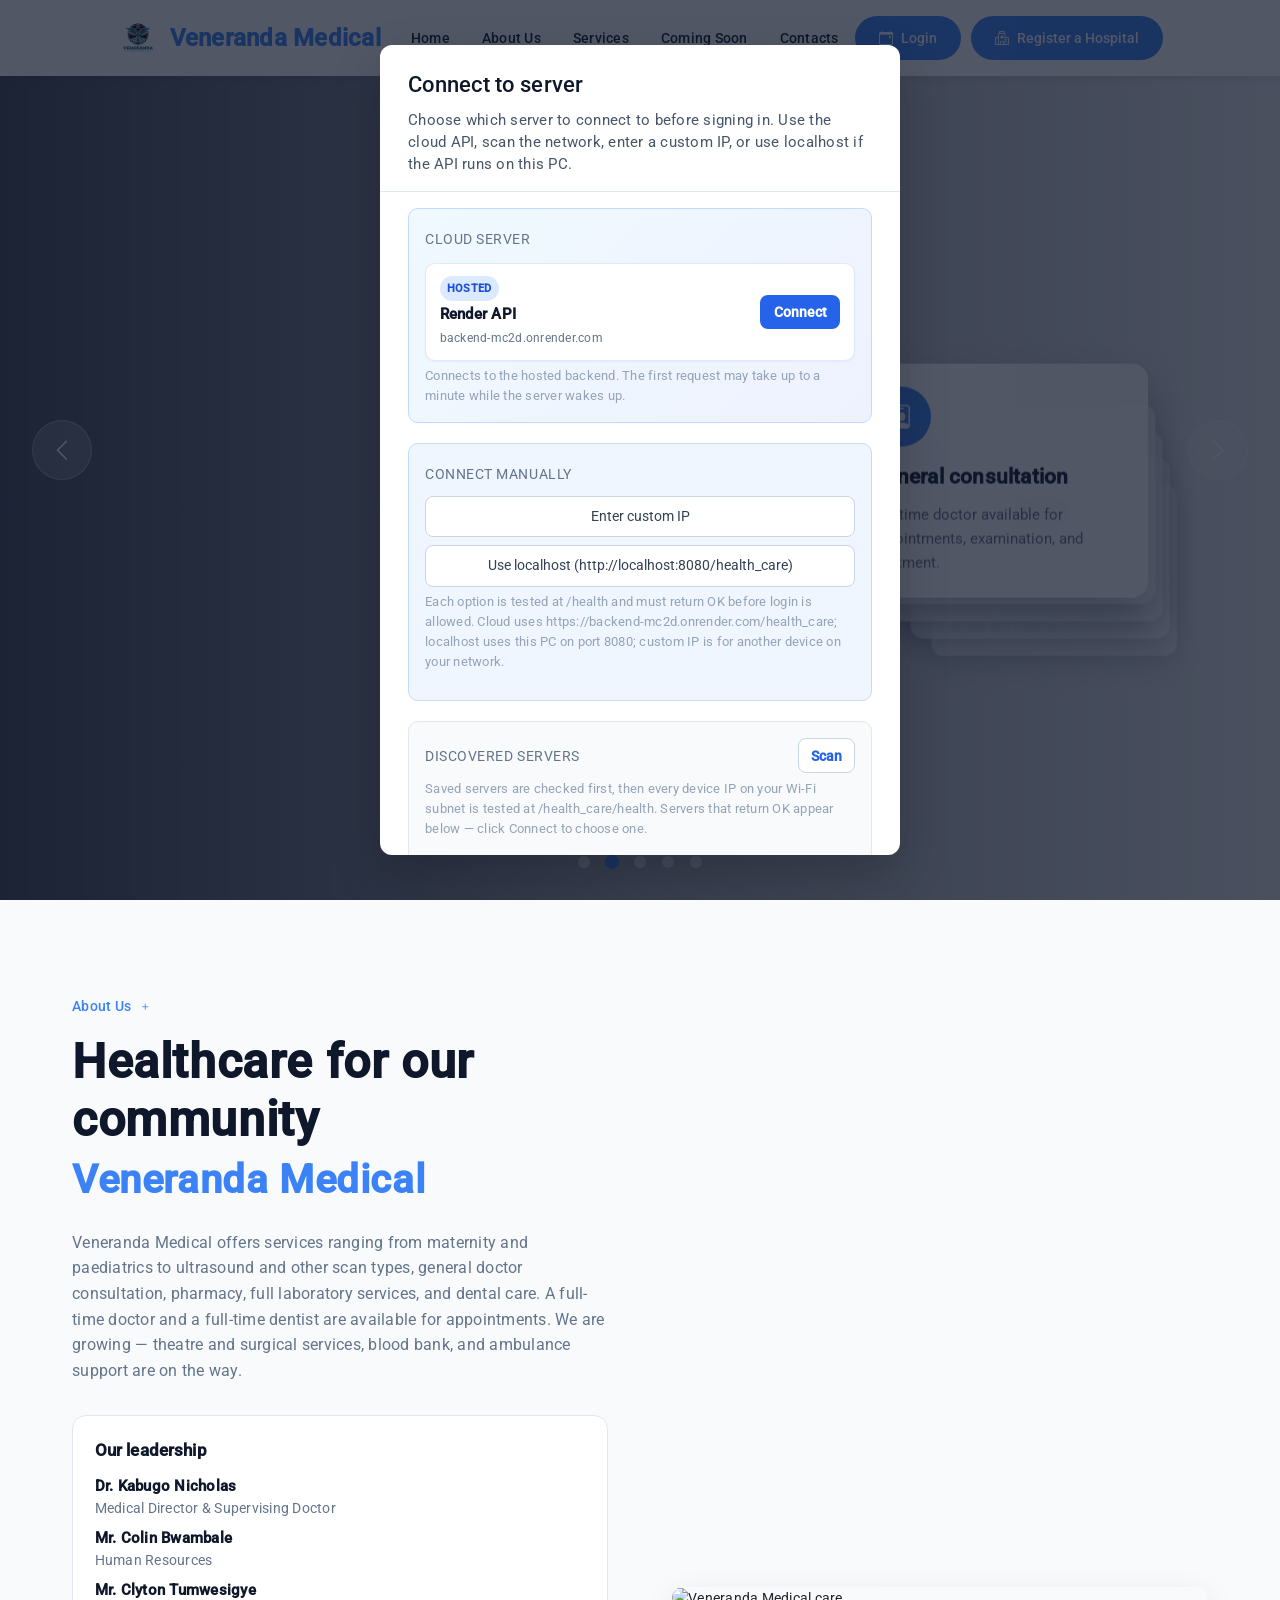
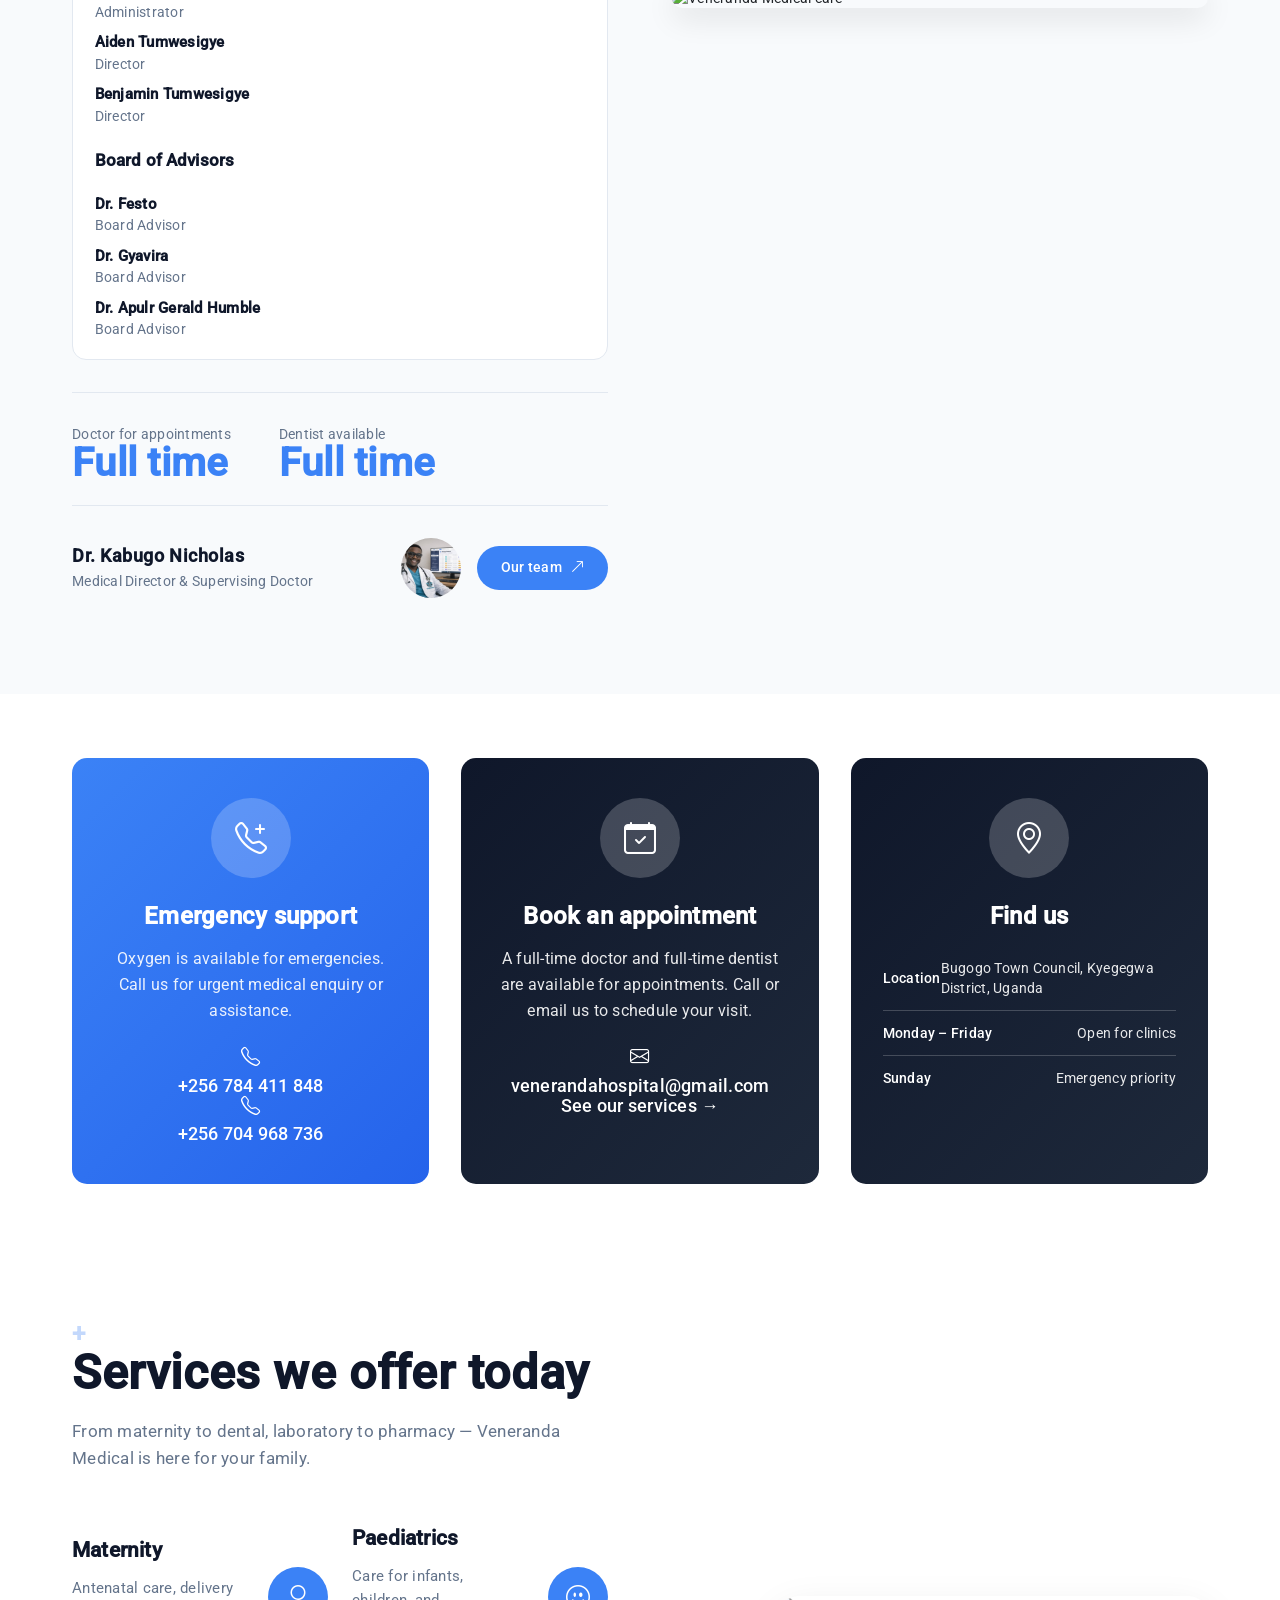
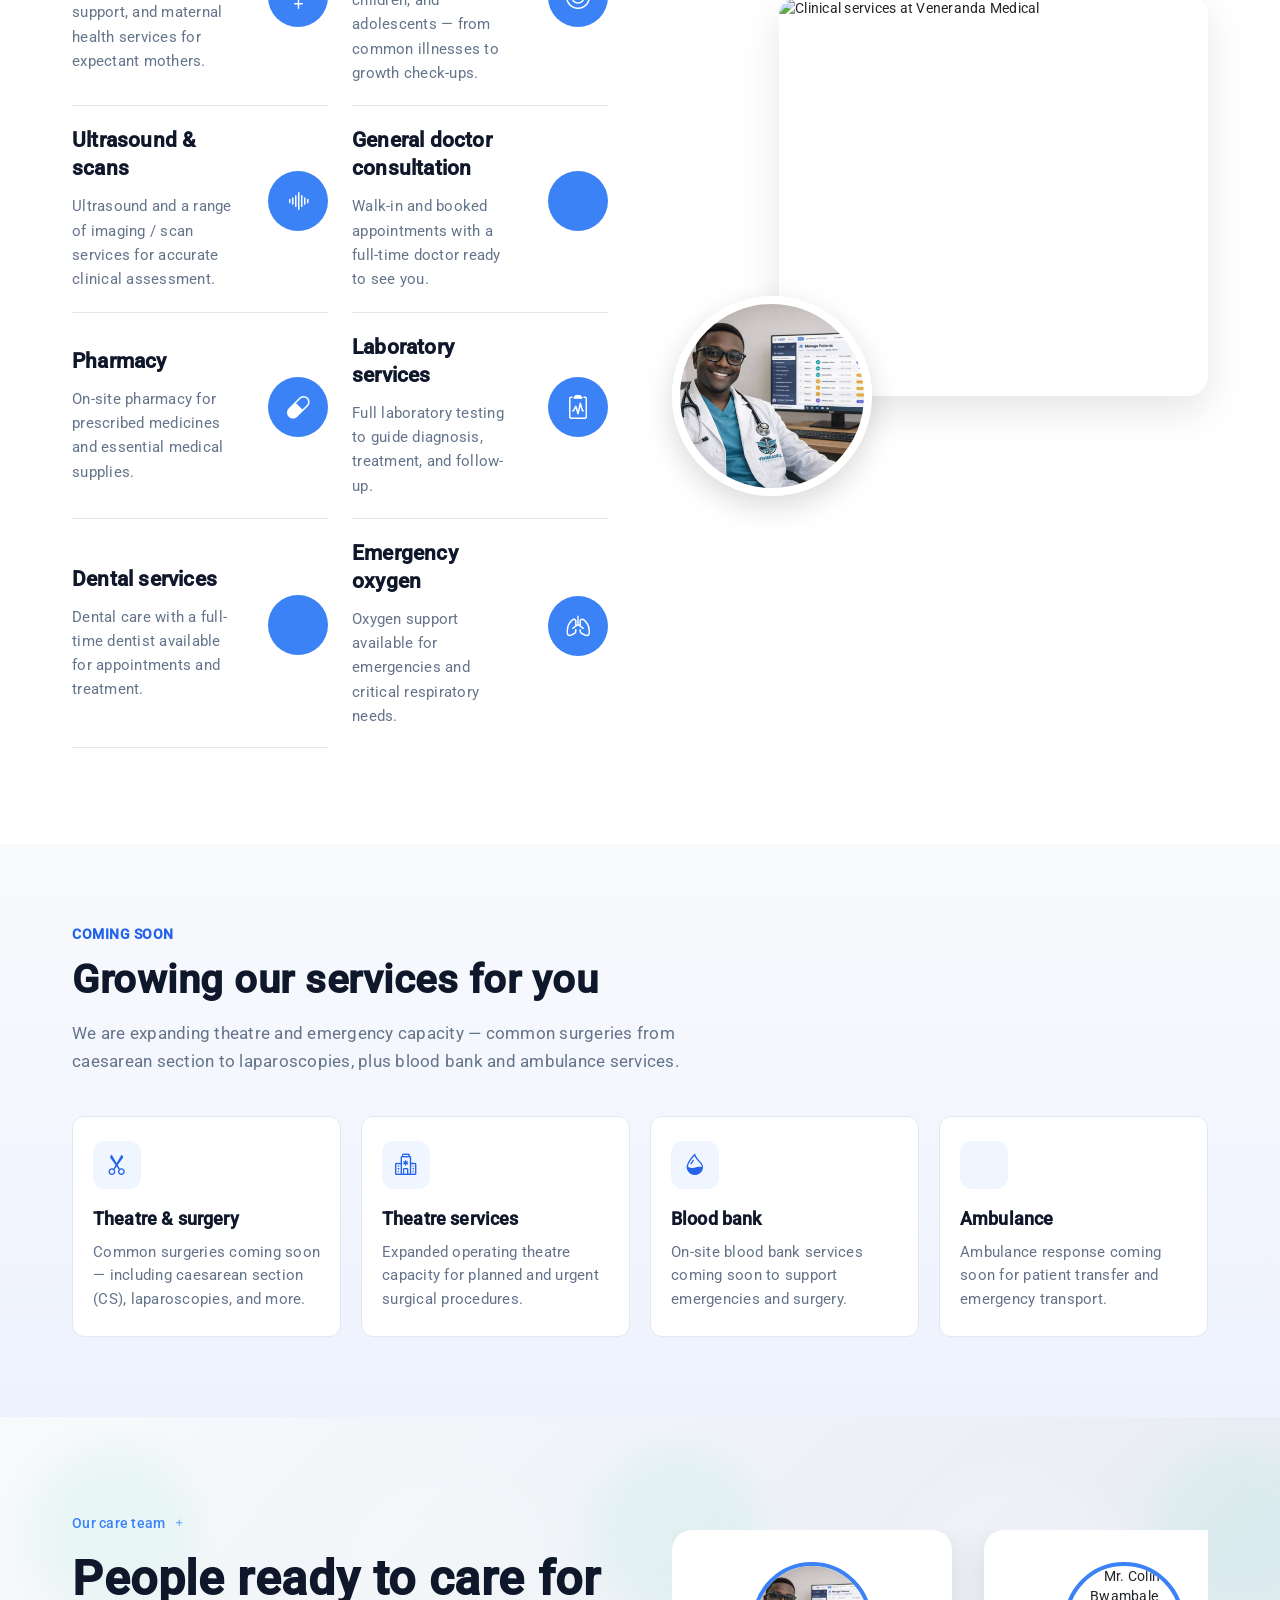
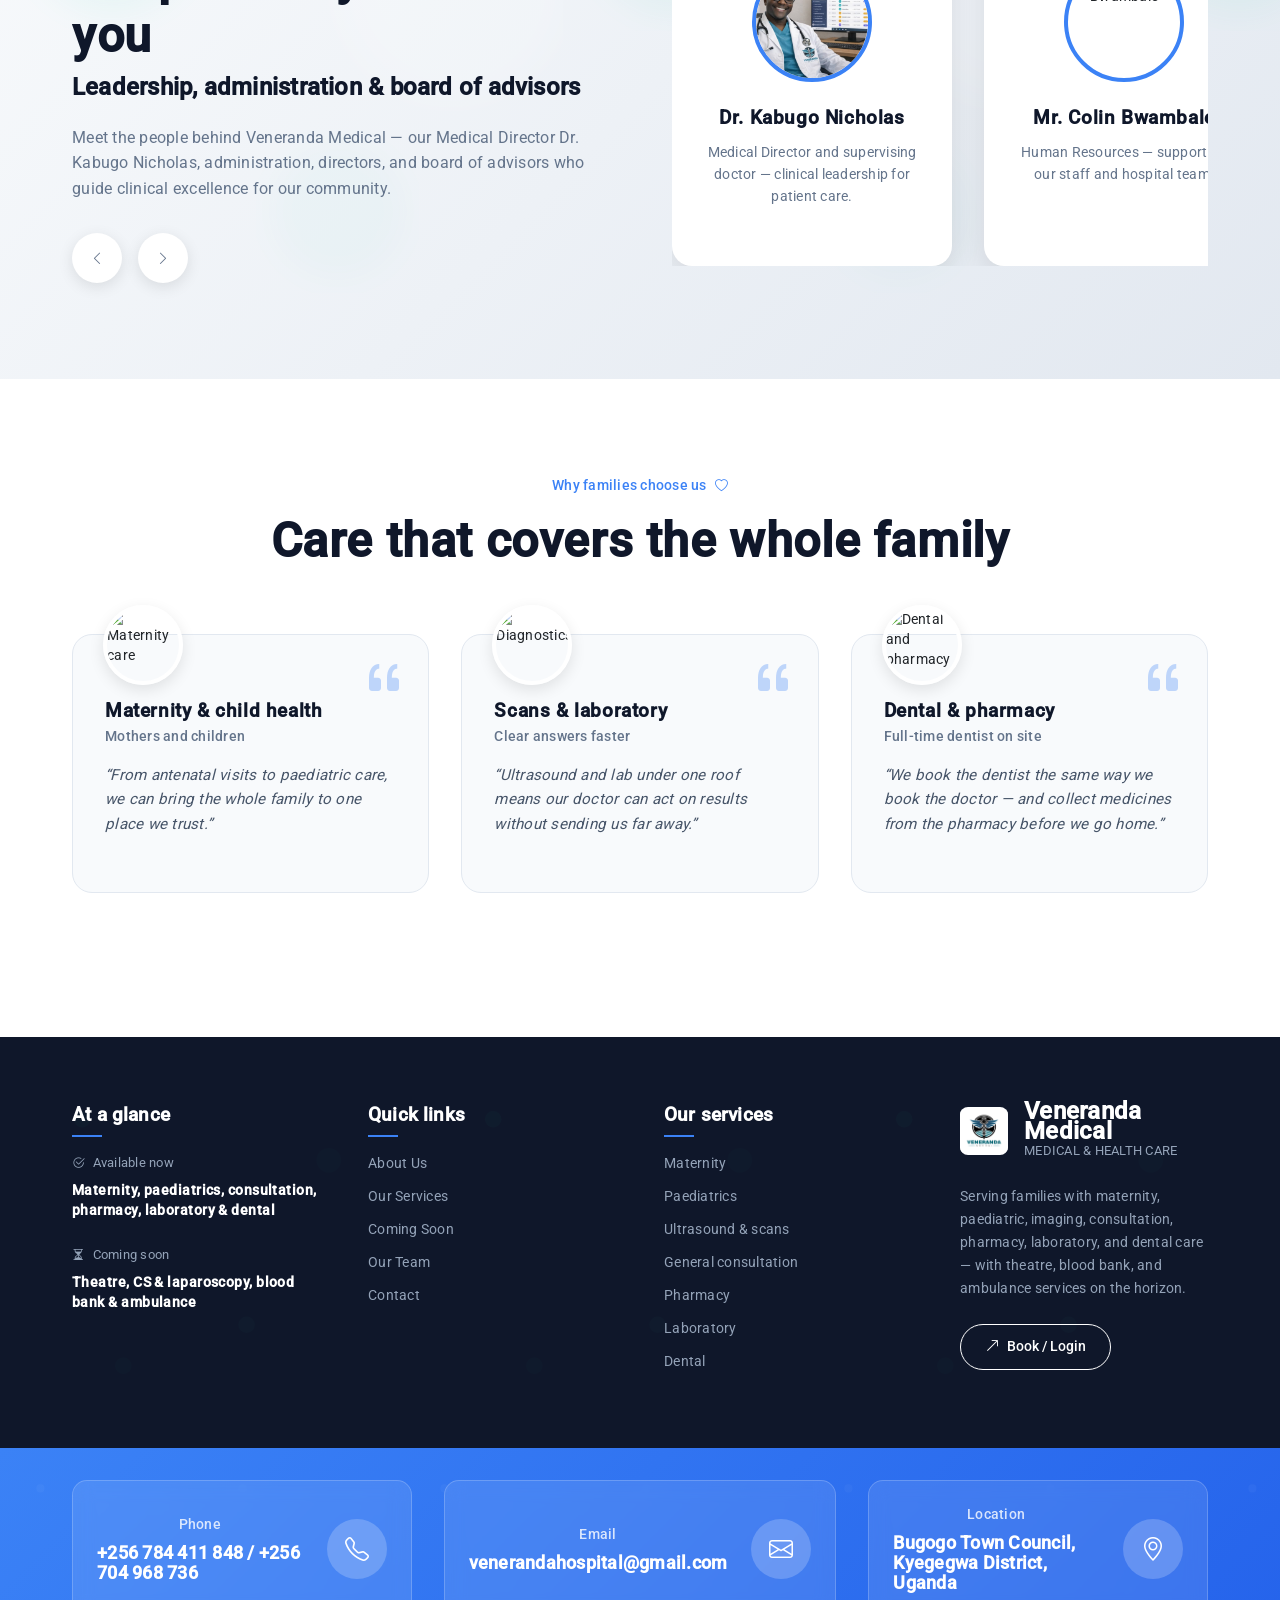
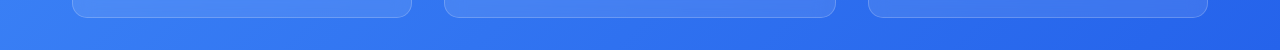
==== index.html @ bc161a12 "Income management: categories, accounts, transactions, searchable dropdowns Co-authored-by: Cursor <" ====
<!doctype html>
<html lang="en" data-critters-container>
<head>
  <meta charset="utf-8">
  <title>Wiki</title>
  <base href="/">
  <meta name="viewport" content="width=device-width, initial-scale=1, viewport-fit=cover">
  <link rel="icon" type="image/x-icon" href="favicon.ico">
  <script>
    (function () {
      var host = location.hostname;
      if (
        (host === 'venerandahospital.org' || host === 'www.venerandahospital.org') &&
        location.protocol === 'http:'
      ) {
        location.replace(
          'https://' + location.host + location.pathname + location.search + location.hash
        );
      }
    })();
  </script>
<style>html{--mat-option-selected-state-label-text-color:#3f51b5;--mat-option-label-text-color:rgba(0, 0, 0, .87);--mat-option-hover-state-layer-color:rgba(0, 0, 0, .04);--mat-option-focus-state-layer-color:rgba(0, 0, 0, .04);--mat-option-selected-state-layer-color:rgba(0, 0, 0, .04)}html{--mat-optgroup-label-text-color:rgba(0, 0, 0, .87)}html{--mat-option-label-text-font:Roboto, sans-serif;--mat-option-label-text-line-height:24px;--mat-option-label-text-size:16px;--mat-option-label-text-tracking:.03125em;--mat-option-label-text-weight:400}html{--mat-optgroup-label-text-font:Roboto, sans-serif;--mat-optgroup-label-text-line-height:24px;--mat-optgroup-label-text-size:16px;--mat-optgroup-label-text-tracking:.03125em;--mat-optgroup-label-text-weight:400}html{--mdc-filled-text-field-caret-color:#3f51b5;--mdc-filled-text-field-focus-active-indicator-color:#3f51b5;--mdc-filled-text-field-focus-label-text-color:rgba(63, 81, 181, .87);--mdc-filled-text-field-container-color:whitesmoke;--mdc-filled-text-field-disabled-container-color:#fafafa;--mdc-filled-text-field-label-text-color:rgba(0, 0, 0, .6);--mdc-filled-text-field-disabled-label-text-color:rgba(0, 0, 0, .38);--mdc-filled-text-field-input-text-color:rgba(0, 0, 0, .87);--mdc-filled-text-field-disabled-input-text-color:rgba(0, 0, 0, .38);--mdc-filled-text-field-input-text-placeholder-color:rgba(0, 0, 0, .6);--mdc-filled-text-field-error-focus-label-text-color:#f44336;--mdc-filled-text-field-error-label-text-color:#f44336;--mdc-filled-text-field-error-caret-color:#f44336;--mdc-filled-text-field-active-indicator-color:rgba(0, 0, 0, .42);--mdc-filled-text-field-disabled-active-indicator-color:rgba(0, 0, 0, .06);--mdc-filled-text-field-hover-active-indicator-color:rgba(0, 0, 0, .87);--mdc-filled-text-field-error-active-indicator-color:#f44336;--mdc-filled-text-field-error-focus-active-indicator-color:#f44336;--mdc-filled-text-field-error-hover-active-indicator-color:#f44336;--mdc-outlined-text-field-caret-color:#3f51b5;--mdc-outlined-text-field-focus-outline-color:#3f51b5;--mdc-outlined-text-field-focus-label-text-color:rgba(63, 81, 181, .87);--mdc-outlined-text-field-label-text-color:rgba(0, 0, 0, .6);--mdc-outlined-text-field-disabled-label-text-color:rgba(0, 0, 0, .38);--mdc-outlined-text-field-input-text-color:rgba(0, 0, 0, .87);--mdc-outlined-text-field-disabled-input-text-color:rgba(0, 0, 0, .38);--mdc-outlined-text-field-input-text-placeholder-color:rgba(0, 0, 0, .6);--mdc-outlined-text-field-error-caret-color:#f44336;--mdc-outlined-text-field-error-focus-label-text-color:#f44336;--mdc-outlined-text-field-error-label-text-color:#f44336;--mdc-outlined-text-field-outline-color:rgba(0, 0, 0, .38);--mdc-outlined-text-field-disabled-outline-color:rgba(0, 0, 0, .06);--mdc-outlined-text-field-hover-outline-color:rgba(0, 0, 0, .87);--mdc-outlined-text-field-error-focus-outline-color:#f44336;--mdc-outlined-text-field-error-hover-outline-color:#f44336;--mdc-outlined-text-field-error-outline-color:#f44336;--mat-form-field-disabled-input-text-placeholder-color:rgba(0, 0, 0, .38)}html{--mdc-filled-text-field-label-text-font:Roboto, sans-serif;--mdc-filled-text-field-label-text-size:16px;--mdc-filled-text-field-label-text-tracking:.03125em;--mdc-filled-text-field-label-text-weight:400;--mdc-outlined-text-field-label-text-font:Roboto, sans-serif;--mdc-outlined-text-field-label-text-size:16px;--mdc-outlined-text-field-label-text-tracking:.03125em;--mdc-outlined-text-field-label-text-weight:400;--mat-form-field-container-text-font:Roboto, sans-serif;--mat-form-field-container-text-line-height:24px;--mat-form-field-container-text-size:16px;--mat-form-field-container-text-tracking:.03125em;--mat-form-field-container-text-weight:400;--mat-form-field-outlined-label-text-populated-size:16px;--mat-form-field-subscript-text-font:Roboto, sans-serif;--mat-form-field-subscript-text-line-height:20px;--mat-form-field-subscript-text-size:12px;--mat-form-field-subscript-text-tracking:.0333333333em;--mat-form-field-subscript-text-weight:400}html{--mat-select-panel-background-color:white;--mat-select-enabled-trigger-text-color:rgba(0, 0, 0, .87);--mat-select-disabled-trigger-text-color:rgba(0, 0, 0, .38);--mat-select-placeholder-text-color:rgba(0, 0, 0, .6);--mat-select-enabled-arrow-color:rgba(0, 0, 0, .54);--mat-select-disabled-arrow-color:rgba(0, 0, 0, .38);--mat-select-focused-arrow-color:rgba(63, 81, 181, .87);--mat-select-invalid-arrow-color:rgba(244, 67, 54, .87)}html{--mat-select-trigger-text-font:Roboto, sans-serif;--mat-select-trigger-text-line-height:24px;--mat-select-trigger-text-size:16px;--mat-select-trigger-text-tracking:.03125em;--mat-select-trigger-text-weight:400}html{--mat-autocomplete-background-color:white}html{--mat-menu-item-label-text-color:rgba(0, 0, 0, .87);--mat-menu-item-icon-color:rgba(0, 0, 0, .87);--mat-menu-item-hover-state-layer-color:rgba(0, 0, 0, .04);--mat-menu-item-focus-state-layer-color:rgba(0, 0, 0, .04);--mat-menu-container-color:white}html{--mat-menu-item-label-text-font:Roboto, sans-serif;--mat-menu-item-label-text-size:16px;--mat-menu-item-label-text-tracking:.03125em;--mat-menu-item-label-text-line-height:24px;--mat-menu-item-label-text-weight:400}html{--mat-paginator-container-text-color:rgba(0, 0, 0, .87);--mat-paginator-container-background-color:white;--mat-paginator-enabled-icon-color:rgba(0, 0, 0, .54);--mat-paginator-disabled-icon-color:rgba(0, 0, 0, .12)}html{--mat-paginator-container-size:56px}html{--mat-paginator-container-text-font:Roboto, sans-serif;--mat-paginator-container-text-line-height:20px;--mat-paginator-container-text-size:12px;--mat-paginator-container-text-tracking:.0333333333em;--mat-paginator-container-text-weight:400;--mat-paginator-select-trigger-text-size:12px}html{--mdc-checkbox-disabled-selected-icon-color:rgba(0, 0, 0, .38);--mdc-checkbox-disabled-unselected-icon-color:rgba(0, 0, 0, .38);--mdc-checkbox-selected-checkmark-color:#fff;--mdc-checkbox-selected-focus-icon-color:#ff4081;--mdc-checkbox-selected-hover-icon-color:#ff4081;--mdc-checkbox-selected-icon-color:#ff4081;--mdc-checkbox-selected-pressed-icon-color:#ff4081;--mdc-checkbox-unselected-focus-icon-color:#212121;--mdc-checkbox-unselected-hover-icon-color:#212121;--mdc-checkbox-unselected-icon-color:rgba(0, 0, 0, .54);--mdc-checkbox-unselected-pressed-icon-color:rgba(0, 0, 0, .54);--mdc-checkbox-selected-focus-state-layer-color:#ff4081;--mdc-checkbox-selected-hover-state-layer-color:#ff4081;--mdc-checkbox-selected-pressed-state-layer-color:#ff4081;--mdc-checkbox-unselected-focus-state-layer-color:black;--mdc-checkbox-unselected-hover-state-layer-color:black;--mdc-checkbox-unselected-pressed-state-layer-color:black}html{--mdc-checkbox-state-layer-size:40px}html{--mat-table-background-color:white;--mat-table-header-headline-color:rgba(0, 0, 0, .87);--mat-table-row-item-label-text-color:rgba(0, 0, 0, .87);--mat-table-row-item-outline-color:rgba(0, 0, 0, .12)}html{--mat-table-header-container-height:56px;--mat-table-footer-container-height:52px;--mat-table-row-item-container-height:52px}html{--mat-table-header-headline-font:Roboto, sans-serif;--mat-table-header-headline-line-height:22px;--mat-table-header-headline-size:14px;--mat-table-header-headline-weight:500;--mat-table-header-headline-tracking:.0071428571em;--mat-table-row-item-label-text-font:Roboto, sans-serif;--mat-table-row-item-label-text-line-height:20px;--mat-table-row-item-label-text-size:14px;--mat-table-row-item-label-text-weight:400;--mat-table-row-item-label-text-tracking:.0178571429em;--mat-table-footer-supporting-text-font:Roboto, sans-serif;--mat-table-footer-supporting-text-line-height:20px;--mat-table-footer-supporting-text-size:14px;--mat-table-footer-supporting-text-weight:400;--mat-table-footer-supporting-text-tracking:.0178571429em}html{--mat-badge-background-color:#3f51b5;--mat-badge-text-color:white;--mat-badge-disabled-state-background-color:#b9b9b9;--mat-badge-disabled-state-text-color:rgba(0, 0, 0, .38)}html{--mat-badge-text-font:Roboto, sans-serif;--mat-badge-text-size:12px;--mat-badge-text-weight:600;--mat-badge-small-size-text-size:9px;--mat-badge-large-size-text-size:24px}html{--mat-bottom-sheet-container-text-color:rgba(0, 0, 0, .87);--mat-bottom-sheet-container-background-color:white}html{--mat-bottom-sheet-container-text-font:Roboto, sans-serif;--mat-bottom-sheet-container-text-line-height:20px;--mat-bottom-sheet-container-text-size:14px;--mat-bottom-sheet-container-text-tracking:.0178571429em;--mat-bottom-sheet-container-text-weight:400}html{--mat-legacy-button-toggle-text-color:rgba(0, 0, 0, .38);--mat-legacy-button-toggle-state-layer-color:rgba(0, 0, 0, .12);--mat-legacy-button-toggle-selected-state-text-color:rgba(0, 0, 0, .54);--mat-legacy-button-toggle-selected-state-background-color:#e0e0e0;--mat-legacy-button-toggle-disabled-state-text-color:rgba(0, 0, 0, .26);--mat-legacy-button-toggle-disabled-state-background-color:#eeeeee;--mat-legacy-button-toggle-disabled-selected-state-background-color:#bdbdbd;--mat-standard-button-toggle-text-color:rgba(0, 0, 0, .87);--mat-standard-button-toggle-background-color:white;--mat-standard-button-toggle-state-layer-color:black;--mat-standard-button-toggle-selected-state-background-color:#e0e0e0;--mat-standard-button-toggle-selected-state-text-color:rgba(0, 0, 0, .87);--mat-standard-button-toggle-disabled-state-text-color:rgba(0, 0, 0, .26);--mat-standard-button-toggle-disabled-state-background-color:white;--mat-standard-button-toggle-disabled-selected-state-text-color:rgba(0, 0, 0, .87);--mat-standard-button-toggle-disabled-selected-state-background-color:#bdbdbd;--mat-standard-button-toggle-divider-color:#e0e0e0}html{--mat-standard-button-toggle-height:48px}html{--mat-legacy-button-toggle-text-font:Roboto, sans-serif;--mat-standard-button-toggle-text-font:Roboto, sans-serif}html{--mat-datepicker-calendar-date-selected-state-text-color:white;--mat-datepicker-calendar-date-selected-state-background-color:#3f51b5;--mat-datepicker-calendar-date-selected-disabled-state-background-color:rgba(63, 81, 181, .4);--mat-datepicker-calendar-date-today-selected-state-outline-color:white;--mat-datepicker-calendar-date-focus-state-background-color:rgba(63, 81, 181, .3);--mat-datepicker-calendar-date-hover-state-background-color:rgba(63, 81, 181, .3);--mat-datepicker-toggle-active-state-icon-color:#3f51b5;--mat-datepicker-calendar-date-in-range-state-background-color:rgba(63, 81, 181, .2);--mat-datepicker-calendar-date-in-comparison-range-state-background-color:rgba(249, 171, 0, .2);--mat-datepicker-calendar-date-in-overlap-range-state-background-color:#a8dab5;--mat-datepicker-calendar-date-in-overlap-range-selected-state-background-color:#46a35e;--mat-datepicker-toggle-icon-color:rgba(0, 0, 0, .54);--mat-datepicker-calendar-body-label-text-color:rgba(0, 0, 0, .54);--mat-datepicker-calendar-period-button-icon-color:rgba(0, 0, 0, .54);--mat-datepicker-calendar-navigation-button-icon-color:rgba(0, 0, 0, .54);--mat-datepicker-calendar-header-divider-color:rgba(0, 0, 0, .12);--mat-datepicker-calendar-header-text-color:rgba(0, 0, 0, .54);--mat-datepicker-calendar-date-today-outline-color:rgba(0, 0, 0, .38);--mat-datepicker-calendar-date-today-disabled-state-outline-color:rgba(0, 0, 0, .18);--mat-datepicker-calendar-date-text-color:rgba(0, 0, 0, .87);--mat-datepicker-calendar-date-outline-color:transparent;--mat-datepicker-calendar-date-disabled-state-text-color:rgba(0, 0, 0, .38);--mat-datepicker-calendar-date-preview-state-outline-color:rgba(0, 0, 0, .24);--mat-datepicker-range-input-separator-color:rgba(0, 0, 0, .87);--mat-datepicker-range-input-disabled-state-separator-color:rgba(0, 0, 0, .38);--mat-datepicker-range-input-disabled-state-text-color:rgba(0, 0, 0, .38);--mat-datepicker-calendar-container-background-color:white;--mat-datepicker-calendar-container-text-color:rgba(0, 0, 0, .87)}html{--mat-datepicker-calendar-text-font:Roboto, sans-serif;--mat-datepicker-calendar-text-size:13px;--mat-datepicker-calendar-body-label-text-size:14px;--mat-datepicker-calendar-body-label-text-weight:500;--mat-datepicker-calendar-period-button-text-size:14px;--mat-datepicker-calendar-period-button-text-weight:500;--mat-datepicker-calendar-header-text-size:11px;--mat-datepicker-calendar-header-text-weight:400}html{--mat-divider-color:rgba(0, 0, 0, .12)}html{--mat-expansion-container-background-color:white;--mat-expansion-container-text-color:rgba(0, 0, 0, .87);--mat-expansion-actions-divider-color:rgba(0, 0, 0, .12);--mat-expansion-header-hover-state-layer-color:rgba(0, 0, 0, .04);--mat-expansion-header-focus-state-layer-color:rgba(0, 0, 0, .04);--mat-expansion-header-disabled-state-text-color:rgba(0, 0, 0, .26);--mat-expansion-header-text-color:rgba(0, 0, 0, .87);--mat-expansion-header-description-color:rgba(0, 0, 0, .54);--mat-expansion-header-indicator-color:rgba(0, 0, 0, .54)}html{--mat-expansion-header-collapsed-state-height:48px;--mat-expansion-header-expanded-state-height:64px}html{--mat-expansion-header-text-font:Roboto, sans-serif;--mat-expansion-header-text-size:14px;--mat-expansion-header-text-weight:500;--mat-expansion-header-text-line-height:inherit;--mat-expansion-header-text-tracking:inherit;--mat-expansion-container-text-font:Roboto, sans-serif;--mat-expansion-container-text-line-height:20px;--mat-expansion-container-text-size:14px;--mat-expansion-container-text-tracking:.0178571429em;--mat-expansion-container-text-weight:400}html{--mat-grid-list-tile-header-primary-text-size:14px;--mat-grid-list-tile-header-secondary-text-size:12px;--mat-grid-list-tile-footer-primary-text-size:14px;--mat-grid-list-tile-footer-secondary-text-size:12px}html{--mat-icon-color:inherit}html{--mat-sidenav-container-divider-color:rgba(0, 0, 0, .12);--mat-sidenav-container-background-color:white;--mat-sidenav-container-text-color:rgba(0, 0, 0, .87);--mat-sidenav-content-background-color:#fafafa;--mat-sidenav-content-text-color:rgba(0, 0, 0, .87);--mat-sidenav-scrim-color:rgba(0, 0, 0, .6)}html{--mat-stepper-header-icon-foreground-color:white;--mat-stepper-header-selected-state-icon-background-color:#3f51b5;--mat-stepper-header-selected-state-icon-foreground-color:white;--mat-stepper-header-done-state-icon-background-color:#3f51b5;--mat-stepper-header-done-state-icon-foreground-color:white;--mat-stepper-header-edit-state-icon-background-color:#3f51b5;--mat-stepper-header-edit-state-icon-foreground-color:white;--mat-stepper-container-color:white;--mat-stepper-line-color:rgba(0, 0, 0, .12);--mat-stepper-header-hover-state-layer-color:rgba(0, 0, 0, .04);--mat-stepper-header-focus-state-layer-color:rgba(0, 0, 0, .04);--mat-stepper-header-label-text-color:rgba(0, 0, 0, .54);--mat-stepper-header-optional-label-text-color:rgba(0, 0, 0, .54);--mat-stepper-header-selected-state-label-text-color:rgba(0, 0, 0, .87);--mat-stepper-header-error-state-label-text-color:#f44336;--mat-stepper-header-icon-background-color:rgba(0, 0, 0, .54);--mat-stepper-header-error-state-icon-foreground-color:#f44336;--mat-stepper-header-error-state-icon-background-color:transparent}html{--mat-stepper-header-height:72px}html{--mat-stepper-container-text-font:Roboto, sans-serif;--mat-stepper-header-label-text-font:Roboto, sans-serif;--mat-stepper-header-label-text-size:14px;--mat-stepper-header-label-text-weight:400;--mat-stepper-header-error-state-label-text-size:16px;--mat-stepper-header-selected-state-label-text-size:16px;--mat-stepper-header-selected-state-label-text-weight:400}html{--mat-toolbar-container-background-color:whitesmoke;--mat-toolbar-container-text-color:rgba(0, 0, 0, .87)}html{--mat-toolbar-standard-height:64px;--mat-toolbar-mobile-height:56px}html{--mat-toolbar-title-text-font:Roboto, sans-serif;--mat-toolbar-title-text-line-height:32px;--mat-toolbar-title-text-size:20px;--mat-toolbar-title-text-tracking:.0125em;--mat-toolbar-title-text-weight:500}.mat-typography{font-size:14px;font-weight:400;line-height:20px;font-family:Roboto,sans-serif;letter-spacing:.0178571429em}:root{--blue:#007bff;--indigo:#6610f2;--purple:#6f42c1;--pink:#e83e8c;--red:#dc3545;--orange:#fd7e14;--yellow:#ffc107;--green:#28a745;--teal:#20c997;--cyan:#17a2b8;--white:#fff;--gray:#6c757d;--gray-dark:#343a40;--primary:#007bff;--secondary:#6c757d;--success:#28a745;--info:#17a2b8;--warning:#ffc107;--danger:#dc3545;--light:#f8f9fa;--dark:#343a40;--breakpoint-xs:0;--breakpoint-sm:576px;--breakpoint-md:768px;--breakpoint-lg:992px;--breakpoint-xl:1200px;--font-family-sans-serif:-apple-system,BlinkMacSystemFont,"Segoe UI",Roboto,"Helvetica Neue",Arial,"Noto Sans","Liberation Sans",sans-serif,"Apple Color Emoji","Segoe UI Emoji","Segoe UI Symbol","Noto Color Emoji";--font-family-monospace:SFMono-Regular,Menlo,Monaco,Consolas,"Liberation Mono","Courier New",monospace}*,:after,:before{box-sizing:border-box}html{font-family:sans-serif;line-height:1.15;-webkit-text-size-adjust:100%;-webkit-tap-highlight-color:transparent}body{margin:0;font-family:-apple-system,BlinkMacSystemFont,Segoe UI,Roboto,Helvetica Neue,Arial,Noto Sans,Liberation Sans,sans-serif,"Apple Color Emoji","Segoe UI Emoji",Segoe UI Symbol,"Noto Color Emoji";font-size:1rem;font-weight:400;line-height:1.5;color:#212529;text-align:left;background-color:#fff}@media print{*,:after,:before{text-shadow:none!important;box-shadow:none!important}@page{size:a3}body{min-width:992px!important}}@font-face{font-family:Roboto;font-style:normal;font-display:swap;font-weight:300;src:url(roboto-cyrillic-ext-300-normal.1fc8d11578a29db1.woff2) format("woff2"),url(roboto-cyrillic-ext-300-normal.58e4cefac0ce946c.woff) format("woff");unicode-range:U+0460-052F,U+1C80-1C8A,U+20B4,U+2DE0-2DFF,U+A640-A69F,U+FE2E-FE2F}@font-face{font-family:Roboto;font-style:normal;font-display:swap;font-weight:300;src:url(roboto-cyrillic-300-normal.5c302278c8bbfeb2.woff2) format("woff2"),url(roboto-cyrillic-300-normal.d8693e24cb564c8d.woff) format("woff");unicode-range:U+0301,U+0400-045F,U+0490-0491,U+04B0-04B1,U+2116}@font-face{font-family:Roboto;font-style:normal;font-display:swap;font-weight:300;src:url(roboto-greek-ext-300-normal.a079474cf59654e5.woff2) format("woff2"),url(roboto-greek-ext-300-normal.bd0324be67a39a29.woff) format("woff");unicode-range:U+1F00-1FFF}@font-face{font-family:Roboto;font-style:normal;font-display:swap;font-weight:300;src:url(roboto-greek-300-normal.fb686d5dac6b1700.woff2) format("woff2"),url(roboto-greek-300-normal.faeef11203fde072.woff) format("woff");unicode-range:U+0370-0377,U+037A-037F,U+0384-038A,U+038C,U+038E-03A1,U+03A3-03FF}@font-face{font-family:Roboto;font-style:normal;font-display:swap;font-weight:300;src:url(roboto-math-300-normal.f5af86f1571f030a.woff2) format("woff2"),url(roboto-math-300-normal.9788d9d4216b5446.woff) format("woff");unicode-range:U+0302-0303,U+0305,U+0307-0308,U+0310,U+0312,U+0315,U+031A,U+0326-0327,U+032C,U+032F-0330,U+0332-0333,U+0338,U+033A,U+0346,U+034D,U+0391-03A1,U+03A3-03A9,U+03B1-03C9,U+03D1,U+03D5-03D6,U+03F0-03F1,U+03F4-03F5,U+2016-2017,U+2034-2038,U+203C,U+2040,U+2043,U+2047,U+2050,U+2057,U+205F,U+2070-2071,U+2074-208E,U+2090-209C,U+20D0-20DC,U+20E1,U+20E5-20EF,U+2100-2112,U+2114-2115,U+2117-2121,U+2123-214F,U+2190,U+2192,U+2194-21AE,U+21B0-21E5,U+21F1-21F2,U+21F4-2211,U+2213-2214,U+2216-22FF,U+2308-230B,U+2310,U+2319,U+231C-2321,U+2336-237A,U+237C,U+2395,U+239B-23B7,U+23D0,U+23DC-23E1,U+2474-2475,U+25AF,U+25B3,U+25B7,U+25BD,U+25C1,U+25CA,U+25CC,U+25FB,U+266D-266F,U+27C0-27FF,U+2900-2AFF,U+2B0E-2B11,U+2B30-2B4C,U+2BFE,U+3030,U+FF5B,U+FF5D,U+1D400-1D7FF,U+1EE00-1EEFF}@font-face{font-family:Roboto;font-style:normal;font-display:swap;font-weight:300;src:url(roboto-symbols-300-normal.2396c53ff793f5ff.woff2) format("woff2"),url(roboto-symbols-300-normal.7e1adf73394a4492.woff) format("woff");unicode-range:U+0001-000C,U+000E-001F,U+007F-009F,U+20DD-20E0,U+20E2-20E4,U+2150-218F,U+2190,U+2192,U+2194-2199,U+21AF,U+21E6-21F0,U+21F3,U+2218-2219,U+2299,U+22C4-22C6,U+2300-243F,U+2440-244A,U+2460-24FF,U+25A0-27BF,U+2800-28FF,U+2921-2922,U+2981,U+29BF,U+29EB,U+2B00-2BFF,U+4DC0-4DFF,U+FFF9-FFFB,U+10140-1018E,U+10190-1019C,U+101A0,U+101D0-101FD,U+102E0-102FB,U+10E60-10E7E,U+1D2C0-1D2D3,U+1D2E0-1D37F,U+1F000-1F0FF,U+1F100-1F1AD,U+1F1E6-1F1FF,U+1F30D-1F30F,U+1F315,U+1F31C,U+1F31E,U+1F320-1F32C,U+1F336,U+1F378,U+1F37D,U+1F382,U+1F393-1F39F,U+1F3A7-1F3A8,U+1F3AC-1F3AF,U+1F3C2,U+1F3C4-1F3C6,U+1F3CA-1F3CE,U+1F3D4-1F3E0,U+1F3ED,U+1F3F1-1F3F3,U+1F3F5-1F3F7,U+1F408,U+1F415,U+1F41F,U+1F426,U+1F43F,U+1F441-1F442,U+1F444,U+1F446-1F449,U+1F44C-1F44E,U+1F453,U+1F46A,U+1F47D,U+1F4A3,U+1F4B0,U+1F4B3,U+1F4B9,U+1F4BB,U+1F4BF,U+1F4C8-1F4CB,U+1F4D6,U+1F4DA,U+1F4DF,U+1F4E3-1F4E6,U+1F4EA-1F4ED,U+1F4F7,U+1F4F9-1F4FB,U+1F4FD-1F4FE,U+1F503,U+1F507-1F50B,U+1F50D,U+1F512-1F513,U+1F53E-1F54A,U+1F54F-1F5FA,U+1F610,U+1F650-1F67F,U+1F687,U+1F68D,U+1F691,U+1F694,U+1F698,U+1F6AD,U+1F6B2,U+1F6B9-1F6BA,U+1F6BC,U+1F6C6-1F6CF,U+1F6D3-1F6D7,U+1F6E0-1F6EA,U+1F6F0-1F6F3,U+1F6F7-1F6FC,U+1F700-1F7FF,U+1F800-1F80B,U+1F810-1F847,U+1F850-1F859,U+1F860-1F887,U+1F890-1F8AD,U+1F8B0-1F8BB,U+1F8C0-1F8C1,U+1F900-1F90B,U+1F93B,U+1F946,U+1F984,U+1F996,U+1F9E9,U+1FA00-1FA6F,U+1FA70-1FA7C,U+1FA80-1FA89,U+1FA8F-1FAC6,U+1FACE-1FADC,U+1FADF-1FAE9,U+1FAF0-1FAF8,U+1FB00-1FBFF}@font-face{font-family:Roboto;font-style:normal;font-display:swap;font-weight:300;src:url(roboto-vietnamese-300-normal.4d462ba07fd64cd2.woff2) format("woff2"),url(roboto-vietnamese-300-normal.9f26e16bcbbf952a.woff) format("woff");unicode-range:U+0102-0103,U+0110-0111,U+0128-0129,U+0168-0169,U+01A0-01A1,U+01AF-01B0,U+0300-0301,U+0303-0304,U+0308-0309,U+0323,U+0329,U+1EA0-1EF9,U+20AB}@font-face{font-family:Roboto;font-style:normal;font-display:swap;font-weight:300;src:url(roboto-latin-ext-300-normal.8bb2cfcb3a68417c.woff2) format("woff2"),url(roboto-latin-ext-300-normal.698f42e699a539f7.woff) format("woff");unicode-range:U+0100-02BA,U+02BD-02C5,U+02C7-02CC,U+02CE-02D7,U+02DD-02FF,U+0304,U+0308,U+0329,U+1D00-1DBF,U+1E00-1E9F,U+1EF2-1EFF,U+2020,U+20A0-20AB,U+20AD-20C0,U+2113,U+2C60-2C7F,U+A720-A7FF}@font-face{font-family:Roboto;font-style:normal;font-display:swap;font-weight:300;src:url(roboto-latin-300-normal.cb53830ab7f72c8f.woff2) format("woff2"),url(roboto-latin-300-normal.3d14393414321b88.woff) format("woff");unicode-range:U+0000-00FF,U+0131,U+0152-0153,U+02BB-02BC,U+02C6,U+02DA,U+02DC,U+0304,U+0308,U+0329,U+2000-206F,U+20AC,U+2122,U+2191,U+2193,U+2212,U+2215,U+FEFF,U+FFFD}@font-face{font-family:Roboto;font-style:normal;font-display:swap;font-weight:400;src:url(roboto-cyrillic-ext-400-normal.4e932adfc1c34dde.woff2) format("woff2"),url(roboto-cyrillic-ext-400-normal.c7bd950f8ec900fc.woff) format("woff");unicode-range:U+0460-052F,U+1C80-1C8A,U+20B4,U+2DE0-2DFF,U+A640-A69F,U+FE2E-FE2F}@font-face{font-family:Roboto;font-style:normal;font-display:swap;font-weight:400;src:url(roboto-cyrillic-400-normal.aecfd4206f9219f1.woff2) format("woff2"),url(roboto-cyrillic-400-normal.f26db87a8b8f7b93.woff) format("woff");unicode-range:U+0301,U+0400-045F,U+0490-0491,U+04B0-04B1,U+2116}@font-face{font-family:Roboto;font-style:normal;font-display:swap;font-weight:400;src:url(roboto-greek-ext-400-normal.439a5c61198e50c2.woff2) format("woff2"),url(roboto-greek-ext-400-normal.4c595897de03fa35.woff) format("woff");unicode-range:U+1F00-1FFF}@font-face{font-family:Roboto;font-style:normal;font-display:swap;font-weight:400;src:url(roboto-greek-400-normal.abea67f714b0afb7.woff2) format("woff2"),url(roboto-greek-400-normal.c54d64b6fd50e195.woff) format("woff");unicode-range:U+0370-0377,U+037A-037F,U+0384-038A,U+038C,U+038E-03A1,U+03A3-03FF}@font-face{font-family:Roboto;font-style:normal;font-display:swap;font-weight:400;src:url(roboto-math-400-normal.67b430739fcd7575.woff2) format("woff2"),url(roboto-math-400-normal.11d6a7ddfc4fce14.woff) format("woff");unicode-range:U+0302-0303,U+0305,U+0307-0308,U+0310,U+0312,U+0315,U+031A,U+0326-0327,U+032C,U+032F-0330,U+0332-0333,U+0338,U+033A,U+0346,U+034D,U+0391-03A1,U+03A3-03A9,U+03B1-03C9,U+03D1,U+03D5-03D6,U+03F0-03F1,U+03F4-03F5,U+2016-2017,U+2034-2038,U+203C,U+2040,U+2043,U+2047,U+2050,U+2057,U+205F,U+2070-2071,U+2074-208E,U+2090-209C,U+20D0-20DC,U+20E1,U+20E5-20EF,U+2100-2112,U+2114-2115,U+2117-2121,U+2123-214F,U+2190,U+2192,U+2194-21AE,U+21B0-21E5,U+21F1-21F2,U+21F4-2211,U+2213-2214,U+2216-22FF,U+2308-230B,U+2310,U+2319,U+231C-2321,U+2336-237A,U+237C,U+2395,U+239B-23B7,U+23D0,U+23DC-23E1,U+2474-2475,U+25AF,U+25B3,U+25B7,U+25BD,U+25C1,U+25CA,U+25CC,U+25FB,U+266D-266F,U+27C0-27FF,U+2900-2AFF,U+2B0E-2B11,U+2B30-2B4C,U+2BFE,U+3030,U+FF5B,U+FF5D,U+1D400-1D7FF,U+1EE00-1EEFF}@font-face{font-family:Roboto;font-style:normal;font-display:swap;font-weight:400;src:url(roboto-symbols-400-normal.8cb722e8a140d949.woff2) format("woff2"),url(roboto-symbols-400-normal.f6d2d5ec747654dc.woff) format("woff");unicode-range:U+0001-000C,U+000E-001F,U+007F-009F,U+20DD-20E0,U+20E2-20E4,U+2150-218F,U+2190,U+2192,U+2194-2199,U+21AF,U+21E6-21F0,U+21F3,U+2218-2219,U+2299,U+22C4-22C6,U+2300-243F,U+2440-244A,U+2460-24FF,U+25A0-27BF,U+2800-28FF,U+2921-2922,U+2981,U+29BF,U+29EB,U+2B00-2BFF,U+4DC0-4DFF,U+FFF9-FFFB,U+10140-1018E,U+10190-1019C,U+101A0,U+101D0-101FD,U+102E0-102FB,U+10E60-10E7E,U+1D2C0-1D2D3,U+1D2E0-1D37F,U+1F000-1F0FF,U+1F100-1F1AD,U+1F1E6-1F1FF,U+1F30D-1F30F,U+1F315,U+1F31C,U+1F31E,U+1F320-1F32C,U+1F336,U+1F378,U+1F37D,U+1F382,U+1F393-1F39F,U+1F3A7-1F3A8,U+1F3AC-1F3AF,U+1F3C2,U+1F3C4-1F3C6,U+1F3CA-1F3CE,U+1F3D4-1F3E0,U+1F3ED,U+1F3F1-1F3F3,U+1F3F5-1F3F7,U+1F408,U+1F415,U+1F41F,U+1F426,U+1F43F,U+1F441-1F442,U+1F444,U+1F446-1F449,U+1F44C-1F44E,U+1F453,U+1F46A,U+1F47D,U+1F4A3,U+1F4B0,U+1F4B3,U+1F4B9,U+1F4BB,U+1F4BF,U+1F4C8-1F4CB,U+1F4D6,U+1F4DA,U+1F4DF,U+1F4E3-1F4E6,U+1F4EA-1F4ED,U+1F4F7,U+1F4F9-1F4FB,U+1F4FD-1F4FE,U+1F503,U+1F507-1F50B,U+1F50D,U+1F512-1F513,U+1F53E-1F54A,U+1F54F-1F5FA,U+1F610,U+1F650-1F67F,U+1F687,U+1F68D,U+1F691,U+1F694,U+1F698,U+1F6AD,U+1F6B2,U+1F6B9-1F6BA,U+1F6BC,U+1F6C6-1F6CF,U+1F6D3-1F6D7,U+1F6E0-1F6EA,U+1F6F0-1F6F3,U+1F6F7-1F6FC,U+1F700-1F7FF,U+1F800-1F80B,U+1F810-1F847,U+1F850-1F859,U+1F860-1F887,U+1F890-1F8AD,U+1F8B0-1F8BB,U+1F8C0-1F8C1,U+1F900-1F90B,U+1F93B,U+1F946,U+1F984,U+1F996,U+1F9E9,U+1FA00-1FA6F,U+1FA70-1FA7C,U+1FA80-1FA89,U+1FA8F-1FAC6,U+1FACE-1FADC,U+1FADF-1FAE9,U+1FAF0-1FAF8,U+1FB00-1FBFF}@font-face{font-family:Roboto;font-style:normal;font-display:swap;font-weight:400;src:url(roboto-vietnamese-400-normal.5004a87f2b749e41.woff2) format("woff2"),url(roboto-vietnamese-400-normal.18db54bb73b6e283.woff) format("woff");unicode-range:U+0102-0103,U+0110-0111,U+0128-0129,U+0168-0169,U+01A0-01A1,U+01AF-01B0,U+0300-0301,U+0303-0304,U+0308-0309,U+0323,U+0329,U+1EA0-1EF9,U+20AB}@font-face{font-family:Roboto;font-style:normal;font-display:swap;font-weight:400;src:url(roboto-latin-ext-400-normal.4ae631fd7beb1f54.woff2) format("woff2"),url(roboto-latin-ext-400-normal.a32415be6ee60307.woff) format("woff");unicode-range:U+0100-02BA,U+02BD-02C5,U+02C7-02CC,U+02CE-02D7,U+02DD-02FF,U+0304,U+0308,U+0329,U+1D00-1DBF,U+1E00-1E9F,U+1EF2-1EFF,U+2020,U+20A0-20AB,U+20AD-20C0,U+2113,U+2C60-2C7F,U+A720-A7FF}@font-face{font-family:Roboto;font-style:normal;font-display:swap;font-weight:400;src:url(roboto-latin-400-normal.5bafb11d927758dd.woff2) format("woff2"),url(roboto-latin-400-normal.ef1bd719cec5e02a.woff) format("woff");unicode-range:U+0000-00FF,U+0131,U+0152-0153,U+02BB-02BC,U+02C6,U+02DA,U+02DC,U+0304,U+0308,U+0329,U+2000-206F,U+20AC,U+2122,U+2191,U+2193,U+2212,U+2215,U+FEFF,U+FFFD}@font-face{font-family:Roboto;font-style:normal;font-display:swap;font-weight:500;src:url(roboto-cyrillic-ext-500-normal.10d1a7ec57c45e6a.woff2) format("woff2"),url(roboto-cyrillic-ext-500-normal.00214ee4d0f9a6f7.woff) format("woff");unicode-range:U+0460-052F,U+1C80-1C8A,U+20B4,U+2DE0-2DFF,U+A640-A69F,U+FE2E-FE2F}@font-face{font-family:Roboto;font-style:normal;font-display:swap;font-weight:500;src:url(roboto-cyrillic-500-normal.89e84c5093edcc7d.woff2) format("woff2"),url(roboto-cyrillic-500-normal.0598219e736deb4b.woff) format("woff");unicode-range:U+0301,U+0400-045F,U+0490-0491,U+04B0-04B1,U+2116}@font-face{font-family:Roboto;font-style:normal;font-display:swap;font-weight:500;src:url(roboto-greek-ext-500-normal.a32cb7f849a6d197.woff2) format("woff2"),url(roboto-greek-ext-500-normal.13b2e1b18a63576f.woff) format("woff");unicode-range:U+1F00-1FFF}@font-face{font-family:Roboto;font-style:normal;font-display:swap;font-weight:500;src:url(roboto-greek-500-normal.bd931ffeb51359b9.woff2) format("woff2"),url(roboto-greek-500-normal.62b2175a10c385ed.woff) format("woff");unicode-range:U+0370-0377,U+037A-037F,U+0384-038A,U+038C,U+038E-03A1,U+03A3-03FF}@font-face{font-family:Roboto;font-style:normal;font-display:swap;font-weight:500;src:url(roboto-math-500-normal.be8727f7ce58a6e2.woff2) format("woff2"),url(roboto-math-500-normal.da3d98024cd384bb.woff) format("woff");unicode-range:U+0302-0303,U+0305,U+0307-0308,U+0310,U+0312,U+0315,U+031A,U+0326-0327,U+032C,U+032F-0330,U+0332-0333,U+0338,U+033A,U+0346,U+034D,U+0391-03A1,U+03A3-03A9,U+03B1-03C9,U+03D1,U+03D5-03D6,U+03F0-03F1,U+03F4-03F5,U+2016-2017,U+2034-2038,U+203C,U+2040,U+2043,U+2047,U+2050,U+2057,U+205F,U+2070-2071,U+2074-208E,U+2090-209C,U+20D0-20DC,U+20E1,U+20E5-20EF,U+2100-2112,U+2114-2115,U+2117-2121,U+2123-214F,U+2190,U+2192,U+2194-21AE,U+21B0-21E5,U+21F1-21F2,U+21F4-2211,U+2213-2214,U+2216-22FF,U+2308-230B,U+2310,U+2319,U+231C-2321,U+2336-237A,U+237C,U+2395,U+239B-23B7,U+23D0,U+23DC-23E1,U+2474-2475,U+25AF,U+25B3,U+25B7,U+25BD,U+25C1,U+25CA,U+25CC,U+25FB,U+266D-266F,U+27C0-27FF,U+2900-2AFF,U+2B0E-2B11,U+2B30-2B4C,U+2BFE,U+3030,U+FF5B,U+FF5D,U+1D400-1D7FF,U+1EE00-1EEFF}@font-face{font-family:Roboto;font-style:normal;font-display:swap;font-weight:500;src:url(roboto-symbols-500-normal.a4ade2e2b916f0f1.woff2) format("woff2"),url(roboto-symbols-500-normal.49ccf66c5e09a60c.woff) format("woff");unicode-range:U+0001-000C,U+000E-001F,U+007F-009F,U+20DD-20E0,U+20E2-20E4,U+2150-218F,U+2190,U+2192,U+2194-2199,U+21AF,U+21E6-21F0,U+21F3,U+2218-2219,U+2299,U+22C4-22C6,U+2300-243F,U+2440-244A,U+2460-24FF,U+25A0-27BF,U+2800-28FF,U+2921-2922,U+2981,U+29BF,U+29EB,U+2B00-2BFF,U+4DC0-4DFF,U+FFF9-FFFB,U+10140-1018E,U+10190-1019C,U+101A0,U+101D0-101FD,U+102E0-102FB,U+10E60-10E7E,U+1D2C0-1D2D3,U+1D2E0-1D37F,U+1F000-1F0FF,U+1F100-1F1AD,U+1F1E6-1F1FF,U+1F30D-1F30F,U+1F315,U+1F31C,U+1F31E,U+1F320-1F32C,U+1F336,U+1F378,U+1F37D,U+1F382,U+1F393-1F39F,U+1F3A7-1F3A8,U+1F3AC-1F3AF,U+1F3C2,U+1F3C4-1F3C6,U+1F3CA-1F3CE,U+1F3D4-1F3E0,U+1F3ED,U+1F3F1-1F3F3,U+1F3F5-1F3F7,U+1F408,U+1F415,U+1F41F,U+1F426,U+1F43F,U+1F441-1F442,U+1F444,U+1F446-1F449,U+1F44C-1F44E,U+1F453,U+1F46A,U+1F47D,U+1F4A3,U+1F4B0,U+1F4B3,U+1F4B9,U+1F4BB,U+1F4BF,U+1F4C8-1F4CB,U+1F4D6,U+1F4DA,U+1F4DF,U+1F4E3-1F4E6,U+1F4EA-1F4ED,U+1F4F7,U+1F4F9-1F4FB,U+1F4FD-1F4FE,U+1F503,U+1F507-1F50B,U+1F50D,U+1F512-1F513,U+1F53E-1F54A,U+1F54F-1F5FA,U+1F610,U+1F650-1F67F,U+1F687,U+1F68D,U+1F691,U+1F694,U+1F698,U+1F6AD,U+1F6B2,U+1F6B9-1F6BA,U+1F6BC,U+1F6C6-1F6CF,U+1F6D3-1F6D7,U+1F6E0-1F6EA,U+1F6F0-1F6F3,U+1F6F7-1F6FC,U+1F700-1F7FF,U+1F800-1F80B,U+1F810-1F847,U+1F850-1F859,U+1F860-1F887,U+1F890-1F8AD,U+1F8B0-1F8BB,U+1F8C0-1F8C1,U+1F900-1F90B,U+1F93B,U+1F946,U+1F984,U+1F996,U+1F9E9,U+1FA00-1FA6F,U+1FA70-1FA7C,U+1FA80-1FA89,U+1FA8F-1FAC6,U+1FACE-1FADC,U+1FADF-1FAE9,U+1FAF0-1FAF8,U+1FB00-1FBFF}@font-face{font-family:Roboto;font-style:normal;font-display:swap;font-weight:500;src:url(roboto-vietnamese-500-normal.aa6fab3306334ae4.woff2) format("woff2"),url(roboto-vietnamese-500-normal.f124d905aaf12b09.woff) format("woff");unicode-range:U+0102-0103,U+0110-0111,U+0128-0129,U+0168-0169,U+01A0-01A1,U+01AF-01B0,U+0300-0301,U+0303-0304,U+0308-0309,U+0323,U+0329,U+1EA0-1EF9,U+20AB}@font-face{font-family:Roboto;font-style:normal;font-display:swap;font-weight:500;src:url(roboto-latin-ext-500-normal.4e054821473f73a1.woff2) format("woff2"),url(roboto-latin-ext-500-normal.a185015fc06bc49f.woff) format("woff");unicode-range:U+0100-02BA,U+02BD-02C5,U+02C7-02CC,U+02CE-02D7,U+02DD-02FF,U+0304,U+0308,U+0329,U+1D00-1DBF,U+1E00-1E9F,U+1EF2-1EFF,U+2020,U+20A0-20AB,U+20AD-20C0,U+2113,U+2C60-2C7F,U+A720-A7FF}@font-face{font-family:Roboto;font-style:normal;font-display:swap;font-weight:500;src:url(roboto-latin-500-normal.1fb0386c517729e0.woff2) format("woff2"),url(roboto-latin-500-normal.8dc96370c705cff7.woff) format("woff");unicode-range:U+0000-00FF,U+0131,U+0152-0153,U+02BB-02BC,U+02C6,U+02DA,U+02DC,U+0304,U+0308,U+0329,U+2000-206F,U+20AC,U+2122,U+2191,U+2193,U+2212,U+2215,U+FEFF,U+FFFD}body{margin:0;font-family:-apple-system,BlinkMacSystemFont,Segoe UI,Roboto,Helvetica Neue,Arial,sans-serif;background-color:#fff}:root{--app-header-height:68px;--app-sidebar-width:0px;--overview-page-title-size:24px;--overview-page-title-icon-size:26px;--hms-accent:#4c6ecc;--hms-accent-soft:rgba(76, 110, 204, .12)}html,body{height:100%}body{margin:0;font-family:-apple-system,BlinkMacSystemFont,Segoe UI,Roboto,Helvetica Neue,Arial,sans-serif}html{-webkit-text-size-adjust:100%;text-size-adjust:100%}html,body{max-width:100%;min-width:0}app-root{display:flex;flex-direction:column;min-height:100%;min-height:100dvh;min-width:0;max-width:100%}@media (max-width: 900px){:root{--app-header-height:56px;--overview-page-title-size:18px;--overview-page-title-icon-size:20px}html,body,app-root{overflow-x:hidden}}</style><link rel="stylesheet" href="styles.bf08cb9e6febc9b0.css" media="print" onload="this.media='all'"><noscript><link rel="stylesheet" href="styles.bf08cb9e6febc9b0.css"></noscript></head>
<body class="mat-typography">
  <app-root></app-root>
<script src="runtime.302c723755f1121d.js" type="module"></script><script src="polyfills.dc2a8ff8812eb337.js" type="module"></script><script src="scripts.a728a92ad8f84d50.js" defer></script><script src="main.6f1d49b1158d9906.js" type="module"></script></body>
</html>
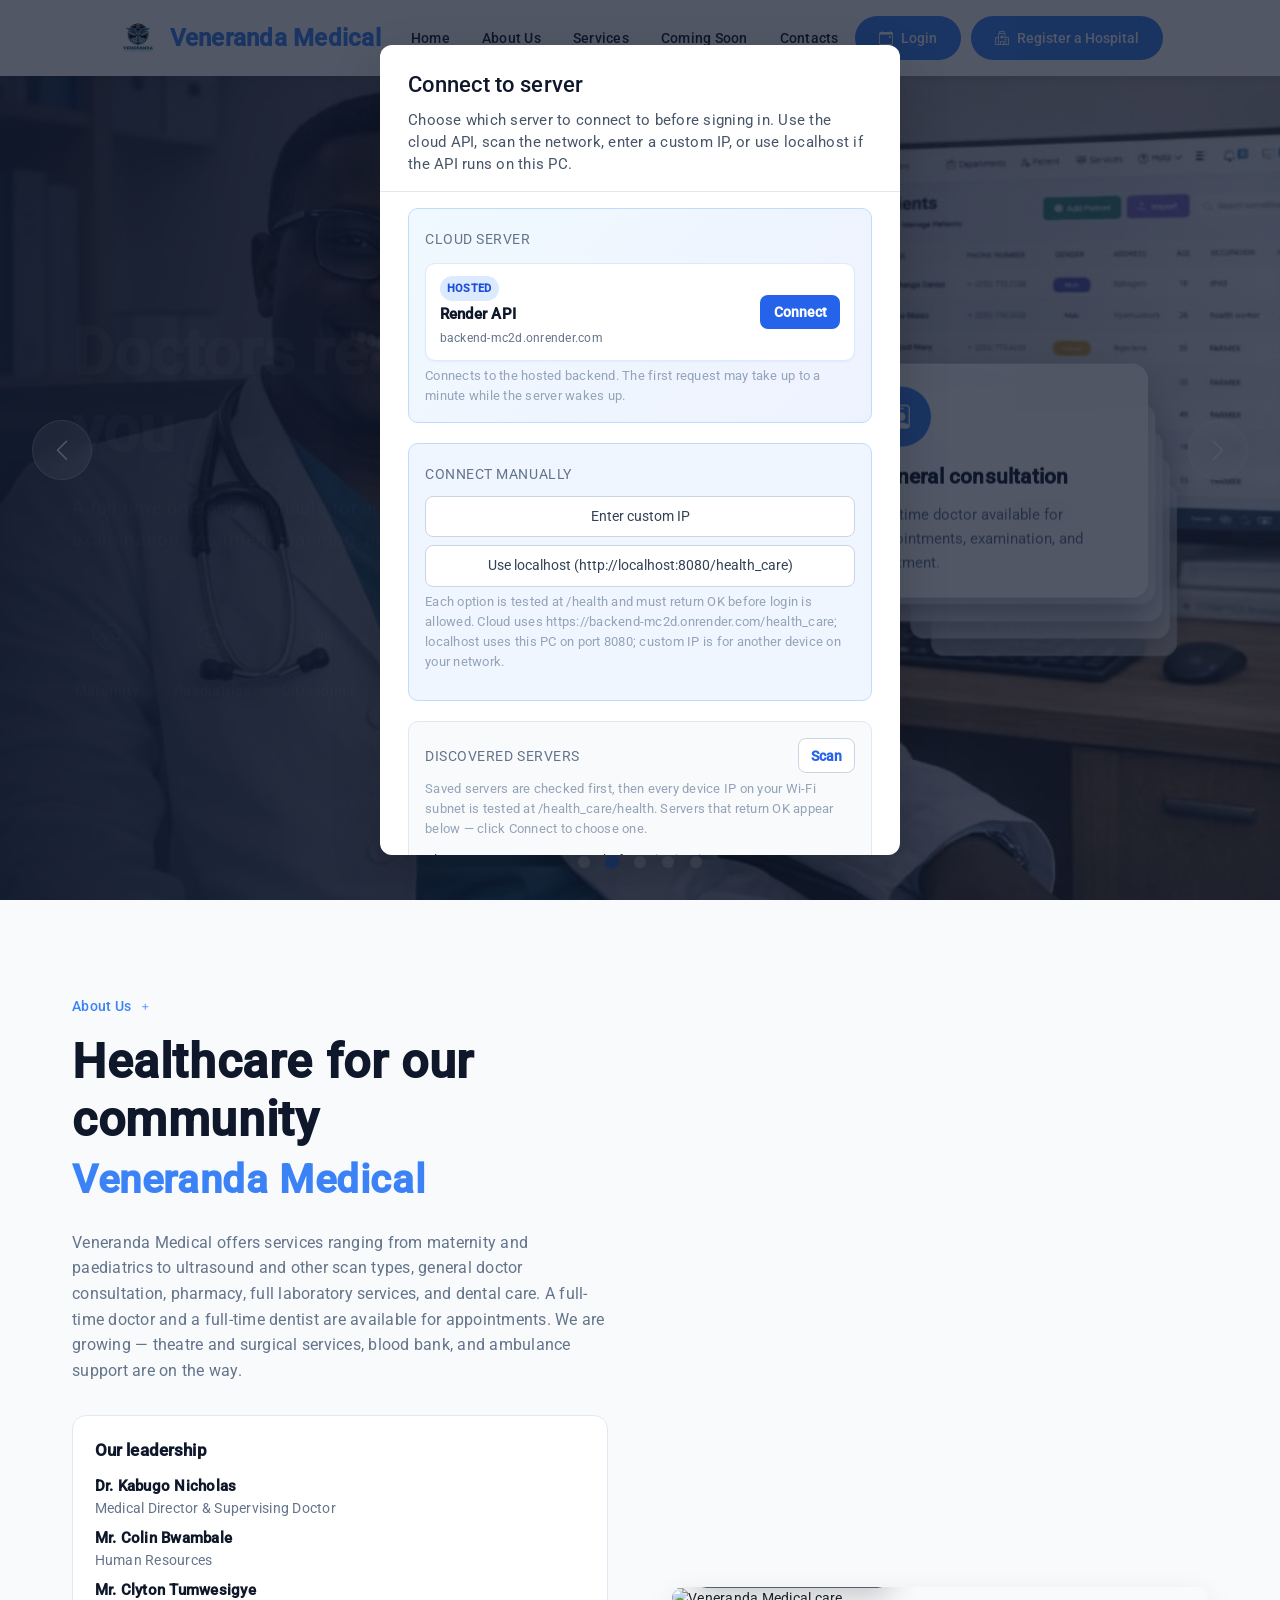
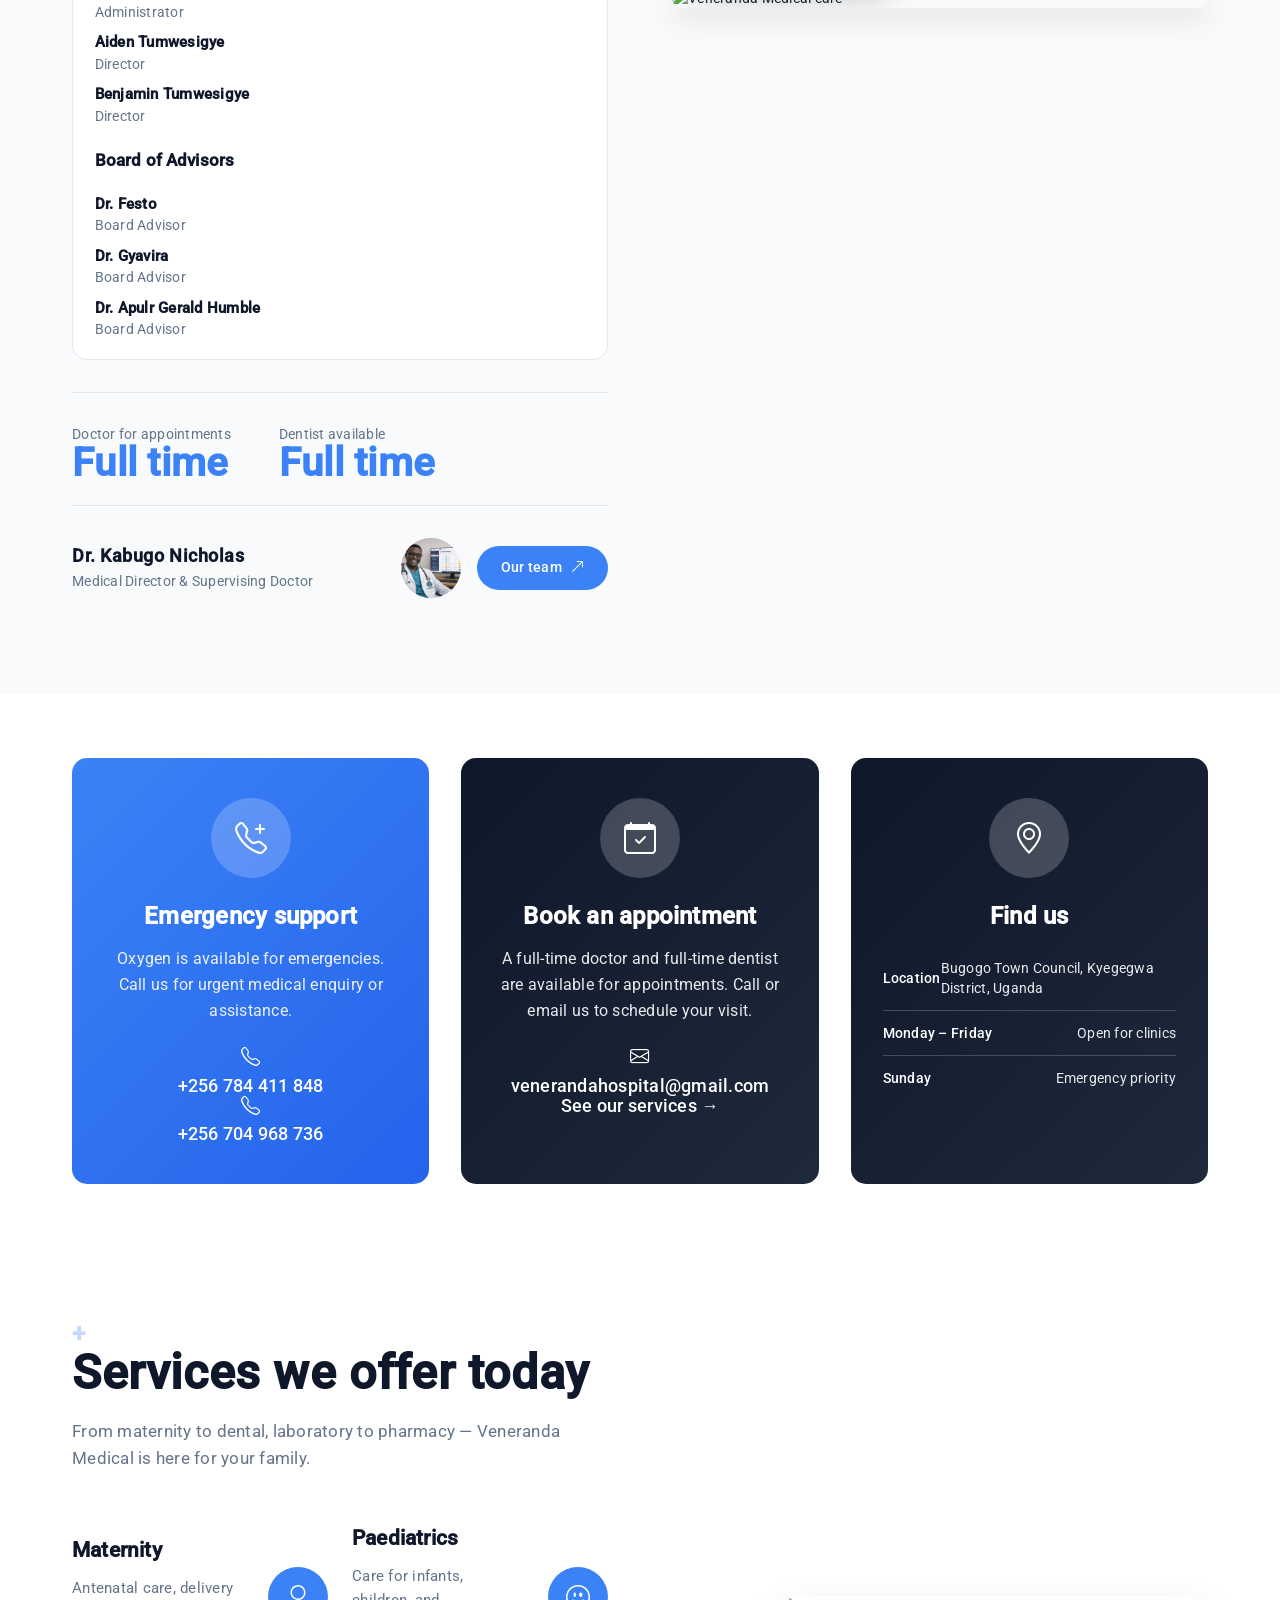
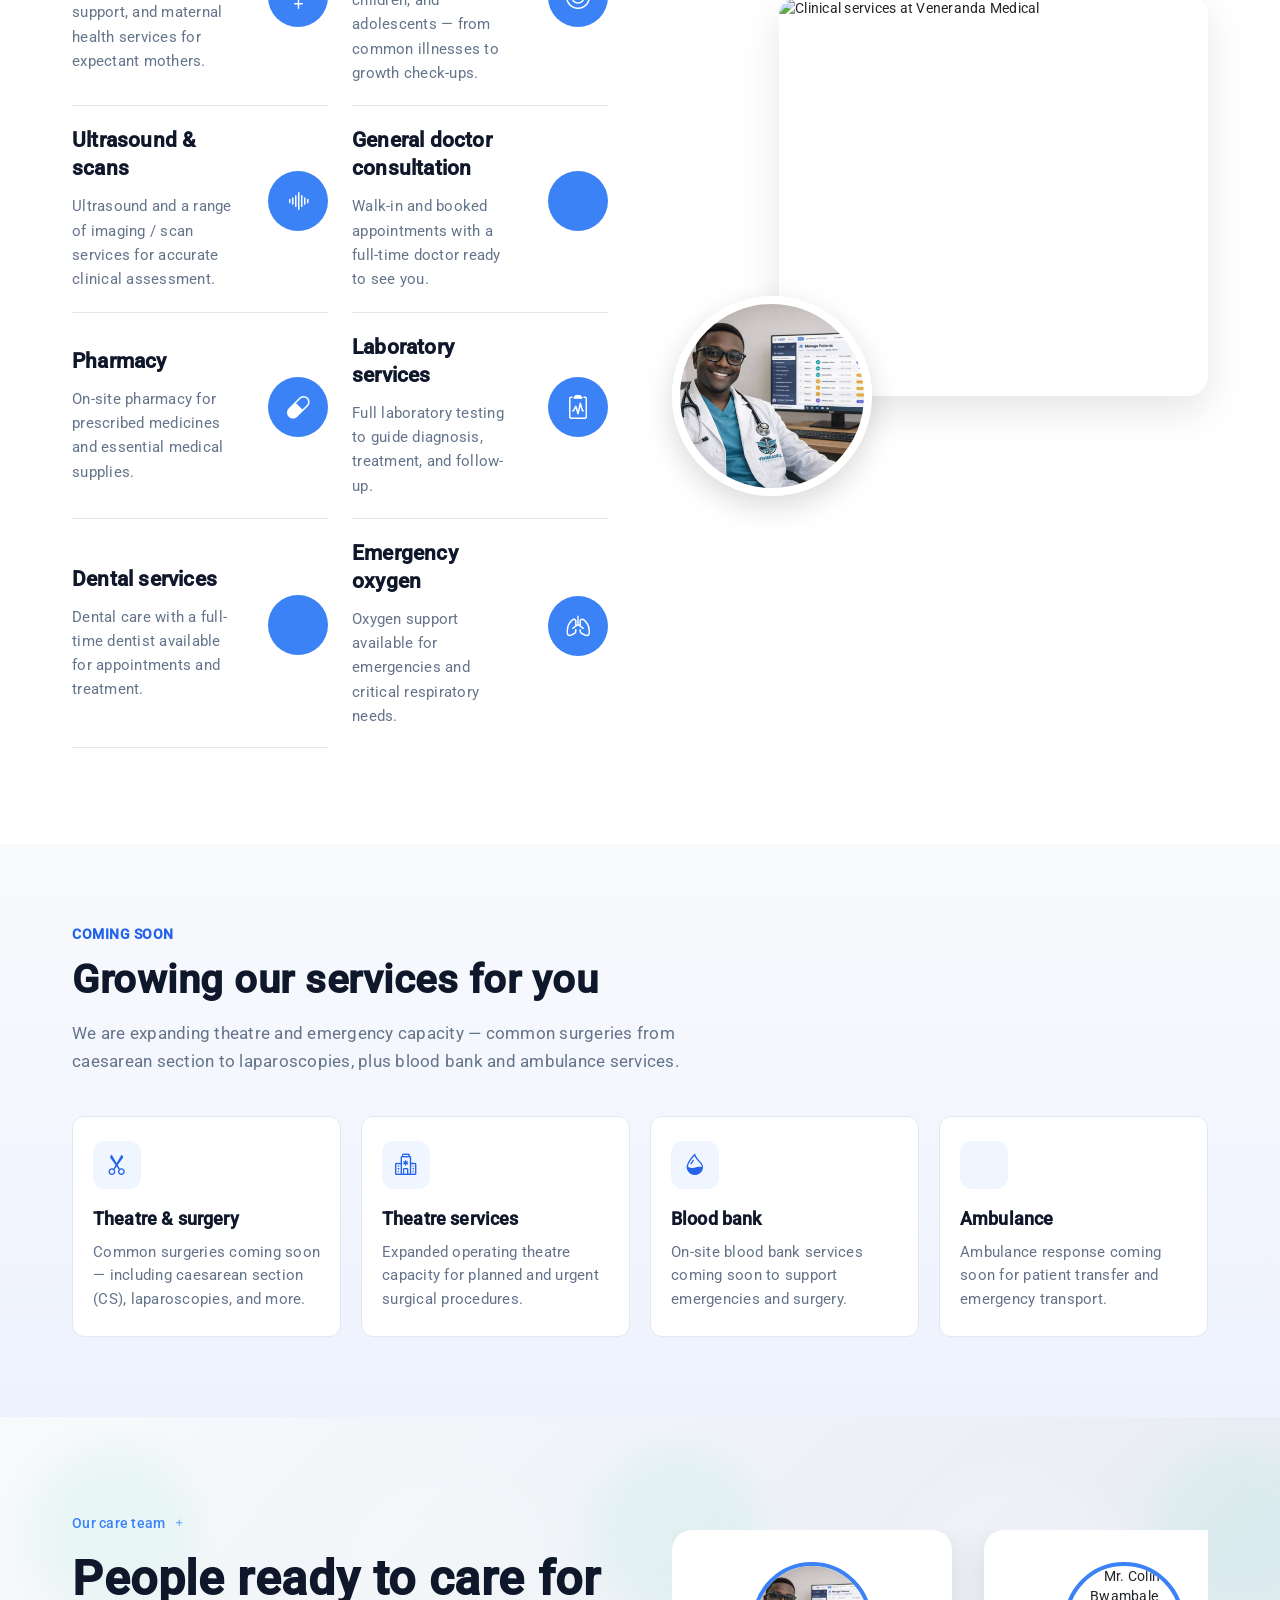
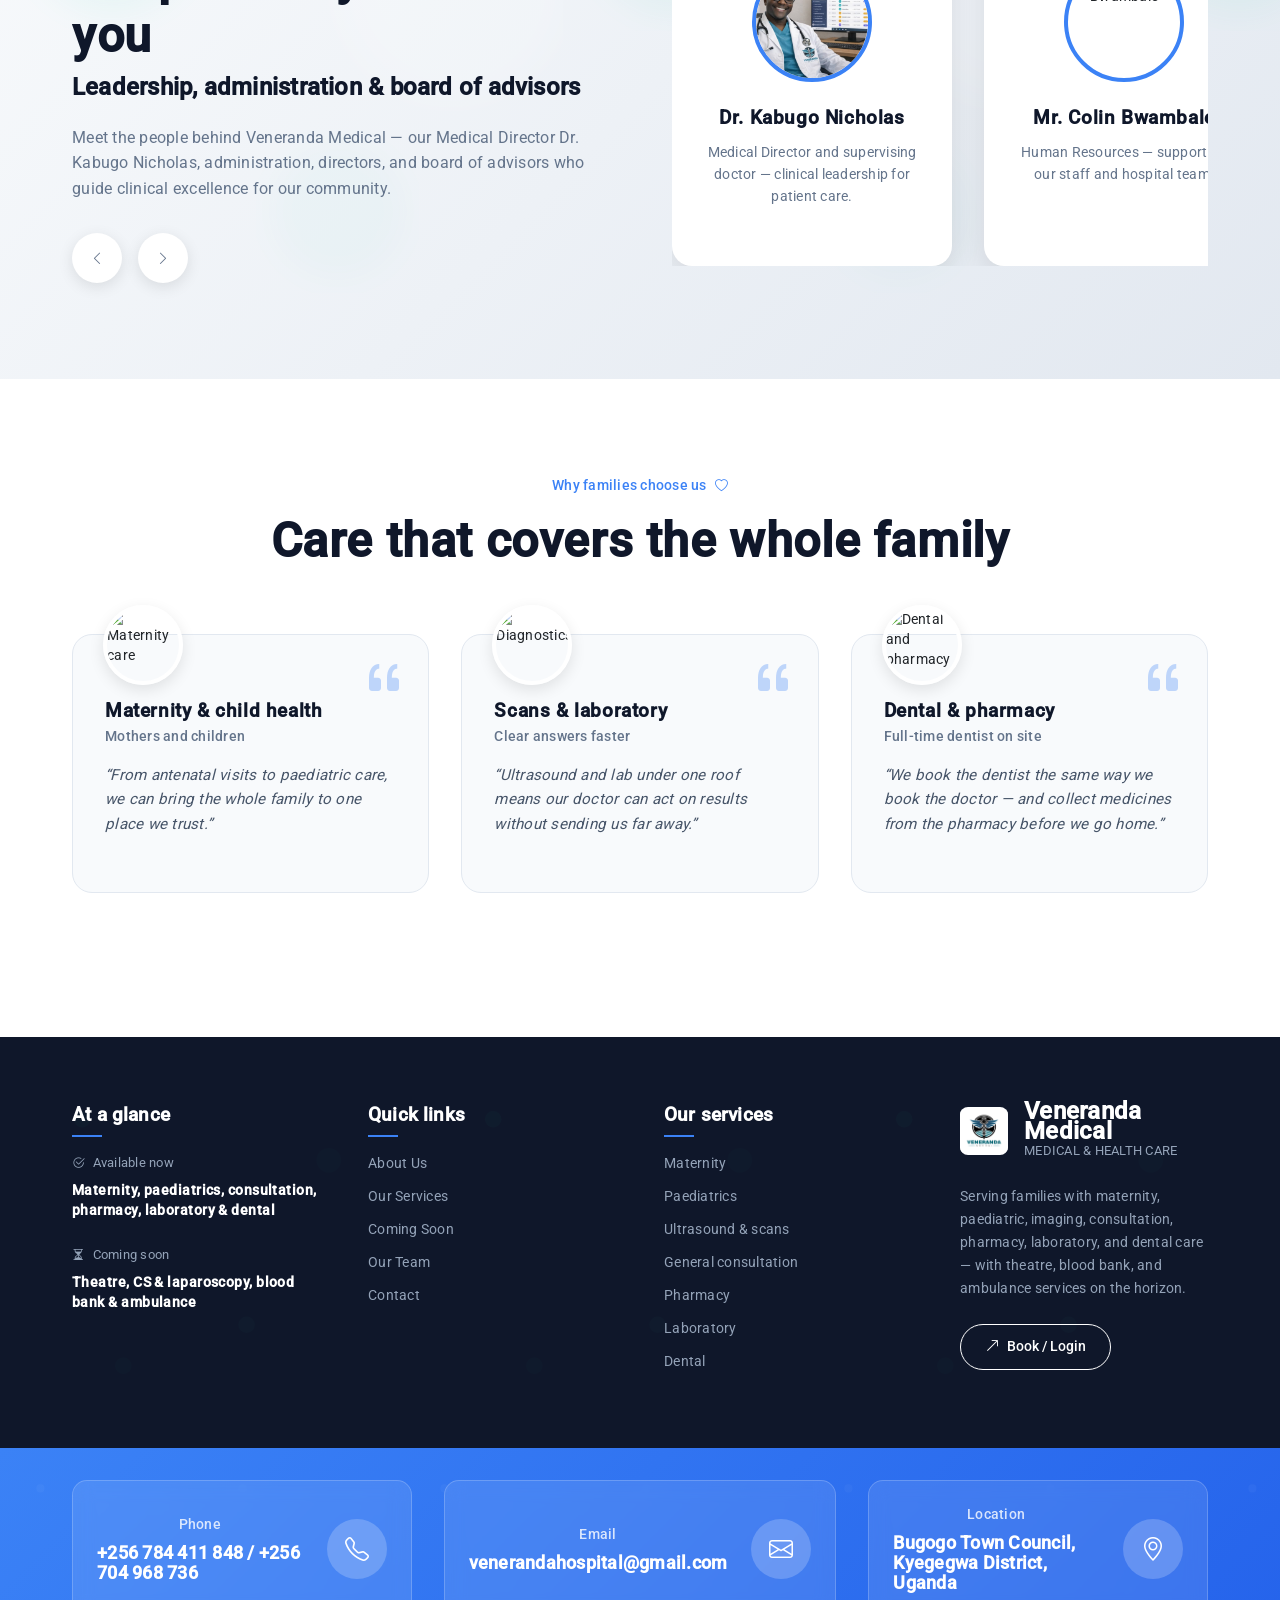
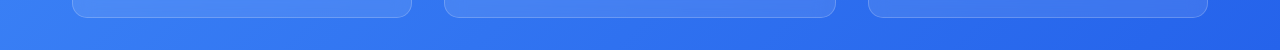
==== commit b480d8c6: "Pharmacy: align Prescription fields toggle with label Co-authored-by: Cursor <cursoragent@cursor.com" ====
--- a/index.html
+++ b/index.html
@@ -22,5 +22,5 @@
 <style>html{--mat-option-selected-state-label-text-color:#3f51b5;--mat-option-label-text-color:rgba(0, 0, 0, .87);--mat-option-hover-state-layer-color:rgba(0, 0, 0, .04);--mat-option-focus-state-layer-color:rgba(0, 0, 0, .04);--mat-option-selected-state-layer-color:rgba(0, 0, 0, .04)}html{--mat-optgroup-label-text-color:rgba(0, 0, 0, .87)}html{--mat-option-label-text-font:Roboto, sans-serif;--mat-option-label-text-line-height:24px;--mat-option-label-text-size:16px;--mat-option-label-text-tracking:.03125em;--mat-option-label-text-weight:400}html{--mat-optgroup-label-text-font:Roboto, sans-serif;--mat-optgroup-label-text-line-height:24px;--mat-optgroup-label-text-size:16px;--mat-optgroup-label-text-tracking:.03125em;--mat-optgroup-label-text-weight:400}html{--mdc-filled-text-field-caret-color:#3f51b5;--mdc-filled-text-field-focus-active-indicator-color:#3f51b5;--mdc-filled-text-field-focus-label-text-color:rgba(63, 81, 181, .87);--mdc-filled-text-field-container-color:whitesmoke;--mdc-filled-text-field-disabled-container-color:#fafafa;--mdc-filled-text-field-label-text-color:rgba(0, 0, 0, .6);--mdc-filled-text-field-disabled-label-text-color:rgba(0, 0, 0, .38);--mdc-filled-text-field-input-text-color:rgba(0, 0, 0, .87);--mdc-filled-text-field-disabled-input-text-color:rgba(0, 0, 0, .38);--mdc-filled-text-field-input-text-placeholder-color:rgba(0, 0, 0, .6);--mdc-filled-text-field-error-focus-label-text-color:#f44336;--mdc-filled-text-field-error-label-text-color:#f44336;--mdc-filled-text-field-error-caret-color:#f44336;--mdc-filled-text-field-active-indicator-color:rgba(0, 0, 0, .42);--mdc-filled-text-field-disabled-active-indicator-color:rgba(0, 0, 0, .06);--mdc-filled-text-field-hover-active-indicator-color:rgba(0, 0, 0, .87);--mdc-filled-text-field-error-active-indicator-color:#f44336;--mdc-filled-text-field-error-focus-active-indicator-color:#f44336;--mdc-filled-text-field-error-hover-active-indicator-color:#f44336;--mdc-outlined-text-field-caret-color:#3f51b5;--mdc-outlined-text-field-focus-outline-color:#3f51b5;--mdc-outlined-text-field-focus-label-text-color:rgba(63, 81, 181, .87);--mdc-outlined-text-field-label-text-color:rgba(0, 0, 0, .6);--mdc-outlined-text-field-disabled-label-text-color:rgba(0, 0, 0, .38);--mdc-outlined-text-field-input-text-color:rgba(0, 0, 0, .87);--mdc-outlined-text-field-disabled-input-text-color:rgba(0, 0, 0, .38);--mdc-outlined-text-field-input-text-placeholder-color:rgba(0, 0, 0, .6);--mdc-outlined-text-field-error-caret-color:#f44336;--mdc-outlined-text-field-error-focus-label-text-color:#f44336;--mdc-outlined-text-field-error-label-text-color:#f44336;--mdc-outlined-text-field-outline-color:rgba(0, 0, 0, .38);--mdc-outlined-text-field-disabled-outline-color:rgba(0, 0, 0, .06);--mdc-outlined-text-field-hover-outline-color:rgba(0, 0, 0, .87);--mdc-outlined-text-field-error-focus-outline-color:#f44336;--mdc-outlined-text-field-error-hover-outline-color:#f44336;--mdc-outlined-text-field-error-outline-color:#f44336;--mat-form-field-disabled-input-text-placeholder-color:rgba(0, 0, 0, .38)}html{--mdc-filled-text-field-label-text-font:Roboto, sans-serif;--mdc-filled-text-field-label-text-size:16px;--mdc-filled-text-field-label-text-tracking:.03125em;--mdc-filled-text-field-label-text-weight:400;--mdc-outlined-text-field-label-text-font:Roboto, sans-serif;--mdc-outlined-text-field-label-text-size:16px;--mdc-outlined-text-field-label-text-tracking:.03125em;--mdc-outlined-text-field-label-text-weight:400;--mat-form-field-container-text-font:Roboto, sans-serif;--mat-form-field-container-text-line-height:24px;--mat-form-field-container-text-size:16px;--mat-form-field-container-text-tracking:.03125em;--mat-form-field-container-text-weight:400;--mat-form-field-outlined-label-text-populated-size:16px;--mat-form-field-subscript-text-font:Roboto, sans-serif;--mat-form-field-subscript-text-line-height:20px;--mat-form-field-subscript-text-size:12px;--mat-form-field-subscript-text-tracking:.0333333333em;--mat-form-field-subscript-text-weight:400}html{--mat-select-panel-background-color:white;--mat-select-enabled-trigger-text-color:rgba(0, 0, 0, .87);--mat-select-disabled-trigger-text-color:rgba(0, 0, 0, .38);--mat-select-placeholder-text-color:rgba(0, 0, 0, .6);--mat-select-enabled-arrow-color:rgba(0, 0, 0, .54);--mat-select-disabled-arrow-color:rgba(0, 0, 0, .38);--mat-select-focused-arrow-color:rgba(63, 81, 181, .87);--mat-select-invalid-arrow-color:rgba(244, 67, 54, .87)}html{--mat-select-trigger-text-font:Roboto, sans-serif;--mat-select-trigger-text-line-height:24px;--mat-select-trigger-text-size:16px;--mat-select-trigger-text-tracking:.03125em;--mat-select-trigger-text-weight:400}html{--mat-autocomplete-background-color:white}html{--mat-menu-item-label-text-color:rgba(0, 0, 0, .87);--mat-menu-item-icon-color:rgba(0, 0, 0, .87);--mat-menu-item-hover-state-layer-color:rgba(0, 0, 0, .04);--mat-menu-item-focus-state-layer-color:rgba(0, 0, 0, .04);--mat-menu-container-color:white}html{--mat-menu-item-label-text-font:Roboto, sans-serif;--mat-menu-item-label-text-size:16px;--mat-menu-item-label-text-tracking:.03125em;--mat-menu-item-label-text-line-height:24px;--mat-menu-item-label-text-weight:400}html{--mat-paginator-container-text-color:rgba(0, 0, 0, .87);--mat-paginator-container-background-color:white;--mat-paginator-enabled-icon-color:rgba(0, 0, 0, .54);--mat-paginator-disabled-icon-color:rgba(0, 0, 0, .12)}html{--mat-paginator-container-size:56px}html{--mat-paginator-container-text-font:Roboto, sans-serif;--mat-paginator-container-text-line-height:20px;--mat-paginator-container-text-size:12px;--mat-paginator-container-text-tracking:.0333333333em;--mat-paginator-container-text-weight:400;--mat-paginator-select-trigger-text-size:12px}html{--mdc-checkbox-disabled-selected-icon-color:rgba(0, 0, 0, .38);--mdc-checkbox-disabled-unselected-icon-color:rgba(0, 0, 0, .38);--mdc-checkbox-selected-checkmark-color:#fff;--mdc-checkbox-selected-focus-icon-color:#ff4081;--mdc-checkbox-selected-hover-icon-color:#ff4081;--mdc-checkbox-selected-icon-color:#ff4081;--mdc-checkbox-selected-pressed-icon-color:#ff4081;--mdc-checkbox-unselected-focus-icon-color:#212121;--mdc-checkbox-unselected-hover-icon-color:#212121;--mdc-checkbox-unselected-icon-color:rgba(0, 0, 0, .54);--mdc-checkbox-unselected-pressed-icon-color:rgba(0, 0, 0, .54);--mdc-checkbox-selected-focus-state-layer-color:#ff4081;--mdc-checkbox-selected-hover-state-layer-color:#ff4081;--mdc-checkbox-selected-pressed-state-layer-color:#ff4081;--mdc-checkbox-unselected-focus-state-layer-color:black;--mdc-checkbox-unselected-hover-state-layer-color:black;--mdc-checkbox-unselected-pressed-state-layer-color:black}html{--mdc-checkbox-state-layer-size:40px}html{--mat-table-background-color:white;--mat-table-header-headline-color:rgba(0, 0, 0, .87);--mat-table-row-item-label-text-color:rgba(0, 0, 0, .87);--mat-table-row-item-outline-color:rgba(0, 0, 0, .12)}html{--mat-table-header-container-height:56px;--mat-table-footer-container-height:52px;--mat-table-row-item-container-height:52px}html{--mat-table-header-headline-font:Roboto, sans-serif;--mat-table-header-headline-line-height:22px;--mat-table-header-headline-size:14px;--mat-table-header-headline-weight:500;--mat-table-header-headline-tracking:.0071428571em;--mat-table-row-item-label-text-font:Roboto, sans-serif;--mat-table-row-item-label-text-line-height:20px;--mat-table-row-item-label-text-size:14px;--mat-table-row-item-label-text-weight:400;--mat-table-row-item-label-text-tracking:.0178571429em;--mat-table-footer-supporting-text-font:Roboto, sans-serif;--mat-table-footer-supporting-text-line-height:20px;--mat-table-footer-supporting-text-size:14px;--mat-table-footer-supporting-text-weight:400;--mat-table-footer-supporting-text-tracking:.0178571429em}html{--mat-badge-background-color:#3f51b5;--mat-badge-text-color:white;--mat-badge-disabled-state-background-color:#b9b9b9;--mat-badge-disabled-state-text-color:rgba(0, 0, 0, .38)}html{--mat-badge-text-font:Roboto, sans-serif;--mat-badge-text-size:12px;--mat-badge-text-weight:600;--mat-badge-small-size-text-size:9px;--mat-badge-large-size-text-size:24px}html{--mat-bottom-sheet-container-text-color:rgba(0, 0, 0, .87);--mat-bottom-sheet-container-background-color:white}html{--mat-bottom-sheet-container-text-font:Roboto, sans-serif;--mat-bottom-sheet-container-text-line-height:20px;--mat-bottom-sheet-container-text-size:14px;--mat-bottom-sheet-container-text-tracking:.0178571429em;--mat-bottom-sheet-container-text-weight:400}html{--mat-legacy-button-toggle-text-color:rgba(0, 0, 0, .38);--mat-legacy-button-toggle-state-layer-color:rgba(0, 0, 0, .12);--mat-legacy-button-toggle-selected-state-text-color:rgba(0, 0, 0, .54);--mat-legacy-button-toggle-selected-state-background-color:#e0e0e0;--mat-legacy-button-toggle-disabled-state-text-color:rgba(0, 0, 0, .26);--mat-legacy-button-toggle-disabled-state-background-color:#eeeeee;--mat-legacy-button-toggle-disabled-selected-state-background-color:#bdbdbd;--mat-standard-button-toggle-text-color:rgba(0, 0, 0, .87);--mat-standard-button-toggle-background-color:white;--mat-standard-button-toggle-state-layer-color:black;--mat-standard-button-toggle-selected-state-background-color:#e0e0e0;--mat-standard-button-toggle-selected-state-text-color:rgba(0, 0, 0, .87);--mat-standard-button-toggle-disabled-state-text-color:rgba(0, 0, 0, .26);--mat-standard-button-toggle-disabled-state-background-color:white;--mat-standard-button-toggle-disabled-selected-state-text-color:rgba(0, 0, 0, .87);--mat-standard-button-toggle-disabled-selected-state-background-color:#bdbdbd;--mat-standard-button-toggle-divider-color:#e0e0e0}html{--mat-standard-button-toggle-height:48px}html{--mat-legacy-button-toggle-text-font:Roboto, sans-serif;--mat-standard-button-toggle-text-font:Roboto, sans-serif}html{--mat-datepicker-calendar-date-selected-state-text-color:white;--mat-datepicker-calendar-date-selected-state-background-color:#3f51b5;--mat-datepicker-calendar-date-selected-disabled-state-background-color:rgba(63, 81, 181, .4);--mat-datepicker-calendar-date-today-selected-state-outline-color:white;--mat-datepicker-calendar-date-focus-state-background-color:rgba(63, 81, 181, .3);--mat-datepicker-calendar-date-hover-state-background-color:rgba(63, 81, 181, .3);--mat-datepicker-toggle-active-state-icon-color:#3f51b5;--mat-datepicker-calendar-date-in-range-state-background-color:rgba(63, 81, 181, .2);--mat-datepicker-calendar-date-in-comparison-range-state-background-color:rgba(249, 171, 0, .2);--mat-datepicker-calendar-date-in-overlap-range-state-background-color:#a8dab5;--mat-datepicker-calendar-date-in-overlap-range-selected-state-background-color:#46a35e;--mat-datepicker-toggle-icon-color:rgba(0, 0, 0, .54);--mat-datepicker-calendar-body-label-text-color:rgba(0, 0, 0, .54);--mat-datepicker-calendar-period-button-icon-color:rgba(0, 0, 0, .54);--mat-datepicker-calendar-navigation-button-icon-color:rgba(0, 0, 0, .54);--mat-datepicker-calendar-header-divider-color:rgba(0, 0, 0, .12);--mat-datepicker-calendar-header-text-color:rgba(0, 0, 0, .54);--mat-datepicker-calendar-date-today-outline-color:rgba(0, 0, 0, .38);--mat-datepicker-calendar-date-today-disabled-state-outline-color:rgba(0, 0, 0, .18);--mat-datepicker-calendar-date-text-color:rgba(0, 0, 0, .87);--mat-datepicker-calendar-date-outline-color:transparent;--mat-datepicker-calendar-date-disabled-state-text-color:rgba(0, 0, 0, .38);--mat-datepicker-calendar-date-preview-state-outline-color:rgba(0, 0, 0, .24);--mat-datepicker-range-input-separator-color:rgba(0, 0, 0, .87);--mat-datepicker-range-input-disabled-state-separator-color:rgba(0, 0, 0, .38);--mat-datepicker-range-input-disabled-state-text-color:rgba(0, 0, 0, .38);--mat-datepicker-calendar-container-background-color:white;--mat-datepicker-calendar-container-text-color:rgba(0, 0, 0, .87)}html{--mat-datepicker-calendar-text-font:Roboto, sans-serif;--mat-datepicker-calendar-text-size:13px;--mat-datepicker-calendar-body-label-text-size:14px;--mat-datepicker-calendar-body-label-text-weight:500;--mat-datepicker-calendar-period-button-text-size:14px;--mat-datepicker-calendar-period-button-text-weight:500;--mat-datepicker-calendar-header-text-size:11px;--mat-datepicker-calendar-header-text-weight:400}html{--mat-divider-color:rgba(0, 0, 0, .12)}html{--mat-expansion-container-background-color:white;--mat-expansion-container-text-color:rgba(0, 0, 0, .87);--mat-expansion-actions-divider-color:rgba(0, 0, 0, .12);--mat-expansion-header-hover-state-layer-color:rgba(0, 0, 0, .04);--mat-expansion-header-focus-state-layer-color:rgba(0, 0, 0, .04);--mat-expansion-header-disabled-state-text-color:rgba(0, 0, 0, .26);--mat-expansion-header-text-color:rgba(0, 0, 0, .87);--mat-expansion-header-description-color:rgba(0, 0, 0, .54);--mat-expansion-header-indicator-color:rgba(0, 0, 0, .54)}html{--mat-expansion-header-collapsed-state-height:48px;--mat-expansion-header-expanded-state-height:64px}html{--mat-expansion-header-text-font:Roboto, sans-serif;--mat-expansion-header-text-size:14px;--mat-expansion-header-text-weight:500;--mat-expansion-header-text-line-height:inherit;--mat-expansion-header-text-tracking:inherit;--mat-expansion-container-text-font:Roboto, sans-serif;--mat-expansion-container-text-line-height:20px;--mat-expansion-container-text-size:14px;--mat-expansion-container-text-tracking:.0178571429em;--mat-expansion-container-text-weight:400}html{--mat-grid-list-tile-header-primary-text-size:14px;--mat-grid-list-tile-header-secondary-text-size:12px;--mat-grid-list-tile-footer-primary-text-size:14px;--mat-grid-list-tile-footer-secondary-text-size:12px}html{--mat-icon-color:inherit}html{--mat-sidenav-container-divider-color:rgba(0, 0, 0, .12);--mat-sidenav-container-background-color:white;--mat-sidenav-container-text-color:rgba(0, 0, 0, .87);--mat-sidenav-content-background-color:#fafafa;--mat-sidenav-content-text-color:rgba(0, 0, 0, .87);--mat-sidenav-scrim-color:rgba(0, 0, 0, .6)}html{--mat-stepper-header-icon-foreground-color:white;--mat-stepper-header-selected-state-icon-background-color:#3f51b5;--mat-stepper-header-selected-state-icon-foreground-color:white;--mat-stepper-header-done-state-icon-background-color:#3f51b5;--mat-stepper-header-done-state-icon-foreground-color:white;--mat-stepper-header-edit-state-icon-background-color:#3f51b5;--mat-stepper-header-edit-state-icon-foreground-color:white;--mat-stepper-container-color:white;--mat-stepper-line-color:rgba(0, 0, 0, .12);--mat-stepper-header-hover-state-layer-color:rgba(0, 0, 0, .04);--mat-stepper-header-focus-state-layer-color:rgba(0, 0, 0, .04);--mat-stepper-header-label-text-color:rgba(0, 0, 0, .54);--mat-stepper-header-optional-label-text-color:rgba(0, 0, 0, .54);--mat-stepper-header-selected-state-label-text-color:rgba(0, 0, 0, .87);--mat-stepper-header-error-state-label-text-color:#f44336;--mat-stepper-header-icon-background-color:rgba(0, 0, 0, .54);--mat-stepper-header-error-state-icon-foreground-color:#f44336;--mat-stepper-header-error-state-icon-background-color:transparent}html{--mat-stepper-header-height:72px}html{--mat-stepper-container-text-font:Roboto, sans-serif;--mat-stepper-header-label-text-font:Roboto, sans-serif;--mat-stepper-header-label-text-size:14px;--mat-stepper-header-label-text-weight:400;--mat-stepper-header-error-state-label-text-size:16px;--mat-stepper-header-selected-state-label-text-size:16px;--mat-stepper-header-selected-state-label-text-weight:400}html{--mat-toolbar-container-background-color:whitesmoke;--mat-toolbar-container-text-color:rgba(0, 0, 0, .87)}html{--mat-toolbar-standard-height:64px;--mat-toolbar-mobile-height:56px}html{--mat-toolbar-title-text-font:Roboto, sans-serif;--mat-toolbar-title-text-line-height:32px;--mat-toolbar-title-text-size:20px;--mat-toolbar-title-text-tracking:.0125em;--mat-toolbar-title-text-weight:500}.mat-typography{font-size:14px;font-weight:400;line-height:20px;font-family:Roboto,sans-serif;letter-spacing:.0178571429em}:root{--blue:#007bff;--indigo:#6610f2;--purple:#6f42c1;--pink:#e83e8c;--red:#dc3545;--orange:#fd7e14;--yellow:#ffc107;--green:#28a745;--teal:#20c997;--cyan:#17a2b8;--white:#fff;--gray:#6c757d;--gray-dark:#343a40;--primary:#007bff;--secondary:#6c757d;--success:#28a745;--info:#17a2b8;--warning:#ffc107;--danger:#dc3545;--light:#f8f9fa;--dark:#343a40;--breakpoint-xs:0;--breakpoint-sm:576px;--breakpoint-md:768px;--breakpoint-lg:992px;--breakpoint-xl:1200px;--font-family-sans-serif:-apple-system,BlinkMacSystemFont,"Segoe UI",Roboto,"Helvetica Neue",Arial,"Noto Sans","Liberation Sans",sans-serif,"Apple Color Emoji","Segoe UI Emoji","Segoe UI Symbol","Noto Color Emoji";--font-family-monospace:SFMono-Regular,Menlo,Monaco,Consolas,"Liberation Mono","Courier New",monospace}*,:after,:before{box-sizing:border-box}html{font-family:sans-serif;line-height:1.15;-webkit-text-size-adjust:100%;-webkit-tap-highlight-color:transparent}body{margin:0;font-family:-apple-system,BlinkMacSystemFont,Segoe UI,Roboto,Helvetica Neue,Arial,Noto Sans,Liberation Sans,sans-serif,"Apple Color Emoji","Segoe UI Emoji",Segoe UI Symbol,"Noto Color Emoji";font-size:1rem;font-weight:400;line-height:1.5;color:#212529;text-align:left;background-color:#fff}@media print{*,:after,:before{text-shadow:none!important;box-shadow:none!important}@page{size:a3}body{min-width:992px!important}}@font-face{font-family:Roboto;font-style:normal;font-display:swap;font-weight:300;src:url(roboto-cyrillic-ext-300-normal.1fc8d11578a29db1.woff2) format("woff2"),url(roboto-cyrillic-ext-300-normal.58e4cefac0ce946c.woff) format("woff");unicode-range:U+0460-052F,U+1C80-1C8A,U+20B4,U+2DE0-2DFF,U+A640-A69F,U+FE2E-FE2F}@font-face{font-family:Roboto;font-style:normal;font-display:swap;font-weight:300;src:url(roboto-cyrillic-300-normal.5c302278c8bbfeb2.woff2) format("woff2"),url(roboto-cyrillic-300-normal.d8693e24cb564c8d.woff) format("woff");unicode-range:U+0301,U+0400-045F,U+0490-0491,U+04B0-04B1,U+2116}@font-face{font-family:Roboto;font-style:normal;font-display:swap;font-weight:300;src:url(roboto-greek-ext-300-normal.a079474cf59654e5.woff2) format("woff2"),url(roboto-greek-ext-300-normal.bd0324be67a39a29.woff) format("woff");unicode-range:U+1F00-1FFF}@font-face{font-family:Roboto;font-style:normal;font-display:swap;font-weight:300;src:url(roboto-greek-300-normal.fb686d5dac6b1700.woff2) format("woff2"),url(roboto-greek-300-normal.faeef11203fde072.woff) format("woff");unicode-range:U+0370-0377,U+037A-037F,U+0384-038A,U+038C,U+038E-03A1,U+03A3-03FF}@font-face{font-family:Roboto;font-style:normal;font-display:swap;font-weight:300;src:url(roboto-math-300-normal.f5af86f1571f030a.woff2) format("woff2"),url(roboto-math-300-normal.9788d9d4216b5446.woff) format("woff");unicode-range:U+0302-0303,U+0305,U+0307-0308,U+0310,U+0312,U+0315,U+031A,U+0326-0327,U+032C,U+032F-0330,U+0332-0333,U+0338,U+033A,U+0346,U+034D,U+0391-03A1,U+03A3-03A9,U+03B1-03C9,U+03D1,U+03D5-03D6,U+03F0-03F1,U+03F4-03F5,U+2016-2017,U+2034-2038,U+203C,U+2040,U+2043,U+2047,U+2050,U+2057,U+205F,U+2070-2071,U+2074-208E,U+2090-209C,U+20D0-20DC,U+20E1,U+20E5-20EF,U+2100-2112,U+2114-2115,U+2117-2121,U+2123-214F,U+2190,U+2192,U+2194-21AE,U+21B0-21E5,U+21F1-21F2,U+21F4-2211,U+2213-2214,U+2216-22FF,U+2308-230B,U+2310,U+2319,U+231C-2321,U+2336-237A,U+237C,U+2395,U+239B-23B7,U+23D0,U+23DC-23E1,U+2474-2475,U+25AF,U+25B3,U+25B7,U+25BD,U+25C1,U+25CA,U+25CC,U+25FB,U+266D-266F,U+27C0-27FF,U+2900-2AFF,U+2B0E-2B11,U+2B30-2B4C,U+2BFE,U+3030,U+FF5B,U+FF5D,U+1D400-1D7FF,U+1EE00-1EEFF}@font-face{font-family:Roboto;font-style:normal;font-display:swap;font-weight:300;src:url(roboto-symbols-300-normal.2396c53ff793f5ff.woff2) format("woff2"),url(roboto-symbols-300-normal.7e1adf73394a4492.woff) format("woff");unicode-range:U+0001-000C,U+000E-001F,U+007F-009F,U+20DD-20E0,U+20E2-20E4,U+2150-218F,U+2190,U+2192,U+2194-2199,U+21AF,U+21E6-21F0,U+21F3,U+2218-2219,U+2299,U+22C4-22C6,U+2300-243F,U+2440-244A,U+2460-24FF,U+25A0-27BF,U+2800-28FF,U+2921-2922,U+2981,U+29BF,U+29EB,U+2B00-2BFF,U+4DC0-4DFF,U+FFF9-FFFB,U+10140-1018E,U+10190-1019C,U+101A0,U+101D0-101FD,U+102E0-102FB,U+10E60-10E7E,U+1D2C0-1D2D3,U+1D2E0-1D37F,U+1F000-1F0FF,U+1F100-1F1AD,U+1F1E6-1F1FF,U+1F30D-1F30F,U+1F315,U+1F31C,U+1F31E,U+1F320-1F32C,U+1F336,U+1F378,U+1F37D,U+1F382,U+1F393-1F39F,U+1F3A7-1F3A8,U+1F3AC-1F3AF,U+1F3C2,U+1F3C4-1F3C6,U+1F3CA-1F3CE,U+1F3D4-1F3E0,U+1F3ED,U+1F3F1-1F3F3,U+1F3F5-1F3F7,U+1F408,U+1F415,U+1F41F,U+1F426,U+1F43F,U+1F441-1F442,U+1F444,U+1F446-1F449,U+1F44C-1F44E,U+1F453,U+1F46A,U+1F47D,U+1F4A3,U+1F4B0,U+1F4B3,U+1F4B9,U+1F4BB,U+1F4BF,U+1F4C8-1F4CB,U+1F4D6,U+1F4DA,U+1F4DF,U+1F4E3-1F4E6,U+1F4EA-1F4ED,U+1F4F7,U+1F4F9-1F4FB,U+1F4FD-1F4FE,U+1F503,U+1F507-1F50B,U+1F50D,U+1F512-1F513,U+1F53E-1F54A,U+1F54F-1F5FA,U+1F610,U+1F650-1F67F,U+1F687,U+1F68D,U+1F691,U+1F694,U+1F698,U+1F6AD,U+1F6B2,U+1F6B9-1F6BA,U+1F6BC,U+1F6C6-1F6CF,U+1F6D3-1F6D7,U+1F6E0-1F6EA,U+1F6F0-1F6F3,U+1F6F7-1F6FC,U+1F700-1F7FF,U+1F800-1F80B,U+1F810-1F847,U+1F850-1F859,U+1F860-1F887,U+1F890-1F8AD,U+1F8B0-1F8BB,U+1F8C0-1F8C1,U+1F900-1F90B,U+1F93B,U+1F946,U+1F984,U+1F996,U+1F9E9,U+1FA00-1FA6F,U+1FA70-1FA7C,U+1FA80-1FA89,U+1FA8F-1FAC6,U+1FACE-1FADC,U+1FADF-1FAE9,U+1FAF0-1FAF8,U+1FB00-1FBFF}@font-face{font-family:Roboto;font-style:normal;font-display:swap;font-weight:300;src:url(roboto-vietnamese-300-normal.4d462ba07fd64cd2.woff2) format("woff2"),url(roboto-vietnamese-300-normal.9f26e16bcbbf952a.woff) format("woff");unicode-range:U+0102-0103,U+0110-0111,U+0128-0129,U+0168-0169,U+01A0-01A1,U+01AF-01B0,U+0300-0301,U+0303-0304,U+0308-0309,U+0323,U+0329,U+1EA0-1EF9,U+20AB}@font-face{font-family:Roboto;font-style:normal;font-display:swap;font-weight:300;src:url(roboto-latin-ext-300-normal.8bb2cfcb3a68417c.woff2) format("woff2"),url(roboto-latin-ext-300-normal.698f42e699a539f7.woff) format("woff");unicode-range:U+0100-02BA,U+02BD-02C5,U+02C7-02CC,U+02CE-02D7,U+02DD-02FF,U+0304,U+0308,U+0329,U+1D00-1DBF,U+1E00-1E9F,U+1EF2-1EFF,U+2020,U+20A0-20AB,U+20AD-20C0,U+2113,U+2C60-2C7F,U+A720-A7FF}@font-face{font-family:Roboto;font-style:normal;font-display:swap;font-weight:300;src:url(roboto-latin-300-normal.cb53830ab7f72c8f.woff2) format("woff2"),url(roboto-latin-300-normal.3d14393414321b88.woff) format("woff");unicode-range:U+0000-00FF,U+0131,U+0152-0153,U+02BB-02BC,U+02C6,U+02DA,U+02DC,U+0304,U+0308,U+0329,U+2000-206F,U+20AC,U+2122,U+2191,U+2193,U+2212,U+2215,U+FEFF,U+FFFD}@font-face{font-family:Roboto;font-style:normal;font-display:swap;font-weight:400;src:url(roboto-cyrillic-ext-400-normal.4e932adfc1c34dde.woff2) format("woff2"),url(roboto-cyrillic-ext-400-normal.c7bd950f8ec900fc.woff) format("woff");unicode-range:U+0460-052F,U+1C80-1C8A,U+20B4,U+2DE0-2DFF,U+A640-A69F,U+FE2E-FE2F}@font-face{font-family:Roboto;font-style:normal;font-display:swap;font-weight:400;src:url(roboto-cyrillic-400-normal.aecfd4206f9219f1.woff2) format("woff2"),url(roboto-cyrillic-400-normal.f26db87a8b8f7b93.woff) format("woff");unicode-range:U+0301,U+0400-045F,U+0490-0491,U+04B0-04B1,U+2116}@font-face{font-family:Roboto;font-style:normal;font-display:swap;font-weight:400;src:url(roboto-greek-ext-400-normal.439a5c61198e50c2.woff2) format("woff2"),url(roboto-greek-ext-400-normal.4c595897de03fa35.woff) format("woff");unicode-range:U+1F00-1FFF}@font-face{font-family:Roboto;font-style:normal;font-display:swap;font-weight:400;src:url(roboto-greek-400-normal.abea67f714b0afb7.woff2) format("woff2"),url(roboto-greek-400-normal.c54d64b6fd50e195.woff) format("woff");unicode-range:U+0370-0377,U+037A-037F,U+0384-038A,U+038C,U+038E-03A1,U+03A3-03FF}@font-face{font-family:Roboto;font-style:normal;font-display:swap;font-weight:400;src:url(roboto-math-400-normal.67b430739fcd7575.woff2) format("woff2"),url(roboto-math-400-normal.11d6a7ddfc4fce14.woff) format("woff");unicode-range:U+0302-0303,U+0305,U+0307-0308,U+0310,U+0312,U+0315,U+031A,U+0326-0327,U+032C,U+032F-0330,U+0332-0333,U+0338,U+033A,U+0346,U+034D,U+0391-03A1,U+03A3-03A9,U+03B1-03C9,U+03D1,U+03D5-03D6,U+03F0-03F1,U+03F4-03F5,U+2016-2017,U+2034-2038,U+203C,U+2040,U+2043,U+2047,U+2050,U+2057,U+205F,U+2070-2071,U+2074-208E,U+2090-209C,U+20D0-20DC,U+20E1,U+20E5-20EF,U+2100-2112,U+2114-2115,U+2117-2121,U+2123-214F,U+2190,U+2192,U+2194-21AE,U+21B0-21E5,U+21F1-21F2,U+21F4-2211,U+2213-2214,U+2216-22FF,U+2308-230B,U+2310,U+2319,U+231C-2321,U+2336-237A,U+237C,U+2395,U+239B-23B7,U+23D0,U+23DC-23E1,U+2474-2475,U+25AF,U+25B3,U+25B7,U+25BD,U+25C1,U+25CA,U+25CC,U+25FB,U+266D-266F,U+27C0-27FF,U+2900-2AFF,U+2B0E-2B11,U+2B30-2B4C,U+2BFE,U+3030,U+FF5B,U+FF5D,U+1D400-1D7FF,U+1EE00-1EEFF}@font-face{font-family:Roboto;font-style:normal;font-display:swap;font-weight:400;src:url(roboto-symbols-400-normal.8cb722e8a140d949.woff2) format("woff2"),url(roboto-symbols-400-normal.f6d2d5ec747654dc.woff) format("woff");unicode-range:U+0001-000C,U+000E-001F,U+007F-009F,U+20DD-20E0,U+20E2-20E4,U+2150-218F,U+2190,U+2192,U+2194-2199,U+21AF,U+21E6-21F0,U+21F3,U+2218-2219,U+2299,U+22C4-22C6,U+2300-243F,U+2440-244A,U+2460-24FF,U+25A0-27BF,U+2800-28FF,U+2921-2922,U+2981,U+29BF,U+29EB,U+2B00-2BFF,U+4DC0-4DFF,U+FFF9-FFFB,U+10140-1018E,U+10190-1019C,U+101A0,U+101D0-101FD,U+102E0-102FB,U+10E60-10E7E,U+1D2C0-1D2D3,U+1D2E0-1D37F,U+1F000-1F0FF,U+1F100-1F1AD,U+1F1E6-1F1FF,U+1F30D-1F30F,U+1F315,U+1F31C,U+1F31E,U+1F320-1F32C,U+1F336,U+1F378,U+1F37D,U+1F382,U+1F393-1F39F,U+1F3A7-1F3A8,U+1F3AC-1F3AF,U+1F3C2,U+1F3C4-1F3C6,U+1F3CA-1F3CE,U+1F3D4-1F3E0,U+1F3ED,U+1F3F1-1F3F3,U+1F3F5-1F3F7,U+1F408,U+1F415,U+1F41F,U+1F426,U+1F43F,U+1F441-1F442,U+1F444,U+1F446-1F449,U+1F44C-1F44E,U+1F453,U+1F46A,U+1F47D,U+1F4A3,U+1F4B0,U+1F4B3,U+1F4B9,U+1F4BB,U+1F4BF,U+1F4C8-1F4CB,U+1F4D6,U+1F4DA,U+1F4DF,U+1F4E3-1F4E6,U+1F4EA-1F4ED,U+1F4F7,U+1F4F9-1F4FB,U+1F4FD-1F4FE,U+1F503,U+1F507-1F50B,U+1F50D,U+1F512-1F513,U+1F53E-1F54A,U+1F54F-1F5FA,U+1F610,U+1F650-1F67F,U+1F687,U+1F68D,U+1F691,U+1F694,U+1F698,U+1F6AD,U+1F6B2,U+1F6B9-1F6BA,U+1F6BC,U+1F6C6-1F6CF,U+1F6D3-1F6D7,U+1F6E0-1F6EA,U+1F6F0-1F6F3,U+1F6F7-1F6FC,U+1F700-1F7FF,U+1F800-1F80B,U+1F810-1F847,U+1F850-1F859,U+1F860-1F887,U+1F890-1F8AD,U+1F8B0-1F8BB,U+1F8C0-1F8C1,U+1F900-1F90B,U+1F93B,U+1F946,U+1F984,U+1F996,U+1F9E9,U+1FA00-1FA6F,U+1FA70-1FA7C,U+1FA80-1FA89,U+1FA8F-1FAC6,U+1FACE-1FADC,U+1FADF-1FAE9,U+1FAF0-1FAF8,U+1FB00-1FBFF}@font-face{font-family:Roboto;font-style:normal;font-display:swap;font-weight:400;src:url(roboto-vietnamese-400-normal.5004a87f2b749e41.woff2) format("woff2"),url(roboto-vietnamese-400-normal.18db54bb73b6e283.woff) format("woff");unicode-range:U+0102-0103,U+0110-0111,U+0128-0129,U+0168-0169,U+01A0-01A1,U+01AF-01B0,U+0300-0301,U+0303-0304,U+0308-0309,U+0323,U+0329,U+1EA0-1EF9,U+20AB}@font-face{font-family:Roboto;font-style:normal;font-display:swap;font-weight:400;src:url(roboto-latin-ext-400-normal.4ae631fd7beb1f54.woff2) format("woff2"),url(roboto-latin-ext-400-normal.a32415be6ee60307.woff) format("woff");unicode-range:U+0100-02BA,U+02BD-02C5,U+02C7-02CC,U+02CE-02D7,U+02DD-02FF,U+0304,U+0308,U+0329,U+1D00-1DBF,U+1E00-1E9F,U+1EF2-1EFF,U+2020,U+20A0-20AB,U+20AD-20C0,U+2113,U+2C60-2C7F,U+A720-A7FF}@font-face{font-family:Roboto;font-style:normal;font-display:swap;font-weight:400;src:url(roboto-latin-400-normal.5bafb11d927758dd.woff2) format("woff2"),url(roboto-latin-400-normal.ef1bd719cec5e02a.woff) format("woff");unicode-range:U+0000-00FF,U+0131,U+0152-0153,U+02BB-02BC,U+02C6,U+02DA,U+02DC,U+0304,U+0308,U+0329,U+2000-206F,U+20AC,U+2122,U+2191,U+2193,U+2212,U+2215,U+FEFF,U+FFFD}@font-face{font-family:Roboto;font-style:normal;font-display:swap;font-weight:500;src:url(roboto-cyrillic-ext-500-normal.10d1a7ec57c45e6a.woff2) format("woff2"),url(roboto-cyrillic-ext-500-normal.00214ee4d0f9a6f7.woff) format("woff");unicode-range:U+0460-052F,U+1C80-1C8A,U+20B4,U+2DE0-2DFF,U+A640-A69F,U+FE2E-FE2F}@font-face{font-family:Roboto;font-style:normal;font-display:swap;font-weight:500;src:url(roboto-cyrillic-500-normal.89e84c5093edcc7d.woff2) format("woff2"),url(roboto-cyrillic-500-normal.0598219e736deb4b.woff) format("woff");unicode-range:U+0301,U+0400-045F,U+0490-0491,U+04B0-04B1,U+2116}@font-face{font-family:Roboto;font-style:normal;font-display:swap;font-weight:500;src:url(roboto-greek-ext-500-normal.a32cb7f849a6d197.woff2) format("woff2"),url(roboto-greek-ext-500-normal.13b2e1b18a63576f.woff) format("woff");unicode-range:U+1F00-1FFF}@font-face{font-family:Roboto;font-style:normal;font-display:swap;font-weight:500;src:url(roboto-greek-500-normal.bd931ffeb51359b9.woff2) format("woff2"),url(roboto-greek-500-normal.62b2175a10c385ed.woff) format("woff");unicode-range:U+0370-0377,U+037A-037F,U+0384-038A,U+038C,U+038E-03A1,U+03A3-03FF}@font-face{font-family:Roboto;font-style:normal;font-display:swap;font-weight:500;src:url(roboto-math-500-normal.be8727f7ce58a6e2.woff2) format("woff2"),url(roboto-math-500-normal.da3d98024cd384bb.woff) format("woff");unicode-range:U+0302-0303,U+0305,U+0307-0308,U+0310,U+0312,U+0315,U+031A,U+0326-0327,U+032C,U+032F-0330,U+0332-0333,U+0338,U+033A,U+0346,U+034D,U+0391-03A1,U+03A3-03A9,U+03B1-03C9,U+03D1,U+03D5-03D6,U+03F0-03F1,U+03F4-03F5,U+2016-2017,U+2034-2038,U+203C,U+2040,U+2043,U+2047,U+2050,U+2057,U+205F,U+2070-2071,U+2074-208E,U+2090-209C,U+20D0-20DC,U+20E1,U+20E5-20EF,U+2100-2112,U+2114-2115,U+2117-2121,U+2123-214F,U+2190,U+2192,U+2194-21AE,U+21B0-21E5,U+21F1-21F2,U+21F4-2211,U+2213-2214,U+2216-22FF,U+2308-230B,U+2310,U+2319,U+231C-2321,U+2336-237A,U+237C,U+2395,U+239B-23B7,U+23D0,U+23DC-23E1,U+2474-2475,U+25AF,U+25B3,U+25B7,U+25BD,U+25C1,U+25CA,U+25CC,U+25FB,U+266D-266F,U+27C0-27FF,U+2900-2AFF,U+2B0E-2B11,U+2B30-2B4C,U+2BFE,U+3030,U+FF5B,U+FF5D,U+1D400-1D7FF,U+1EE00-1EEFF}@font-face{font-family:Roboto;font-style:normal;font-display:swap;font-weight:500;src:url(roboto-symbols-500-normal.a4ade2e2b916f0f1.woff2) format("woff2"),url(roboto-symbols-500-normal.49ccf66c5e09a60c.woff) format("woff");unicode-range:U+0001-000C,U+000E-001F,U+007F-009F,U+20DD-20E0,U+20E2-20E4,U+2150-218F,U+2190,U+2192,U+2194-2199,U+21AF,U+21E6-21F0,U+21F3,U+2218-2219,U+2299,U+22C4-22C6,U+2300-243F,U+2440-244A,U+2460-24FF,U+25A0-27BF,U+2800-28FF,U+2921-2922,U+2981,U+29BF,U+29EB,U+2B00-2BFF,U+4DC0-4DFF,U+FFF9-FFFB,U+10140-1018E,U+10190-1019C,U+101A0,U+101D0-101FD,U+102E0-102FB,U+10E60-10E7E,U+1D2C0-1D2D3,U+1D2E0-1D37F,U+1F000-1F0FF,U+1F100-1F1AD,U+1F1E6-1F1FF,U+1F30D-1F30F,U+1F315,U+1F31C,U+1F31E,U+1F320-1F32C,U+1F336,U+1F378,U+1F37D,U+1F382,U+1F393-1F39F,U+1F3A7-1F3A8,U+1F3AC-1F3AF,U+1F3C2,U+1F3C4-1F3C6,U+1F3CA-1F3CE,U+1F3D4-1F3E0,U+1F3ED,U+1F3F1-1F3F3,U+1F3F5-1F3F7,U+1F408,U+1F415,U+1F41F,U+1F426,U+1F43F,U+1F441-1F442,U+1F444,U+1F446-1F449,U+1F44C-1F44E,U+1F453,U+1F46A,U+1F47D,U+1F4A3,U+1F4B0,U+1F4B3,U+1F4B9,U+1F4BB,U+1F4BF,U+1F4C8-1F4CB,U+1F4D6,U+1F4DA,U+1F4DF,U+1F4E3-1F4E6,U+1F4EA-1F4ED,U+1F4F7,U+1F4F9-1F4FB,U+1F4FD-1F4FE,U+1F503,U+1F507-1F50B,U+1F50D,U+1F512-1F513,U+1F53E-1F54A,U+1F54F-1F5FA,U+1F610,U+1F650-1F67F,U+1F687,U+1F68D,U+1F691,U+1F694,U+1F698,U+1F6AD,U+1F6B2,U+1F6B9-1F6BA,U+1F6BC,U+1F6C6-1F6CF,U+1F6D3-1F6D7,U+1F6E0-1F6EA,U+1F6F0-1F6F3,U+1F6F7-1F6FC,U+1F700-1F7FF,U+1F800-1F80B,U+1F810-1F847,U+1F850-1F859,U+1F860-1F887,U+1F890-1F8AD,U+1F8B0-1F8BB,U+1F8C0-1F8C1,U+1F900-1F90B,U+1F93B,U+1F946,U+1F984,U+1F996,U+1F9E9,U+1FA00-1FA6F,U+1FA70-1FA7C,U+1FA80-1FA89,U+1FA8F-1FAC6,U+1FACE-1FADC,U+1FADF-1FAE9,U+1FAF0-1FAF8,U+1FB00-1FBFF}@font-face{font-family:Roboto;font-style:normal;font-display:swap;font-weight:500;src:url(roboto-vietnamese-500-normal.aa6fab3306334ae4.woff2) format("woff2"),url(roboto-vietnamese-500-normal.f124d905aaf12b09.woff) format("woff");unicode-range:U+0102-0103,U+0110-0111,U+0128-0129,U+0168-0169,U+01A0-01A1,U+01AF-01B0,U+0300-0301,U+0303-0304,U+0308-0309,U+0323,U+0329,U+1EA0-1EF9,U+20AB}@font-face{font-family:Roboto;font-style:normal;font-display:swap;font-weight:500;src:url(roboto-latin-ext-500-normal.4e054821473f73a1.woff2) format("woff2"),url(roboto-latin-ext-500-normal.a185015fc06bc49f.woff) format("woff");unicode-range:U+0100-02BA,U+02BD-02C5,U+02C7-02CC,U+02CE-02D7,U+02DD-02FF,U+0304,U+0308,U+0329,U+1D00-1DBF,U+1E00-1E9F,U+1EF2-1EFF,U+2020,U+20A0-20AB,U+20AD-20C0,U+2113,U+2C60-2C7F,U+A720-A7FF}@font-face{font-family:Roboto;font-style:normal;font-display:swap;font-weight:500;src:url(roboto-latin-500-normal.1fb0386c517729e0.woff2) format("woff2"),url(roboto-latin-500-normal.8dc96370c705cff7.woff) format("woff");unicode-range:U+0000-00FF,U+0131,U+0152-0153,U+02BB-02BC,U+02C6,U+02DA,U+02DC,U+0304,U+0308,U+0329,U+2000-206F,U+20AC,U+2122,U+2191,U+2193,U+2212,U+2215,U+FEFF,U+FFFD}body{margin:0;font-family:-apple-system,BlinkMacSystemFont,Segoe UI,Roboto,Helvetica Neue,Arial,sans-serif;background-color:#fff}:root{--app-header-height:68px;--app-sidebar-width:0px;--overview-page-title-size:24px;--overview-page-title-icon-size:26px;--hms-accent:#4c6ecc;--hms-accent-soft:rgba(76, 110, 204, .12)}html,body{height:100%}body{margin:0;font-family:-apple-system,BlinkMacSystemFont,Segoe UI,Roboto,Helvetica Neue,Arial,sans-serif}html{-webkit-text-size-adjust:100%;text-size-adjust:100%}html,body{max-width:100%;min-width:0}app-root{display:flex;flex-direction:column;min-height:100%;min-height:100dvh;min-width:0;max-width:100%}@media (max-width: 900px){:root{--app-header-height:56px;--overview-page-title-size:18px;--overview-page-title-icon-size:20px}html,body,app-root{overflow-x:hidden}}</style><link rel="stylesheet" href="styles.bf08cb9e6febc9b0.css" media="print" onload="this.media='all'"><noscript><link rel="stylesheet" href="styles.bf08cb9e6febc9b0.css"></noscript></head>
 <body class="mat-typography">
   <app-root></app-root>
-<script src="runtime.302c723755f1121d.js" type="module"></script><script src="polyfills.dc2a8ff8812eb337.js" type="module"></script><script src="scripts.a728a92ad8f84d50.js" defer></script><script src="main.6f1d49b1158d9906.js" type="module"></script></body>
+<script src="runtime.302c723755f1121d.js" type="module"></script><script src="polyfills.dc2a8ff8812eb337.js" type="module"></script><script src="scripts.a728a92ad8f84d50.js" defer></script><script src="main.80f9b0a9ac985294.js" type="module"></script></body>
 </html>
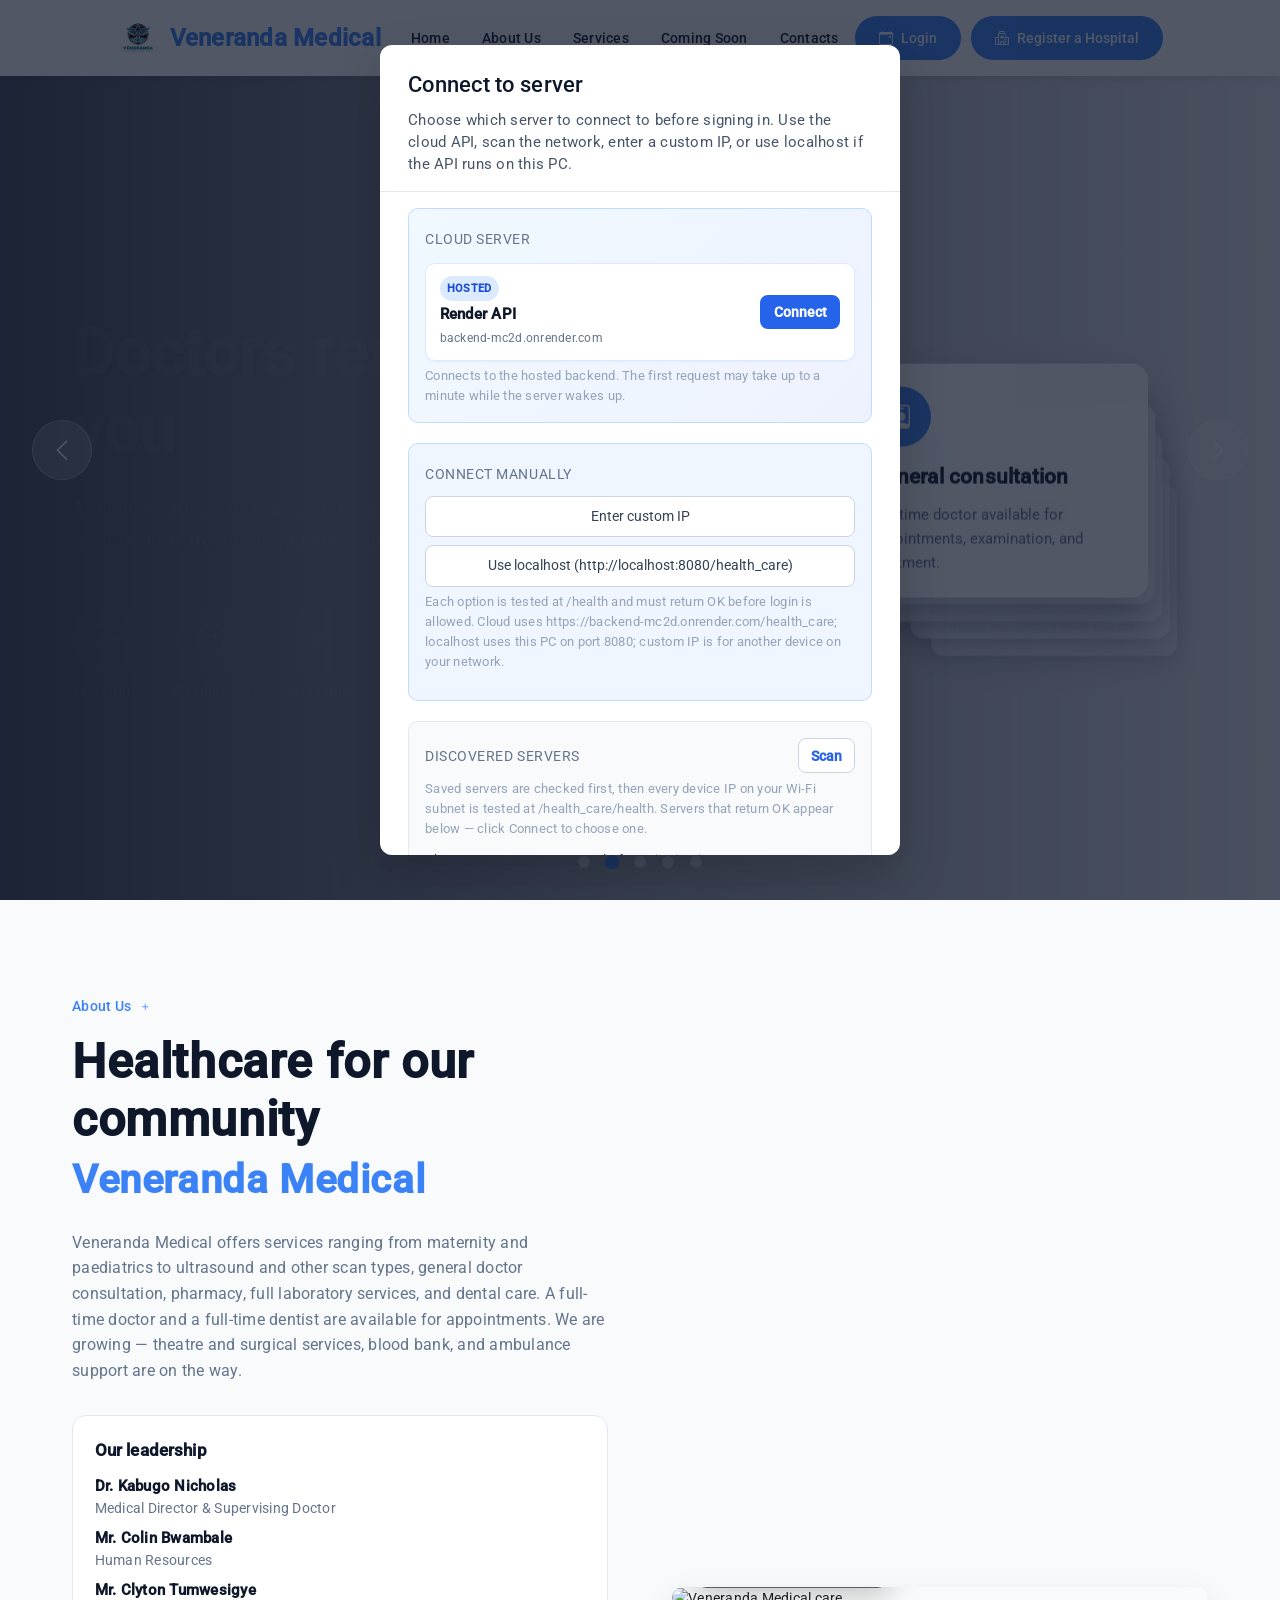
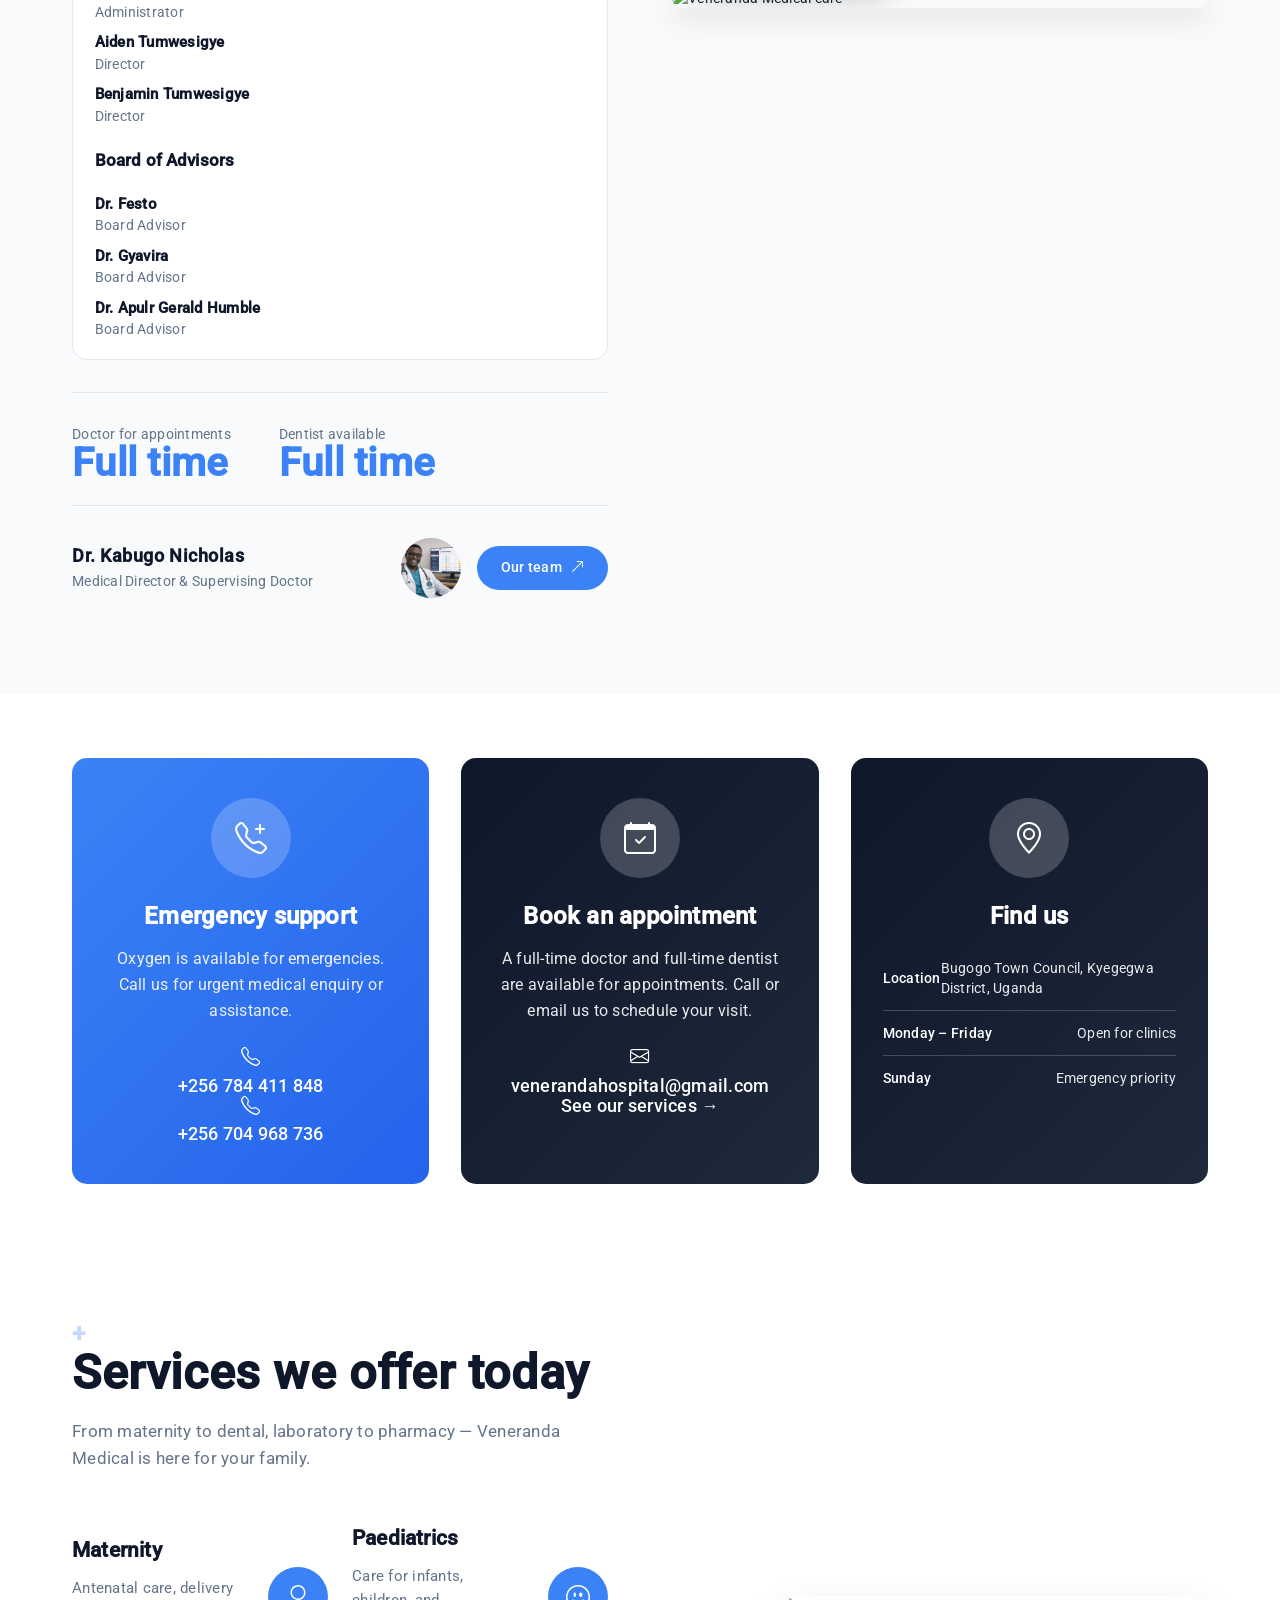
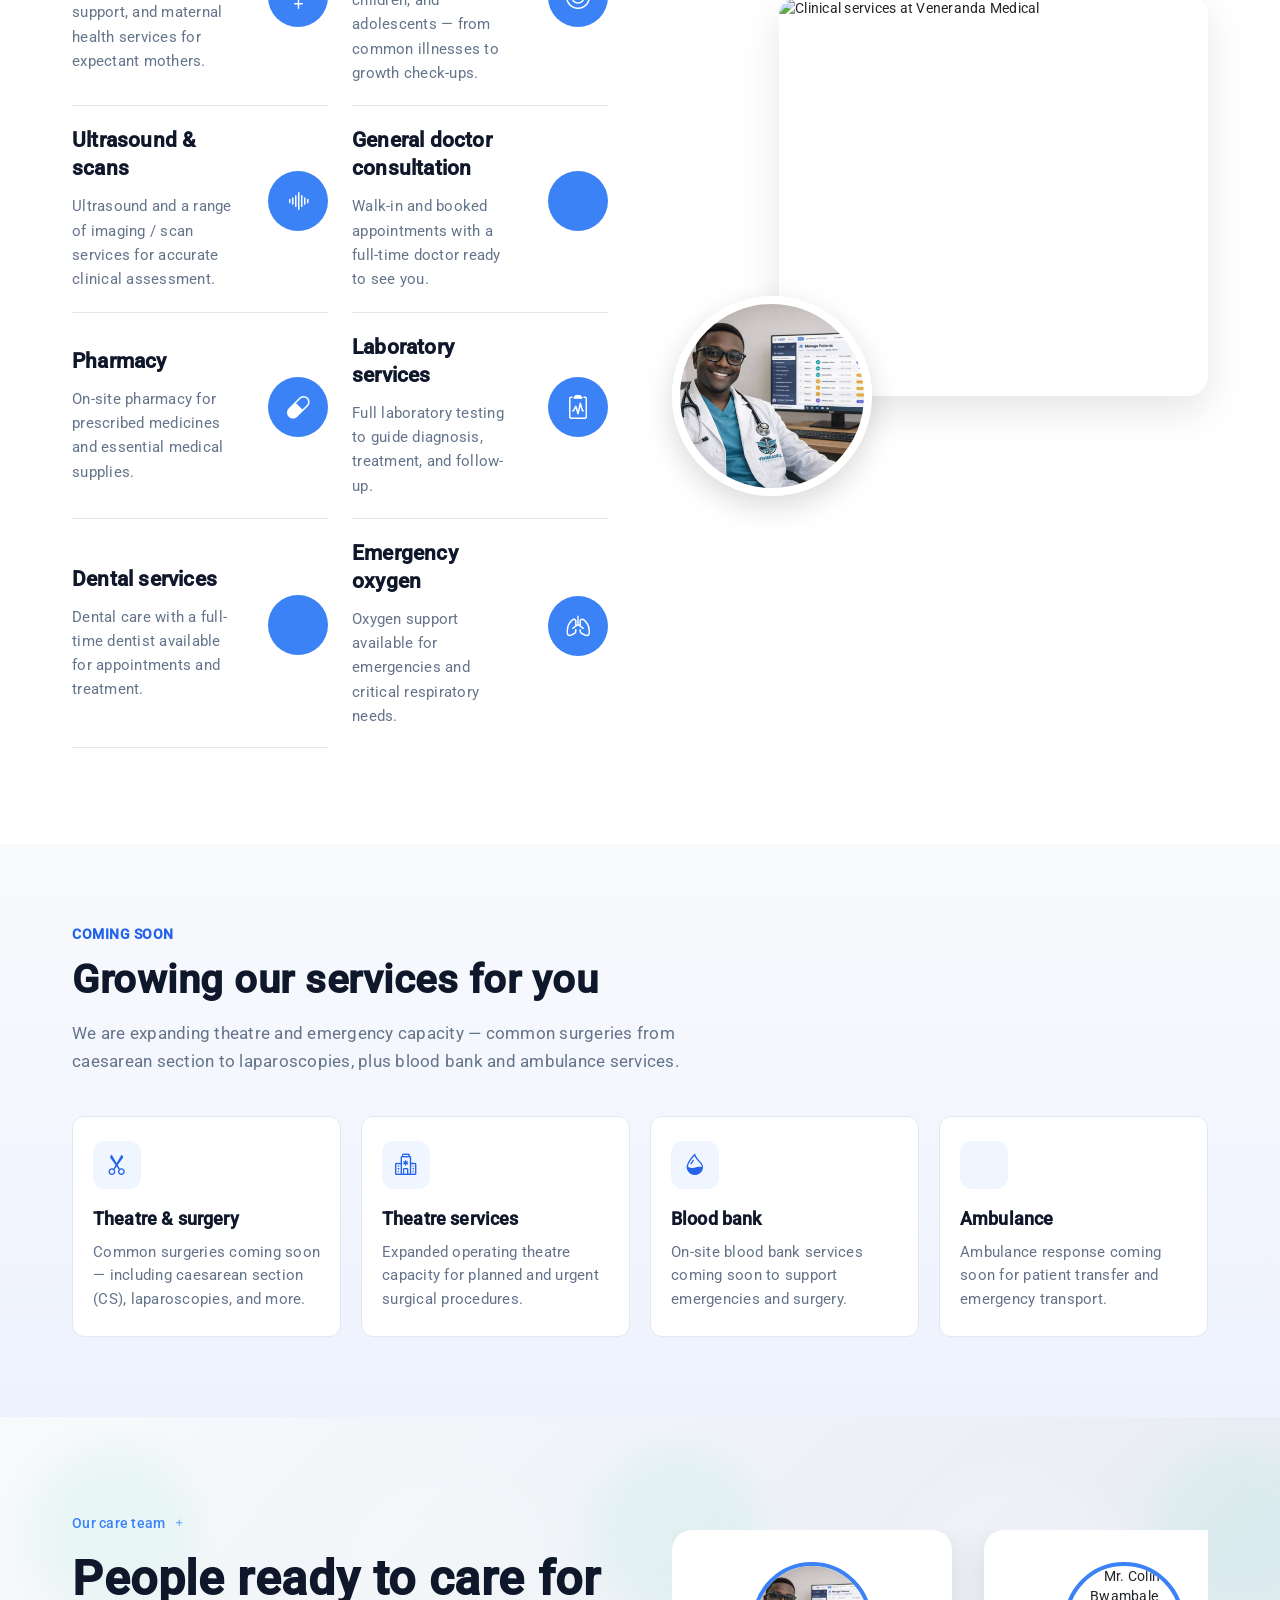
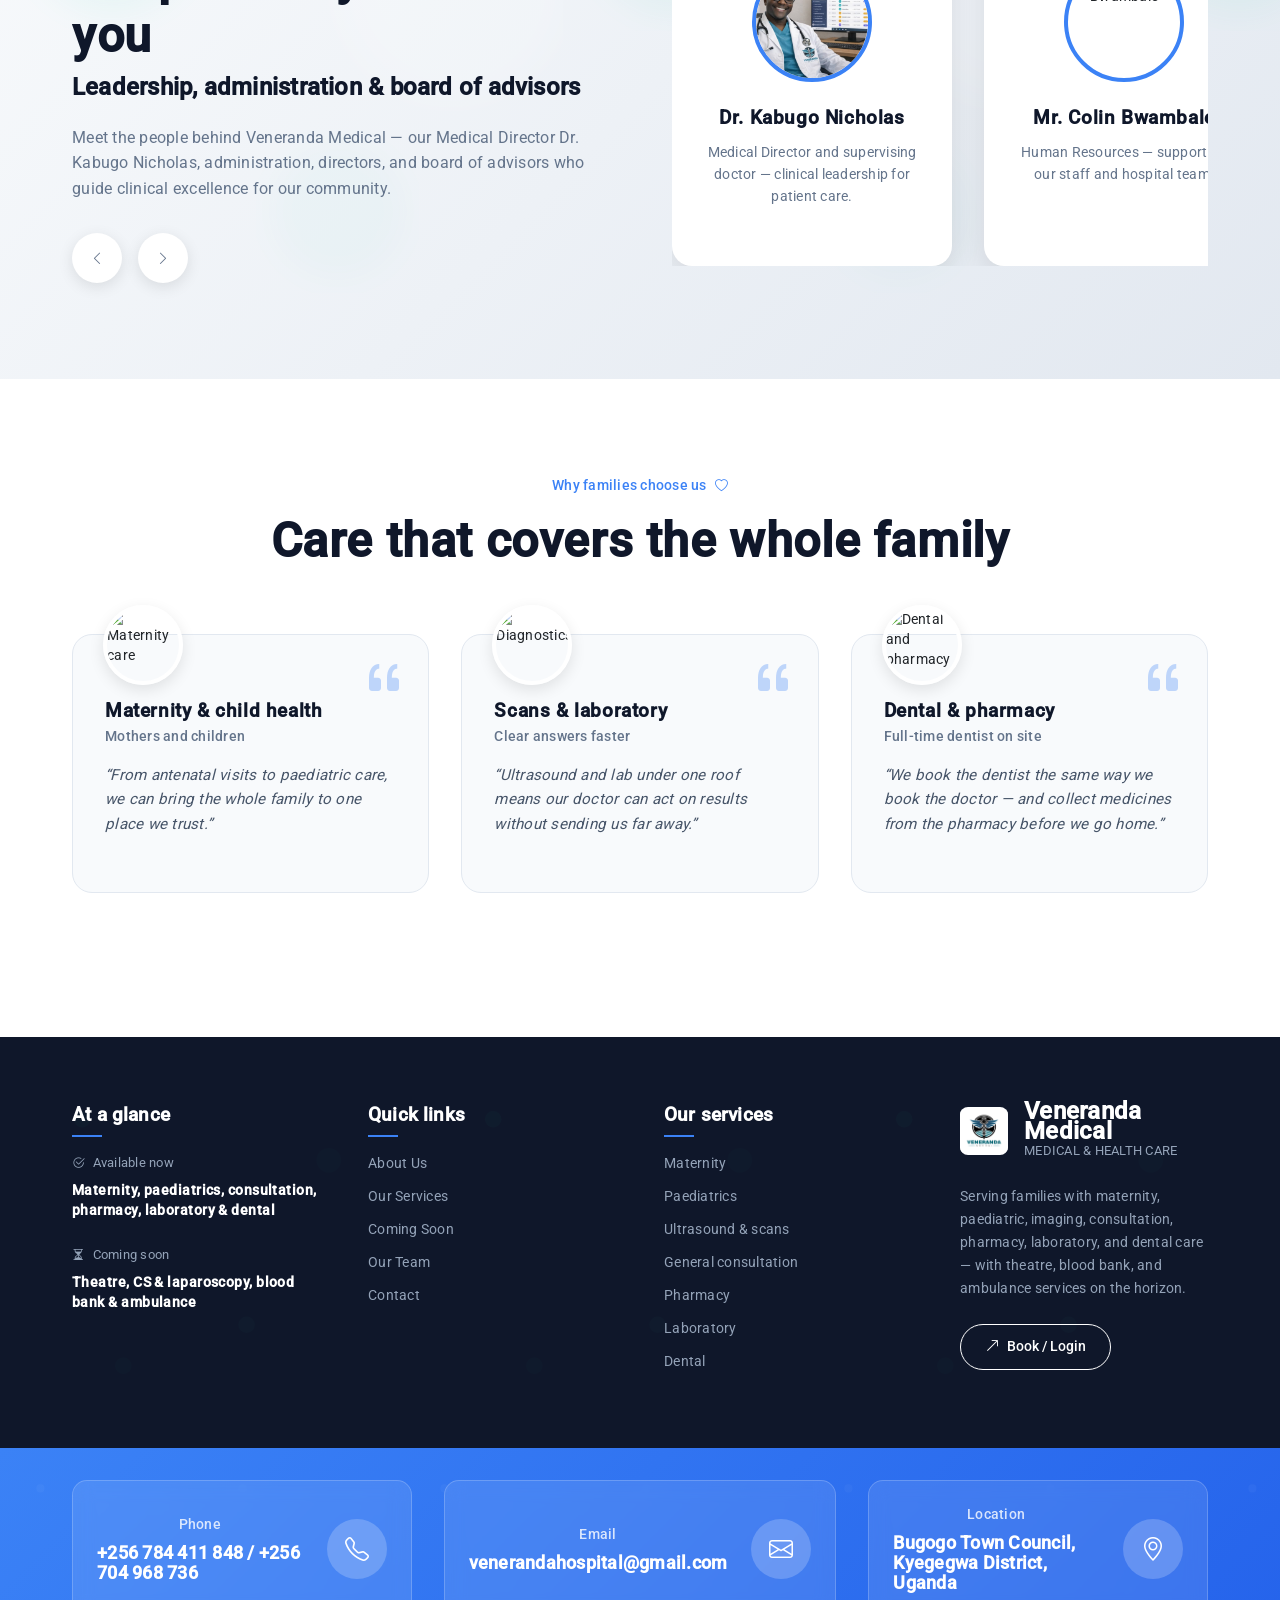
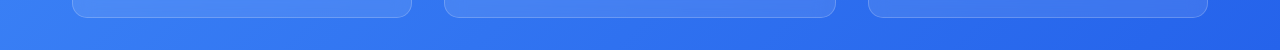
==== commit a3f47f81: "Pharmacy: prevent Prescription fields switch overlapping label Co-authored-by: Cursor <cursoragent@c" ====
--- a/index.html
+++ b/index.html
@@ -22,5 +22,5 @@
 <style>html{--mat-option-selected-state-label-text-color:#3f51b5;--mat-option-label-text-color:rgba(0, 0, 0, .87);--mat-option-hover-state-layer-color:rgba(0, 0, 0, .04);--mat-option-focus-state-layer-color:rgba(0, 0, 0, .04);--mat-option-selected-state-layer-color:rgba(0, 0, 0, .04)}html{--mat-optgroup-label-text-color:rgba(0, 0, 0, .87)}html{--mat-option-label-text-font:Roboto, sans-serif;--mat-option-label-text-line-height:24px;--mat-option-label-text-size:16px;--mat-option-label-text-tracking:.03125em;--mat-option-label-text-weight:400}html{--mat-optgroup-label-text-font:Roboto, sans-serif;--mat-optgroup-label-text-line-height:24px;--mat-optgroup-label-text-size:16px;--mat-optgroup-label-text-tracking:.03125em;--mat-optgroup-label-text-weight:400}html{--mdc-filled-text-field-caret-color:#3f51b5;--mdc-filled-text-field-focus-active-indicator-color:#3f51b5;--mdc-filled-text-field-focus-label-text-color:rgba(63, 81, 181, .87);--mdc-filled-text-field-container-color:whitesmoke;--mdc-filled-text-field-disabled-container-color:#fafafa;--mdc-filled-text-field-label-text-color:rgba(0, 0, 0, .6);--mdc-filled-text-field-disabled-label-text-color:rgba(0, 0, 0, .38);--mdc-filled-text-field-input-text-color:rgba(0, 0, 0, .87);--mdc-filled-text-field-disabled-input-text-color:rgba(0, 0, 0, .38);--mdc-filled-text-field-input-text-placeholder-color:rgba(0, 0, 0, .6);--mdc-filled-text-field-error-focus-label-text-color:#f44336;--mdc-filled-text-field-error-label-text-color:#f44336;--mdc-filled-text-field-error-caret-color:#f44336;--mdc-filled-text-field-active-indicator-color:rgba(0, 0, 0, .42);--mdc-filled-text-field-disabled-active-indicator-color:rgba(0, 0, 0, .06);--mdc-filled-text-field-hover-active-indicator-color:rgba(0, 0, 0, .87);--mdc-filled-text-field-error-active-indicator-color:#f44336;--mdc-filled-text-field-error-focus-active-indicator-color:#f44336;--mdc-filled-text-field-error-hover-active-indicator-color:#f44336;--mdc-outlined-text-field-caret-color:#3f51b5;--mdc-outlined-text-field-focus-outline-color:#3f51b5;--mdc-outlined-text-field-focus-label-text-color:rgba(63, 81, 181, .87);--mdc-outlined-text-field-label-text-color:rgba(0, 0, 0, .6);--mdc-outlined-text-field-disabled-label-text-color:rgba(0, 0, 0, .38);--mdc-outlined-text-field-input-text-color:rgba(0, 0, 0, .87);--mdc-outlined-text-field-disabled-input-text-color:rgba(0, 0, 0, .38);--mdc-outlined-text-field-input-text-placeholder-color:rgba(0, 0, 0, .6);--mdc-outlined-text-field-error-caret-color:#f44336;--mdc-outlined-text-field-error-focus-label-text-color:#f44336;--mdc-outlined-text-field-error-label-text-color:#f44336;--mdc-outlined-text-field-outline-color:rgba(0, 0, 0, .38);--mdc-outlined-text-field-disabled-outline-color:rgba(0, 0, 0, .06);--mdc-outlined-text-field-hover-outline-color:rgba(0, 0, 0, .87);--mdc-outlined-text-field-error-focus-outline-color:#f44336;--mdc-outlined-text-field-error-hover-outline-color:#f44336;--mdc-outlined-text-field-error-outline-color:#f44336;--mat-form-field-disabled-input-text-placeholder-color:rgba(0, 0, 0, .38)}html{--mdc-filled-text-field-label-text-font:Roboto, sans-serif;--mdc-filled-text-field-label-text-size:16px;--mdc-filled-text-field-label-text-tracking:.03125em;--mdc-filled-text-field-label-text-weight:400;--mdc-outlined-text-field-label-text-font:Roboto, sans-serif;--mdc-outlined-text-field-label-text-size:16px;--mdc-outlined-text-field-label-text-tracking:.03125em;--mdc-outlined-text-field-label-text-weight:400;--mat-form-field-container-text-font:Roboto, sans-serif;--mat-form-field-container-text-line-height:24px;--mat-form-field-container-text-size:16px;--mat-form-field-container-text-tracking:.03125em;--mat-form-field-container-text-weight:400;--mat-form-field-outlined-label-text-populated-size:16px;--mat-form-field-subscript-text-font:Roboto, sans-serif;--mat-form-field-subscript-text-line-height:20px;--mat-form-field-subscript-text-size:12px;--mat-form-field-subscript-text-tracking:.0333333333em;--mat-form-field-subscript-text-weight:400}html{--mat-select-panel-background-color:white;--mat-select-enabled-trigger-text-color:rgba(0, 0, 0, .87);--mat-select-disabled-trigger-text-color:rgba(0, 0, 0, .38);--mat-select-placeholder-text-color:rgba(0, 0, 0, .6);--mat-select-enabled-arrow-color:rgba(0, 0, 0, .54);--mat-select-disabled-arrow-color:rgba(0, 0, 0, .38);--mat-select-focused-arrow-color:rgba(63, 81, 181, .87);--mat-select-invalid-arrow-color:rgba(244, 67, 54, .87)}html{--mat-select-trigger-text-font:Roboto, sans-serif;--mat-select-trigger-text-line-height:24px;--mat-select-trigger-text-size:16px;--mat-select-trigger-text-tracking:.03125em;--mat-select-trigger-text-weight:400}html{--mat-autocomplete-background-color:white}html{--mat-menu-item-label-text-color:rgba(0, 0, 0, .87);--mat-menu-item-icon-color:rgba(0, 0, 0, .87);--mat-menu-item-hover-state-layer-color:rgba(0, 0, 0, .04);--mat-menu-item-focus-state-layer-color:rgba(0, 0, 0, .04);--mat-menu-container-color:white}html{--mat-menu-item-label-text-font:Roboto, sans-serif;--mat-menu-item-label-text-size:16px;--mat-menu-item-label-text-tracking:.03125em;--mat-menu-item-label-text-line-height:24px;--mat-menu-item-label-text-weight:400}html{--mat-paginator-container-text-color:rgba(0, 0, 0, .87);--mat-paginator-container-background-color:white;--mat-paginator-enabled-icon-color:rgba(0, 0, 0, .54);--mat-paginator-disabled-icon-color:rgba(0, 0, 0, .12)}html{--mat-paginator-container-size:56px}html{--mat-paginator-container-text-font:Roboto, sans-serif;--mat-paginator-container-text-line-height:20px;--mat-paginator-container-text-size:12px;--mat-paginator-container-text-tracking:.0333333333em;--mat-paginator-container-text-weight:400;--mat-paginator-select-trigger-text-size:12px}html{--mdc-checkbox-disabled-selected-icon-color:rgba(0, 0, 0, .38);--mdc-checkbox-disabled-unselected-icon-color:rgba(0, 0, 0, .38);--mdc-checkbox-selected-checkmark-color:#fff;--mdc-checkbox-selected-focus-icon-color:#ff4081;--mdc-checkbox-selected-hover-icon-color:#ff4081;--mdc-checkbox-selected-icon-color:#ff4081;--mdc-checkbox-selected-pressed-icon-color:#ff4081;--mdc-checkbox-unselected-focus-icon-color:#212121;--mdc-checkbox-unselected-hover-icon-color:#212121;--mdc-checkbox-unselected-icon-color:rgba(0, 0, 0, .54);--mdc-checkbox-unselected-pressed-icon-color:rgba(0, 0, 0, .54);--mdc-checkbox-selected-focus-state-layer-color:#ff4081;--mdc-checkbox-selected-hover-state-layer-color:#ff4081;--mdc-checkbox-selected-pressed-state-layer-color:#ff4081;--mdc-checkbox-unselected-focus-state-layer-color:black;--mdc-checkbox-unselected-hover-state-layer-color:black;--mdc-checkbox-unselected-pressed-state-layer-color:black}html{--mdc-checkbox-state-layer-size:40px}html{--mat-table-background-color:white;--mat-table-header-headline-color:rgba(0, 0, 0, .87);--mat-table-row-item-label-text-color:rgba(0, 0, 0, .87);--mat-table-row-item-outline-color:rgba(0, 0, 0, .12)}html{--mat-table-header-container-height:56px;--mat-table-footer-container-height:52px;--mat-table-row-item-container-height:52px}html{--mat-table-header-headline-font:Roboto, sans-serif;--mat-table-header-headline-line-height:22px;--mat-table-header-headline-size:14px;--mat-table-header-headline-weight:500;--mat-table-header-headline-tracking:.0071428571em;--mat-table-row-item-label-text-font:Roboto, sans-serif;--mat-table-row-item-label-text-line-height:20px;--mat-table-row-item-label-text-size:14px;--mat-table-row-item-label-text-weight:400;--mat-table-row-item-label-text-tracking:.0178571429em;--mat-table-footer-supporting-text-font:Roboto, sans-serif;--mat-table-footer-supporting-text-line-height:20px;--mat-table-footer-supporting-text-size:14px;--mat-table-footer-supporting-text-weight:400;--mat-table-footer-supporting-text-tracking:.0178571429em}html{--mat-badge-background-color:#3f51b5;--mat-badge-text-color:white;--mat-badge-disabled-state-background-color:#b9b9b9;--mat-badge-disabled-state-text-color:rgba(0, 0, 0, .38)}html{--mat-badge-text-font:Roboto, sans-serif;--mat-badge-text-size:12px;--mat-badge-text-weight:600;--mat-badge-small-size-text-size:9px;--mat-badge-large-size-text-size:24px}html{--mat-bottom-sheet-container-text-color:rgba(0, 0, 0, .87);--mat-bottom-sheet-container-background-color:white}html{--mat-bottom-sheet-container-text-font:Roboto, sans-serif;--mat-bottom-sheet-container-text-line-height:20px;--mat-bottom-sheet-container-text-size:14px;--mat-bottom-sheet-container-text-tracking:.0178571429em;--mat-bottom-sheet-container-text-weight:400}html{--mat-legacy-button-toggle-text-color:rgba(0, 0, 0, .38);--mat-legacy-button-toggle-state-layer-color:rgba(0, 0, 0, .12);--mat-legacy-button-toggle-selected-state-text-color:rgba(0, 0, 0, .54);--mat-legacy-button-toggle-selected-state-background-color:#e0e0e0;--mat-legacy-button-toggle-disabled-state-text-color:rgba(0, 0, 0, .26);--mat-legacy-button-toggle-disabled-state-background-color:#eeeeee;--mat-legacy-button-toggle-disabled-selected-state-background-color:#bdbdbd;--mat-standard-button-toggle-text-color:rgba(0, 0, 0, .87);--mat-standard-button-toggle-background-color:white;--mat-standard-button-toggle-state-layer-color:black;--mat-standard-button-toggle-selected-state-background-color:#e0e0e0;--mat-standard-button-toggle-selected-state-text-color:rgba(0, 0, 0, .87);--mat-standard-button-toggle-disabled-state-text-color:rgba(0, 0, 0, .26);--mat-standard-button-toggle-disabled-state-background-color:white;--mat-standard-button-toggle-disabled-selected-state-text-color:rgba(0, 0, 0, .87);--mat-standard-button-toggle-disabled-selected-state-background-color:#bdbdbd;--mat-standard-button-toggle-divider-color:#e0e0e0}html{--mat-standard-button-toggle-height:48px}html{--mat-legacy-button-toggle-text-font:Roboto, sans-serif;--mat-standard-button-toggle-text-font:Roboto, sans-serif}html{--mat-datepicker-calendar-date-selected-state-text-color:white;--mat-datepicker-calendar-date-selected-state-background-color:#3f51b5;--mat-datepicker-calendar-date-selected-disabled-state-background-color:rgba(63, 81, 181, .4);--mat-datepicker-calendar-date-today-selected-state-outline-color:white;--mat-datepicker-calendar-date-focus-state-background-color:rgba(63, 81, 181, .3);--mat-datepicker-calendar-date-hover-state-background-color:rgba(63, 81, 181, .3);--mat-datepicker-toggle-active-state-icon-color:#3f51b5;--mat-datepicker-calendar-date-in-range-state-background-color:rgba(63, 81, 181, .2);--mat-datepicker-calendar-date-in-comparison-range-state-background-color:rgba(249, 171, 0, .2);--mat-datepicker-calendar-date-in-overlap-range-state-background-color:#a8dab5;--mat-datepicker-calendar-date-in-overlap-range-selected-state-background-color:#46a35e;--mat-datepicker-toggle-icon-color:rgba(0, 0, 0, .54);--mat-datepicker-calendar-body-label-text-color:rgba(0, 0, 0, .54);--mat-datepicker-calendar-period-button-icon-color:rgba(0, 0, 0, .54);--mat-datepicker-calendar-navigation-button-icon-color:rgba(0, 0, 0, .54);--mat-datepicker-calendar-header-divider-color:rgba(0, 0, 0, .12);--mat-datepicker-calendar-header-text-color:rgba(0, 0, 0, .54);--mat-datepicker-calendar-date-today-outline-color:rgba(0, 0, 0, .38);--mat-datepicker-calendar-date-today-disabled-state-outline-color:rgba(0, 0, 0, .18);--mat-datepicker-calendar-date-text-color:rgba(0, 0, 0, .87);--mat-datepicker-calendar-date-outline-color:transparent;--mat-datepicker-calendar-date-disabled-state-text-color:rgba(0, 0, 0, .38);--mat-datepicker-calendar-date-preview-state-outline-color:rgba(0, 0, 0, .24);--mat-datepicker-range-input-separator-color:rgba(0, 0, 0, .87);--mat-datepicker-range-input-disabled-state-separator-color:rgba(0, 0, 0, .38);--mat-datepicker-range-input-disabled-state-text-color:rgba(0, 0, 0, .38);--mat-datepicker-calendar-container-background-color:white;--mat-datepicker-calendar-container-text-color:rgba(0, 0, 0, .87)}html{--mat-datepicker-calendar-text-font:Roboto, sans-serif;--mat-datepicker-calendar-text-size:13px;--mat-datepicker-calendar-body-label-text-size:14px;--mat-datepicker-calendar-body-label-text-weight:500;--mat-datepicker-calendar-period-button-text-size:14px;--mat-datepicker-calendar-period-button-text-weight:500;--mat-datepicker-calendar-header-text-size:11px;--mat-datepicker-calendar-header-text-weight:400}html{--mat-divider-color:rgba(0, 0, 0, .12)}html{--mat-expansion-container-background-color:white;--mat-expansion-container-text-color:rgba(0, 0, 0, .87);--mat-expansion-actions-divider-color:rgba(0, 0, 0, .12);--mat-expansion-header-hover-state-layer-color:rgba(0, 0, 0, .04);--mat-expansion-header-focus-state-layer-color:rgba(0, 0, 0, .04);--mat-expansion-header-disabled-state-text-color:rgba(0, 0, 0, .26);--mat-expansion-header-text-color:rgba(0, 0, 0, .87);--mat-expansion-header-description-color:rgba(0, 0, 0, .54);--mat-expansion-header-indicator-color:rgba(0, 0, 0, .54)}html{--mat-expansion-header-collapsed-state-height:48px;--mat-expansion-header-expanded-state-height:64px}html{--mat-expansion-header-text-font:Roboto, sans-serif;--mat-expansion-header-text-size:14px;--mat-expansion-header-text-weight:500;--mat-expansion-header-text-line-height:inherit;--mat-expansion-header-text-tracking:inherit;--mat-expansion-container-text-font:Roboto, sans-serif;--mat-expansion-container-text-line-height:20px;--mat-expansion-container-text-size:14px;--mat-expansion-container-text-tracking:.0178571429em;--mat-expansion-container-text-weight:400}html{--mat-grid-list-tile-header-primary-text-size:14px;--mat-grid-list-tile-header-secondary-text-size:12px;--mat-grid-list-tile-footer-primary-text-size:14px;--mat-grid-list-tile-footer-secondary-text-size:12px}html{--mat-icon-color:inherit}html{--mat-sidenav-container-divider-color:rgba(0, 0, 0, .12);--mat-sidenav-container-background-color:white;--mat-sidenav-container-text-color:rgba(0, 0, 0, .87);--mat-sidenav-content-background-color:#fafafa;--mat-sidenav-content-text-color:rgba(0, 0, 0, .87);--mat-sidenav-scrim-color:rgba(0, 0, 0, .6)}html{--mat-stepper-header-icon-foreground-color:white;--mat-stepper-header-selected-state-icon-background-color:#3f51b5;--mat-stepper-header-selected-state-icon-foreground-color:white;--mat-stepper-header-done-state-icon-background-color:#3f51b5;--mat-stepper-header-done-state-icon-foreground-color:white;--mat-stepper-header-edit-state-icon-background-color:#3f51b5;--mat-stepper-header-edit-state-icon-foreground-color:white;--mat-stepper-container-color:white;--mat-stepper-line-color:rgba(0, 0, 0, .12);--mat-stepper-header-hover-state-layer-color:rgba(0, 0, 0, .04);--mat-stepper-header-focus-state-layer-color:rgba(0, 0, 0, .04);--mat-stepper-header-label-text-color:rgba(0, 0, 0, .54);--mat-stepper-header-optional-label-text-color:rgba(0, 0, 0, .54);--mat-stepper-header-selected-state-label-text-color:rgba(0, 0, 0, .87);--mat-stepper-header-error-state-label-text-color:#f44336;--mat-stepper-header-icon-background-color:rgba(0, 0, 0, .54);--mat-stepper-header-error-state-icon-foreground-color:#f44336;--mat-stepper-header-error-state-icon-background-color:transparent}html{--mat-stepper-header-height:72px}html{--mat-stepper-container-text-font:Roboto, sans-serif;--mat-stepper-header-label-text-font:Roboto, sans-serif;--mat-stepper-header-label-text-size:14px;--mat-stepper-header-label-text-weight:400;--mat-stepper-header-error-state-label-text-size:16px;--mat-stepper-header-selected-state-label-text-size:16px;--mat-stepper-header-selected-state-label-text-weight:400}html{--mat-toolbar-container-background-color:whitesmoke;--mat-toolbar-container-text-color:rgba(0, 0, 0, .87)}html{--mat-toolbar-standard-height:64px;--mat-toolbar-mobile-height:56px}html{--mat-toolbar-title-text-font:Roboto, sans-serif;--mat-toolbar-title-text-line-height:32px;--mat-toolbar-title-text-size:20px;--mat-toolbar-title-text-tracking:.0125em;--mat-toolbar-title-text-weight:500}.mat-typography{font-size:14px;font-weight:400;line-height:20px;font-family:Roboto,sans-serif;letter-spacing:.0178571429em}:root{--blue:#007bff;--indigo:#6610f2;--purple:#6f42c1;--pink:#e83e8c;--red:#dc3545;--orange:#fd7e14;--yellow:#ffc107;--green:#28a745;--teal:#20c997;--cyan:#17a2b8;--white:#fff;--gray:#6c757d;--gray-dark:#343a40;--primary:#007bff;--secondary:#6c757d;--success:#28a745;--info:#17a2b8;--warning:#ffc107;--danger:#dc3545;--light:#f8f9fa;--dark:#343a40;--breakpoint-xs:0;--breakpoint-sm:576px;--breakpoint-md:768px;--breakpoint-lg:992px;--breakpoint-xl:1200px;--font-family-sans-serif:-apple-system,BlinkMacSystemFont,"Segoe UI",Roboto,"Helvetica Neue",Arial,"Noto Sans","Liberation Sans",sans-serif,"Apple Color Emoji","Segoe UI Emoji","Segoe UI Symbol","Noto Color Emoji";--font-family-monospace:SFMono-Regular,Menlo,Monaco,Consolas,"Liberation Mono","Courier New",monospace}*,:after,:before{box-sizing:border-box}html{font-family:sans-serif;line-height:1.15;-webkit-text-size-adjust:100%;-webkit-tap-highlight-color:transparent}body{margin:0;font-family:-apple-system,BlinkMacSystemFont,Segoe UI,Roboto,Helvetica Neue,Arial,Noto Sans,Liberation Sans,sans-serif,"Apple Color Emoji","Segoe UI Emoji",Segoe UI Symbol,"Noto Color Emoji";font-size:1rem;font-weight:400;line-height:1.5;color:#212529;text-align:left;background-color:#fff}@media print{*,:after,:before{text-shadow:none!important;box-shadow:none!important}@page{size:a3}body{min-width:992px!important}}@font-face{font-family:Roboto;font-style:normal;font-display:swap;font-weight:300;src:url(roboto-cyrillic-ext-300-normal.1fc8d11578a29db1.woff2) format("woff2"),url(roboto-cyrillic-ext-300-normal.58e4cefac0ce946c.woff) format("woff");unicode-range:U+0460-052F,U+1C80-1C8A,U+20B4,U+2DE0-2DFF,U+A640-A69F,U+FE2E-FE2F}@font-face{font-family:Roboto;font-style:normal;font-display:swap;font-weight:300;src:url(roboto-cyrillic-300-normal.5c302278c8bbfeb2.woff2) format("woff2"),url(roboto-cyrillic-300-normal.d8693e24cb564c8d.woff) format("woff");unicode-range:U+0301,U+0400-045F,U+0490-0491,U+04B0-04B1,U+2116}@font-face{font-family:Roboto;font-style:normal;font-display:swap;font-weight:300;src:url(roboto-greek-ext-300-normal.a079474cf59654e5.woff2) format("woff2"),url(roboto-greek-ext-300-normal.bd0324be67a39a29.woff) format("woff");unicode-range:U+1F00-1FFF}@font-face{font-family:Roboto;font-style:normal;font-display:swap;font-weight:300;src:url(roboto-greek-300-normal.fb686d5dac6b1700.woff2) format("woff2"),url(roboto-greek-300-normal.faeef11203fde072.woff) format("woff");unicode-range:U+0370-0377,U+037A-037F,U+0384-038A,U+038C,U+038E-03A1,U+03A3-03FF}@font-face{font-family:Roboto;font-style:normal;font-display:swap;font-weight:300;src:url(roboto-math-300-normal.f5af86f1571f030a.woff2) format("woff2"),url(roboto-math-300-normal.9788d9d4216b5446.woff) format("woff");unicode-range:U+0302-0303,U+0305,U+0307-0308,U+0310,U+0312,U+0315,U+031A,U+0326-0327,U+032C,U+032F-0330,U+0332-0333,U+0338,U+033A,U+0346,U+034D,U+0391-03A1,U+03A3-03A9,U+03B1-03C9,U+03D1,U+03D5-03D6,U+03F0-03F1,U+03F4-03F5,U+2016-2017,U+2034-2038,U+203C,U+2040,U+2043,U+2047,U+2050,U+2057,U+205F,U+2070-2071,U+2074-208E,U+2090-209C,U+20D0-20DC,U+20E1,U+20E5-20EF,U+2100-2112,U+2114-2115,U+2117-2121,U+2123-214F,U+2190,U+2192,U+2194-21AE,U+21B0-21E5,U+21F1-21F2,U+21F4-2211,U+2213-2214,U+2216-22FF,U+2308-230B,U+2310,U+2319,U+231C-2321,U+2336-237A,U+237C,U+2395,U+239B-23B7,U+23D0,U+23DC-23E1,U+2474-2475,U+25AF,U+25B3,U+25B7,U+25BD,U+25C1,U+25CA,U+25CC,U+25FB,U+266D-266F,U+27C0-27FF,U+2900-2AFF,U+2B0E-2B11,U+2B30-2B4C,U+2BFE,U+3030,U+FF5B,U+FF5D,U+1D400-1D7FF,U+1EE00-1EEFF}@font-face{font-family:Roboto;font-style:normal;font-display:swap;font-weight:300;src:url(roboto-symbols-300-normal.2396c53ff793f5ff.woff2) format("woff2"),url(roboto-symbols-300-normal.7e1adf73394a4492.woff) format("woff");unicode-range:U+0001-000C,U+000E-001F,U+007F-009F,U+20DD-20E0,U+20E2-20E4,U+2150-218F,U+2190,U+2192,U+2194-2199,U+21AF,U+21E6-21F0,U+21F3,U+2218-2219,U+2299,U+22C4-22C6,U+2300-243F,U+2440-244A,U+2460-24FF,U+25A0-27BF,U+2800-28FF,U+2921-2922,U+2981,U+29BF,U+29EB,U+2B00-2BFF,U+4DC0-4DFF,U+FFF9-FFFB,U+10140-1018E,U+10190-1019C,U+101A0,U+101D0-101FD,U+102E0-102FB,U+10E60-10E7E,U+1D2C0-1D2D3,U+1D2E0-1D37F,U+1F000-1F0FF,U+1F100-1F1AD,U+1F1E6-1F1FF,U+1F30D-1F30F,U+1F315,U+1F31C,U+1F31E,U+1F320-1F32C,U+1F336,U+1F378,U+1F37D,U+1F382,U+1F393-1F39F,U+1F3A7-1F3A8,U+1F3AC-1F3AF,U+1F3C2,U+1F3C4-1F3C6,U+1F3CA-1F3CE,U+1F3D4-1F3E0,U+1F3ED,U+1F3F1-1F3F3,U+1F3F5-1F3F7,U+1F408,U+1F415,U+1F41F,U+1F426,U+1F43F,U+1F441-1F442,U+1F444,U+1F446-1F449,U+1F44C-1F44E,U+1F453,U+1F46A,U+1F47D,U+1F4A3,U+1F4B0,U+1F4B3,U+1F4B9,U+1F4BB,U+1F4BF,U+1F4C8-1F4CB,U+1F4D6,U+1F4DA,U+1F4DF,U+1F4E3-1F4E6,U+1F4EA-1F4ED,U+1F4F7,U+1F4F9-1F4FB,U+1F4FD-1F4FE,U+1F503,U+1F507-1F50B,U+1F50D,U+1F512-1F513,U+1F53E-1F54A,U+1F54F-1F5FA,U+1F610,U+1F650-1F67F,U+1F687,U+1F68D,U+1F691,U+1F694,U+1F698,U+1F6AD,U+1F6B2,U+1F6B9-1F6BA,U+1F6BC,U+1F6C6-1F6CF,U+1F6D3-1F6D7,U+1F6E0-1F6EA,U+1F6F0-1F6F3,U+1F6F7-1F6FC,U+1F700-1F7FF,U+1F800-1F80B,U+1F810-1F847,U+1F850-1F859,U+1F860-1F887,U+1F890-1F8AD,U+1F8B0-1F8BB,U+1F8C0-1F8C1,U+1F900-1F90B,U+1F93B,U+1F946,U+1F984,U+1F996,U+1F9E9,U+1FA00-1FA6F,U+1FA70-1FA7C,U+1FA80-1FA89,U+1FA8F-1FAC6,U+1FACE-1FADC,U+1FADF-1FAE9,U+1FAF0-1FAF8,U+1FB00-1FBFF}@font-face{font-family:Roboto;font-style:normal;font-display:swap;font-weight:300;src:url(roboto-vietnamese-300-normal.4d462ba07fd64cd2.woff2) format("woff2"),url(roboto-vietnamese-300-normal.9f26e16bcbbf952a.woff) format("woff");unicode-range:U+0102-0103,U+0110-0111,U+0128-0129,U+0168-0169,U+01A0-01A1,U+01AF-01B0,U+0300-0301,U+0303-0304,U+0308-0309,U+0323,U+0329,U+1EA0-1EF9,U+20AB}@font-face{font-family:Roboto;font-style:normal;font-display:swap;font-weight:300;src:url(roboto-latin-ext-300-normal.8bb2cfcb3a68417c.woff2) format("woff2"),url(roboto-latin-ext-300-normal.698f42e699a539f7.woff) format("woff");unicode-range:U+0100-02BA,U+02BD-02C5,U+02C7-02CC,U+02CE-02D7,U+02DD-02FF,U+0304,U+0308,U+0329,U+1D00-1DBF,U+1E00-1E9F,U+1EF2-1EFF,U+2020,U+20A0-20AB,U+20AD-20C0,U+2113,U+2C60-2C7F,U+A720-A7FF}@font-face{font-family:Roboto;font-style:normal;font-display:swap;font-weight:300;src:url(roboto-latin-300-normal.cb53830ab7f72c8f.woff2) format("woff2"),url(roboto-latin-300-normal.3d14393414321b88.woff) format("woff");unicode-range:U+0000-00FF,U+0131,U+0152-0153,U+02BB-02BC,U+02C6,U+02DA,U+02DC,U+0304,U+0308,U+0329,U+2000-206F,U+20AC,U+2122,U+2191,U+2193,U+2212,U+2215,U+FEFF,U+FFFD}@font-face{font-family:Roboto;font-style:normal;font-display:swap;font-weight:400;src:url(roboto-cyrillic-ext-400-normal.4e932adfc1c34dde.woff2) format("woff2"),url(roboto-cyrillic-ext-400-normal.c7bd950f8ec900fc.woff) format("woff");unicode-range:U+0460-052F,U+1C80-1C8A,U+20B4,U+2DE0-2DFF,U+A640-A69F,U+FE2E-FE2F}@font-face{font-family:Roboto;font-style:normal;font-display:swap;font-weight:400;src:url(roboto-cyrillic-400-normal.aecfd4206f9219f1.woff2) format("woff2"),url(roboto-cyrillic-400-normal.f26db87a8b8f7b93.woff) format("woff");unicode-range:U+0301,U+0400-045F,U+0490-0491,U+04B0-04B1,U+2116}@font-face{font-family:Roboto;font-style:normal;font-display:swap;font-weight:400;src:url(roboto-greek-ext-400-normal.439a5c61198e50c2.woff2) format("woff2"),url(roboto-greek-ext-400-normal.4c595897de03fa35.woff) format("woff");unicode-range:U+1F00-1FFF}@font-face{font-family:Roboto;font-style:normal;font-display:swap;font-weight:400;src:url(roboto-greek-400-normal.abea67f714b0afb7.woff2) format("woff2"),url(roboto-greek-400-normal.c54d64b6fd50e195.woff) format("woff");unicode-range:U+0370-0377,U+037A-037F,U+0384-038A,U+038C,U+038E-03A1,U+03A3-03FF}@font-face{font-family:Roboto;font-style:normal;font-display:swap;font-weight:400;src:url(roboto-math-400-normal.67b430739fcd7575.woff2) format("woff2"),url(roboto-math-400-normal.11d6a7ddfc4fce14.woff) format("woff");unicode-range:U+0302-0303,U+0305,U+0307-0308,U+0310,U+0312,U+0315,U+031A,U+0326-0327,U+032C,U+032F-0330,U+0332-0333,U+0338,U+033A,U+0346,U+034D,U+0391-03A1,U+03A3-03A9,U+03B1-03C9,U+03D1,U+03D5-03D6,U+03F0-03F1,U+03F4-03F5,U+2016-2017,U+2034-2038,U+203C,U+2040,U+2043,U+2047,U+2050,U+2057,U+205F,U+2070-2071,U+2074-208E,U+2090-209C,U+20D0-20DC,U+20E1,U+20E5-20EF,U+2100-2112,U+2114-2115,U+2117-2121,U+2123-214F,U+2190,U+2192,U+2194-21AE,U+21B0-21E5,U+21F1-21F2,U+21F4-2211,U+2213-2214,U+2216-22FF,U+2308-230B,U+2310,U+2319,U+231C-2321,U+2336-237A,U+237C,U+2395,U+239B-23B7,U+23D0,U+23DC-23E1,U+2474-2475,U+25AF,U+25B3,U+25B7,U+25BD,U+25C1,U+25CA,U+25CC,U+25FB,U+266D-266F,U+27C0-27FF,U+2900-2AFF,U+2B0E-2B11,U+2B30-2B4C,U+2BFE,U+3030,U+FF5B,U+FF5D,U+1D400-1D7FF,U+1EE00-1EEFF}@font-face{font-family:Roboto;font-style:normal;font-display:swap;font-weight:400;src:url(roboto-symbols-400-normal.8cb722e8a140d949.woff2) format("woff2"),url(roboto-symbols-400-normal.f6d2d5ec747654dc.woff) format("woff");unicode-range:U+0001-000C,U+000E-001F,U+007F-009F,U+20DD-20E0,U+20E2-20E4,U+2150-218F,U+2190,U+2192,U+2194-2199,U+21AF,U+21E6-21F0,U+21F3,U+2218-2219,U+2299,U+22C4-22C6,U+2300-243F,U+2440-244A,U+2460-24FF,U+25A0-27BF,U+2800-28FF,U+2921-2922,U+2981,U+29BF,U+29EB,U+2B00-2BFF,U+4DC0-4DFF,U+FFF9-FFFB,U+10140-1018E,U+10190-1019C,U+101A0,U+101D0-101FD,U+102E0-102FB,U+10E60-10E7E,U+1D2C0-1D2D3,U+1D2E0-1D37F,U+1F000-1F0FF,U+1F100-1F1AD,U+1F1E6-1F1FF,U+1F30D-1F30F,U+1F315,U+1F31C,U+1F31E,U+1F320-1F32C,U+1F336,U+1F378,U+1F37D,U+1F382,U+1F393-1F39F,U+1F3A7-1F3A8,U+1F3AC-1F3AF,U+1F3C2,U+1F3C4-1F3C6,U+1F3CA-1F3CE,U+1F3D4-1F3E0,U+1F3ED,U+1F3F1-1F3F3,U+1F3F5-1F3F7,U+1F408,U+1F415,U+1F41F,U+1F426,U+1F43F,U+1F441-1F442,U+1F444,U+1F446-1F449,U+1F44C-1F44E,U+1F453,U+1F46A,U+1F47D,U+1F4A3,U+1F4B0,U+1F4B3,U+1F4B9,U+1F4BB,U+1F4BF,U+1F4C8-1F4CB,U+1F4D6,U+1F4DA,U+1F4DF,U+1F4E3-1F4E6,U+1F4EA-1F4ED,U+1F4F7,U+1F4F9-1F4FB,U+1F4FD-1F4FE,U+1F503,U+1F507-1F50B,U+1F50D,U+1F512-1F513,U+1F53E-1F54A,U+1F54F-1F5FA,U+1F610,U+1F650-1F67F,U+1F687,U+1F68D,U+1F691,U+1F694,U+1F698,U+1F6AD,U+1F6B2,U+1F6B9-1F6BA,U+1F6BC,U+1F6C6-1F6CF,U+1F6D3-1F6D7,U+1F6E0-1F6EA,U+1F6F0-1F6F3,U+1F6F7-1F6FC,U+1F700-1F7FF,U+1F800-1F80B,U+1F810-1F847,U+1F850-1F859,U+1F860-1F887,U+1F890-1F8AD,U+1F8B0-1F8BB,U+1F8C0-1F8C1,U+1F900-1F90B,U+1F93B,U+1F946,U+1F984,U+1F996,U+1F9E9,U+1FA00-1FA6F,U+1FA70-1FA7C,U+1FA80-1FA89,U+1FA8F-1FAC6,U+1FACE-1FADC,U+1FADF-1FAE9,U+1FAF0-1FAF8,U+1FB00-1FBFF}@font-face{font-family:Roboto;font-style:normal;font-display:swap;font-weight:400;src:url(roboto-vietnamese-400-normal.5004a87f2b749e41.woff2) format("woff2"),url(roboto-vietnamese-400-normal.18db54bb73b6e283.woff) format("woff");unicode-range:U+0102-0103,U+0110-0111,U+0128-0129,U+0168-0169,U+01A0-01A1,U+01AF-01B0,U+0300-0301,U+0303-0304,U+0308-0309,U+0323,U+0329,U+1EA0-1EF9,U+20AB}@font-face{font-family:Roboto;font-style:normal;font-display:swap;font-weight:400;src:url(roboto-latin-ext-400-normal.4ae631fd7beb1f54.woff2) format("woff2"),url(roboto-latin-ext-400-normal.a32415be6ee60307.woff) format("woff");unicode-range:U+0100-02BA,U+02BD-02C5,U+02C7-02CC,U+02CE-02D7,U+02DD-02FF,U+0304,U+0308,U+0329,U+1D00-1DBF,U+1E00-1E9F,U+1EF2-1EFF,U+2020,U+20A0-20AB,U+20AD-20C0,U+2113,U+2C60-2C7F,U+A720-A7FF}@font-face{font-family:Roboto;font-style:normal;font-display:swap;font-weight:400;src:url(roboto-latin-400-normal.5bafb11d927758dd.woff2) format("woff2"),url(roboto-latin-400-normal.ef1bd719cec5e02a.woff) format("woff");unicode-range:U+0000-00FF,U+0131,U+0152-0153,U+02BB-02BC,U+02C6,U+02DA,U+02DC,U+0304,U+0308,U+0329,U+2000-206F,U+20AC,U+2122,U+2191,U+2193,U+2212,U+2215,U+FEFF,U+FFFD}@font-face{font-family:Roboto;font-style:normal;font-display:swap;font-weight:500;src:url(roboto-cyrillic-ext-500-normal.10d1a7ec57c45e6a.woff2) format("woff2"),url(roboto-cyrillic-ext-500-normal.00214ee4d0f9a6f7.woff) format("woff");unicode-range:U+0460-052F,U+1C80-1C8A,U+20B4,U+2DE0-2DFF,U+A640-A69F,U+FE2E-FE2F}@font-face{font-family:Roboto;font-style:normal;font-display:swap;font-weight:500;src:url(roboto-cyrillic-500-normal.89e84c5093edcc7d.woff2) format("woff2"),url(roboto-cyrillic-500-normal.0598219e736deb4b.woff) format("woff");unicode-range:U+0301,U+0400-045F,U+0490-0491,U+04B0-04B1,U+2116}@font-face{font-family:Roboto;font-style:normal;font-display:swap;font-weight:500;src:url(roboto-greek-ext-500-normal.a32cb7f849a6d197.woff2) format("woff2"),url(roboto-greek-ext-500-normal.13b2e1b18a63576f.woff) format("woff");unicode-range:U+1F00-1FFF}@font-face{font-family:Roboto;font-style:normal;font-display:swap;font-weight:500;src:url(roboto-greek-500-normal.bd931ffeb51359b9.woff2) format("woff2"),url(roboto-greek-500-normal.62b2175a10c385ed.woff) format("woff");unicode-range:U+0370-0377,U+037A-037F,U+0384-038A,U+038C,U+038E-03A1,U+03A3-03FF}@font-face{font-family:Roboto;font-style:normal;font-display:swap;font-weight:500;src:url(roboto-math-500-normal.be8727f7ce58a6e2.woff2) format("woff2"),url(roboto-math-500-normal.da3d98024cd384bb.woff) format("woff");unicode-range:U+0302-0303,U+0305,U+0307-0308,U+0310,U+0312,U+0315,U+031A,U+0326-0327,U+032C,U+032F-0330,U+0332-0333,U+0338,U+033A,U+0346,U+034D,U+0391-03A1,U+03A3-03A9,U+03B1-03C9,U+03D1,U+03D5-03D6,U+03F0-03F1,U+03F4-03F5,U+2016-2017,U+2034-2038,U+203C,U+2040,U+2043,U+2047,U+2050,U+2057,U+205F,U+2070-2071,U+2074-208E,U+2090-209C,U+20D0-20DC,U+20E1,U+20E5-20EF,U+2100-2112,U+2114-2115,U+2117-2121,U+2123-214F,U+2190,U+2192,U+2194-21AE,U+21B0-21E5,U+21F1-21F2,U+21F4-2211,U+2213-2214,U+2216-22FF,U+2308-230B,U+2310,U+2319,U+231C-2321,U+2336-237A,U+237C,U+2395,U+239B-23B7,U+23D0,U+23DC-23E1,U+2474-2475,U+25AF,U+25B3,U+25B7,U+25BD,U+25C1,U+25CA,U+25CC,U+25FB,U+266D-266F,U+27C0-27FF,U+2900-2AFF,U+2B0E-2B11,U+2B30-2B4C,U+2BFE,U+3030,U+FF5B,U+FF5D,U+1D400-1D7FF,U+1EE00-1EEFF}@font-face{font-family:Roboto;font-style:normal;font-display:swap;font-weight:500;src:url(roboto-symbols-500-normal.a4ade2e2b916f0f1.woff2) format("woff2"),url(roboto-symbols-500-normal.49ccf66c5e09a60c.woff) format("woff");unicode-range:U+0001-000C,U+000E-001F,U+007F-009F,U+20DD-20E0,U+20E2-20E4,U+2150-218F,U+2190,U+2192,U+2194-2199,U+21AF,U+21E6-21F0,U+21F3,U+2218-2219,U+2299,U+22C4-22C6,U+2300-243F,U+2440-244A,U+2460-24FF,U+25A0-27BF,U+2800-28FF,U+2921-2922,U+2981,U+29BF,U+29EB,U+2B00-2BFF,U+4DC0-4DFF,U+FFF9-FFFB,U+10140-1018E,U+10190-1019C,U+101A0,U+101D0-101FD,U+102E0-102FB,U+10E60-10E7E,U+1D2C0-1D2D3,U+1D2E0-1D37F,U+1F000-1F0FF,U+1F100-1F1AD,U+1F1E6-1F1FF,U+1F30D-1F30F,U+1F315,U+1F31C,U+1F31E,U+1F320-1F32C,U+1F336,U+1F378,U+1F37D,U+1F382,U+1F393-1F39F,U+1F3A7-1F3A8,U+1F3AC-1F3AF,U+1F3C2,U+1F3C4-1F3C6,U+1F3CA-1F3CE,U+1F3D4-1F3E0,U+1F3ED,U+1F3F1-1F3F3,U+1F3F5-1F3F7,U+1F408,U+1F415,U+1F41F,U+1F426,U+1F43F,U+1F441-1F442,U+1F444,U+1F446-1F449,U+1F44C-1F44E,U+1F453,U+1F46A,U+1F47D,U+1F4A3,U+1F4B0,U+1F4B3,U+1F4B9,U+1F4BB,U+1F4BF,U+1F4C8-1F4CB,U+1F4D6,U+1F4DA,U+1F4DF,U+1F4E3-1F4E6,U+1F4EA-1F4ED,U+1F4F7,U+1F4F9-1F4FB,U+1F4FD-1F4FE,U+1F503,U+1F507-1F50B,U+1F50D,U+1F512-1F513,U+1F53E-1F54A,U+1F54F-1F5FA,U+1F610,U+1F650-1F67F,U+1F687,U+1F68D,U+1F691,U+1F694,U+1F698,U+1F6AD,U+1F6B2,U+1F6B9-1F6BA,U+1F6BC,U+1F6C6-1F6CF,U+1F6D3-1F6D7,U+1F6E0-1F6EA,U+1F6F0-1F6F3,U+1F6F7-1F6FC,U+1F700-1F7FF,U+1F800-1F80B,U+1F810-1F847,U+1F850-1F859,U+1F860-1F887,U+1F890-1F8AD,U+1F8B0-1F8BB,U+1F8C0-1F8C1,U+1F900-1F90B,U+1F93B,U+1F946,U+1F984,U+1F996,U+1F9E9,U+1FA00-1FA6F,U+1FA70-1FA7C,U+1FA80-1FA89,U+1FA8F-1FAC6,U+1FACE-1FADC,U+1FADF-1FAE9,U+1FAF0-1FAF8,U+1FB00-1FBFF}@font-face{font-family:Roboto;font-style:normal;font-display:swap;font-weight:500;src:url(roboto-vietnamese-500-normal.aa6fab3306334ae4.woff2) format("woff2"),url(roboto-vietnamese-500-normal.f124d905aaf12b09.woff) format("woff");unicode-range:U+0102-0103,U+0110-0111,U+0128-0129,U+0168-0169,U+01A0-01A1,U+01AF-01B0,U+0300-0301,U+0303-0304,U+0308-0309,U+0323,U+0329,U+1EA0-1EF9,U+20AB}@font-face{font-family:Roboto;font-style:normal;font-display:swap;font-weight:500;src:url(roboto-latin-ext-500-normal.4e054821473f73a1.woff2) format("woff2"),url(roboto-latin-ext-500-normal.a185015fc06bc49f.woff) format("woff");unicode-range:U+0100-02BA,U+02BD-02C5,U+02C7-02CC,U+02CE-02D7,U+02DD-02FF,U+0304,U+0308,U+0329,U+1D00-1DBF,U+1E00-1E9F,U+1EF2-1EFF,U+2020,U+20A0-20AB,U+20AD-20C0,U+2113,U+2C60-2C7F,U+A720-A7FF}@font-face{font-family:Roboto;font-style:normal;font-display:swap;font-weight:500;src:url(roboto-latin-500-normal.1fb0386c517729e0.woff2) format("woff2"),url(roboto-latin-500-normal.8dc96370c705cff7.woff) format("woff");unicode-range:U+0000-00FF,U+0131,U+0152-0153,U+02BB-02BC,U+02C6,U+02DA,U+02DC,U+0304,U+0308,U+0329,U+2000-206F,U+20AC,U+2122,U+2191,U+2193,U+2212,U+2215,U+FEFF,U+FFFD}body{margin:0;font-family:-apple-system,BlinkMacSystemFont,Segoe UI,Roboto,Helvetica Neue,Arial,sans-serif;background-color:#fff}:root{--app-header-height:68px;--app-sidebar-width:0px;--overview-page-title-size:24px;--overview-page-title-icon-size:26px;--hms-accent:#4c6ecc;--hms-accent-soft:rgba(76, 110, 204, .12)}html,body{height:100%}body{margin:0;font-family:-apple-system,BlinkMacSystemFont,Segoe UI,Roboto,Helvetica Neue,Arial,sans-serif}html{-webkit-text-size-adjust:100%;text-size-adjust:100%}html,body{max-width:100%;min-width:0}app-root{display:flex;flex-direction:column;min-height:100%;min-height:100dvh;min-width:0;max-width:100%}@media (max-width: 900px){:root{--app-header-height:56px;--overview-page-title-size:18px;--overview-page-title-icon-size:20px}html,body,app-root{overflow-x:hidden}}</style><link rel="stylesheet" href="styles.bf08cb9e6febc9b0.css" media="print" onload="this.media='all'"><noscript><link rel="stylesheet" href="styles.bf08cb9e6febc9b0.css"></noscript></head>
 <body class="mat-typography">
   <app-root></app-root>
-<script src="runtime.302c723755f1121d.js" type="module"></script><script src="polyfills.dc2a8ff8812eb337.js" type="module"></script><script src="scripts.a728a92ad8f84d50.js" defer></script><script src="main.80f9b0a9ac985294.js" type="module"></script></body>
+<script src="runtime.302c723755f1121d.js" type="module"></script><script src="polyfills.dc2a8ff8812eb337.js" type="module"></script><script src="scripts.a728a92ad8f84d50.js" defer></script><script src="main.910e6d947b73e353.js" type="module"></script></body>
 </html>
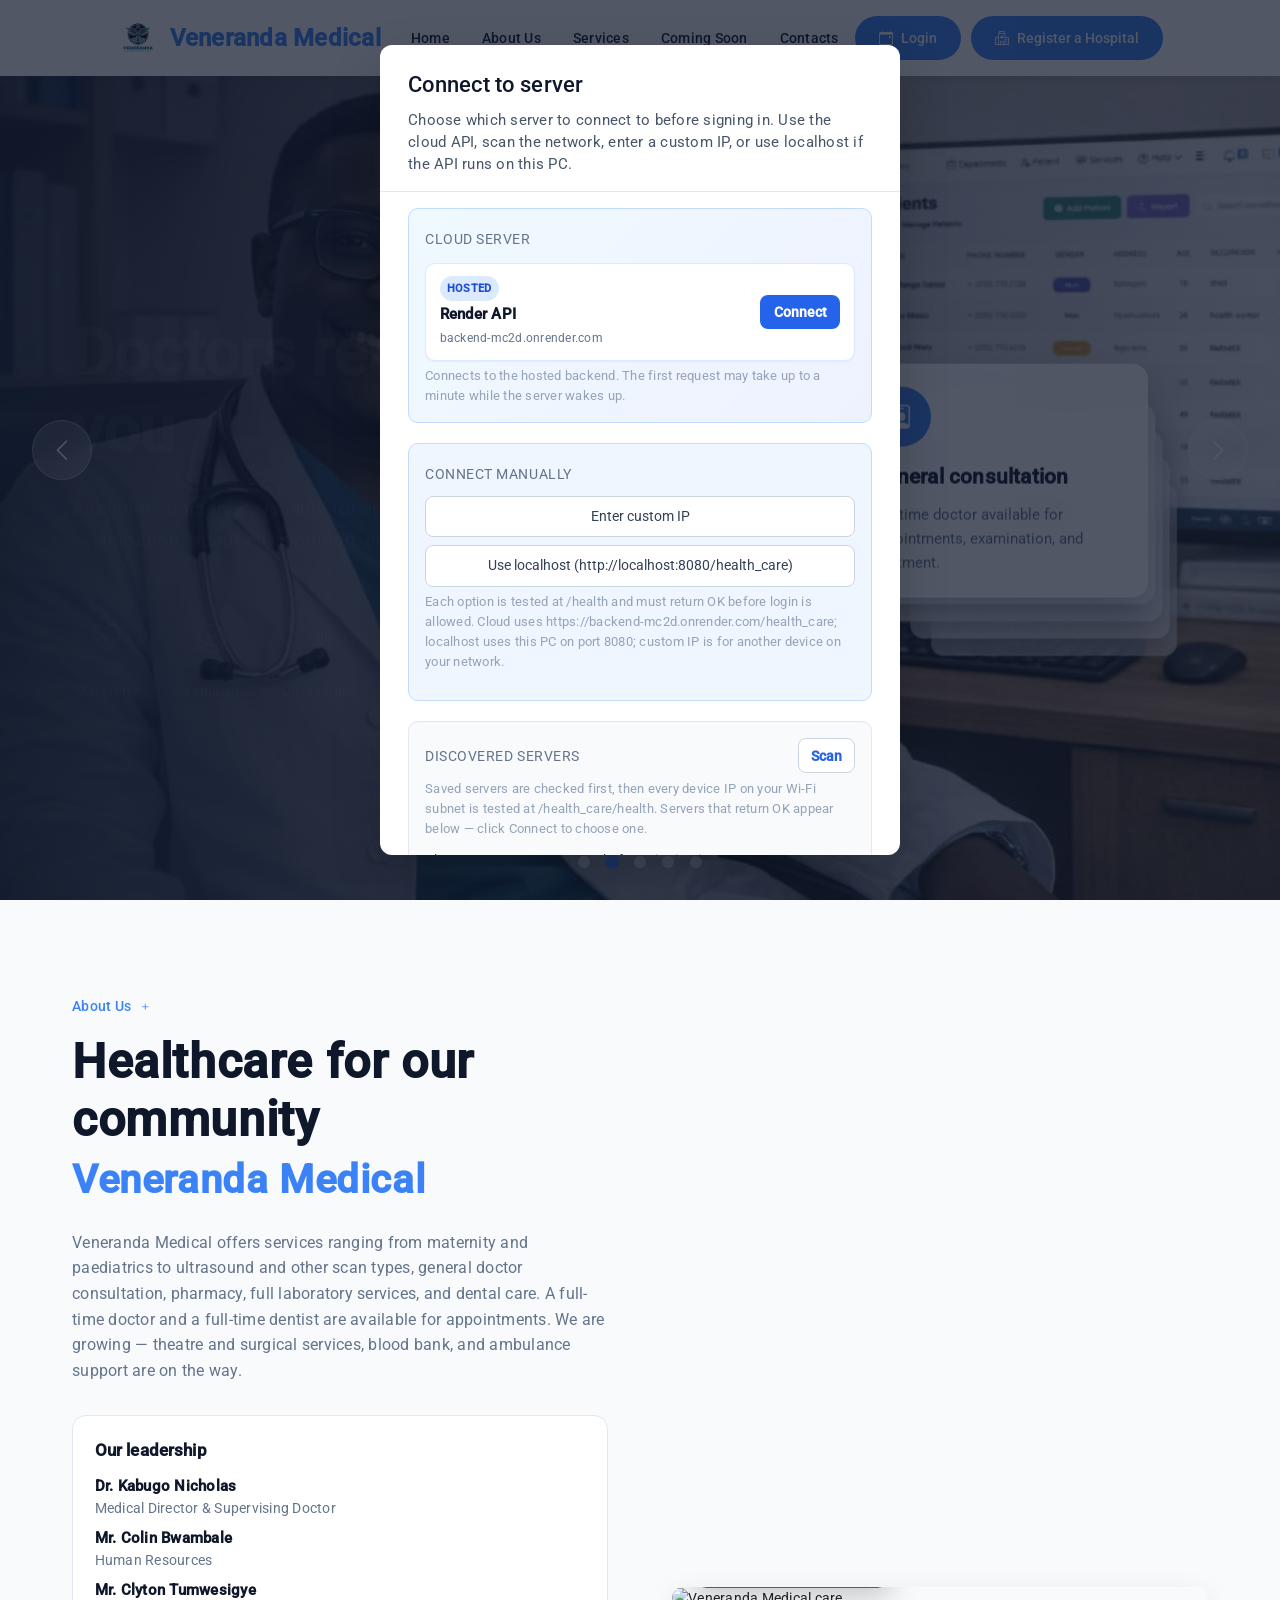
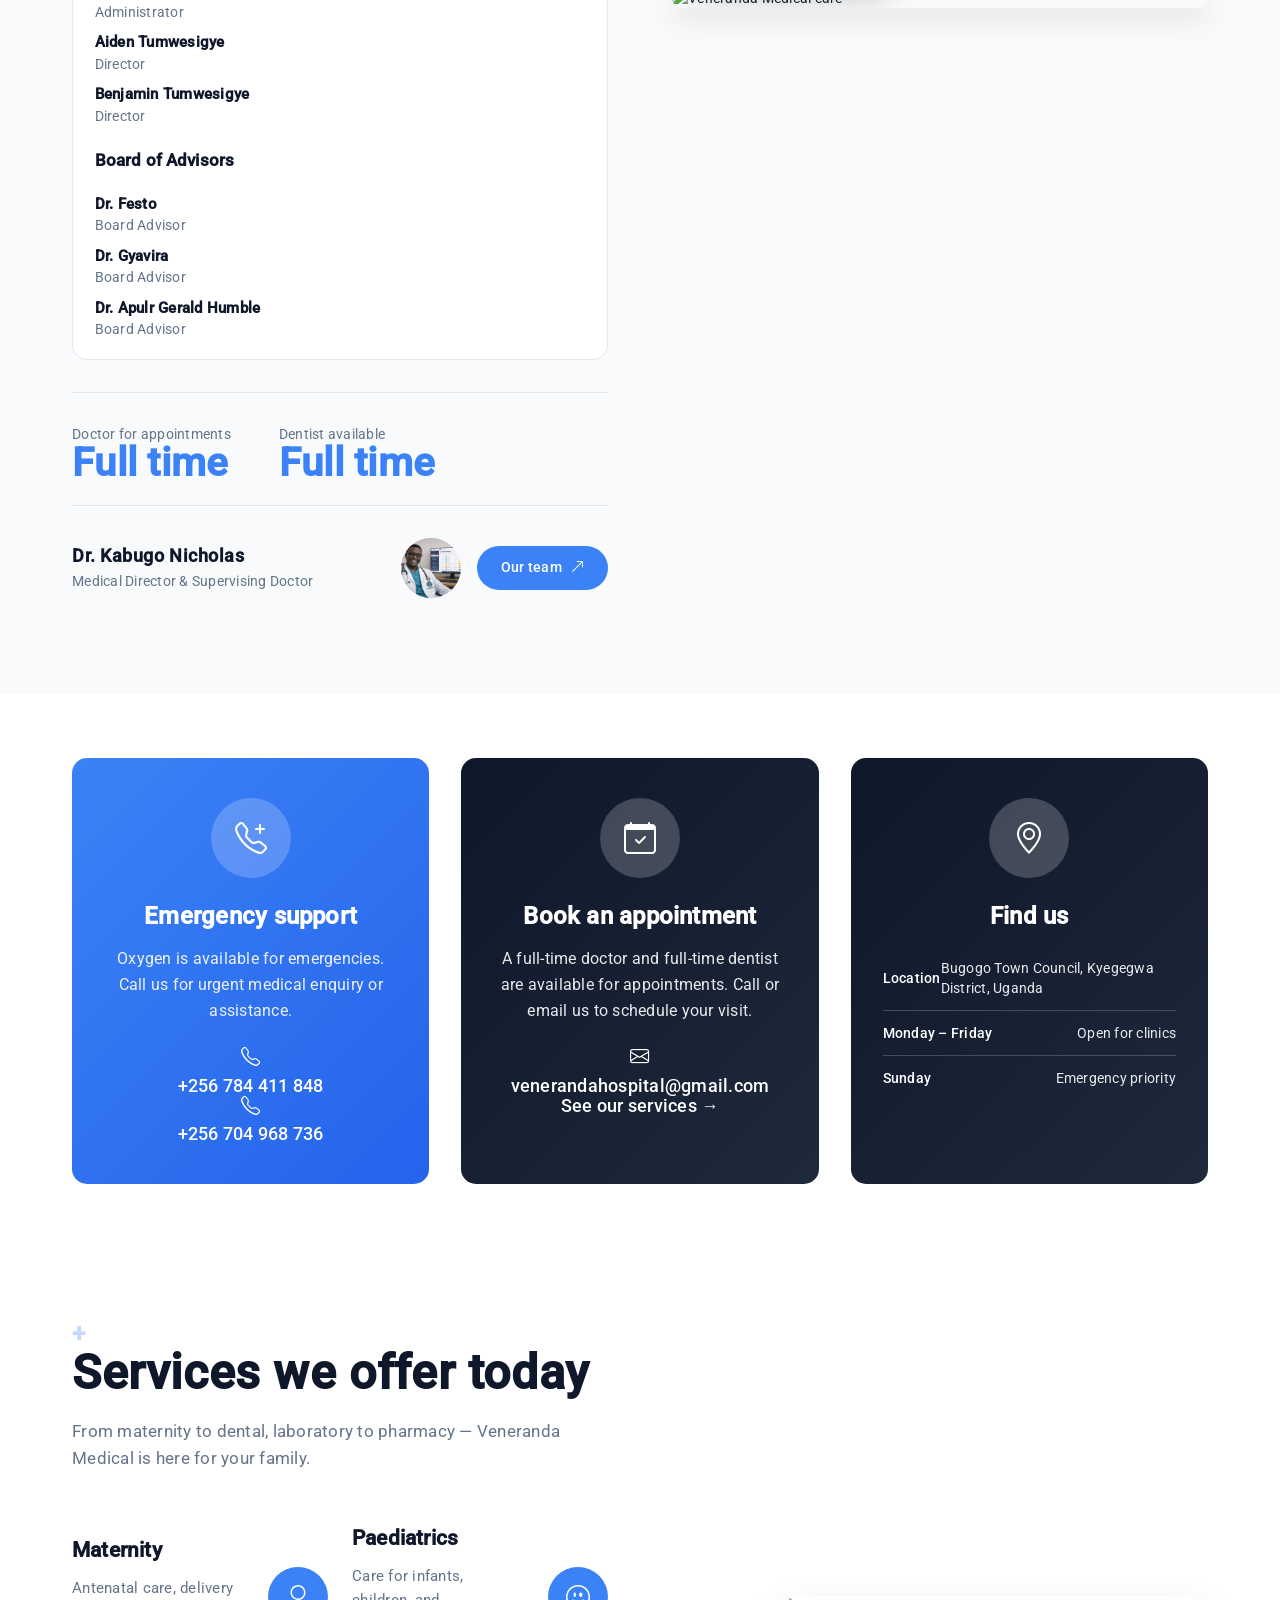
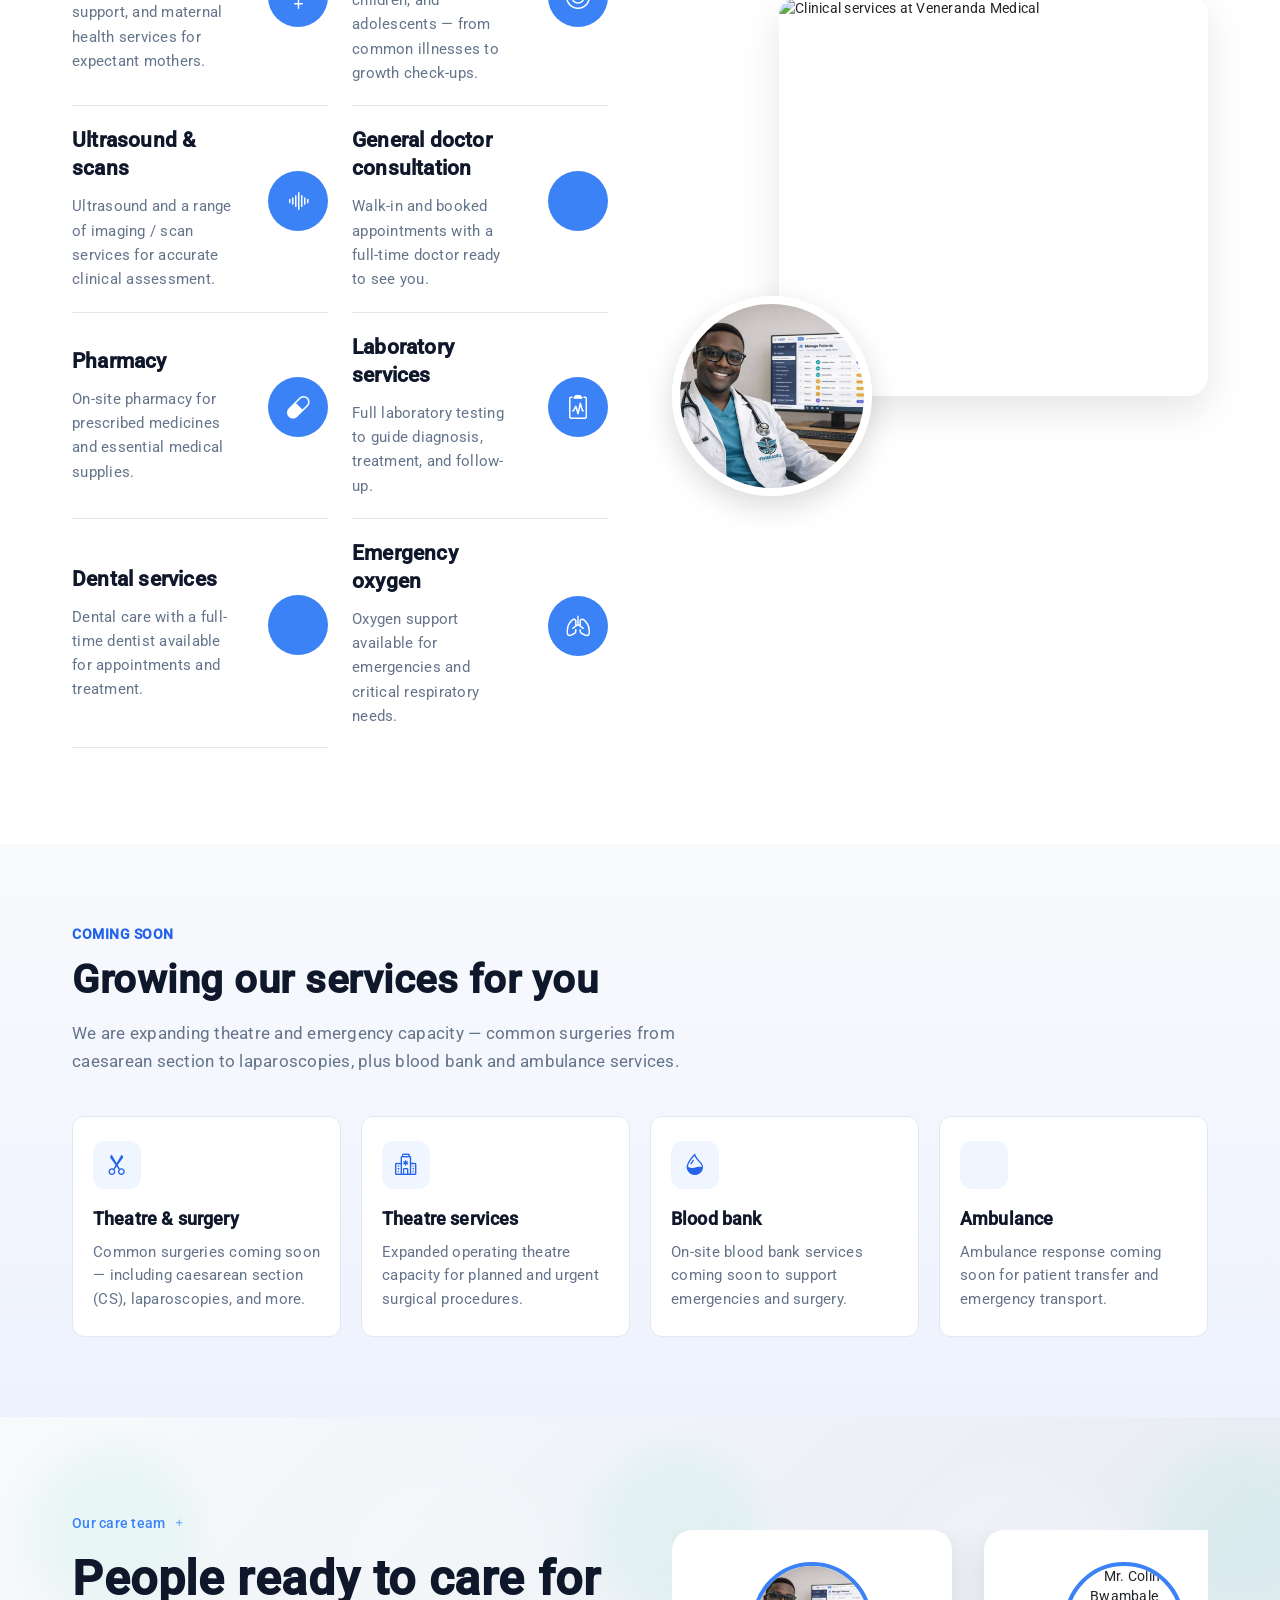
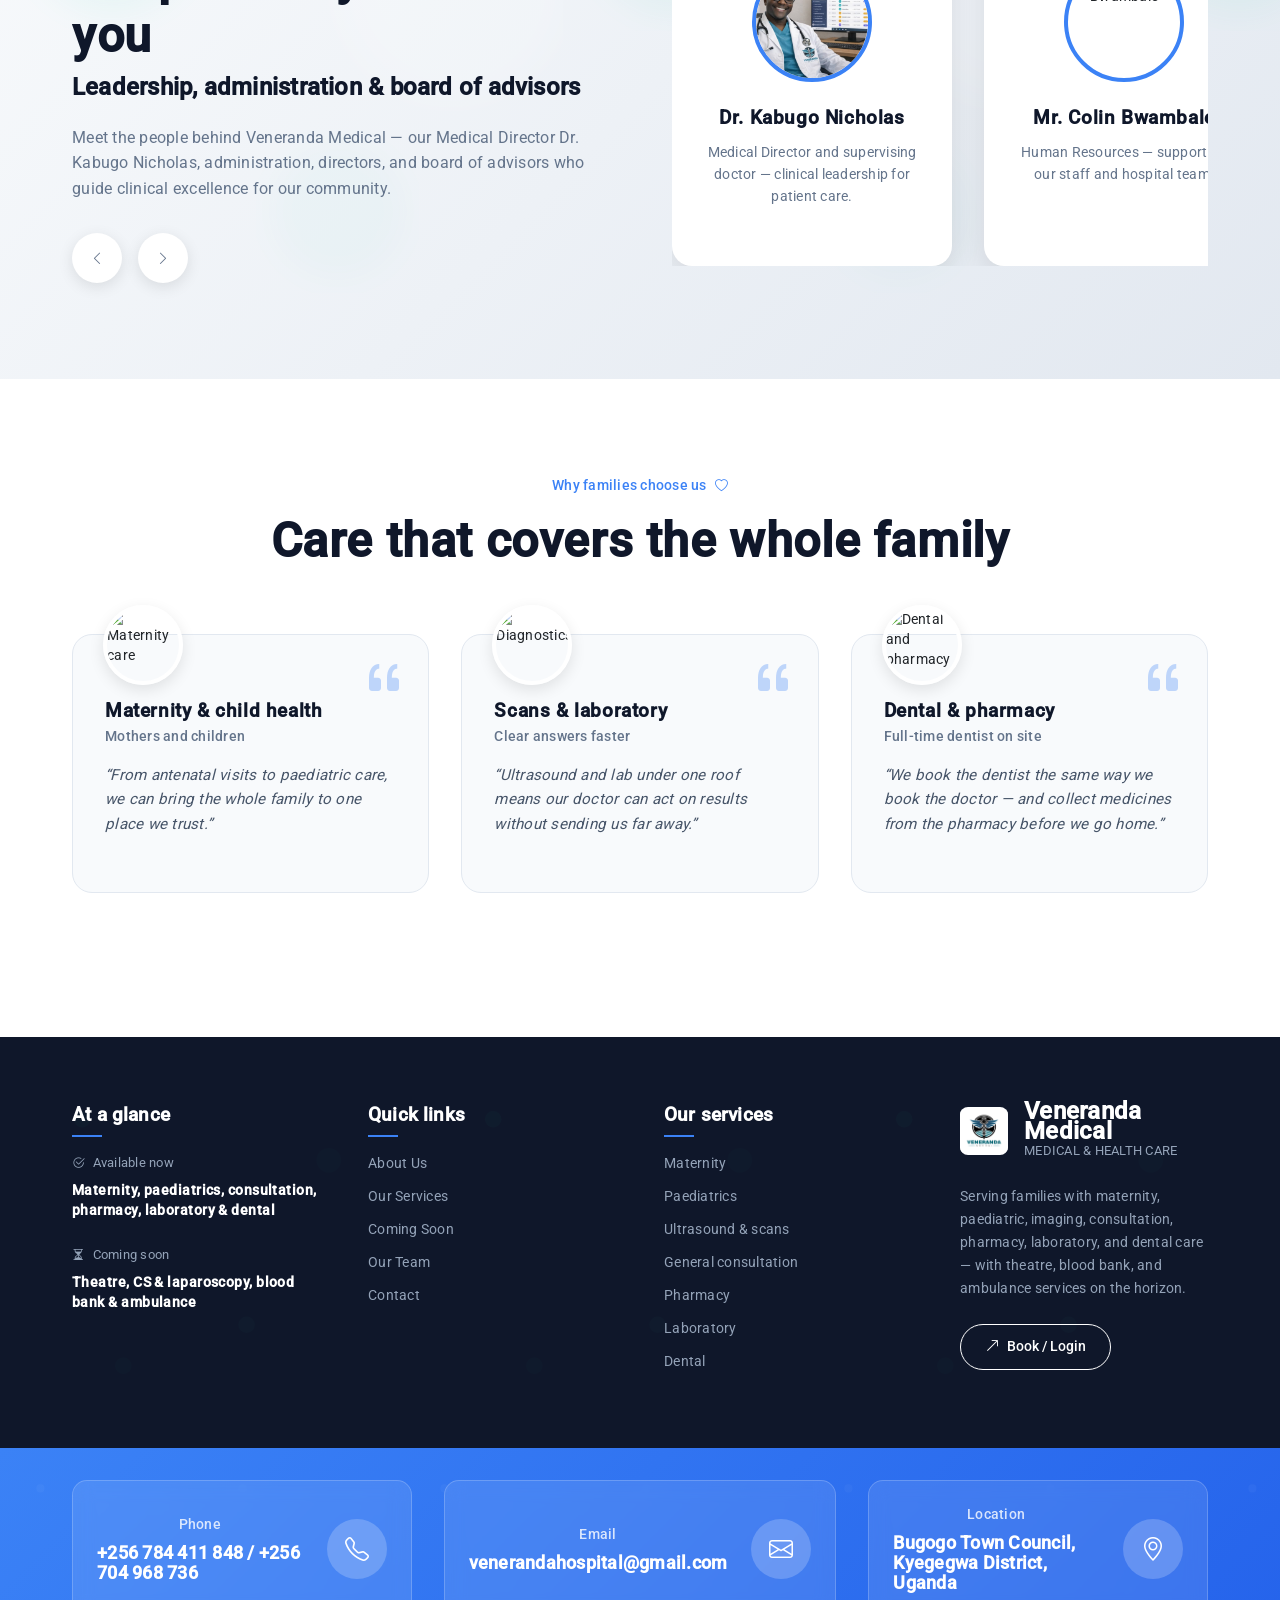
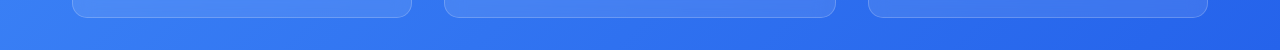
==== commit 615fd445: "Fix compassion invoice Word export to use server template with logo Co-authored-by: Cursor <cursorag" ====
--- a/index.html
+++ b/index.html
@@ -22,5 +22,5 @@
 <style>html{--mat-option-selected-state-label-text-color:#3f51b5;--mat-option-label-text-color:rgba(0, 0, 0, .87);--mat-option-hover-state-layer-color:rgba(0, 0, 0, .04);--mat-option-focus-state-layer-color:rgba(0, 0, 0, .04);--mat-option-selected-state-layer-color:rgba(0, 0, 0, .04)}html{--mat-optgroup-label-text-color:rgba(0, 0, 0, .87)}html{--mat-option-label-text-font:Roboto, sans-serif;--mat-option-label-text-line-height:24px;--mat-option-label-text-size:16px;--mat-option-label-text-tracking:.03125em;--mat-option-label-text-weight:400}html{--mat-optgroup-label-text-font:Roboto, sans-serif;--mat-optgroup-label-text-line-height:24px;--mat-optgroup-label-text-size:16px;--mat-optgroup-label-text-tracking:.03125em;--mat-optgroup-label-text-weight:400}html{--mdc-filled-text-field-caret-color:#3f51b5;--mdc-filled-text-field-focus-active-indicator-color:#3f51b5;--mdc-filled-text-field-focus-label-text-color:rgba(63, 81, 181, .87);--mdc-filled-text-field-container-color:whitesmoke;--mdc-filled-text-field-disabled-container-color:#fafafa;--mdc-filled-text-field-label-text-color:rgba(0, 0, 0, .6);--mdc-filled-text-field-disabled-label-text-color:rgba(0, 0, 0, .38);--mdc-filled-text-field-input-text-color:rgba(0, 0, 0, .87);--mdc-filled-text-field-disabled-input-text-color:rgba(0, 0, 0, .38);--mdc-filled-text-field-input-text-placeholder-color:rgba(0, 0, 0, .6);--mdc-filled-text-field-error-focus-label-text-color:#f44336;--mdc-filled-text-field-error-label-text-color:#f44336;--mdc-filled-text-field-error-caret-color:#f44336;--mdc-filled-text-field-active-indicator-color:rgba(0, 0, 0, .42);--mdc-filled-text-field-disabled-active-indicator-color:rgba(0, 0, 0, .06);--mdc-filled-text-field-hover-active-indicator-color:rgba(0, 0, 0, .87);--mdc-filled-text-field-error-active-indicator-color:#f44336;--mdc-filled-text-field-error-focus-active-indicator-color:#f44336;--mdc-filled-text-field-error-hover-active-indicator-color:#f44336;--mdc-outlined-text-field-caret-color:#3f51b5;--mdc-outlined-text-field-focus-outline-color:#3f51b5;--mdc-outlined-text-field-focus-label-text-color:rgba(63, 81, 181, .87);--mdc-outlined-text-field-label-text-color:rgba(0, 0, 0, .6);--mdc-outlined-text-field-disabled-label-text-color:rgba(0, 0, 0, .38);--mdc-outlined-text-field-input-text-color:rgba(0, 0, 0, .87);--mdc-outlined-text-field-disabled-input-text-color:rgba(0, 0, 0, .38);--mdc-outlined-text-field-input-text-placeholder-color:rgba(0, 0, 0, .6);--mdc-outlined-text-field-error-caret-color:#f44336;--mdc-outlined-text-field-error-focus-label-text-color:#f44336;--mdc-outlined-text-field-error-label-text-color:#f44336;--mdc-outlined-text-field-outline-color:rgba(0, 0, 0, .38);--mdc-outlined-text-field-disabled-outline-color:rgba(0, 0, 0, .06);--mdc-outlined-text-field-hover-outline-color:rgba(0, 0, 0, .87);--mdc-outlined-text-field-error-focus-outline-color:#f44336;--mdc-outlined-text-field-error-hover-outline-color:#f44336;--mdc-outlined-text-field-error-outline-color:#f44336;--mat-form-field-disabled-input-text-placeholder-color:rgba(0, 0, 0, .38)}html{--mdc-filled-text-field-label-text-font:Roboto, sans-serif;--mdc-filled-text-field-label-text-size:16px;--mdc-filled-text-field-label-text-tracking:.03125em;--mdc-filled-text-field-label-text-weight:400;--mdc-outlined-text-field-label-text-font:Roboto, sans-serif;--mdc-outlined-text-field-label-text-size:16px;--mdc-outlined-text-field-label-text-tracking:.03125em;--mdc-outlined-text-field-label-text-weight:400;--mat-form-field-container-text-font:Roboto, sans-serif;--mat-form-field-container-text-line-height:24px;--mat-form-field-container-text-size:16px;--mat-form-field-container-text-tracking:.03125em;--mat-form-field-container-text-weight:400;--mat-form-field-outlined-label-text-populated-size:16px;--mat-form-field-subscript-text-font:Roboto, sans-serif;--mat-form-field-subscript-text-line-height:20px;--mat-form-field-subscript-text-size:12px;--mat-form-field-subscript-text-tracking:.0333333333em;--mat-form-field-subscript-text-weight:400}html{--mat-select-panel-background-color:white;--mat-select-enabled-trigger-text-color:rgba(0, 0, 0, .87);--mat-select-disabled-trigger-text-color:rgba(0, 0, 0, .38);--mat-select-placeholder-text-color:rgba(0, 0, 0, .6);--mat-select-enabled-arrow-color:rgba(0, 0, 0, .54);--mat-select-disabled-arrow-color:rgba(0, 0, 0, .38);--mat-select-focused-arrow-color:rgba(63, 81, 181, .87);--mat-select-invalid-arrow-color:rgba(244, 67, 54, .87)}html{--mat-select-trigger-text-font:Roboto, sans-serif;--mat-select-trigger-text-line-height:24px;--mat-select-trigger-text-size:16px;--mat-select-trigger-text-tracking:.03125em;--mat-select-trigger-text-weight:400}html{--mat-autocomplete-background-color:white}html{--mat-menu-item-label-text-color:rgba(0, 0, 0, .87);--mat-menu-item-icon-color:rgba(0, 0, 0, .87);--mat-menu-item-hover-state-layer-color:rgba(0, 0, 0, .04);--mat-menu-item-focus-state-layer-color:rgba(0, 0, 0, .04);--mat-menu-container-color:white}html{--mat-menu-item-label-text-font:Roboto, sans-serif;--mat-menu-item-label-text-size:16px;--mat-menu-item-label-text-tracking:.03125em;--mat-menu-item-label-text-line-height:24px;--mat-menu-item-label-text-weight:400}html{--mat-paginator-container-text-color:rgba(0, 0, 0, .87);--mat-paginator-container-background-color:white;--mat-paginator-enabled-icon-color:rgba(0, 0, 0, .54);--mat-paginator-disabled-icon-color:rgba(0, 0, 0, .12)}html{--mat-paginator-container-size:56px}html{--mat-paginator-container-text-font:Roboto, sans-serif;--mat-paginator-container-text-line-height:20px;--mat-paginator-container-text-size:12px;--mat-paginator-container-text-tracking:.0333333333em;--mat-paginator-container-text-weight:400;--mat-paginator-select-trigger-text-size:12px}html{--mdc-checkbox-disabled-selected-icon-color:rgba(0, 0, 0, .38);--mdc-checkbox-disabled-unselected-icon-color:rgba(0, 0, 0, .38);--mdc-checkbox-selected-checkmark-color:#fff;--mdc-checkbox-selected-focus-icon-color:#ff4081;--mdc-checkbox-selected-hover-icon-color:#ff4081;--mdc-checkbox-selected-icon-color:#ff4081;--mdc-checkbox-selected-pressed-icon-color:#ff4081;--mdc-checkbox-unselected-focus-icon-color:#212121;--mdc-checkbox-unselected-hover-icon-color:#212121;--mdc-checkbox-unselected-icon-color:rgba(0, 0, 0, .54);--mdc-checkbox-unselected-pressed-icon-color:rgba(0, 0, 0, .54);--mdc-checkbox-selected-focus-state-layer-color:#ff4081;--mdc-checkbox-selected-hover-state-layer-color:#ff4081;--mdc-checkbox-selected-pressed-state-layer-color:#ff4081;--mdc-checkbox-unselected-focus-state-layer-color:black;--mdc-checkbox-unselected-hover-state-layer-color:black;--mdc-checkbox-unselected-pressed-state-layer-color:black}html{--mdc-checkbox-state-layer-size:40px}html{--mat-table-background-color:white;--mat-table-header-headline-color:rgba(0, 0, 0, .87);--mat-table-row-item-label-text-color:rgba(0, 0, 0, .87);--mat-table-row-item-outline-color:rgba(0, 0, 0, .12)}html{--mat-table-header-container-height:56px;--mat-table-footer-container-height:52px;--mat-table-row-item-container-height:52px}html{--mat-table-header-headline-font:Roboto, sans-serif;--mat-table-header-headline-line-height:22px;--mat-table-header-headline-size:14px;--mat-table-header-headline-weight:500;--mat-table-header-headline-tracking:.0071428571em;--mat-table-row-item-label-text-font:Roboto, sans-serif;--mat-table-row-item-label-text-line-height:20px;--mat-table-row-item-label-text-size:14px;--mat-table-row-item-label-text-weight:400;--mat-table-row-item-label-text-tracking:.0178571429em;--mat-table-footer-supporting-text-font:Roboto, sans-serif;--mat-table-footer-supporting-text-line-height:20px;--mat-table-footer-supporting-text-size:14px;--mat-table-footer-supporting-text-weight:400;--mat-table-footer-supporting-text-tracking:.0178571429em}html{--mat-badge-background-color:#3f51b5;--mat-badge-text-color:white;--mat-badge-disabled-state-background-color:#b9b9b9;--mat-badge-disabled-state-text-color:rgba(0, 0, 0, .38)}html{--mat-badge-text-font:Roboto, sans-serif;--mat-badge-text-size:12px;--mat-badge-text-weight:600;--mat-badge-small-size-text-size:9px;--mat-badge-large-size-text-size:24px}html{--mat-bottom-sheet-container-text-color:rgba(0, 0, 0, .87);--mat-bottom-sheet-container-background-color:white}html{--mat-bottom-sheet-container-text-font:Roboto, sans-serif;--mat-bottom-sheet-container-text-line-height:20px;--mat-bottom-sheet-container-text-size:14px;--mat-bottom-sheet-container-text-tracking:.0178571429em;--mat-bottom-sheet-container-text-weight:400}html{--mat-legacy-button-toggle-text-color:rgba(0, 0, 0, .38);--mat-legacy-button-toggle-state-layer-color:rgba(0, 0, 0, .12);--mat-legacy-button-toggle-selected-state-text-color:rgba(0, 0, 0, .54);--mat-legacy-button-toggle-selected-state-background-color:#e0e0e0;--mat-legacy-button-toggle-disabled-state-text-color:rgba(0, 0, 0, .26);--mat-legacy-button-toggle-disabled-state-background-color:#eeeeee;--mat-legacy-button-toggle-disabled-selected-state-background-color:#bdbdbd;--mat-standard-button-toggle-text-color:rgba(0, 0, 0, .87);--mat-standard-button-toggle-background-color:white;--mat-standard-button-toggle-state-layer-color:black;--mat-standard-button-toggle-selected-state-background-color:#e0e0e0;--mat-standard-button-toggle-selected-state-text-color:rgba(0, 0, 0, .87);--mat-standard-button-toggle-disabled-state-text-color:rgba(0, 0, 0, .26);--mat-standard-button-toggle-disabled-state-background-color:white;--mat-standard-button-toggle-disabled-selected-state-text-color:rgba(0, 0, 0, .87);--mat-standard-button-toggle-disabled-selected-state-background-color:#bdbdbd;--mat-standard-button-toggle-divider-color:#e0e0e0}html{--mat-standard-button-toggle-height:48px}html{--mat-legacy-button-toggle-text-font:Roboto, sans-serif;--mat-standard-button-toggle-text-font:Roboto, sans-serif}html{--mat-datepicker-calendar-date-selected-state-text-color:white;--mat-datepicker-calendar-date-selected-state-background-color:#3f51b5;--mat-datepicker-calendar-date-selected-disabled-state-background-color:rgba(63, 81, 181, .4);--mat-datepicker-calendar-date-today-selected-state-outline-color:white;--mat-datepicker-calendar-date-focus-state-background-color:rgba(63, 81, 181, .3);--mat-datepicker-calendar-date-hover-state-background-color:rgba(63, 81, 181, .3);--mat-datepicker-toggle-active-state-icon-color:#3f51b5;--mat-datepicker-calendar-date-in-range-state-background-color:rgba(63, 81, 181, .2);--mat-datepicker-calendar-date-in-comparison-range-state-background-color:rgba(249, 171, 0, .2);--mat-datepicker-calendar-date-in-overlap-range-state-background-color:#a8dab5;--mat-datepicker-calendar-date-in-overlap-range-selected-state-background-color:#46a35e;--mat-datepicker-toggle-icon-color:rgba(0, 0, 0, .54);--mat-datepicker-calendar-body-label-text-color:rgba(0, 0, 0, .54);--mat-datepicker-calendar-period-button-icon-color:rgba(0, 0, 0, .54);--mat-datepicker-calendar-navigation-button-icon-color:rgba(0, 0, 0, .54);--mat-datepicker-calendar-header-divider-color:rgba(0, 0, 0, .12);--mat-datepicker-calendar-header-text-color:rgba(0, 0, 0, .54);--mat-datepicker-calendar-date-today-outline-color:rgba(0, 0, 0, .38);--mat-datepicker-calendar-date-today-disabled-state-outline-color:rgba(0, 0, 0, .18);--mat-datepicker-calendar-date-text-color:rgba(0, 0, 0, .87);--mat-datepicker-calendar-date-outline-color:transparent;--mat-datepicker-calendar-date-disabled-state-text-color:rgba(0, 0, 0, .38);--mat-datepicker-calendar-date-preview-state-outline-color:rgba(0, 0, 0, .24);--mat-datepicker-range-input-separator-color:rgba(0, 0, 0, .87);--mat-datepicker-range-input-disabled-state-separator-color:rgba(0, 0, 0, .38);--mat-datepicker-range-input-disabled-state-text-color:rgba(0, 0, 0, .38);--mat-datepicker-calendar-container-background-color:white;--mat-datepicker-calendar-container-text-color:rgba(0, 0, 0, .87)}html{--mat-datepicker-calendar-text-font:Roboto, sans-serif;--mat-datepicker-calendar-text-size:13px;--mat-datepicker-calendar-body-label-text-size:14px;--mat-datepicker-calendar-body-label-text-weight:500;--mat-datepicker-calendar-period-button-text-size:14px;--mat-datepicker-calendar-period-button-text-weight:500;--mat-datepicker-calendar-header-text-size:11px;--mat-datepicker-calendar-header-text-weight:400}html{--mat-divider-color:rgba(0, 0, 0, .12)}html{--mat-expansion-container-background-color:white;--mat-expansion-container-text-color:rgba(0, 0, 0, .87);--mat-expansion-actions-divider-color:rgba(0, 0, 0, .12);--mat-expansion-header-hover-state-layer-color:rgba(0, 0, 0, .04);--mat-expansion-header-focus-state-layer-color:rgba(0, 0, 0, .04);--mat-expansion-header-disabled-state-text-color:rgba(0, 0, 0, .26);--mat-expansion-header-text-color:rgba(0, 0, 0, .87);--mat-expansion-header-description-color:rgba(0, 0, 0, .54);--mat-expansion-header-indicator-color:rgba(0, 0, 0, .54)}html{--mat-expansion-header-collapsed-state-height:48px;--mat-expansion-header-expanded-state-height:64px}html{--mat-expansion-header-text-font:Roboto, sans-serif;--mat-expansion-header-text-size:14px;--mat-expansion-header-text-weight:500;--mat-expansion-header-text-line-height:inherit;--mat-expansion-header-text-tracking:inherit;--mat-expansion-container-text-font:Roboto, sans-serif;--mat-expansion-container-text-line-height:20px;--mat-expansion-container-text-size:14px;--mat-expansion-container-text-tracking:.0178571429em;--mat-expansion-container-text-weight:400}html{--mat-grid-list-tile-header-primary-text-size:14px;--mat-grid-list-tile-header-secondary-text-size:12px;--mat-grid-list-tile-footer-primary-text-size:14px;--mat-grid-list-tile-footer-secondary-text-size:12px}html{--mat-icon-color:inherit}html{--mat-sidenav-container-divider-color:rgba(0, 0, 0, .12);--mat-sidenav-container-background-color:white;--mat-sidenav-container-text-color:rgba(0, 0, 0, .87);--mat-sidenav-content-background-color:#fafafa;--mat-sidenav-content-text-color:rgba(0, 0, 0, .87);--mat-sidenav-scrim-color:rgba(0, 0, 0, .6)}html{--mat-stepper-header-icon-foreground-color:white;--mat-stepper-header-selected-state-icon-background-color:#3f51b5;--mat-stepper-header-selected-state-icon-foreground-color:white;--mat-stepper-header-done-state-icon-background-color:#3f51b5;--mat-stepper-header-done-state-icon-foreground-color:white;--mat-stepper-header-edit-state-icon-background-color:#3f51b5;--mat-stepper-header-edit-state-icon-foreground-color:white;--mat-stepper-container-color:white;--mat-stepper-line-color:rgba(0, 0, 0, .12);--mat-stepper-header-hover-state-layer-color:rgba(0, 0, 0, .04);--mat-stepper-header-focus-state-layer-color:rgba(0, 0, 0, .04);--mat-stepper-header-label-text-color:rgba(0, 0, 0, .54);--mat-stepper-header-optional-label-text-color:rgba(0, 0, 0, .54);--mat-stepper-header-selected-state-label-text-color:rgba(0, 0, 0, .87);--mat-stepper-header-error-state-label-text-color:#f44336;--mat-stepper-header-icon-background-color:rgba(0, 0, 0, .54);--mat-stepper-header-error-state-icon-foreground-color:#f44336;--mat-stepper-header-error-state-icon-background-color:transparent}html{--mat-stepper-header-height:72px}html{--mat-stepper-container-text-font:Roboto, sans-serif;--mat-stepper-header-label-text-font:Roboto, sans-serif;--mat-stepper-header-label-text-size:14px;--mat-stepper-header-label-text-weight:400;--mat-stepper-header-error-state-label-text-size:16px;--mat-stepper-header-selected-state-label-text-size:16px;--mat-stepper-header-selected-state-label-text-weight:400}html{--mat-toolbar-container-background-color:whitesmoke;--mat-toolbar-container-text-color:rgba(0, 0, 0, .87)}html{--mat-toolbar-standard-height:64px;--mat-toolbar-mobile-height:56px}html{--mat-toolbar-title-text-font:Roboto, sans-serif;--mat-toolbar-title-text-line-height:32px;--mat-toolbar-title-text-size:20px;--mat-toolbar-title-text-tracking:.0125em;--mat-toolbar-title-text-weight:500}.mat-typography{font-size:14px;font-weight:400;line-height:20px;font-family:Roboto,sans-serif;letter-spacing:.0178571429em}:root{--blue:#007bff;--indigo:#6610f2;--purple:#6f42c1;--pink:#e83e8c;--red:#dc3545;--orange:#fd7e14;--yellow:#ffc107;--green:#28a745;--teal:#20c997;--cyan:#17a2b8;--white:#fff;--gray:#6c757d;--gray-dark:#343a40;--primary:#007bff;--secondary:#6c757d;--success:#28a745;--info:#17a2b8;--warning:#ffc107;--danger:#dc3545;--light:#f8f9fa;--dark:#343a40;--breakpoint-xs:0;--breakpoint-sm:576px;--breakpoint-md:768px;--breakpoint-lg:992px;--breakpoint-xl:1200px;--font-family-sans-serif:-apple-system,BlinkMacSystemFont,"Segoe UI",Roboto,"Helvetica Neue",Arial,"Noto Sans","Liberation Sans",sans-serif,"Apple Color Emoji","Segoe UI Emoji","Segoe UI Symbol","Noto Color Emoji";--font-family-monospace:SFMono-Regular,Menlo,Monaco,Consolas,"Liberation Mono","Courier New",monospace}*,:after,:before{box-sizing:border-box}html{font-family:sans-serif;line-height:1.15;-webkit-text-size-adjust:100%;-webkit-tap-highlight-color:transparent}body{margin:0;font-family:-apple-system,BlinkMacSystemFont,Segoe UI,Roboto,Helvetica Neue,Arial,Noto Sans,Liberation Sans,sans-serif,"Apple Color Emoji","Segoe UI Emoji",Segoe UI Symbol,"Noto Color Emoji";font-size:1rem;font-weight:400;line-height:1.5;color:#212529;text-align:left;background-color:#fff}@media print{*,:after,:before{text-shadow:none!important;box-shadow:none!important}@page{size:a3}body{min-width:992px!important}}@font-face{font-family:Roboto;font-style:normal;font-display:swap;font-weight:300;src:url(roboto-cyrillic-ext-300-normal.1fc8d11578a29db1.woff2) format("woff2"),url(roboto-cyrillic-ext-300-normal.58e4cefac0ce946c.woff) format("woff");unicode-range:U+0460-052F,U+1C80-1C8A,U+20B4,U+2DE0-2DFF,U+A640-A69F,U+FE2E-FE2F}@font-face{font-family:Roboto;font-style:normal;font-display:swap;font-weight:300;src:url(roboto-cyrillic-300-normal.5c302278c8bbfeb2.woff2) format("woff2"),url(roboto-cyrillic-300-normal.d8693e24cb564c8d.woff) format("woff");unicode-range:U+0301,U+0400-045F,U+0490-0491,U+04B0-04B1,U+2116}@font-face{font-family:Roboto;font-style:normal;font-display:swap;font-weight:300;src:url(roboto-greek-ext-300-normal.a079474cf59654e5.woff2) format("woff2"),url(roboto-greek-ext-300-normal.bd0324be67a39a29.woff) format("woff");unicode-range:U+1F00-1FFF}@font-face{font-family:Roboto;font-style:normal;font-display:swap;font-weight:300;src:url(roboto-greek-300-normal.fb686d5dac6b1700.woff2) format("woff2"),url(roboto-greek-300-normal.faeef11203fde072.woff) format("woff");unicode-range:U+0370-0377,U+037A-037F,U+0384-038A,U+038C,U+038E-03A1,U+03A3-03FF}@font-face{font-family:Roboto;font-style:normal;font-display:swap;font-weight:300;src:url(roboto-math-300-normal.f5af86f1571f030a.woff2) format("woff2"),url(roboto-math-300-normal.9788d9d4216b5446.woff) format("woff");unicode-range:U+0302-0303,U+0305,U+0307-0308,U+0310,U+0312,U+0315,U+031A,U+0326-0327,U+032C,U+032F-0330,U+0332-0333,U+0338,U+033A,U+0346,U+034D,U+0391-03A1,U+03A3-03A9,U+03B1-03C9,U+03D1,U+03D5-03D6,U+03F0-03F1,U+03F4-03F5,U+2016-2017,U+2034-2038,U+203C,U+2040,U+2043,U+2047,U+2050,U+2057,U+205F,U+2070-2071,U+2074-208E,U+2090-209C,U+20D0-20DC,U+20E1,U+20E5-20EF,U+2100-2112,U+2114-2115,U+2117-2121,U+2123-214F,U+2190,U+2192,U+2194-21AE,U+21B0-21E5,U+21F1-21F2,U+21F4-2211,U+2213-2214,U+2216-22FF,U+2308-230B,U+2310,U+2319,U+231C-2321,U+2336-237A,U+237C,U+2395,U+239B-23B7,U+23D0,U+23DC-23E1,U+2474-2475,U+25AF,U+25B3,U+25B7,U+25BD,U+25C1,U+25CA,U+25CC,U+25FB,U+266D-266F,U+27C0-27FF,U+2900-2AFF,U+2B0E-2B11,U+2B30-2B4C,U+2BFE,U+3030,U+FF5B,U+FF5D,U+1D400-1D7FF,U+1EE00-1EEFF}@font-face{font-family:Roboto;font-style:normal;font-display:swap;font-weight:300;src:url(roboto-symbols-300-normal.2396c53ff793f5ff.woff2) format("woff2"),url(roboto-symbols-300-normal.7e1adf73394a4492.woff) format("woff");unicode-range:U+0001-000C,U+000E-001F,U+007F-009F,U+20DD-20E0,U+20E2-20E4,U+2150-218F,U+2190,U+2192,U+2194-2199,U+21AF,U+21E6-21F0,U+21F3,U+2218-2219,U+2299,U+22C4-22C6,U+2300-243F,U+2440-244A,U+2460-24FF,U+25A0-27BF,U+2800-28FF,U+2921-2922,U+2981,U+29BF,U+29EB,U+2B00-2BFF,U+4DC0-4DFF,U+FFF9-FFFB,U+10140-1018E,U+10190-1019C,U+101A0,U+101D0-101FD,U+102E0-102FB,U+10E60-10E7E,U+1D2C0-1D2D3,U+1D2E0-1D37F,U+1F000-1F0FF,U+1F100-1F1AD,U+1F1E6-1F1FF,U+1F30D-1F30F,U+1F315,U+1F31C,U+1F31E,U+1F320-1F32C,U+1F336,U+1F378,U+1F37D,U+1F382,U+1F393-1F39F,U+1F3A7-1F3A8,U+1F3AC-1F3AF,U+1F3C2,U+1F3C4-1F3C6,U+1F3CA-1F3CE,U+1F3D4-1F3E0,U+1F3ED,U+1F3F1-1F3F3,U+1F3F5-1F3F7,U+1F408,U+1F415,U+1F41F,U+1F426,U+1F43F,U+1F441-1F442,U+1F444,U+1F446-1F449,U+1F44C-1F44E,U+1F453,U+1F46A,U+1F47D,U+1F4A3,U+1F4B0,U+1F4B3,U+1F4B9,U+1F4BB,U+1F4BF,U+1F4C8-1F4CB,U+1F4D6,U+1F4DA,U+1F4DF,U+1F4E3-1F4E6,U+1F4EA-1F4ED,U+1F4F7,U+1F4F9-1F4FB,U+1F4FD-1F4FE,U+1F503,U+1F507-1F50B,U+1F50D,U+1F512-1F513,U+1F53E-1F54A,U+1F54F-1F5FA,U+1F610,U+1F650-1F67F,U+1F687,U+1F68D,U+1F691,U+1F694,U+1F698,U+1F6AD,U+1F6B2,U+1F6B9-1F6BA,U+1F6BC,U+1F6C6-1F6CF,U+1F6D3-1F6D7,U+1F6E0-1F6EA,U+1F6F0-1F6F3,U+1F6F7-1F6FC,U+1F700-1F7FF,U+1F800-1F80B,U+1F810-1F847,U+1F850-1F859,U+1F860-1F887,U+1F890-1F8AD,U+1F8B0-1F8BB,U+1F8C0-1F8C1,U+1F900-1F90B,U+1F93B,U+1F946,U+1F984,U+1F996,U+1F9E9,U+1FA00-1FA6F,U+1FA70-1FA7C,U+1FA80-1FA89,U+1FA8F-1FAC6,U+1FACE-1FADC,U+1FADF-1FAE9,U+1FAF0-1FAF8,U+1FB00-1FBFF}@font-face{font-family:Roboto;font-style:normal;font-display:swap;font-weight:300;src:url(roboto-vietnamese-300-normal.4d462ba07fd64cd2.woff2) format("woff2"),url(roboto-vietnamese-300-normal.9f26e16bcbbf952a.woff) format("woff");unicode-range:U+0102-0103,U+0110-0111,U+0128-0129,U+0168-0169,U+01A0-01A1,U+01AF-01B0,U+0300-0301,U+0303-0304,U+0308-0309,U+0323,U+0329,U+1EA0-1EF9,U+20AB}@font-face{font-family:Roboto;font-style:normal;font-display:swap;font-weight:300;src:url(roboto-latin-ext-300-normal.8bb2cfcb3a68417c.woff2) format("woff2"),url(roboto-latin-ext-300-normal.698f42e699a539f7.woff) format("woff");unicode-range:U+0100-02BA,U+02BD-02C5,U+02C7-02CC,U+02CE-02D7,U+02DD-02FF,U+0304,U+0308,U+0329,U+1D00-1DBF,U+1E00-1E9F,U+1EF2-1EFF,U+2020,U+20A0-20AB,U+20AD-20C0,U+2113,U+2C60-2C7F,U+A720-A7FF}@font-face{font-family:Roboto;font-style:normal;font-display:swap;font-weight:300;src:url(roboto-latin-300-normal.cb53830ab7f72c8f.woff2) format("woff2"),url(roboto-latin-300-normal.3d14393414321b88.woff) format("woff");unicode-range:U+0000-00FF,U+0131,U+0152-0153,U+02BB-02BC,U+02C6,U+02DA,U+02DC,U+0304,U+0308,U+0329,U+2000-206F,U+20AC,U+2122,U+2191,U+2193,U+2212,U+2215,U+FEFF,U+FFFD}@font-face{font-family:Roboto;font-style:normal;font-display:swap;font-weight:400;src:url(roboto-cyrillic-ext-400-normal.4e932adfc1c34dde.woff2) format("woff2"),url(roboto-cyrillic-ext-400-normal.c7bd950f8ec900fc.woff) format("woff");unicode-range:U+0460-052F,U+1C80-1C8A,U+20B4,U+2DE0-2DFF,U+A640-A69F,U+FE2E-FE2F}@font-face{font-family:Roboto;font-style:normal;font-display:swap;font-weight:400;src:url(roboto-cyrillic-400-normal.aecfd4206f9219f1.woff2) format("woff2"),url(roboto-cyrillic-400-normal.f26db87a8b8f7b93.woff) format("woff");unicode-range:U+0301,U+0400-045F,U+0490-0491,U+04B0-04B1,U+2116}@font-face{font-family:Roboto;font-style:normal;font-display:swap;font-weight:400;src:url(roboto-greek-ext-400-normal.439a5c61198e50c2.woff2) format("woff2"),url(roboto-greek-ext-400-normal.4c595897de03fa35.woff) format("woff");unicode-range:U+1F00-1FFF}@font-face{font-family:Roboto;font-style:normal;font-display:swap;font-weight:400;src:url(roboto-greek-400-normal.abea67f714b0afb7.woff2) format("woff2"),url(roboto-greek-400-normal.c54d64b6fd50e195.woff) format("woff");unicode-range:U+0370-0377,U+037A-037F,U+0384-038A,U+038C,U+038E-03A1,U+03A3-03FF}@font-face{font-family:Roboto;font-style:normal;font-display:swap;font-weight:400;src:url(roboto-math-400-normal.67b430739fcd7575.woff2) format("woff2"),url(roboto-math-400-normal.11d6a7ddfc4fce14.woff) format("woff");unicode-range:U+0302-0303,U+0305,U+0307-0308,U+0310,U+0312,U+0315,U+031A,U+0326-0327,U+032C,U+032F-0330,U+0332-0333,U+0338,U+033A,U+0346,U+034D,U+0391-03A1,U+03A3-03A9,U+03B1-03C9,U+03D1,U+03D5-03D6,U+03F0-03F1,U+03F4-03F5,U+2016-2017,U+2034-2038,U+203C,U+2040,U+2043,U+2047,U+2050,U+2057,U+205F,U+2070-2071,U+2074-208E,U+2090-209C,U+20D0-20DC,U+20E1,U+20E5-20EF,U+2100-2112,U+2114-2115,U+2117-2121,U+2123-214F,U+2190,U+2192,U+2194-21AE,U+21B0-21E5,U+21F1-21F2,U+21F4-2211,U+2213-2214,U+2216-22FF,U+2308-230B,U+2310,U+2319,U+231C-2321,U+2336-237A,U+237C,U+2395,U+239B-23B7,U+23D0,U+23DC-23E1,U+2474-2475,U+25AF,U+25B3,U+25B7,U+25BD,U+25C1,U+25CA,U+25CC,U+25FB,U+266D-266F,U+27C0-27FF,U+2900-2AFF,U+2B0E-2B11,U+2B30-2B4C,U+2BFE,U+3030,U+FF5B,U+FF5D,U+1D400-1D7FF,U+1EE00-1EEFF}@font-face{font-family:Roboto;font-style:normal;font-display:swap;font-weight:400;src:url(roboto-symbols-400-normal.8cb722e8a140d949.woff2) format("woff2"),url(roboto-symbols-400-normal.f6d2d5ec747654dc.woff) format("woff");unicode-range:U+0001-000C,U+000E-001F,U+007F-009F,U+20DD-20E0,U+20E2-20E4,U+2150-218F,U+2190,U+2192,U+2194-2199,U+21AF,U+21E6-21F0,U+21F3,U+2218-2219,U+2299,U+22C4-22C6,U+2300-243F,U+2440-244A,U+2460-24FF,U+25A0-27BF,U+2800-28FF,U+2921-2922,U+2981,U+29BF,U+29EB,U+2B00-2BFF,U+4DC0-4DFF,U+FFF9-FFFB,U+10140-1018E,U+10190-1019C,U+101A0,U+101D0-101FD,U+102E0-102FB,U+10E60-10E7E,U+1D2C0-1D2D3,U+1D2E0-1D37F,U+1F000-1F0FF,U+1F100-1F1AD,U+1F1E6-1F1FF,U+1F30D-1F30F,U+1F315,U+1F31C,U+1F31E,U+1F320-1F32C,U+1F336,U+1F378,U+1F37D,U+1F382,U+1F393-1F39F,U+1F3A7-1F3A8,U+1F3AC-1F3AF,U+1F3C2,U+1F3C4-1F3C6,U+1F3CA-1F3CE,U+1F3D4-1F3E0,U+1F3ED,U+1F3F1-1F3F3,U+1F3F5-1F3F7,U+1F408,U+1F415,U+1F41F,U+1F426,U+1F43F,U+1F441-1F442,U+1F444,U+1F446-1F449,U+1F44C-1F44E,U+1F453,U+1F46A,U+1F47D,U+1F4A3,U+1F4B0,U+1F4B3,U+1F4B9,U+1F4BB,U+1F4BF,U+1F4C8-1F4CB,U+1F4D6,U+1F4DA,U+1F4DF,U+1F4E3-1F4E6,U+1F4EA-1F4ED,U+1F4F7,U+1F4F9-1F4FB,U+1F4FD-1F4FE,U+1F503,U+1F507-1F50B,U+1F50D,U+1F512-1F513,U+1F53E-1F54A,U+1F54F-1F5FA,U+1F610,U+1F650-1F67F,U+1F687,U+1F68D,U+1F691,U+1F694,U+1F698,U+1F6AD,U+1F6B2,U+1F6B9-1F6BA,U+1F6BC,U+1F6C6-1F6CF,U+1F6D3-1F6D7,U+1F6E0-1F6EA,U+1F6F0-1F6F3,U+1F6F7-1F6FC,U+1F700-1F7FF,U+1F800-1F80B,U+1F810-1F847,U+1F850-1F859,U+1F860-1F887,U+1F890-1F8AD,U+1F8B0-1F8BB,U+1F8C0-1F8C1,U+1F900-1F90B,U+1F93B,U+1F946,U+1F984,U+1F996,U+1F9E9,U+1FA00-1FA6F,U+1FA70-1FA7C,U+1FA80-1FA89,U+1FA8F-1FAC6,U+1FACE-1FADC,U+1FADF-1FAE9,U+1FAF0-1FAF8,U+1FB00-1FBFF}@font-face{font-family:Roboto;font-style:normal;font-display:swap;font-weight:400;src:url(roboto-vietnamese-400-normal.5004a87f2b749e41.woff2) format("woff2"),url(roboto-vietnamese-400-normal.18db54bb73b6e283.woff) format("woff");unicode-range:U+0102-0103,U+0110-0111,U+0128-0129,U+0168-0169,U+01A0-01A1,U+01AF-01B0,U+0300-0301,U+0303-0304,U+0308-0309,U+0323,U+0329,U+1EA0-1EF9,U+20AB}@font-face{font-family:Roboto;font-style:normal;font-display:swap;font-weight:400;src:url(roboto-latin-ext-400-normal.4ae631fd7beb1f54.woff2) format("woff2"),url(roboto-latin-ext-400-normal.a32415be6ee60307.woff) format("woff");unicode-range:U+0100-02BA,U+02BD-02C5,U+02C7-02CC,U+02CE-02D7,U+02DD-02FF,U+0304,U+0308,U+0329,U+1D00-1DBF,U+1E00-1E9F,U+1EF2-1EFF,U+2020,U+20A0-20AB,U+20AD-20C0,U+2113,U+2C60-2C7F,U+A720-A7FF}@font-face{font-family:Roboto;font-style:normal;font-display:swap;font-weight:400;src:url(roboto-latin-400-normal.5bafb11d927758dd.woff2) format("woff2"),url(roboto-latin-400-normal.ef1bd719cec5e02a.woff) format("woff");unicode-range:U+0000-00FF,U+0131,U+0152-0153,U+02BB-02BC,U+02C6,U+02DA,U+02DC,U+0304,U+0308,U+0329,U+2000-206F,U+20AC,U+2122,U+2191,U+2193,U+2212,U+2215,U+FEFF,U+FFFD}@font-face{font-family:Roboto;font-style:normal;font-display:swap;font-weight:500;src:url(roboto-cyrillic-ext-500-normal.10d1a7ec57c45e6a.woff2) format("woff2"),url(roboto-cyrillic-ext-500-normal.00214ee4d0f9a6f7.woff) format("woff");unicode-range:U+0460-052F,U+1C80-1C8A,U+20B4,U+2DE0-2DFF,U+A640-A69F,U+FE2E-FE2F}@font-face{font-family:Roboto;font-style:normal;font-display:swap;font-weight:500;src:url(roboto-cyrillic-500-normal.89e84c5093edcc7d.woff2) format("woff2"),url(roboto-cyrillic-500-normal.0598219e736deb4b.woff) format("woff");unicode-range:U+0301,U+0400-045F,U+0490-0491,U+04B0-04B1,U+2116}@font-face{font-family:Roboto;font-style:normal;font-display:swap;font-weight:500;src:url(roboto-greek-ext-500-normal.a32cb7f849a6d197.woff2) format("woff2"),url(roboto-greek-ext-500-normal.13b2e1b18a63576f.woff) format("woff");unicode-range:U+1F00-1FFF}@font-face{font-family:Roboto;font-style:normal;font-display:swap;font-weight:500;src:url(roboto-greek-500-normal.bd931ffeb51359b9.woff2) format("woff2"),url(roboto-greek-500-normal.62b2175a10c385ed.woff) format("woff");unicode-range:U+0370-0377,U+037A-037F,U+0384-038A,U+038C,U+038E-03A1,U+03A3-03FF}@font-face{font-family:Roboto;font-style:normal;font-display:swap;font-weight:500;src:url(roboto-math-500-normal.be8727f7ce58a6e2.woff2) format("woff2"),url(roboto-math-500-normal.da3d98024cd384bb.woff) format("woff");unicode-range:U+0302-0303,U+0305,U+0307-0308,U+0310,U+0312,U+0315,U+031A,U+0326-0327,U+032C,U+032F-0330,U+0332-0333,U+0338,U+033A,U+0346,U+034D,U+0391-03A1,U+03A3-03A9,U+03B1-03C9,U+03D1,U+03D5-03D6,U+03F0-03F1,U+03F4-03F5,U+2016-2017,U+2034-2038,U+203C,U+2040,U+2043,U+2047,U+2050,U+2057,U+205F,U+2070-2071,U+2074-208E,U+2090-209C,U+20D0-20DC,U+20E1,U+20E5-20EF,U+2100-2112,U+2114-2115,U+2117-2121,U+2123-214F,U+2190,U+2192,U+2194-21AE,U+21B0-21E5,U+21F1-21F2,U+21F4-2211,U+2213-2214,U+2216-22FF,U+2308-230B,U+2310,U+2319,U+231C-2321,U+2336-237A,U+237C,U+2395,U+239B-23B7,U+23D0,U+23DC-23E1,U+2474-2475,U+25AF,U+25B3,U+25B7,U+25BD,U+25C1,U+25CA,U+25CC,U+25FB,U+266D-266F,U+27C0-27FF,U+2900-2AFF,U+2B0E-2B11,U+2B30-2B4C,U+2BFE,U+3030,U+FF5B,U+FF5D,U+1D400-1D7FF,U+1EE00-1EEFF}@font-face{font-family:Roboto;font-style:normal;font-display:swap;font-weight:500;src:url(roboto-symbols-500-normal.a4ade2e2b916f0f1.woff2) format("woff2"),url(roboto-symbols-500-normal.49ccf66c5e09a60c.woff) format("woff");unicode-range:U+0001-000C,U+000E-001F,U+007F-009F,U+20DD-20E0,U+20E2-20E4,U+2150-218F,U+2190,U+2192,U+2194-2199,U+21AF,U+21E6-21F0,U+21F3,U+2218-2219,U+2299,U+22C4-22C6,U+2300-243F,U+2440-244A,U+2460-24FF,U+25A0-27BF,U+2800-28FF,U+2921-2922,U+2981,U+29BF,U+29EB,U+2B00-2BFF,U+4DC0-4DFF,U+FFF9-FFFB,U+10140-1018E,U+10190-1019C,U+101A0,U+101D0-101FD,U+102E0-102FB,U+10E60-10E7E,U+1D2C0-1D2D3,U+1D2E0-1D37F,U+1F000-1F0FF,U+1F100-1F1AD,U+1F1E6-1F1FF,U+1F30D-1F30F,U+1F315,U+1F31C,U+1F31E,U+1F320-1F32C,U+1F336,U+1F378,U+1F37D,U+1F382,U+1F393-1F39F,U+1F3A7-1F3A8,U+1F3AC-1F3AF,U+1F3C2,U+1F3C4-1F3C6,U+1F3CA-1F3CE,U+1F3D4-1F3E0,U+1F3ED,U+1F3F1-1F3F3,U+1F3F5-1F3F7,U+1F408,U+1F415,U+1F41F,U+1F426,U+1F43F,U+1F441-1F442,U+1F444,U+1F446-1F449,U+1F44C-1F44E,U+1F453,U+1F46A,U+1F47D,U+1F4A3,U+1F4B0,U+1F4B3,U+1F4B9,U+1F4BB,U+1F4BF,U+1F4C8-1F4CB,U+1F4D6,U+1F4DA,U+1F4DF,U+1F4E3-1F4E6,U+1F4EA-1F4ED,U+1F4F7,U+1F4F9-1F4FB,U+1F4FD-1F4FE,U+1F503,U+1F507-1F50B,U+1F50D,U+1F512-1F513,U+1F53E-1F54A,U+1F54F-1F5FA,U+1F610,U+1F650-1F67F,U+1F687,U+1F68D,U+1F691,U+1F694,U+1F698,U+1F6AD,U+1F6B2,U+1F6B9-1F6BA,U+1F6BC,U+1F6C6-1F6CF,U+1F6D3-1F6D7,U+1F6E0-1F6EA,U+1F6F0-1F6F3,U+1F6F7-1F6FC,U+1F700-1F7FF,U+1F800-1F80B,U+1F810-1F847,U+1F850-1F859,U+1F860-1F887,U+1F890-1F8AD,U+1F8B0-1F8BB,U+1F8C0-1F8C1,U+1F900-1F90B,U+1F93B,U+1F946,U+1F984,U+1F996,U+1F9E9,U+1FA00-1FA6F,U+1FA70-1FA7C,U+1FA80-1FA89,U+1FA8F-1FAC6,U+1FACE-1FADC,U+1FADF-1FAE9,U+1FAF0-1FAF8,U+1FB00-1FBFF}@font-face{font-family:Roboto;font-style:normal;font-display:swap;font-weight:500;src:url(roboto-vietnamese-500-normal.aa6fab3306334ae4.woff2) format("woff2"),url(roboto-vietnamese-500-normal.f124d905aaf12b09.woff) format("woff");unicode-range:U+0102-0103,U+0110-0111,U+0128-0129,U+0168-0169,U+01A0-01A1,U+01AF-01B0,U+0300-0301,U+0303-0304,U+0308-0309,U+0323,U+0329,U+1EA0-1EF9,U+20AB}@font-face{font-family:Roboto;font-style:normal;font-display:swap;font-weight:500;src:url(roboto-latin-ext-500-normal.4e054821473f73a1.woff2) format("woff2"),url(roboto-latin-ext-500-normal.a185015fc06bc49f.woff) format("woff");unicode-range:U+0100-02BA,U+02BD-02C5,U+02C7-02CC,U+02CE-02D7,U+02DD-02FF,U+0304,U+0308,U+0329,U+1D00-1DBF,U+1E00-1E9F,U+1EF2-1EFF,U+2020,U+20A0-20AB,U+20AD-20C0,U+2113,U+2C60-2C7F,U+A720-A7FF}@font-face{font-family:Roboto;font-style:normal;font-display:swap;font-weight:500;src:url(roboto-latin-500-normal.1fb0386c517729e0.woff2) format("woff2"),url(roboto-latin-500-normal.8dc96370c705cff7.woff) format("woff");unicode-range:U+0000-00FF,U+0131,U+0152-0153,U+02BB-02BC,U+02C6,U+02DA,U+02DC,U+0304,U+0308,U+0329,U+2000-206F,U+20AC,U+2122,U+2191,U+2193,U+2212,U+2215,U+FEFF,U+FFFD}body{margin:0;font-family:-apple-system,BlinkMacSystemFont,Segoe UI,Roboto,Helvetica Neue,Arial,sans-serif;background-color:#fff}:root{--app-header-height:68px;--app-sidebar-width:0px;--overview-page-title-size:24px;--overview-page-title-icon-size:26px;--hms-accent:#4c6ecc;--hms-accent-soft:rgba(76, 110, 204, .12)}html,body{height:100%}body{margin:0;font-family:-apple-system,BlinkMacSystemFont,Segoe UI,Roboto,Helvetica Neue,Arial,sans-serif}html{-webkit-text-size-adjust:100%;text-size-adjust:100%}html,body{max-width:100%;min-width:0}app-root{display:flex;flex-direction:column;min-height:100%;min-height:100dvh;min-width:0;max-width:100%}@media (max-width: 900px){:root{--app-header-height:56px;--overview-page-title-size:18px;--overview-page-title-icon-size:20px}html,body,app-root{overflow-x:hidden}}</style><link rel="stylesheet" href="styles.bf08cb9e6febc9b0.css" media="print" onload="this.media='all'"><noscript><link rel="stylesheet" href="styles.bf08cb9e6febc9b0.css"></noscript></head>
 <body class="mat-typography">
   <app-root></app-root>
-<script src="runtime.302c723755f1121d.js" type="module"></script><script src="polyfills.dc2a8ff8812eb337.js" type="module"></script><script src="scripts.a728a92ad8f84d50.js" defer></script><script src="main.910e6d947b73e353.js" type="module"></script></body>
+<script src="runtime.302c723755f1121d.js" type="module"></script><script src="polyfills.dc2a8ff8812eb337.js" type="module"></script><script src="scripts.a728a92ad8f84d50.js" defer></script><script src="main.d97c6bb40d9897de.js" type="module"></script></body>
 </html>
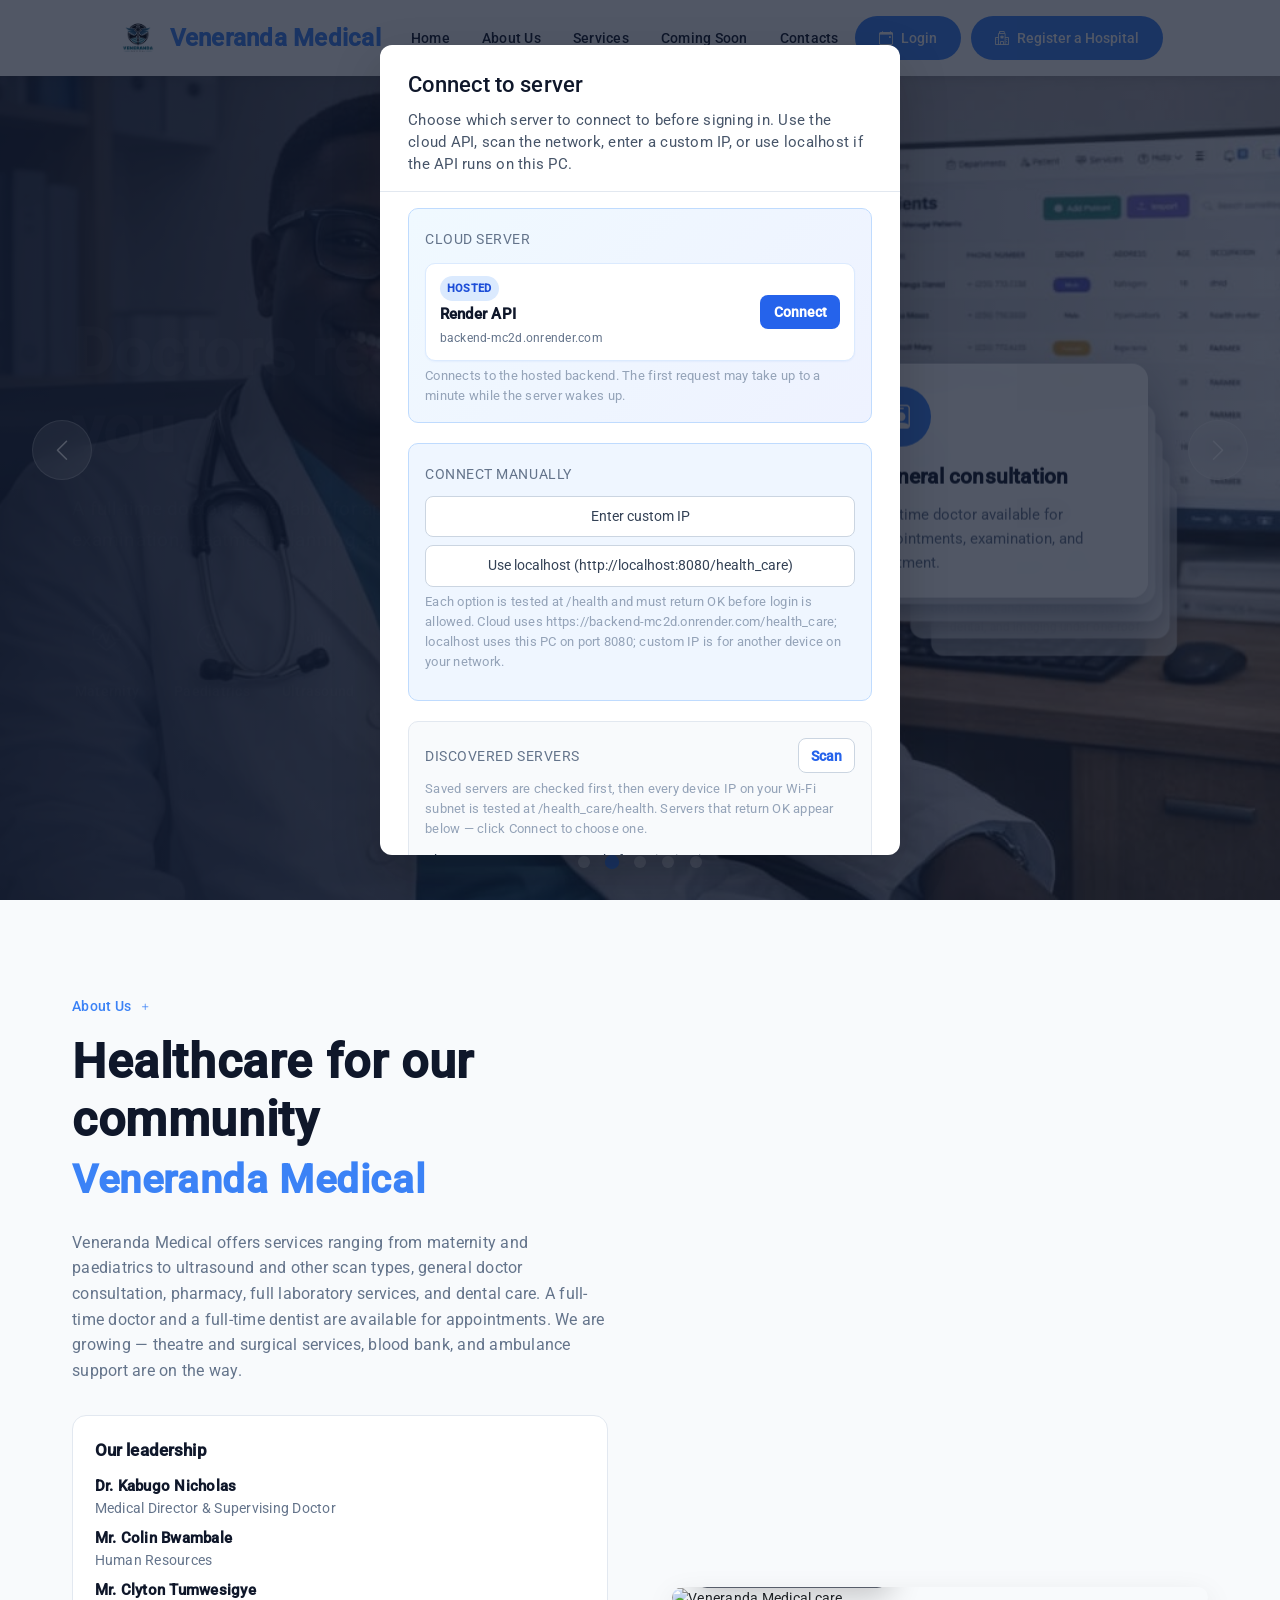
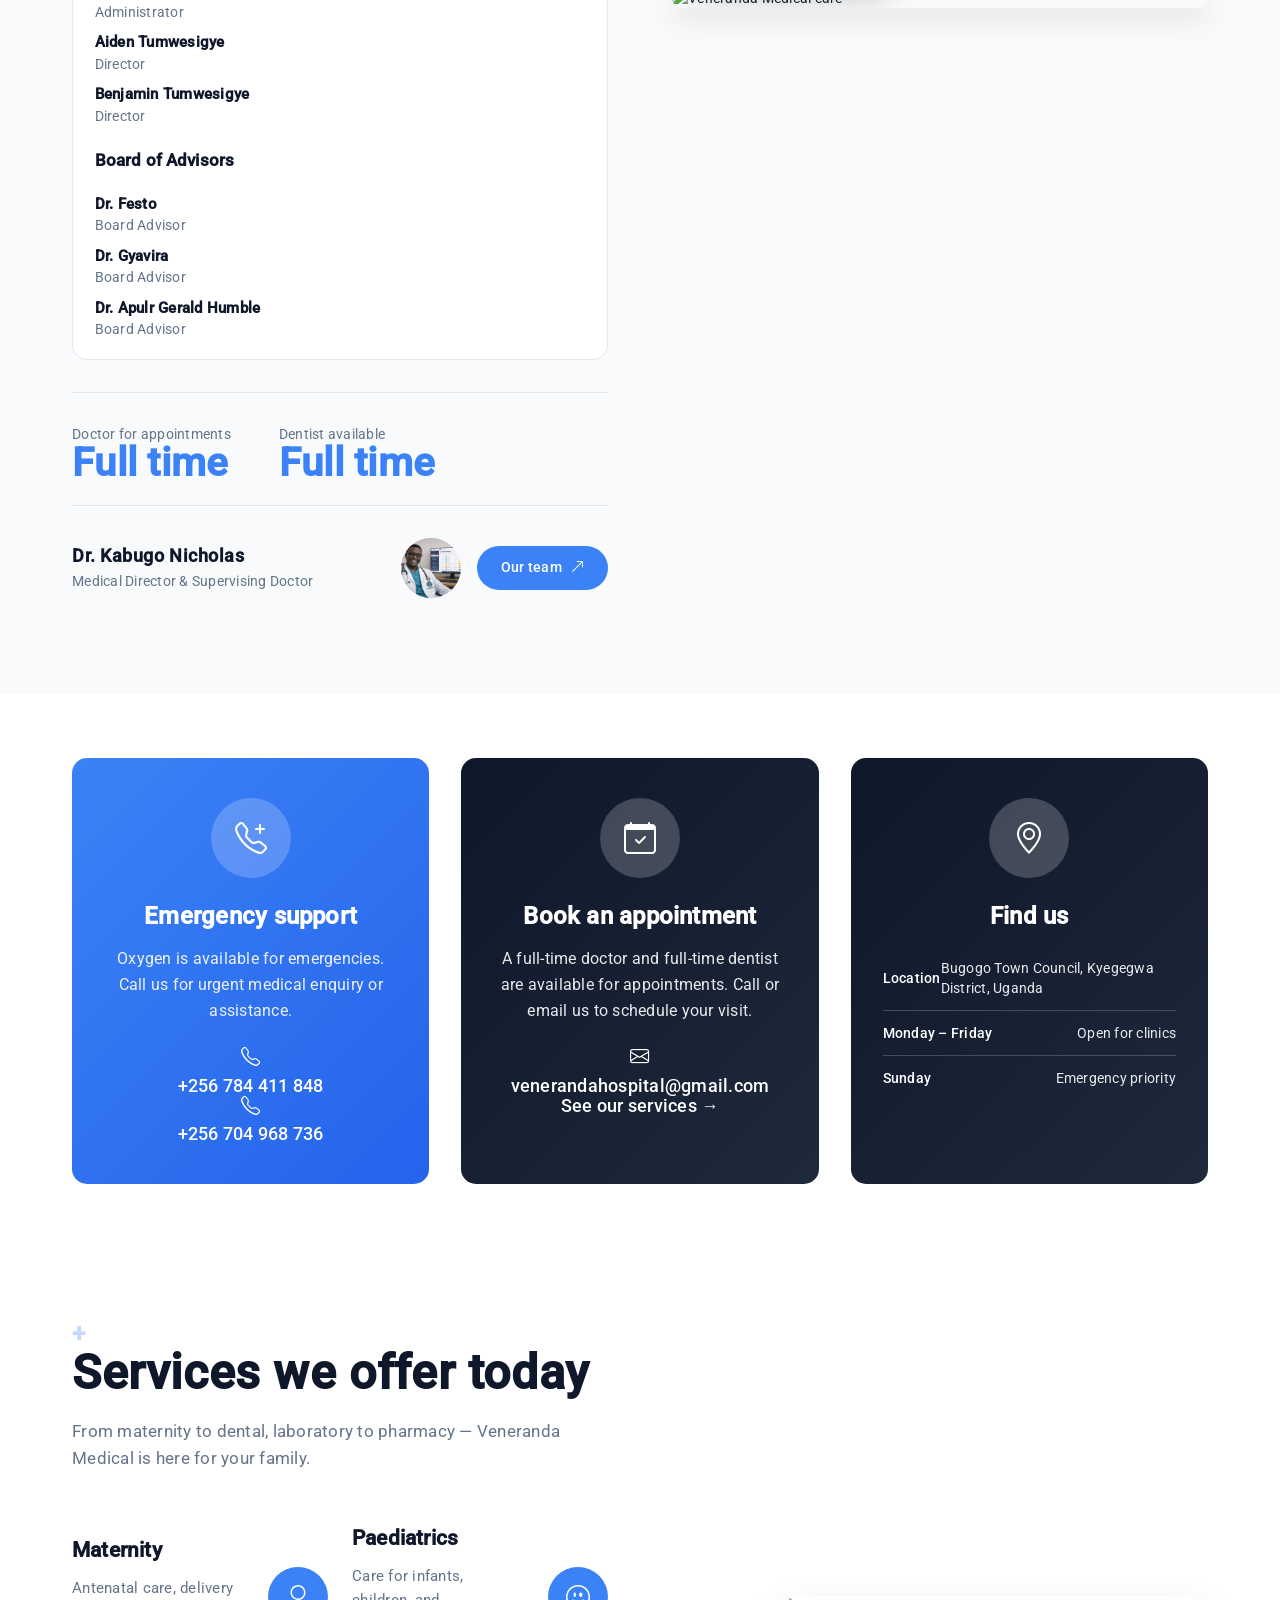
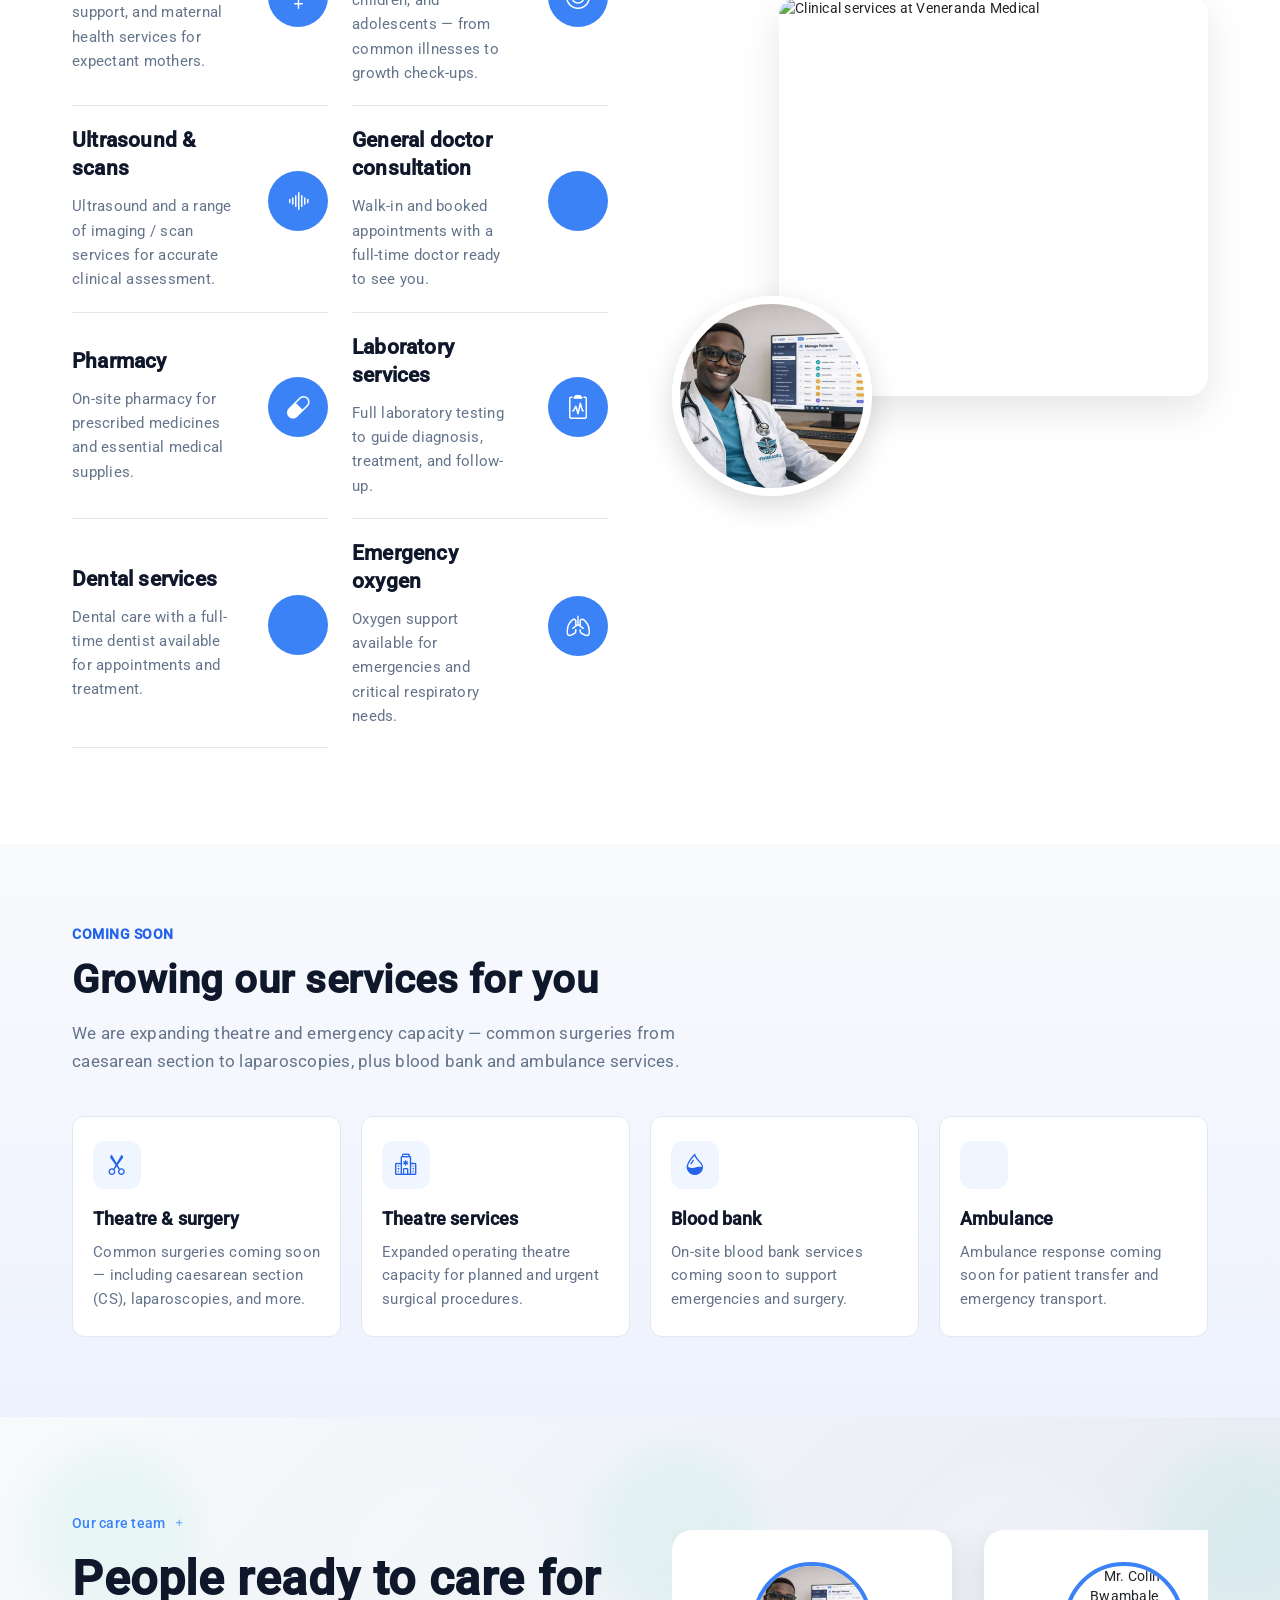
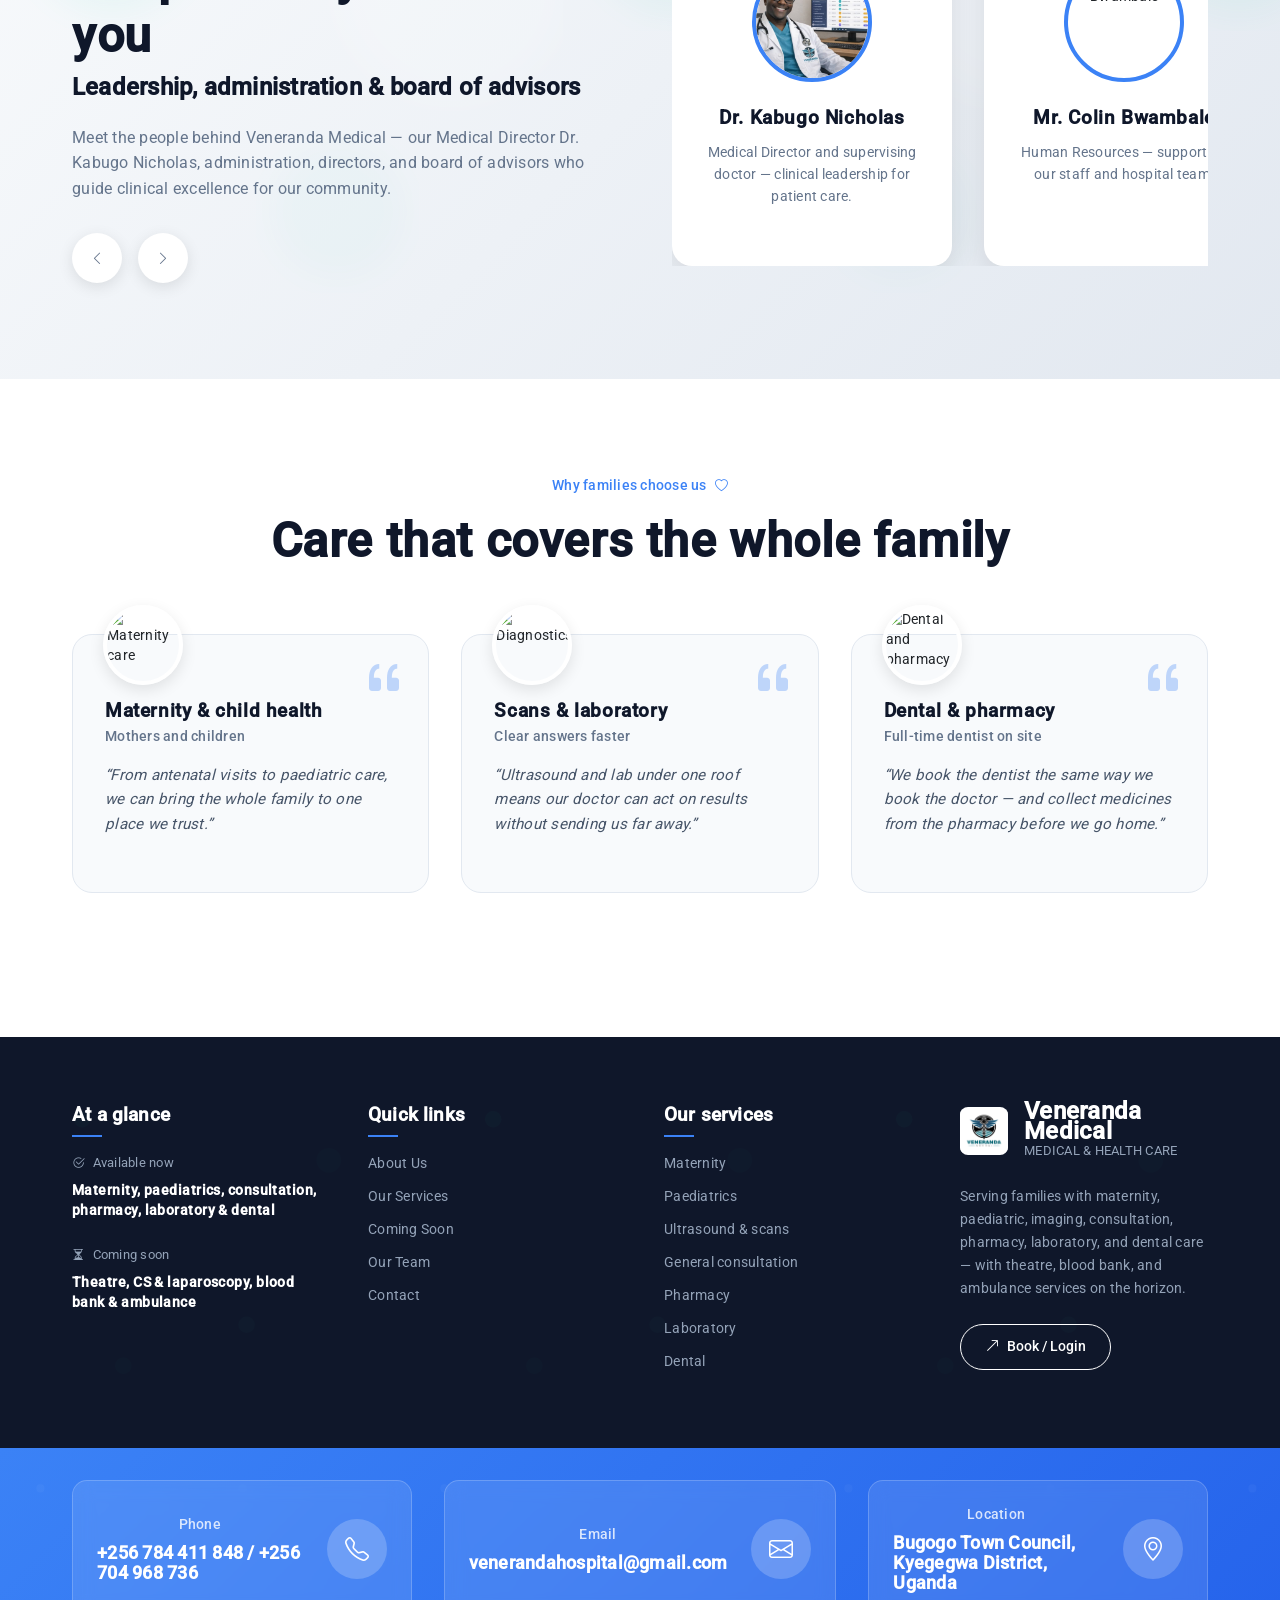
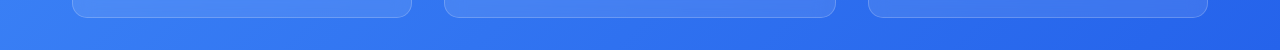
==== commit afe8fabc: "Fix MCH maternity parent category matching Co-authored-by: Cursor <cursoragent@cursor.com>" ====
--- a/index.html
+++ b/index.html
@@ -22,5 +22,5 @@
 <style>html{--mat-option-selected-state-label-text-color:#3f51b5;--mat-option-label-text-color:rgba(0, 0, 0, .87);--mat-option-hover-state-layer-color:rgba(0, 0, 0, .04);--mat-option-focus-state-layer-color:rgba(0, 0, 0, .04);--mat-option-selected-state-layer-color:rgba(0, 0, 0, .04)}html{--mat-optgroup-label-text-color:rgba(0, 0, 0, .87)}html{--mat-option-label-text-font:Roboto, sans-serif;--mat-option-label-text-line-height:24px;--mat-option-label-text-size:16px;--mat-option-label-text-tracking:.03125em;--mat-option-label-text-weight:400}html{--mat-optgroup-label-text-font:Roboto, sans-serif;--mat-optgroup-label-text-line-height:24px;--mat-optgroup-label-text-size:16px;--mat-optgroup-label-text-tracking:.03125em;--mat-optgroup-label-text-weight:400}html{--mdc-filled-text-field-caret-color:#3f51b5;--mdc-filled-text-field-focus-active-indicator-color:#3f51b5;--mdc-filled-text-field-focus-label-text-color:rgba(63, 81, 181, .87);--mdc-filled-text-field-container-color:whitesmoke;--mdc-filled-text-field-disabled-container-color:#fafafa;--mdc-filled-text-field-label-text-color:rgba(0, 0, 0, .6);--mdc-filled-text-field-disabled-label-text-color:rgba(0, 0, 0, .38);--mdc-filled-text-field-input-text-color:rgba(0, 0, 0, .87);--mdc-filled-text-field-disabled-input-text-color:rgba(0, 0, 0, .38);--mdc-filled-text-field-input-text-placeholder-color:rgba(0, 0, 0, .6);--mdc-filled-text-field-error-focus-label-text-color:#f44336;--mdc-filled-text-field-error-label-text-color:#f44336;--mdc-filled-text-field-error-caret-color:#f44336;--mdc-filled-text-field-active-indicator-color:rgba(0, 0, 0, .42);--mdc-filled-text-field-disabled-active-indicator-color:rgba(0, 0, 0, .06);--mdc-filled-text-field-hover-active-indicator-color:rgba(0, 0, 0, .87);--mdc-filled-text-field-error-active-indicator-color:#f44336;--mdc-filled-text-field-error-focus-active-indicator-color:#f44336;--mdc-filled-text-field-error-hover-active-indicator-color:#f44336;--mdc-outlined-text-field-caret-color:#3f51b5;--mdc-outlined-text-field-focus-outline-color:#3f51b5;--mdc-outlined-text-field-focus-label-text-color:rgba(63, 81, 181, .87);--mdc-outlined-text-field-label-text-color:rgba(0, 0, 0, .6);--mdc-outlined-text-field-disabled-label-text-color:rgba(0, 0, 0, .38);--mdc-outlined-text-field-input-text-color:rgba(0, 0, 0, .87);--mdc-outlined-text-field-disabled-input-text-color:rgba(0, 0, 0, .38);--mdc-outlined-text-field-input-text-placeholder-color:rgba(0, 0, 0, .6);--mdc-outlined-text-field-error-caret-color:#f44336;--mdc-outlined-text-field-error-focus-label-text-color:#f44336;--mdc-outlined-text-field-error-label-text-color:#f44336;--mdc-outlined-text-field-outline-color:rgba(0, 0, 0, .38);--mdc-outlined-text-field-disabled-outline-color:rgba(0, 0, 0, .06);--mdc-outlined-text-field-hover-outline-color:rgba(0, 0, 0, .87);--mdc-outlined-text-field-error-focus-outline-color:#f44336;--mdc-outlined-text-field-error-hover-outline-color:#f44336;--mdc-outlined-text-field-error-outline-color:#f44336;--mat-form-field-disabled-input-text-placeholder-color:rgba(0, 0, 0, .38)}html{--mdc-filled-text-field-label-text-font:Roboto, sans-serif;--mdc-filled-text-field-label-text-size:16px;--mdc-filled-text-field-label-text-tracking:.03125em;--mdc-filled-text-field-label-text-weight:400;--mdc-outlined-text-field-label-text-font:Roboto, sans-serif;--mdc-outlined-text-field-label-text-size:16px;--mdc-outlined-text-field-label-text-tracking:.03125em;--mdc-outlined-text-field-label-text-weight:400;--mat-form-field-container-text-font:Roboto, sans-serif;--mat-form-field-container-text-line-height:24px;--mat-form-field-container-text-size:16px;--mat-form-field-container-text-tracking:.03125em;--mat-form-field-container-text-weight:400;--mat-form-field-outlined-label-text-populated-size:16px;--mat-form-field-subscript-text-font:Roboto, sans-serif;--mat-form-field-subscript-text-line-height:20px;--mat-form-field-subscript-text-size:12px;--mat-form-field-subscript-text-tracking:.0333333333em;--mat-form-field-subscript-text-weight:400}html{--mat-select-panel-background-color:white;--mat-select-enabled-trigger-text-color:rgba(0, 0, 0, .87);--mat-select-disabled-trigger-text-color:rgba(0, 0, 0, .38);--mat-select-placeholder-text-color:rgba(0, 0, 0, .6);--mat-select-enabled-arrow-color:rgba(0, 0, 0, .54);--mat-select-disabled-arrow-color:rgba(0, 0, 0, .38);--mat-select-focused-arrow-color:rgba(63, 81, 181, .87);--mat-select-invalid-arrow-color:rgba(244, 67, 54, .87)}html{--mat-select-trigger-text-font:Roboto, sans-serif;--mat-select-trigger-text-line-height:24px;--mat-select-trigger-text-size:16px;--mat-select-trigger-text-tracking:.03125em;--mat-select-trigger-text-weight:400}html{--mat-autocomplete-background-color:white}html{--mat-menu-item-label-text-color:rgba(0, 0, 0, .87);--mat-menu-item-icon-color:rgba(0, 0, 0, .87);--mat-menu-item-hover-state-layer-color:rgba(0, 0, 0, .04);--mat-menu-item-focus-state-layer-color:rgba(0, 0, 0, .04);--mat-menu-container-color:white}html{--mat-menu-item-label-text-font:Roboto, sans-serif;--mat-menu-item-label-text-size:16px;--mat-menu-item-label-text-tracking:.03125em;--mat-menu-item-label-text-line-height:24px;--mat-menu-item-label-text-weight:400}html{--mat-paginator-container-text-color:rgba(0, 0, 0, .87);--mat-paginator-container-background-color:white;--mat-paginator-enabled-icon-color:rgba(0, 0, 0, .54);--mat-paginator-disabled-icon-color:rgba(0, 0, 0, .12)}html{--mat-paginator-container-size:56px}html{--mat-paginator-container-text-font:Roboto, sans-serif;--mat-paginator-container-text-line-height:20px;--mat-paginator-container-text-size:12px;--mat-paginator-container-text-tracking:.0333333333em;--mat-paginator-container-text-weight:400;--mat-paginator-select-trigger-text-size:12px}html{--mdc-checkbox-disabled-selected-icon-color:rgba(0, 0, 0, .38);--mdc-checkbox-disabled-unselected-icon-color:rgba(0, 0, 0, .38);--mdc-checkbox-selected-checkmark-color:#fff;--mdc-checkbox-selected-focus-icon-color:#ff4081;--mdc-checkbox-selected-hover-icon-color:#ff4081;--mdc-checkbox-selected-icon-color:#ff4081;--mdc-checkbox-selected-pressed-icon-color:#ff4081;--mdc-checkbox-unselected-focus-icon-color:#212121;--mdc-checkbox-unselected-hover-icon-color:#212121;--mdc-checkbox-unselected-icon-color:rgba(0, 0, 0, .54);--mdc-checkbox-unselected-pressed-icon-color:rgba(0, 0, 0, .54);--mdc-checkbox-selected-focus-state-layer-color:#ff4081;--mdc-checkbox-selected-hover-state-layer-color:#ff4081;--mdc-checkbox-selected-pressed-state-layer-color:#ff4081;--mdc-checkbox-unselected-focus-state-layer-color:black;--mdc-checkbox-unselected-hover-state-layer-color:black;--mdc-checkbox-unselected-pressed-state-layer-color:black}html{--mdc-checkbox-state-layer-size:40px}html{--mat-table-background-color:white;--mat-table-header-headline-color:rgba(0, 0, 0, .87);--mat-table-row-item-label-text-color:rgba(0, 0, 0, .87);--mat-table-row-item-outline-color:rgba(0, 0, 0, .12)}html{--mat-table-header-container-height:56px;--mat-table-footer-container-height:52px;--mat-table-row-item-container-height:52px}html{--mat-table-header-headline-font:Roboto, sans-serif;--mat-table-header-headline-line-height:22px;--mat-table-header-headline-size:14px;--mat-table-header-headline-weight:500;--mat-table-header-headline-tracking:.0071428571em;--mat-table-row-item-label-text-font:Roboto, sans-serif;--mat-table-row-item-label-text-line-height:20px;--mat-table-row-item-label-text-size:14px;--mat-table-row-item-label-text-weight:400;--mat-table-row-item-label-text-tracking:.0178571429em;--mat-table-footer-supporting-text-font:Roboto, sans-serif;--mat-table-footer-supporting-text-line-height:20px;--mat-table-footer-supporting-text-size:14px;--mat-table-footer-supporting-text-weight:400;--mat-table-footer-supporting-text-tracking:.0178571429em}html{--mat-badge-background-color:#3f51b5;--mat-badge-text-color:white;--mat-badge-disabled-state-background-color:#b9b9b9;--mat-badge-disabled-state-text-color:rgba(0, 0, 0, .38)}html{--mat-badge-text-font:Roboto, sans-serif;--mat-badge-text-size:12px;--mat-badge-text-weight:600;--mat-badge-small-size-text-size:9px;--mat-badge-large-size-text-size:24px}html{--mat-bottom-sheet-container-text-color:rgba(0, 0, 0, .87);--mat-bottom-sheet-container-background-color:white}html{--mat-bottom-sheet-container-text-font:Roboto, sans-serif;--mat-bottom-sheet-container-text-line-height:20px;--mat-bottom-sheet-container-text-size:14px;--mat-bottom-sheet-container-text-tracking:.0178571429em;--mat-bottom-sheet-container-text-weight:400}html{--mat-legacy-button-toggle-text-color:rgba(0, 0, 0, .38);--mat-legacy-button-toggle-state-layer-color:rgba(0, 0, 0, .12);--mat-legacy-button-toggle-selected-state-text-color:rgba(0, 0, 0, .54);--mat-legacy-button-toggle-selected-state-background-color:#e0e0e0;--mat-legacy-button-toggle-disabled-state-text-color:rgba(0, 0, 0, .26);--mat-legacy-button-toggle-disabled-state-background-color:#eeeeee;--mat-legacy-button-toggle-disabled-selected-state-background-color:#bdbdbd;--mat-standard-button-toggle-text-color:rgba(0, 0, 0, .87);--mat-standard-button-toggle-background-color:white;--mat-standard-button-toggle-state-layer-color:black;--mat-standard-button-toggle-selected-state-background-color:#e0e0e0;--mat-standard-button-toggle-selected-state-text-color:rgba(0, 0, 0, .87);--mat-standard-button-toggle-disabled-state-text-color:rgba(0, 0, 0, .26);--mat-standard-button-toggle-disabled-state-background-color:white;--mat-standard-button-toggle-disabled-selected-state-text-color:rgba(0, 0, 0, .87);--mat-standard-button-toggle-disabled-selected-state-background-color:#bdbdbd;--mat-standard-button-toggle-divider-color:#e0e0e0}html{--mat-standard-button-toggle-height:48px}html{--mat-legacy-button-toggle-text-font:Roboto, sans-serif;--mat-standard-button-toggle-text-font:Roboto, sans-serif}html{--mat-datepicker-calendar-date-selected-state-text-color:white;--mat-datepicker-calendar-date-selected-state-background-color:#3f51b5;--mat-datepicker-calendar-date-selected-disabled-state-background-color:rgba(63, 81, 181, .4);--mat-datepicker-calendar-date-today-selected-state-outline-color:white;--mat-datepicker-calendar-date-focus-state-background-color:rgba(63, 81, 181, .3);--mat-datepicker-calendar-date-hover-state-background-color:rgba(63, 81, 181, .3);--mat-datepicker-toggle-active-state-icon-color:#3f51b5;--mat-datepicker-calendar-date-in-range-state-background-color:rgba(63, 81, 181, .2);--mat-datepicker-calendar-date-in-comparison-range-state-background-color:rgba(249, 171, 0, .2);--mat-datepicker-calendar-date-in-overlap-range-state-background-color:#a8dab5;--mat-datepicker-calendar-date-in-overlap-range-selected-state-background-color:#46a35e;--mat-datepicker-toggle-icon-color:rgba(0, 0, 0, .54);--mat-datepicker-calendar-body-label-text-color:rgba(0, 0, 0, .54);--mat-datepicker-calendar-period-button-icon-color:rgba(0, 0, 0, .54);--mat-datepicker-calendar-navigation-button-icon-color:rgba(0, 0, 0, .54);--mat-datepicker-calendar-header-divider-color:rgba(0, 0, 0, .12);--mat-datepicker-calendar-header-text-color:rgba(0, 0, 0, .54);--mat-datepicker-calendar-date-today-outline-color:rgba(0, 0, 0, .38);--mat-datepicker-calendar-date-today-disabled-state-outline-color:rgba(0, 0, 0, .18);--mat-datepicker-calendar-date-text-color:rgba(0, 0, 0, .87);--mat-datepicker-calendar-date-outline-color:transparent;--mat-datepicker-calendar-date-disabled-state-text-color:rgba(0, 0, 0, .38);--mat-datepicker-calendar-date-preview-state-outline-color:rgba(0, 0, 0, .24);--mat-datepicker-range-input-separator-color:rgba(0, 0, 0, .87);--mat-datepicker-range-input-disabled-state-separator-color:rgba(0, 0, 0, .38);--mat-datepicker-range-input-disabled-state-text-color:rgba(0, 0, 0, .38);--mat-datepicker-calendar-container-background-color:white;--mat-datepicker-calendar-container-text-color:rgba(0, 0, 0, .87)}html{--mat-datepicker-calendar-text-font:Roboto, sans-serif;--mat-datepicker-calendar-text-size:13px;--mat-datepicker-calendar-body-label-text-size:14px;--mat-datepicker-calendar-body-label-text-weight:500;--mat-datepicker-calendar-period-button-text-size:14px;--mat-datepicker-calendar-period-button-text-weight:500;--mat-datepicker-calendar-header-text-size:11px;--mat-datepicker-calendar-header-text-weight:400}html{--mat-divider-color:rgba(0, 0, 0, .12)}html{--mat-expansion-container-background-color:white;--mat-expansion-container-text-color:rgba(0, 0, 0, .87);--mat-expansion-actions-divider-color:rgba(0, 0, 0, .12);--mat-expansion-header-hover-state-layer-color:rgba(0, 0, 0, .04);--mat-expansion-header-focus-state-layer-color:rgba(0, 0, 0, .04);--mat-expansion-header-disabled-state-text-color:rgba(0, 0, 0, .26);--mat-expansion-header-text-color:rgba(0, 0, 0, .87);--mat-expansion-header-description-color:rgba(0, 0, 0, .54);--mat-expansion-header-indicator-color:rgba(0, 0, 0, .54)}html{--mat-expansion-header-collapsed-state-height:48px;--mat-expansion-header-expanded-state-height:64px}html{--mat-expansion-header-text-font:Roboto, sans-serif;--mat-expansion-header-text-size:14px;--mat-expansion-header-text-weight:500;--mat-expansion-header-text-line-height:inherit;--mat-expansion-header-text-tracking:inherit;--mat-expansion-container-text-font:Roboto, sans-serif;--mat-expansion-container-text-line-height:20px;--mat-expansion-container-text-size:14px;--mat-expansion-container-text-tracking:.0178571429em;--mat-expansion-container-text-weight:400}html{--mat-grid-list-tile-header-primary-text-size:14px;--mat-grid-list-tile-header-secondary-text-size:12px;--mat-grid-list-tile-footer-primary-text-size:14px;--mat-grid-list-tile-footer-secondary-text-size:12px}html{--mat-icon-color:inherit}html{--mat-sidenav-container-divider-color:rgba(0, 0, 0, .12);--mat-sidenav-container-background-color:white;--mat-sidenav-container-text-color:rgba(0, 0, 0, .87);--mat-sidenav-content-background-color:#fafafa;--mat-sidenav-content-text-color:rgba(0, 0, 0, .87);--mat-sidenav-scrim-color:rgba(0, 0, 0, .6)}html{--mat-stepper-header-icon-foreground-color:white;--mat-stepper-header-selected-state-icon-background-color:#3f51b5;--mat-stepper-header-selected-state-icon-foreground-color:white;--mat-stepper-header-done-state-icon-background-color:#3f51b5;--mat-stepper-header-done-state-icon-foreground-color:white;--mat-stepper-header-edit-state-icon-background-color:#3f51b5;--mat-stepper-header-edit-state-icon-foreground-color:white;--mat-stepper-container-color:white;--mat-stepper-line-color:rgba(0, 0, 0, .12);--mat-stepper-header-hover-state-layer-color:rgba(0, 0, 0, .04);--mat-stepper-header-focus-state-layer-color:rgba(0, 0, 0, .04);--mat-stepper-header-label-text-color:rgba(0, 0, 0, .54);--mat-stepper-header-optional-label-text-color:rgba(0, 0, 0, .54);--mat-stepper-header-selected-state-label-text-color:rgba(0, 0, 0, .87);--mat-stepper-header-error-state-label-text-color:#f44336;--mat-stepper-header-icon-background-color:rgba(0, 0, 0, .54);--mat-stepper-header-error-state-icon-foreground-color:#f44336;--mat-stepper-header-error-state-icon-background-color:transparent}html{--mat-stepper-header-height:72px}html{--mat-stepper-container-text-font:Roboto, sans-serif;--mat-stepper-header-label-text-font:Roboto, sans-serif;--mat-stepper-header-label-text-size:14px;--mat-stepper-header-label-text-weight:400;--mat-stepper-header-error-state-label-text-size:16px;--mat-stepper-header-selected-state-label-text-size:16px;--mat-stepper-header-selected-state-label-text-weight:400}html{--mat-toolbar-container-background-color:whitesmoke;--mat-toolbar-container-text-color:rgba(0, 0, 0, .87)}html{--mat-toolbar-standard-height:64px;--mat-toolbar-mobile-height:56px}html{--mat-toolbar-title-text-font:Roboto, sans-serif;--mat-toolbar-title-text-line-height:32px;--mat-toolbar-title-text-size:20px;--mat-toolbar-title-text-tracking:.0125em;--mat-toolbar-title-text-weight:500}.mat-typography{font-size:14px;font-weight:400;line-height:20px;font-family:Roboto,sans-serif;letter-spacing:.0178571429em}:root{--blue:#007bff;--indigo:#6610f2;--purple:#6f42c1;--pink:#e83e8c;--red:#dc3545;--orange:#fd7e14;--yellow:#ffc107;--green:#28a745;--teal:#20c997;--cyan:#17a2b8;--white:#fff;--gray:#6c757d;--gray-dark:#343a40;--primary:#007bff;--secondary:#6c757d;--success:#28a745;--info:#17a2b8;--warning:#ffc107;--danger:#dc3545;--light:#f8f9fa;--dark:#343a40;--breakpoint-xs:0;--breakpoint-sm:576px;--breakpoint-md:768px;--breakpoint-lg:992px;--breakpoint-xl:1200px;--font-family-sans-serif:-apple-system,BlinkMacSystemFont,"Segoe UI",Roboto,"Helvetica Neue",Arial,"Noto Sans","Liberation Sans",sans-serif,"Apple Color Emoji","Segoe UI Emoji","Segoe UI Symbol","Noto Color Emoji";--font-family-monospace:SFMono-Regular,Menlo,Monaco,Consolas,"Liberation Mono","Courier New",monospace}*,:after,:before{box-sizing:border-box}html{font-family:sans-serif;line-height:1.15;-webkit-text-size-adjust:100%;-webkit-tap-highlight-color:transparent}body{margin:0;font-family:-apple-system,BlinkMacSystemFont,Segoe UI,Roboto,Helvetica Neue,Arial,Noto Sans,Liberation Sans,sans-serif,"Apple Color Emoji","Segoe UI Emoji",Segoe UI Symbol,"Noto Color Emoji";font-size:1rem;font-weight:400;line-height:1.5;color:#212529;text-align:left;background-color:#fff}@media print{*,:after,:before{text-shadow:none!important;box-shadow:none!important}@page{size:a3}body{min-width:992px!important}}@font-face{font-family:Roboto;font-style:normal;font-display:swap;font-weight:300;src:url(roboto-cyrillic-ext-300-normal.1fc8d11578a29db1.woff2) format("woff2"),url(roboto-cyrillic-ext-300-normal.58e4cefac0ce946c.woff) format("woff");unicode-range:U+0460-052F,U+1C80-1C8A,U+20B4,U+2DE0-2DFF,U+A640-A69F,U+FE2E-FE2F}@font-face{font-family:Roboto;font-style:normal;font-display:swap;font-weight:300;src:url(roboto-cyrillic-300-normal.5c302278c8bbfeb2.woff2) format("woff2"),url(roboto-cyrillic-300-normal.d8693e24cb564c8d.woff) format("woff");unicode-range:U+0301,U+0400-045F,U+0490-0491,U+04B0-04B1,U+2116}@font-face{font-family:Roboto;font-style:normal;font-display:swap;font-weight:300;src:url(roboto-greek-ext-300-normal.a079474cf59654e5.woff2) format("woff2"),url(roboto-greek-ext-300-normal.bd0324be67a39a29.woff) format("woff");unicode-range:U+1F00-1FFF}@font-face{font-family:Roboto;font-style:normal;font-display:swap;font-weight:300;src:url(roboto-greek-300-normal.fb686d5dac6b1700.woff2) format("woff2"),url(roboto-greek-300-normal.faeef11203fde072.woff) format("woff");unicode-range:U+0370-0377,U+037A-037F,U+0384-038A,U+038C,U+038E-03A1,U+03A3-03FF}@font-face{font-family:Roboto;font-style:normal;font-display:swap;font-weight:300;src:url(roboto-math-300-normal.f5af86f1571f030a.woff2) format("woff2"),url(roboto-math-300-normal.9788d9d4216b5446.woff) format("woff");unicode-range:U+0302-0303,U+0305,U+0307-0308,U+0310,U+0312,U+0315,U+031A,U+0326-0327,U+032C,U+032F-0330,U+0332-0333,U+0338,U+033A,U+0346,U+034D,U+0391-03A1,U+03A3-03A9,U+03B1-03C9,U+03D1,U+03D5-03D6,U+03F0-03F1,U+03F4-03F5,U+2016-2017,U+2034-2038,U+203C,U+2040,U+2043,U+2047,U+2050,U+2057,U+205F,U+2070-2071,U+2074-208E,U+2090-209C,U+20D0-20DC,U+20E1,U+20E5-20EF,U+2100-2112,U+2114-2115,U+2117-2121,U+2123-214F,U+2190,U+2192,U+2194-21AE,U+21B0-21E5,U+21F1-21F2,U+21F4-2211,U+2213-2214,U+2216-22FF,U+2308-230B,U+2310,U+2319,U+231C-2321,U+2336-237A,U+237C,U+2395,U+239B-23B7,U+23D0,U+23DC-23E1,U+2474-2475,U+25AF,U+25B3,U+25B7,U+25BD,U+25C1,U+25CA,U+25CC,U+25FB,U+266D-266F,U+27C0-27FF,U+2900-2AFF,U+2B0E-2B11,U+2B30-2B4C,U+2BFE,U+3030,U+FF5B,U+FF5D,U+1D400-1D7FF,U+1EE00-1EEFF}@font-face{font-family:Roboto;font-style:normal;font-display:swap;font-weight:300;src:url(roboto-symbols-300-normal.2396c53ff793f5ff.woff2) format("woff2"),url(roboto-symbols-300-normal.7e1adf73394a4492.woff) format("woff");unicode-range:U+0001-000C,U+000E-001F,U+007F-009F,U+20DD-20E0,U+20E2-20E4,U+2150-218F,U+2190,U+2192,U+2194-2199,U+21AF,U+21E6-21F0,U+21F3,U+2218-2219,U+2299,U+22C4-22C6,U+2300-243F,U+2440-244A,U+2460-24FF,U+25A0-27BF,U+2800-28FF,U+2921-2922,U+2981,U+29BF,U+29EB,U+2B00-2BFF,U+4DC0-4DFF,U+FFF9-FFFB,U+10140-1018E,U+10190-1019C,U+101A0,U+101D0-101FD,U+102E0-102FB,U+10E60-10E7E,U+1D2C0-1D2D3,U+1D2E0-1D37F,U+1F000-1F0FF,U+1F100-1F1AD,U+1F1E6-1F1FF,U+1F30D-1F30F,U+1F315,U+1F31C,U+1F31E,U+1F320-1F32C,U+1F336,U+1F378,U+1F37D,U+1F382,U+1F393-1F39F,U+1F3A7-1F3A8,U+1F3AC-1F3AF,U+1F3C2,U+1F3C4-1F3C6,U+1F3CA-1F3CE,U+1F3D4-1F3E0,U+1F3ED,U+1F3F1-1F3F3,U+1F3F5-1F3F7,U+1F408,U+1F415,U+1F41F,U+1F426,U+1F43F,U+1F441-1F442,U+1F444,U+1F446-1F449,U+1F44C-1F44E,U+1F453,U+1F46A,U+1F47D,U+1F4A3,U+1F4B0,U+1F4B3,U+1F4B9,U+1F4BB,U+1F4BF,U+1F4C8-1F4CB,U+1F4D6,U+1F4DA,U+1F4DF,U+1F4E3-1F4E6,U+1F4EA-1F4ED,U+1F4F7,U+1F4F9-1F4FB,U+1F4FD-1F4FE,U+1F503,U+1F507-1F50B,U+1F50D,U+1F512-1F513,U+1F53E-1F54A,U+1F54F-1F5FA,U+1F610,U+1F650-1F67F,U+1F687,U+1F68D,U+1F691,U+1F694,U+1F698,U+1F6AD,U+1F6B2,U+1F6B9-1F6BA,U+1F6BC,U+1F6C6-1F6CF,U+1F6D3-1F6D7,U+1F6E0-1F6EA,U+1F6F0-1F6F3,U+1F6F7-1F6FC,U+1F700-1F7FF,U+1F800-1F80B,U+1F810-1F847,U+1F850-1F859,U+1F860-1F887,U+1F890-1F8AD,U+1F8B0-1F8BB,U+1F8C0-1F8C1,U+1F900-1F90B,U+1F93B,U+1F946,U+1F984,U+1F996,U+1F9E9,U+1FA00-1FA6F,U+1FA70-1FA7C,U+1FA80-1FA89,U+1FA8F-1FAC6,U+1FACE-1FADC,U+1FADF-1FAE9,U+1FAF0-1FAF8,U+1FB00-1FBFF}@font-face{font-family:Roboto;font-style:normal;font-display:swap;font-weight:300;src:url(roboto-vietnamese-300-normal.4d462ba07fd64cd2.woff2) format("woff2"),url(roboto-vietnamese-300-normal.9f26e16bcbbf952a.woff) format("woff");unicode-range:U+0102-0103,U+0110-0111,U+0128-0129,U+0168-0169,U+01A0-01A1,U+01AF-01B0,U+0300-0301,U+0303-0304,U+0308-0309,U+0323,U+0329,U+1EA0-1EF9,U+20AB}@font-face{font-family:Roboto;font-style:normal;font-display:swap;font-weight:300;src:url(roboto-latin-ext-300-normal.8bb2cfcb3a68417c.woff2) format("woff2"),url(roboto-latin-ext-300-normal.698f42e699a539f7.woff) format("woff");unicode-range:U+0100-02BA,U+02BD-02C5,U+02C7-02CC,U+02CE-02D7,U+02DD-02FF,U+0304,U+0308,U+0329,U+1D00-1DBF,U+1E00-1E9F,U+1EF2-1EFF,U+2020,U+20A0-20AB,U+20AD-20C0,U+2113,U+2C60-2C7F,U+A720-A7FF}@font-face{font-family:Roboto;font-style:normal;font-display:swap;font-weight:300;src:url(roboto-latin-300-normal.cb53830ab7f72c8f.woff2) format("woff2"),url(roboto-latin-300-normal.3d14393414321b88.woff) format("woff");unicode-range:U+0000-00FF,U+0131,U+0152-0153,U+02BB-02BC,U+02C6,U+02DA,U+02DC,U+0304,U+0308,U+0329,U+2000-206F,U+20AC,U+2122,U+2191,U+2193,U+2212,U+2215,U+FEFF,U+FFFD}@font-face{font-family:Roboto;font-style:normal;font-display:swap;font-weight:400;src:url(roboto-cyrillic-ext-400-normal.4e932adfc1c34dde.woff2) format("woff2"),url(roboto-cyrillic-ext-400-normal.c7bd950f8ec900fc.woff) format("woff");unicode-range:U+0460-052F,U+1C80-1C8A,U+20B4,U+2DE0-2DFF,U+A640-A69F,U+FE2E-FE2F}@font-face{font-family:Roboto;font-style:normal;font-display:swap;font-weight:400;src:url(roboto-cyrillic-400-normal.aecfd4206f9219f1.woff2) format("woff2"),url(roboto-cyrillic-400-normal.f26db87a8b8f7b93.woff) format("woff");unicode-range:U+0301,U+0400-045F,U+0490-0491,U+04B0-04B1,U+2116}@font-face{font-family:Roboto;font-style:normal;font-display:swap;font-weight:400;src:url(roboto-greek-ext-400-normal.439a5c61198e50c2.woff2) format("woff2"),url(roboto-greek-ext-400-normal.4c595897de03fa35.woff) format("woff");unicode-range:U+1F00-1FFF}@font-face{font-family:Roboto;font-style:normal;font-display:swap;font-weight:400;src:url(roboto-greek-400-normal.abea67f714b0afb7.woff2) format("woff2"),url(roboto-greek-400-normal.c54d64b6fd50e195.woff) format("woff");unicode-range:U+0370-0377,U+037A-037F,U+0384-038A,U+038C,U+038E-03A1,U+03A3-03FF}@font-face{font-family:Roboto;font-style:normal;font-display:swap;font-weight:400;src:url(roboto-math-400-normal.67b430739fcd7575.woff2) format("woff2"),url(roboto-math-400-normal.11d6a7ddfc4fce14.woff) format("woff");unicode-range:U+0302-0303,U+0305,U+0307-0308,U+0310,U+0312,U+0315,U+031A,U+0326-0327,U+032C,U+032F-0330,U+0332-0333,U+0338,U+033A,U+0346,U+034D,U+0391-03A1,U+03A3-03A9,U+03B1-03C9,U+03D1,U+03D5-03D6,U+03F0-03F1,U+03F4-03F5,U+2016-2017,U+2034-2038,U+203C,U+2040,U+2043,U+2047,U+2050,U+2057,U+205F,U+2070-2071,U+2074-208E,U+2090-209C,U+20D0-20DC,U+20E1,U+20E5-20EF,U+2100-2112,U+2114-2115,U+2117-2121,U+2123-214F,U+2190,U+2192,U+2194-21AE,U+21B0-21E5,U+21F1-21F2,U+21F4-2211,U+2213-2214,U+2216-22FF,U+2308-230B,U+2310,U+2319,U+231C-2321,U+2336-237A,U+237C,U+2395,U+239B-23B7,U+23D0,U+23DC-23E1,U+2474-2475,U+25AF,U+25B3,U+25B7,U+25BD,U+25C1,U+25CA,U+25CC,U+25FB,U+266D-266F,U+27C0-27FF,U+2900-2AFF,U+2B0E-2B11,U+2B30-2B4C,U+2BFE,U+3030,U+FF5B,U+FF5D,U+1D400-1D7FF,U+1EE00-1EEFF}@font-face{font-family:Roboto;font-style:normal;font-display:swap;font-weight:400;src:url(roboto-symbols-400-normal.8cb722e8a140d949.woff2) format("woff2"),url(roboto-symbols-400-normal.f6d2d5ec747654dc.woff) format("woff");unicode-range:U+0001-000C,U+000E-001F,U+007F-009F,U+20DD-20E0,U+20E2-20E4,U+2150-218F,U+2190,U+2192,U+2194-2199,U+21AF,U+21E6-21F0,U+21F3,U+2218-2219,U+2299,U+22C4-22C6,U+2300-243F,U+2440-244A,U+2460-24FF,U+25A0-27BF,U+2800-28FF,U+2921-2922,U+2981,U+29BF,U+29EB,U+2B00-2BFF,U+4DC0-4DFF,U+FFF9-FFFB,U+10140-1018E,U+10190-1019C,U+101A0,U+101D0-101FD,U+102E0-102FB,U+10E60-10E7E,U+1D2C0-1D2D3,U+1D2E0-1D37F,U+1F000-1F0FF,U+1F100-1F1AD,U+1F1E6-1F1FF,U+1F30D-1F30F,U+1F315,U+1F31C,U+1F31E,U+1F320-1F32C,U+1F336,U+1F378,U+1F37D,U+1F382,U+1F393-1F39F,U+1F3A7-1F3A8,U+1F3AC-1F3AF,U+1F3C2,U+1F3C4-1F3C6,U+1F3CA-1F3CE,U+1F3D4-1F3E0,U+1F3ED,U+1F3F1-1F3F3,U+1F3F5-1F3F7,U+1F408,U+1F415,U+1F41F,U+1F426,U+1F43F,U+1F441-1F442,U+1F444,U+1F446-1F449,U+1F44C-1F44E,U+1F453,U+1F46A,U+1F47D,U+1F4A3,U+1F4B0,U+1F4B3,U+1F4B9,U+1F4BB,U+1F4BF,U+1F4C8-1F4CB,U+1F4D6,U+1F4DA,U+1F4DF,U+1F4E3-1F4E6,U+1F4EA-1F4ED,U+1F4F7,U+1F4F9-1F4FB,U+1F4FD-1F4FE,U+1F503,U+1F507-1F50B,U+1F50D,U+1F512-1F513,U+1F53E-1F54A,U+1F54F-1F5FA,U+1F610,U+1F650-1F67F,U+1F687,U+1F68D,U+1F691,U+1F694,U+1F698,U+1F6AD,U+1F6B2,U+1F6B9-1F6BA,U+1F6BC,U+1F6C6-1F6CF,U+1F6D3-1F6D7,U+1F6E0-1F6EA,U+1F6F0-1F6F3,U+1F6F7-1F6FC,U+1F700-1F7FF,U+1F800-1F80B,U+1F810-1F847,U+1F850-1F859,U+1F860-1F887,U+1F890-1F8AD,U+1F8B0-1F8BB,U+1F8C0-1F8C1,U+1F900-1F90B,U+1F93B,U+1F946,U+1F984,U+1F996,U+1F9E9,U+1FA00-1FA6F,U+1FA70-1FA7C,U+1FA80-1FA89,U+1FA8F-1FAC6,U+1FACE-1FADC,U+1FADF-1FAE9,U+1FAF0-1FAF8,U+1FB00-1FBFF}@font-face{font-family:Roboto;font-style:normal;font-display:swap;font-weight:400;src:url(roboto-vietnamese-400-normal.5004a87f2b749e41.woff2) format("woff2"),url(roboto-vietnamese-400-normal.18db54bb73b6e283.woff) format("woff");unicode-range:U+0102-0103,U+0110-0111,U+0128-0129,U+0168-0169,U+01A0-01A1,U+01AF-01B0,U+0300-0301,U+0303-0304,U+0308-0309,U+0323,U+0329,U+1EA0-1EF9,U+20AB}@font-face{font-family:Roboto;font-style:normal;font-display:swap;font-weight:400;src:url(roboto-latin-ext-400-normal.4ae631fd7beb1f54.woff2) format("woff2"),url(roboto-latin-ext-400-normal.a32415be6ee60307.woff) format("woff");unicode-range:U+0100-02BA,U+02BD-02C5,U+02C7-02CC,U+02CE-02D7,U+02DD-02FF,U+0304,U+0308,U+0329,U+1D00-1DBF,U+1E00-1E9F,U+1EF2-1EFF,U+2020,U+20A0-20AB,U+20AD-20C0,U+2113,U+2C60-2C7F,U+A720-A7FF}@font-face{font-family:Roboto;font-style:normal;font-display:swap;font-weight:400;src:url(roboto-latin-400-normal.5bafb11d927758dd.woff2) format("woff2"),url(roboto-latin-400-normal.ef1bd719cec5e02a.woff) format("woff");unicode-range:U+0000-00FF,U+0131,U+0152-0153,U+02BB-02BC,U+02C6,U+02DA,U+02DC,U+0304,U+0308,U+0329,U+2000-206F,U+20AC,U+2122,U+2191,U+2193,U+2212,U+2215,U+FEFF,U+FFFD}@font-face{font-family:Roboto;font-style:normal;font-display:swap;font-weight:500;src:url(roboto-cyrillic-ext-500-normal.10d1a7ec57c45e6a.woff2) format("woff2"),url(roboto-cyrillic-ext-500-normal.00214ee4d0f9a6f7.woff) format("woff");unicode-range:U+0460-052F,U+1C80-1C8A,U+20B4,U+2DE0-2DFF,U+A640-A69F,U+FE2E-FE2F}@font-face{font-family:Roboto;font-style:normal;font-display:swap;font-weight:500;src:url(roboto-cyrillic-500-normal.89e84c5093edcc7d.woff2) format("woff2"),url(roboto-cyrillic-500-normal.0598219e736deb4b.woff) format("woff");unicode-range:U+0301,U+0400-045F,U+0490-0491,U+04B0-04B1,U+2116}@font-face{font-family:Roboto;font-style:normal;font-display:swap;font-weight:500;src:url(roboto-greek-ext-500-normal.a32cb7f849a6d197.woff2) format("woff2"),url(roboto-greek-ext-500-normal.13b2e1b18a63576f.woff) format("woff");unicode-range:U+1F00-1FFF}@font-face{font-family:Roboto;font-style:normal;font-display:swap;font-weight:500;src:url(roboto-greek-500-normal.bd931ffeb51359b9.woff2) format("woff2"),url(roboto-greek-500-normal.62b2175a10c385ed.woff) format("woff");unicode-range:U+0370-0377,U+037A-037F,U+0384-038A,U+038C,U+038E-03A1,U+03A3-03FF}@font-face{font-family:Roboto;font-style:normal;font-display:swap;font-weight:500;src:url(roboto-math-500-normal.be8727f7ce58a6e2.woff2) format("woff2"),url(roboto-math-500-normal.da3d98024cd384bb.woff) format("woff");unicode-range:U+0302-0303,U+0305,U+0307-0308,U+0310,U+0312,U+0315,U+031A,U+0326-0327,U+032C,U+032F-0330,U+0332-0333,U+0338,U+033A,U+0346,U+034D,U+0391-03A1,U+03A3-03A9,U+03B1-03C9,U+03D1,U+03D5-03D6,U+03F0-03F1,U+03F4-03F5,U+2016-2017,U+2034-2038,U+203C,U+2040,U+2043,U+2047,U+2050,U+2057,U+205F,U+2070-2071,U+2074-208E,U+2090-209C,U+20D0-20DC,U+20E1,U+20E5-20EF,U+2100-2112,U+2114-2115,U+2117-2121,U+2123-214F,U+2190,U+2192,U+2194-21AE,U+21B0-21E5,U+21F1-21F2,U+21F4-2211,U+2213-2214,U+2216-22FF,U+2308-230B,U+2310,U+2319,U+231C-2321,U+2336-237A,U+237C,U+2395,U+239B-23B7,U+23D0,U+23DC-23E1,U+2474-2475,U+25AF,U+25B3,U+25B7,U+25BD,U+25C1,U+25CA,U+25CC,U+25FB,U+266D-266F,U+27C0-27FF,U+2900-2AFF,U+2B0E-2B11,U+2B30-2B4C,U+2BFE,U+3030,U+FF5B,U+FF5D,U+1D400-1D7FF,U+1EE00-1EEFF}@font-face{font-family:Roboto;font-style:normal;font-display:swap;font-weight:500;src:url(roboto-symbols-500-normal.a4ade2e2b916f0f1.woff2) format("woff2"),url(roboto-symbols-500-normal.49ccf66c5e09a60c.woff) format("woff");unicode-range:U+0001-000C,U+000E-001F,U+007F-009F,U+20DD-20E0,U+20E2-20E4,U+2150-218F,U+2190,U+2192,U+2194-2199,U+21AF,U+21E6-21F0,U+21F3,U+2218-2219,U+2299,U+22C4-22C6,U+2300-243F,U+2440-244A,U+2460-24FF,U+25A0-27BF,U+2800-28FF,U+2921-2922,U+2981,U+29BF,U+29EB,U+2B00-2BFF,U+4DC0-4DFF,U+FFF9-FFFB,U+10140-1018E,U+10190-1019C,U+101A0,U+101D0-101FD,U+102E0-102FB,U+10E60-10E7E,U+1D2C0-1D2D3,U+1D2E0-1D37F,U+1F000-1F0FF,U+1F100-1F1AD,U+1F1E6-1F1FF,U+1F30D-1F30F,U+1F315,U+1F31C,U+1F31E,U+1F320-1F32C,U+1F336,U+1F378,U+1F37D,U+1F382,U+1F393-1F39F,U+1F3A7-1F3A8,U+1F3AC-1F3AF,U+1F3C2,U+1F3C4-1F3C6,U+1F3CA-1F3CE,U+1F3D4-1F3E0,U+1F3ED,U+1F3F1-1F3F3,U+1F3F5-1F3F7,U+1F408,U+1F415,U+1F41F,U+1F426,U+1F43F,U+1F441-1F442,U+1F444,U+1F446-1F449,U+1F44C-1F44E,U+1F453,U+1F46A,U+1F47D,U+1F4A3,U+1F4B0,U+1F4B3,U+1F4B9,U+1F4BB,U+1F4BF,U+1F4C8-1F4CB,U+1F4D6,U+1F4DA,U+1F4DF,U+1F4E3-1F4E6,U+1F4EA-1F4ED,U+1F4F7,U+1F4F9-1F4FB,U+1F4FD-1F4FE,U+1F503,U+1F507-1F50B,U+1F50D,U+1F512-1F513,U+1F53E-1F54A,U+1F54F-1F5FA,U+1F610,U+1F650-1F67F,U+1F687,U+1F68D,U+1F691,U+1F694,U+1F698,U+1F6AD,U+1F6B2,U+1F6B9-1F6BA,U+1F6BC,U+1F6C6-1F6CF,U+1F6D3-1F6D7,U+1F6E0-1F6EA,U+1F6F0-1F6F3,U+1F6F7-1F6FC,U+1F700-1F7FF,U+1F800-1F80B,U+1F810-1F847,U+1F850-1F859,U+1F860-1F887,U+1F890-1F8AD,U+1F8B0-1F8BB,U+1F8C0-1F8C1,U+1F900-1F90B,U+1F93B,U+1F946,U+1F984,U+1F996,U+1F9E9,U+1FA00-1FA6F,U+1FA70-1FA7C,U+1FA80-1FA89,U+1FA8F-1FAC6,U+1FACE-1FADC,U+1FADF-1FAE9,U+1FAF0-1FAF8,U+1FB00-1FBFF}@font-face{font-family:Roboto;font-style:normal;font-display:swap;font-weight:500;src:url(roboto-vietnamese-500-normal.aa6fab3306334ae4.woff2) format("woff2"),url(roboto-vietnamese-500-normal.f124d905aaf12b09.woff) format("woff");unicode-range:U+0102-0103,U+0110-0111,U+0128-0129,U+0168-0169,U+01A0-01A1,U+01AF-01B0,U+0300-0301,U+0303-0304,U+0308-0309,U+0323,U+0329,U+1EA0-1EF9,U+20AB}@font-face{font-family:Roboto;font-style:normal;font-display:swap;font-weight:500;src:url(roboto-latin-ext-500-normal.4e054821473f73a1.woff2) format("woff2"),url(roboto-latin-ext-500-normal.a185015fc06bc49f.woff) format("woff");unicode-range:U+0100-02BA,U+02BD-02C5,U+02C7-02CC,U+02CE-02D7,U+02DD-02FF,U+0304,U+0308,U+0329,U+1D00-1DBF,U+1E00-1E9F,U+1EF2-1EFF,U+2020,U+20A0-20AB,U+20AD-20C0,U+2113,U+2C60-2C7F,U+A720-A7FF}@font-face{font-family:Roboto;font-style:normal;font-display:swap;font-weight:500;src:url(roboto-latin-500-normal.1fb0386c517729e0.woff2) format("woff2"),url(roboto-latin-500-normal.8dc96370c705cff7.woff) format("woff");unicode-range:U+0000-00FF,U+0131,U+0152-0153,U+02BB-02BC,U+02C6,U+02DA,U+02DC,U+0304,U+0308,U+0329,U+2000-206F,U+20AC,U+2122,U+2191,U+2193,U+2212,U+2215,U+FEFF,U+FFFD}body{margin:0;font-family:-apple-system,BlinkMacSystemFont,Segoe UI,Roboto,Helvetica Neue,Arial,sans-serif;background-color:#fff}:root{--app-header-height:68px;--app-sidebar-width:0px;--overview-page-title-size:24px;--overview-page-title-icon-size:26px;--hms-accent:#4c6ecc;--hms-accent-soft:rgba(76, 110, 204, .12)}html,body{height:100%}body{margin:0;font-family:-apple-system,BlinkMacSystemFont,Segoe UI,Roboto,Helvetica Neue,Arial,sans-serif}html{-webkit-text-size-adjust:100%;text-size-adjust:100%}html,body{max-width:100%;min-width:0}app-root{display:flex;flex-direction:column;min-height:100%;min-height:100dvh;min-width:0;max-width:100%}@media (max-width: 900px){:root{--app-header-height:56px;--overview-page-title-size:18px;--overview-page-title-icon-size:20px}html,body,app-root{overflow-x:hidden}}</style><link rel="stylesheet" href="styles.bf08cb9e6febc9b0.css" media="print" onload="this.media='all'"><noscript><link rel="stylesheet" href="styles.bf08cb9e6febc9b0.css"></noscript></head>
 <body class="mat-typography">
   <app-root></app-root>
-<script src="runtime.302c723755f1121d.js" type="module"></script><script src="polyfills.dc2a8ff8812eb337.js" type="module"></script><script src="scripts.a728a92ad8f84d50.js" defer></script><script src="main.d97c6bb40d9897de.js" type="module"></script></body>
+<script src="runtime.302c723755f1121d.js" type="module"></script><script src="polyfills.dc2a8ff8812eb337.js" type="module"></script><script src="scripts.a728a92ad8f84d50.js" defer></script><script src="main.de6bdc2390e4c678.js" type="module"></script></body>
 </html>
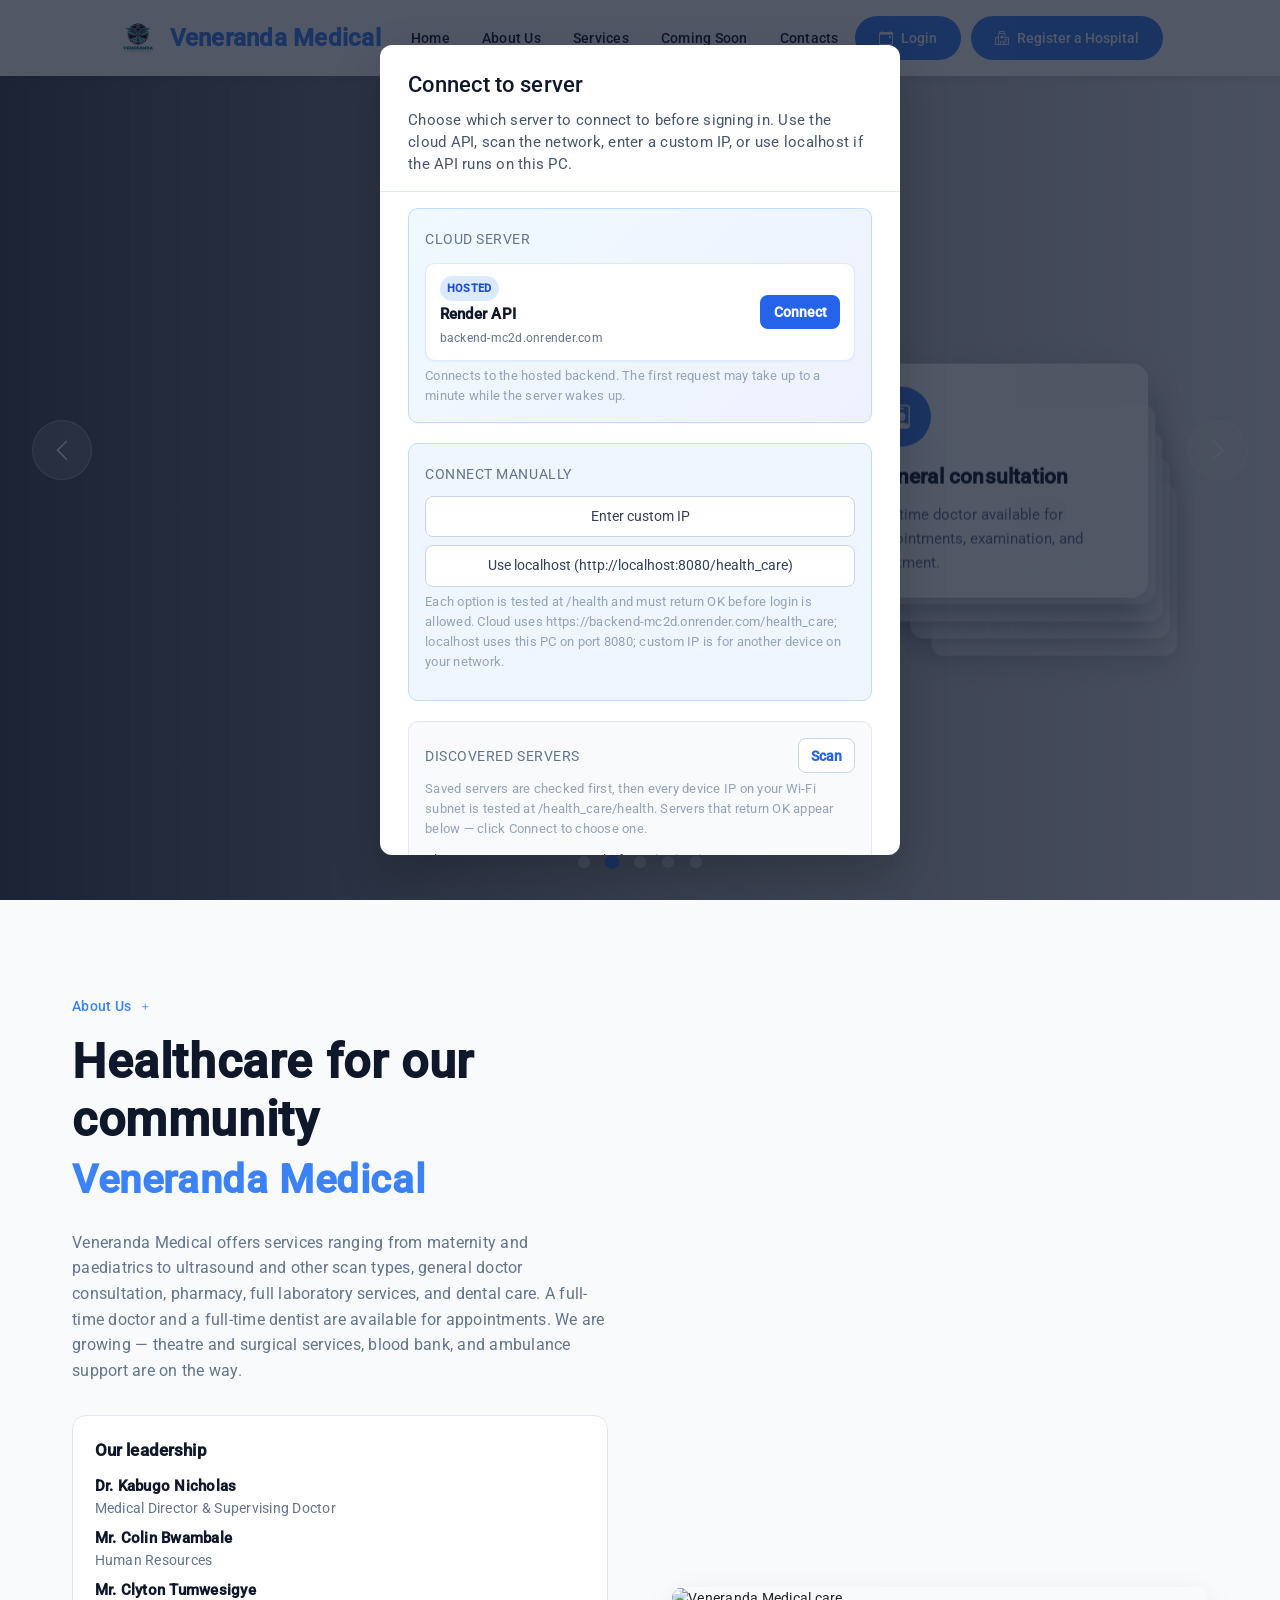
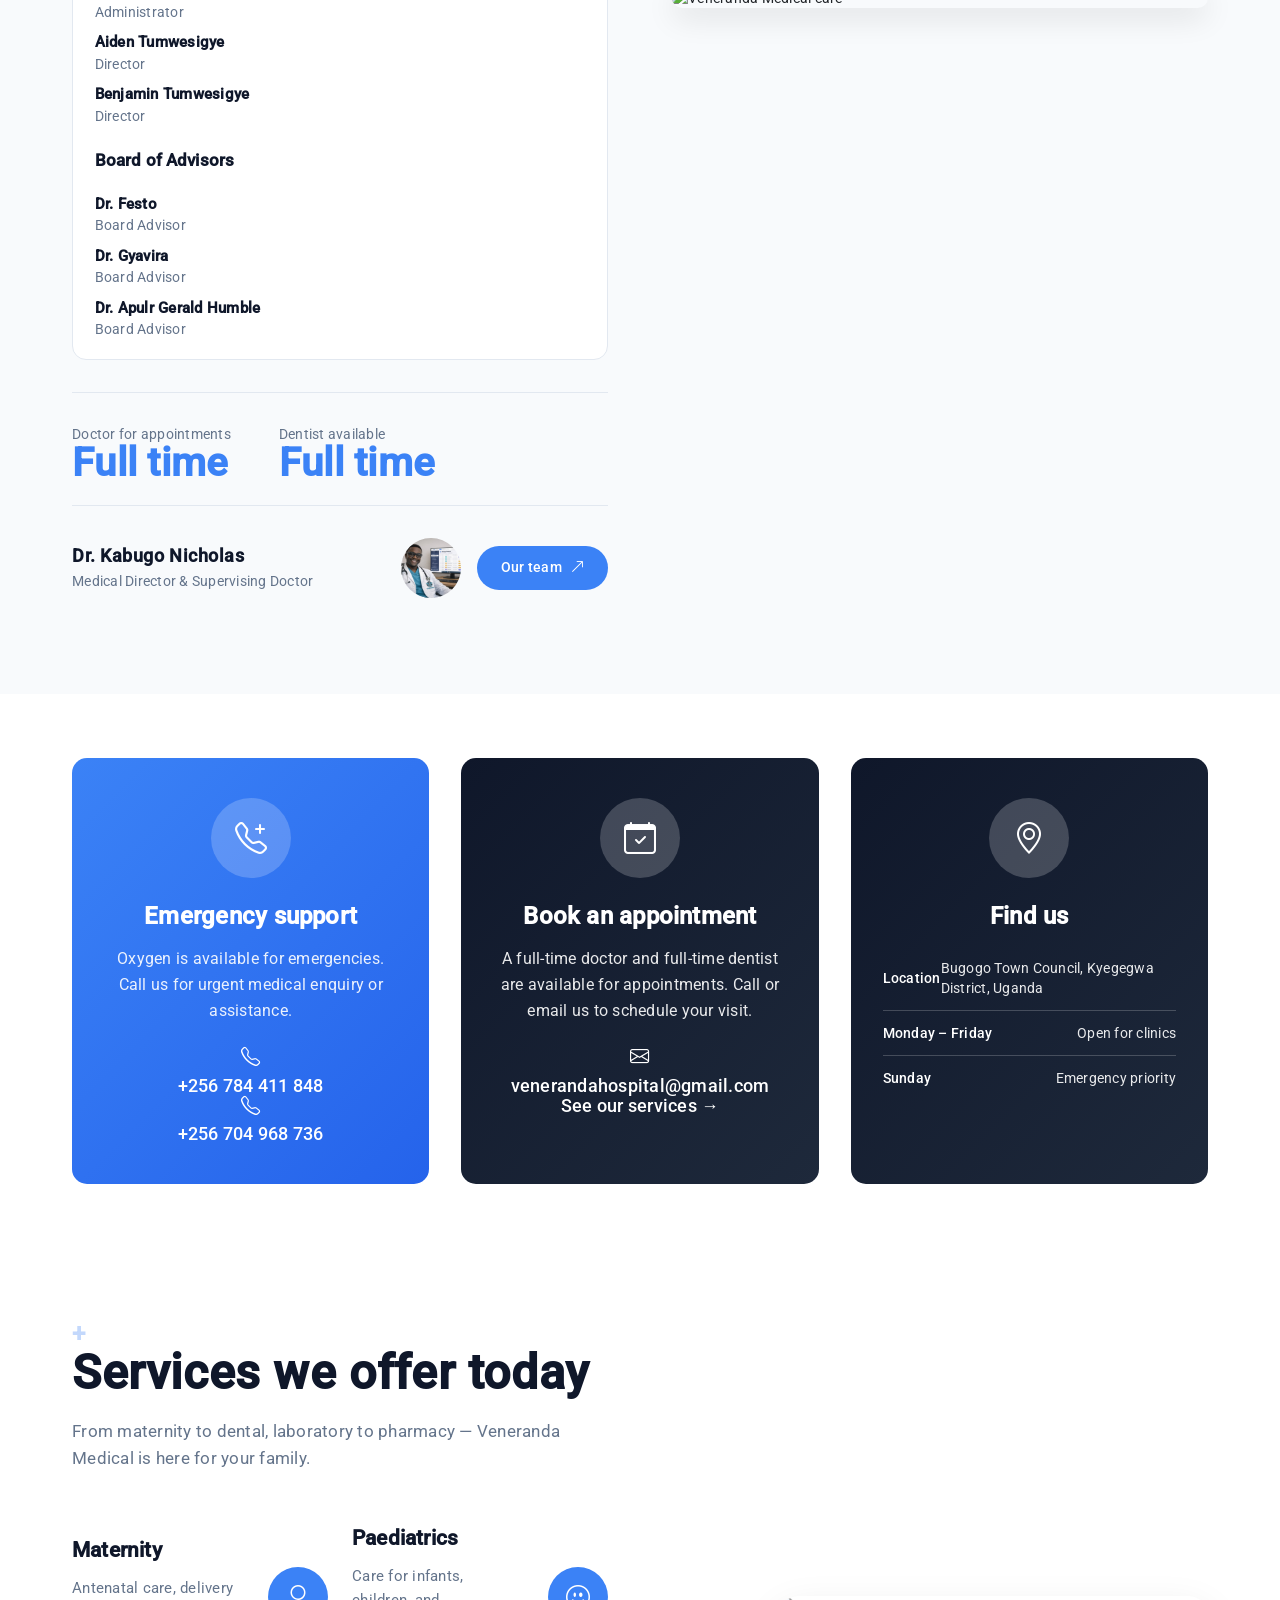
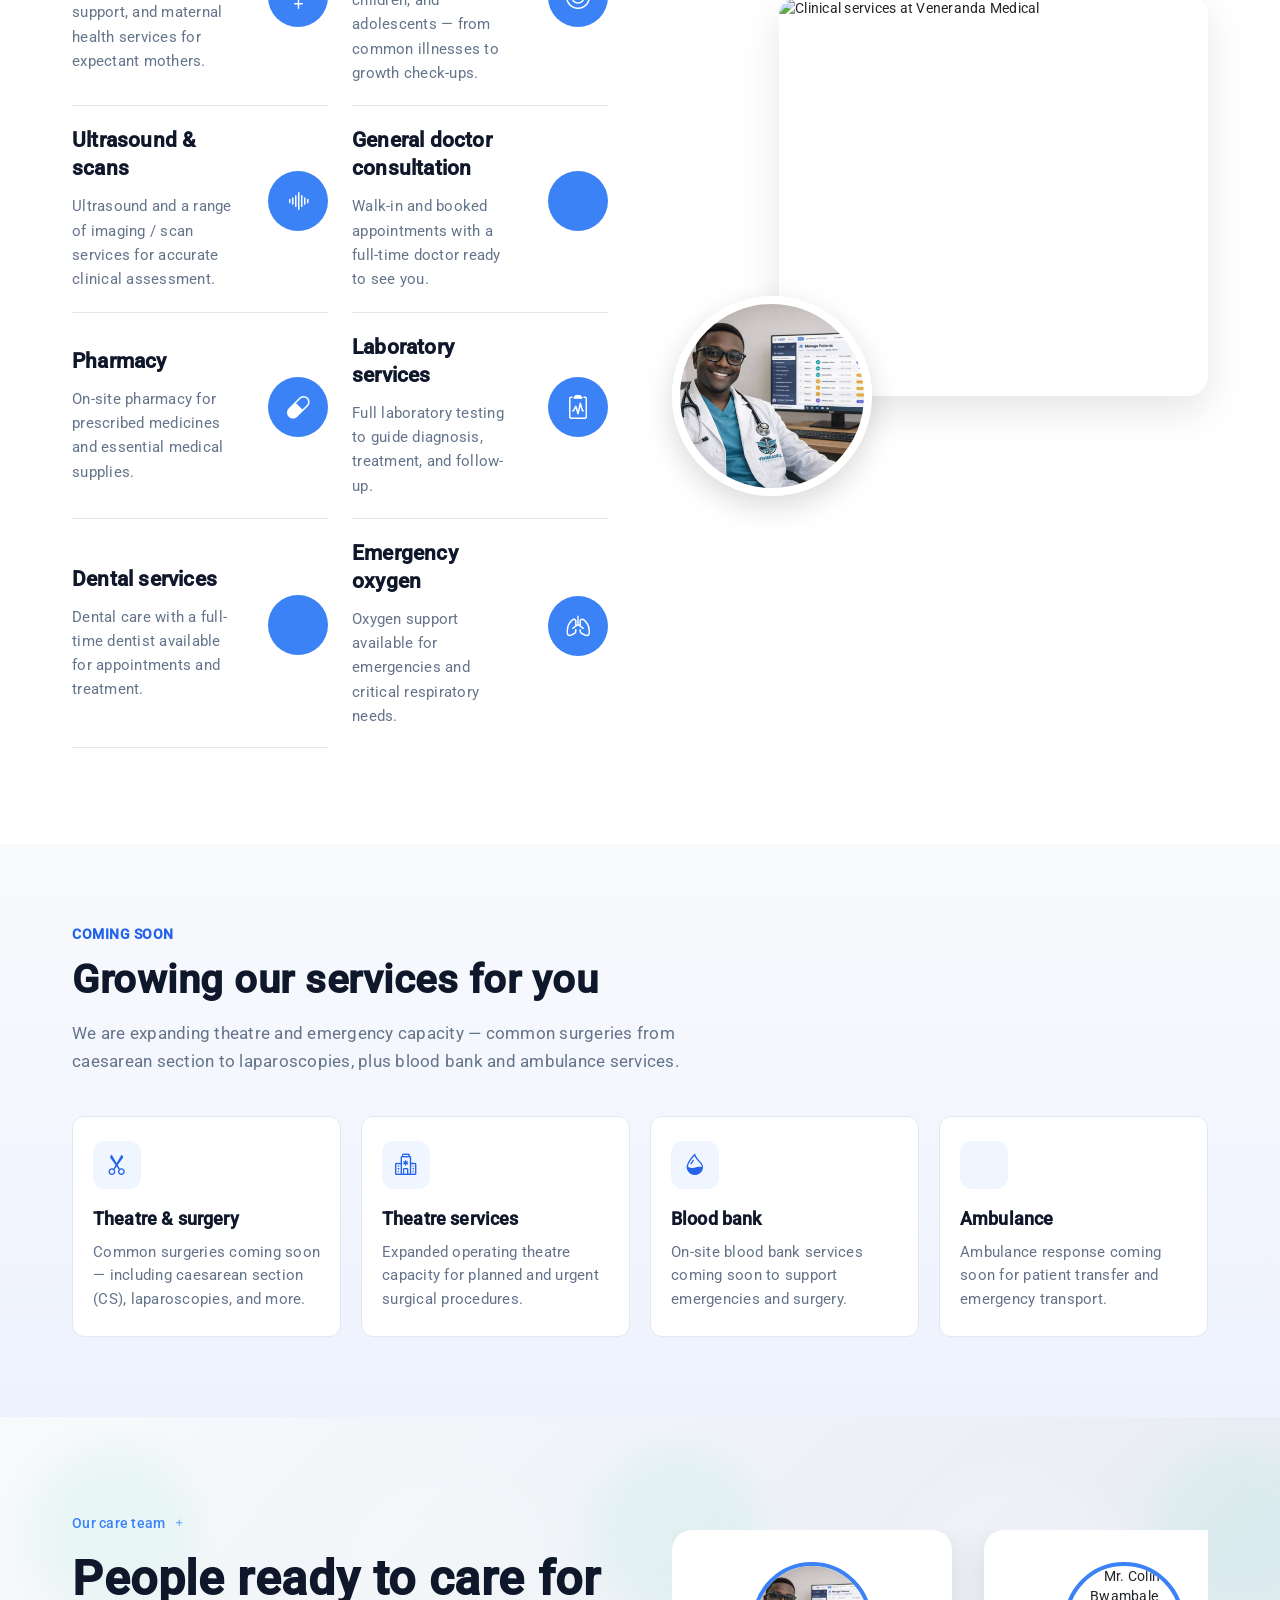
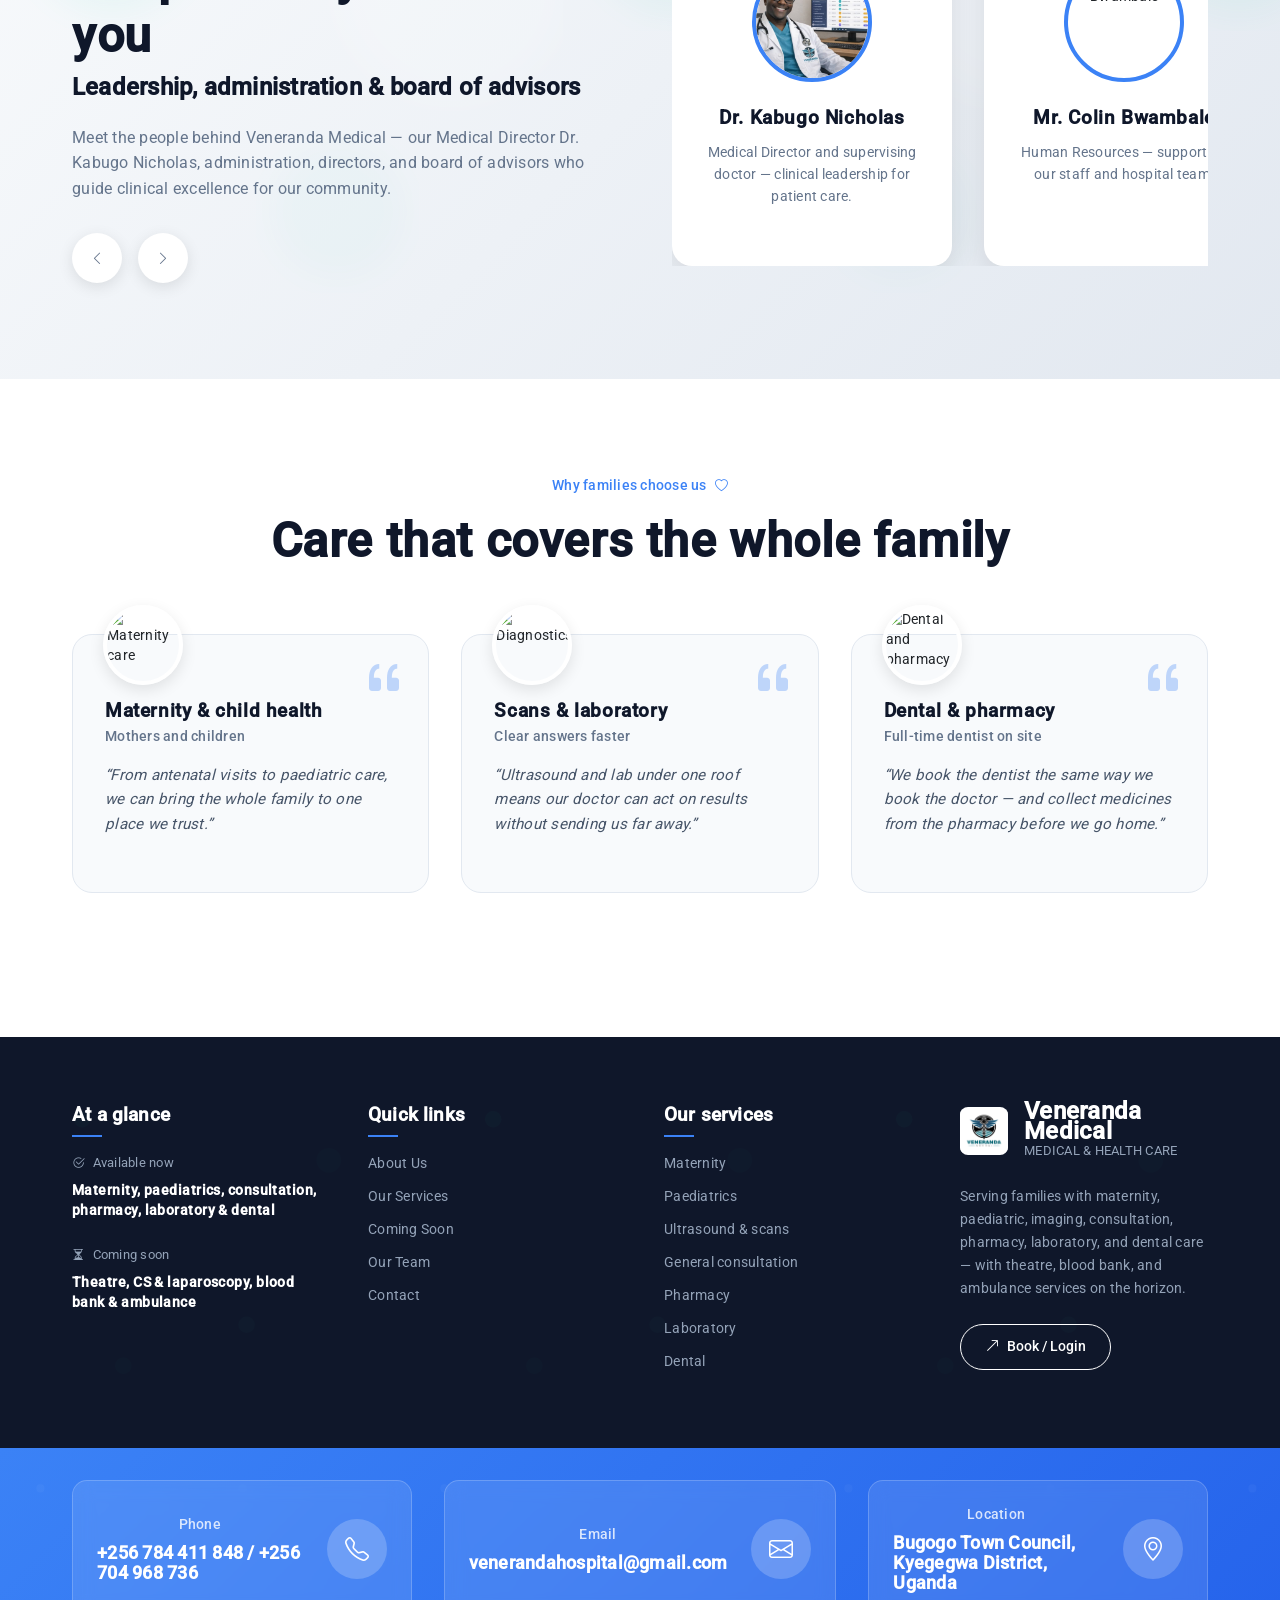
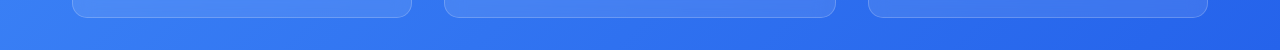
==== commit 8256d4c5: "Strip HTML from department request card report previews Co-authored-by: Cursor <cursoragent@cursor.c" ====
--- a/index.html
+++ b/index.html
@@ -22,5 +22,5 @@
 <style>html{--mat-option-selected-state-label-text-color:#3f51b5;--mat-option-label-text-color:rgba(0, 0, 0, .87);--mat-option-hover-state-layer-color:rgba(0, 0, 0, .04);--mat-option-focus-state-layer-color:rgba(0, 0, 0, .04);--mat-option-selected-state-layer-color:rgba(0, 0, 0, .04)}html{--mat-optgroup-label-text-color:rgba(0, 0, 0, .87)}html{--mat-option-label-text-font:Roboto, sans-serif;--mat-option-label-text-line-height:24px;--mat-option-label-text-size:16px;--mat-option-label-text-tracking:.03125em;--mat-option-label-text-weight:400}html{--mat-optgroup-label-text-font:Roboto, sans-serif;--mat-optgroup-label-text-line-height:24px;--mat-optgroup-label-text-size:16px;--mat-optgroup-label-text-tracking:.03125em;--mat-optgroup-label-text-weight:400}html{--mdc-filled-text-field-caret-color:#3f51b5;--mdc-filled-text-field-focus-active-indicator-color:#3f51b5;--mdc-filled-text-field-focus-label-text-color:rgba(63, 81, 181, .87);--mdc-filled-text-field-container-color:whitesmoke;--mdc-filled-text-field-disabled-container-color:#fafafa;--mdc-filled-text-field-label-text-color:rgba(0, 0, 0, .6);--mdc-filled-text-field-disabled-label-text-color:rgba(0, 0, 0, .38);--mdc-filled-text-field-input-text-color:rgba(0, 0, 0, .87);--mdc-filled-text-field-disabled-input-text-color:rgba(0, 0, 0, .38);--mdc-filled-text-field-input-text-placeholder-color:rgba(0, 0, 0, .6);--mdc-filled-text-field-error-focus-label-text-color:#f44336;--mdc-filled-text-field-error-label-text-color:#f44336;--mdc-filled-text-field-error-caret-color:#f44336;--mdc-filled-text-field-active-indicator-color:rgba(0, 0, 0, .42);--mdc-filled-text-field-disabled-active-indicator-color:rgba(0, 0, 0, .06);--mdc-filled-text-field-hover-active-indicator-color:rgba(0, 0, 0, .87);--mdc-filled-text-field-error-active-indicator-color:#f44336;--mdc-filled-text-field-error-focus-active-indicator-color:#f44336;--mdc-filled-text-field-error-hover-active-indicator-color:#f44336;--mdc-outlined-text-field-caret-color:#3f51b5;--mdc-outlined-text-field-focus-outline-color:#3f51b5;--mdc-outlined-text-field-focus-label-text-color:rgba(63, 81, 181, .87);--mdc-outlined-text-field-label-text-color:rgba(0, 0, 0, .6);--mdc-outlined-text-field-disabled-label-text-color:rgba(0, 0, 0, .38);--mdc-outlined-text-field-input-text-color:rgba(0, 0, 0, .87);--mdc-outlined-text-field-disabled-input-text-color:rgba(0, 0, 0, .38);--mdc-outlined-text-field-input-text-placeholder-color:rgba(0, 0, 0, .6);--mdc-outlined-text-field-error-caret-color:#f44336;--mdc-outlined-text-field-error-focus-label-text-color:#f44336;--mdc-outlined-text-field-error-label-text-color:#f44336;--mdc-outlined-text-field-outline-color:rgba(0, 0, 0, .38);--mdc-outlined-text-field-disabled-outline-color:rgba(0, 0, 0, .06);--mdc-outlined-text-field-hover-outline-color:rgba(0, 0, 0, .87);--mdc-outlined-text-field-error-focus-outline-color:#f44336;--mdc-outlined-text-field-error-hover-outline-color:#f44336;--mdc-outlined-text-field-error-outline-color:#f44336;--mat-form-field-disabled-input-text-placeholder-color:rgba(0, 0, 0, .38)}html{--mdc-filled-text-field-label-text-font:Roboto, sans-serif;--mdc-filled-text-field-label-text-size:16px;--mdc-filled-text-field-label-text-tracking:.03125em;--mdc-filled-text-field-label-text-weight:400;--mdc-outlined-text-field-label-text-font:Roboto, sans-serif;--mdc-outlined-text-field-label-text-size:16px;--mdc-outlined-text-field-label-text-tracking:.03125em;--mdc-outlined-text-field-label-text-weight:400;--mat-form-field-container-text-font:Roboto, sans-serif;--mat-form-field-container-text-line-height:24px;--mat-form-field-container-text-size:16px;--mat-form-field-container-text-tracking:.03125em;--mat-form-field-container-text-weight:400;--mat-form-field-outlined-label-text-populated-size:16px;--mat-form-field-subscript-text-font:Roboto, sans-serif;--mat-form-field-subscript-text-line-height:20px;--mat-form-field-subscript-text-size:12px;--mat-form-field-subscript-text-tracking:.0333333333em;--mat-form-field-subscript-text-weight:400}html{--mat-select-panel-background-color:white;--mat-select-enabled-trigger-text-color:rgba(0, 0, 0, .87);--mat-select-disabled-trigger-text-color:rgba(0, 0, 0, .38);--mat-select-placeholder-text-color:rgba(0, 0, 0, .6);--mat-select-enabled-arrow-color:rgba(0, 0, 0, .54);--mat-select-disabled-arrow-color:rgba(0, 0, 0, .38);--mat-select-focused-arrow-color:rgba(63, 81, 181, .87);--mat-select-invalid-arrow-color:rgba(244, 67, 54, .87)}html{--mat-select-trigger-text-font:Roboto, sans-serif;--mat-select-trigger-text-line-height:24px;--mat-select-trigger-text-size:16px;--mat-select-trigger-text-tracking:.03125em;--mat-select-trigger-text-weight:400}html{--mat-autocomplete-background-color:white}html{--mat-menu-item-label-text-color:rgba(0, 0, 0, .87);--mat-menu-item-icon-color:rgba(0, 0, 0, .87);--mat-menu-item-hover-state-layer-color:rgba(0, 0, 0, .04);--mat-menu-item-focus-state-layer-color:rgba(0, 0, 0, .04);--mat-menu-container-color:white}html{--mat-menu-item-label-text-font:Roboto, sans-serif;--mat-menu-item-label-text-size:16px;--mat-menu-item-label-text-tracking:.03125em;--mat-menu-item-label-text-line-height:24px;--mat-menu-item-label-text-weight:400}html{--mat-paginator-container-text-color:rgba(0, 0, 0, .87);--mat-paginator-container-background-color:white;--mat-paginator-enabled-icon-color:rgba(0, 0, 0, .54);--mat-paginator-disabled-icon-color:rgba(0, 0, 0, .12)}html{--mat-paginator-container-size:56px}html{--mat-paginator-container-text-font:Roboto, sans-serif;--mat-paginator-container-text-line-height:20px;--mat-paginator-container-text-size:12px;--mat-paginator-container-text-tracking:.0333333333em;--mat-paginator-container-text-weight:400;--mat-paginator-select-trigger-text-size:12px}html{--mdc-checkbox-disabled-selected-icon-color:rgba(0, 0, 0, .38);--mdc-checkbox-disabled-unselected-icon-color:rgba(0, 0, 0, .38);--mdc-checkbox-selected-checkmark-color:#fff;--mdc-checkbox-selected-focus-icon-color:#ff4081;--mdc-checkbox-selected-hover-icon-color:#ff4081;--mdc-checkbox-selected-icon-color:#ff4081;--mdc-checkbox-selected-pressed-icon-color:#ff4081;--mdc-checkbox-unselected-focus-icon-color:#212121;--mdc-checkbox-unselected-hover-icon-color:#212121;--mdc-checkbox-unselected-icon-color:rgba(0, 0, 0, .54);--mdc-checkbox-unselected-pressed-icon-color:rgba(0, 0, 0, .54);--mdc-checkbox-selected-focus-state-layer-color:#ff4081;--mdc-checkbox-selected-hover-state-layer-color:#ff4081;--mdc-checkbox-selected-pressed-state-layer-color:#ff4081;--mdc-checkbox-unselected-focus-state-layer-color:black;--mdc-checkbox-unselected-hover-state-layer-color:black;--mdc-checkbox-unselected-pressed-state-layer-color:black}html{--mdc-checkbox-state-layer-size:40px}html{--mat-table-background-color:white;--mat-table-header-headline-color:rgba(0, 0, 0, .87);--mat-table-row-item-label-text-color:rgba(0, 0, 0, .87);--mat-table-row-item-outline-color:rgba(0, 0, 0, .12)}html{--mat-table-header-container-height:56px;--mat-table-footer-container-height:52px;--mat-table-row-item-container-height:52px}html{--mat-table-header-headline-font:Roboto, sans-serif;--mat-table-header-headline-line-height:22px;--mat-table-header-headline-size:14px;--mat-table-header-headline-weight:500;--mat-table-header-headline-tracking:.0071428571em;--mat-table-row-item-label-text-font:Roboto, sans-serif;--mat-table-row-item-label-text-line-height:20px;--mat-table-row-item-label-text-size:14px;--mat-table-row-item-label-text-weight:400;--mat-table-row-item-label-text-tracking:.0178571429em;--mat-table-footer-supporting-text-font:Roboto, sans-serif;--mat-table-footer-supporting-text-line-height:20px;--mat-table-footer-supporting-text-size:14px;--mat-table-footer-supporting-text-weight:400;--mat-table-footer-supporting-text-tracking:.0178571429em}html{--mat-badge-background-color:#3f51b5;--mat-badge-text-color:white;--mat-badge-disabled-state-background-color:#b9b9b9;--mat-badge-disabled-state-text-color:rgba(0, 0, 0, .38)}html{--mat-badge-text-font:Roboto, sans-serif;--mat-badge-text-size:12px;--mat-badge-text-weight:600;--mat-badge-small-size-text-size:9px;--mat-badge-large-size-text-size:24px}html{--mat-bottom-sheet-container-text-color:rgba(0, 0, 0, .87);--mat-bottom-sheet-container-background-color:white}html{--mat-bottom-sheet-container-text-font:Roboto, sans-serif;--mat-bottom-sheet-container-text-line-height:20px;--mat-bottom-sheet-container-text-size:14px;--mat-bottom-sheet-container-text-tracking:.0178571429em;--mat-bottom-sheet-container-text-weight:400}html{--mat-legacy-button-toggle-text-color:rgba(0, 0, 0, .38);--mat-legacy-button-toggle-state-layer-color:rgba(0, 0, 0, .12);--mat-legacy-button-toggle-selected-state-text-color:rgba(0, 0, 0, .54);--mat-legacy-button-toggle-selected-state-background-color:#e0e0e0;--mat-legacy-button-toggle-disabled-state-text-color:rgba(0, 0, 0, .26);--mat-legacy-button-toggle-disabled-state-background-color:#eeeeee;--mat-legacy-button-toggle-disabled-selected-state-background-color:#bdbdbd;--mat-standard-button-toggle-text-color:rgba(0, 0, 0, .87);--mat-standard-button-toggle-background-color:white;--mat-standard-button-toggle-state-layer-color:black;--mat-standard-button-toggle-selected-state-background-color:#e0e0e0;--mat-standard-button-toggle-selected-state-text-color:rgba(0, 0, 0, .87);--mat-standard-button-toggle-disabled-state-text-color:rgba(0, 0, 0, .26);--mat-standard-button-toggle-disabled-state-background-color:white;--mat-standard-button-toggle-disabled-selected-state-text-color:rgba(0, 0, 0, .87);--mat-standard-button-toggle-disabled-selected-state-background-color:#bdbdbd;--mat-standard-button-toggle-divider-color:#e0e0e0}html{--mat-standard-button-toggle-height:48px}html{--mat-legacy-button-toggle-text-font:Roboto, sans-serif;--mat-standard-button-toggle-text-font:Roboto, sans-serif}html{--mat-datepicker-calendar-date-selected-state-text-color:white;--mat-datepicker-calendar-date-selected-state-background-color:#3f51b5;--mat-datepicker-calendar-date-selected-disabled-state-background-color:rgba(63, 81, 181, .4);--mat-datepicker-calendar-date-today-selected-state-outline-color:white;--mat-datepicker-calendar-date-focus-state-background-color:rgba(63, 81, 181, .3);--mat-datepicker-calendar-date-hover-state-background-color:rgba(63, 81, 181, .3);--mat-datepicker-toggle-active-state-icon-color:#3f51b5;--mat-datepicker-calendar-date-in-range-state-background-color:rgba(63, 81, 181, .2);--mat-datepicker-calendar-date-in-comparison-range-state-background-color:rgba(249, 171, 0, .2);--mat-datepicker-calendar-date-in-overlap-range-state-background-color:#a8dab5;--mat-datepicker-calendar-date-in-overlap-range-selected-state-background-color:#46a35e;--mat-datepicker-toggle-icon-color:rgba(0, 0, 0, .54);--mat-datepicker-calendar-body-label-text-color:rgba(0, 0, 0, .54);--mat-datepicker-calendar-period-button-icon-color:rgba(0, 0, 0, .54);--mat-datepicker-calendar-navigation-button-icon-color:rgba(0, 0, 0, .54);--mat-datepicker-calendar-header-divider-color:rgba(0, 0, 0, .12);--mat-datepicker-calendar-header-text-color:rgba(0, 0, 0, .54);--mat-datepicker-calendar-date-today-outline-color:rgba(0, 0, 0, .38);--mat-datepicker-calendar-date-today-disabled-state-outline-color:rgba(0, 0, 0, .18);--mat-datepicker-calendar-date-text-color:rgba(0, 0, 0, .87);--mat-datepicker-calendar-date-outline-color:transparent;--mat-datepicker-calendar-date-disabled-state-text-color:rgba(0, 0, 0, .38);--mat-datepicker-calendar-date-preview-state-outline-color:rgba(0, 0, 0, .24);--mat-datepicker-range-input-separator-color:rgba(0, 0, 0, .87);--mat-datepicker-range-input-disabled-state-separator-color:rgba(0, 0, 0, .38);--mat-datepicker-range-input-disabled-state-text-color:rgba(0, 0, 0, .38);--mat-datepicker-calendar-container-background-color:white;--mat-datepicker-calendar-container-text-color:rgba(0, 0, 0, .87)}html{--mat-datepicker-calendar-text-font:Roboto, sans-serif;--mat-datepicker-calendar-text-size:13px;--mat-datepicker-calendar-body-label-text-size:14px;--mat-datepicker-calendar-body-label-text-weight:500;--mat-datepicker-calendar-period-button-text-size:14px;--mat-datepicker-calendar-period-button-text-weight:500;--mat-datepicker-calendar-header-text-size:11px;--mat-datepicker-calendar-header-text-weight:400}html{--mat-divider-color:rgba(0, 0, 0, .12)}html{--mat-expansion-container-background-color:white;--mat-expansion-container-text-color:rgba(0, 0, 0, .87);--mat-expansion-actions-divider-color:rgba(0, 0, 0, .12);--mat-expansion-header-hover-state-layer-color:rgba(0, 0, 0, .04);--mat-expansion-header-focus-state-layer-color:rgba(0, 0, 0, .04);--mat-expansion-header-disabled-state-text-color:rgba(0, 0, 0, .26);--mat-expansion-header-text-color:rgba(0, 0, 0, .87);--mat-expansion-header-description-color:rgba(0, 0, 0, .54);--mat-expansion-header-indicator-color:rgba(0, 0, 0, .54)}html{--mat-expansion-header-collapsed-state-height:48px;--mat-expansion-header-expanded-state-height:64px}html{--mat-expansion-header-text-font:Roboto, sans-serif;--mat-expansion-header-text-size:14px;--mat-expansion-header-text-weight:500;--mat-expansion-header-text-line-height:inherit;--mat-expansion-header-text-tracking:inherit;--mat-expansion-container-text-font:Roboto, sans-serif;--mat-expansion-container-text-line-height:20px;--mat-expansion-container-text-size:14px;--mat-expansion-container-text-tracking:.0178571429em;--mat-expansion-container-text-weight:400}html{--mat-grid-list-tile-header-primary-text-size:14px;--mat-grid-list-tile-header-secondary-text-size:12px;--mat-grid-list-tile-footer-primary-text-size:14px;--mat-grid-list-tile-footer-secondary-text-size:12px}html{--mat-icon-color:inherit}html{--mat-sidenav-container-divider-color:rgba(0, 0, 0, .12);--mat-sidenav-container-background-color:white;--mat-sidenav-container-text-color:rgba(0, 0, 0, .87);--mat-sidenav-content-background-color:#fafafa;--mat-sidenav-content-text-color:rgba(0, 0, 0, .87);--mat-sidenav-scrim-color:rgba(0, 0, 0, .6)}html{--mat-stepper-header-icon-foreground-color:white;--mat-stepper-header-selected-state-icon-background-color:#3f51b5;--mat-stepper-header-selected-state-icon-foreground-color:white;--mat-stepper-header-done-state-icon-background-color:#3f51b5;--mat-stepper-header-done-state-icon-foreground-color:white;--mat-stepper-header-edit-state-icon-background-color:#3f51b5;--mat-stepper-header-edit-state-icon-foreground-color:white;--mat-stepper-container-color:white;--mat-stepper-line-color:rgba(0, 0, 0, .12);--mat-stepper-header-hover-state-layer-color:rgba(0, 0, 0, .04);--mat-stepper-header-focus-state-layer-color:rgba(0, 0, 0, .04);--mat-stepper-header-label-text-color:rgba(0, 0, 0, .54);--mat-stepper-header-optional-label-text-color:rgba(0, 0, 0, .54);--mat-stepper-header-selected-state-label-text-color:rgba(0, 0, 0, .87);--mat-stepper-header-error-state-label-text-color:#f44336;--mat-stepper-header-icon-background-color:rgba(0, 0, 0, .54);--mat-stepper-header-error-state-icon-foreground-color:#f44336;--mat-stepper-header-error-state-icon-background-color:transparent}html{--mat-stepper-header-height:72px}html{--mat-stepper-container-text-font:Roboto, sans-serif;--mat-stepper-header-label-text-font:Roboto, sans-serif;--mat-stepper-header-label-text-size:14px;--mat-stepper-header-label-text-weight:400;--mat-stepper-header-error-state-label-text-size:16px;--mat-stepper-header-selected-state-label-text-size:16px;--mat-stepper-header-selected-state-label-text-weight:400}html{--mat-toolbar-container-background-color:whitesmoke;--mat-toolbar-container-text-color:rgba(0, 0, 0, .87)}html{--mat-toolbar-standard-height:64px;--mat-toolbar-mobile-height:56px}html{--mat-toolbar-title-text-font:Roboto, sans-serif;--mat-toolbar-title-text-line-height:32px;--mat-toolbar-title-text-size:20px;--mat-toolbar-title-text-tracking:.0125em;--mat-toolbar-title-text-weight:500}.mat-typography{font-size:14px;font-weight:400;line-height:20px;font-family:Roboto,sans-serif;letter-spacing:.0178571429em}:root{--blue:#007bff;--indigo:#6610f2;--purple:#6f42c1;--pink:#e83e8c;--red:#dc3545;--orange:#fd7e14;--yellow:#ffc107;--green:#28a745;--teal:#20c997;--cyan:#17a2b8;--white:#fff;--gray:#6c757d;--gray-dark:#343a40;--primary:#007bff;--secondary:#6c757d;--success:#28a745;--info:#17a2b8;--warning:#ffc107;--danger:#dc3545;--light:#f8f9fa;--dark:#343a40;--breakpoint-xs:0;--breakpoint-sm:576px;--breakpoint-md:768px;--breakpoint-lg:992px;--breakpoint-xl:1200px;--font-family-sans-serif:-apple-system,BlinkMacSystemFont,"Segoe UI",Roboto,"Helvetica Neue",Arial,"Noto Sans","Liberation Sans",sans-serif,"Apple Color Emoji","Segoe UI Emoji","Segoe UI Symbol","Noto Color Emoji";--font-family-monospace:SFMono-Regular,Menlo,Monaco,Consolas,"Liberation Mono","Courier New",monospace}*,:after,:before{box-sizing:border-box}html{font-family:sans-serif;line-height:1.15;-webkit-text-size-adjust:100%;-webkit-tap-highlight-color:transparent}body{margin:0;font-family:-apple-system,BlinkMacSystemFont,Segoe UI,Roboto,Helvetica Neue,Arial,Noto Sans,Liberation Sans,sans-serif,"Apple Color Emoji","Segoe UI Emoji",Segoe UI Symbol,"Noto Color Emoji";font-size:1rem;font-weight:400;line-height:1.5;color:#212529;text-align:left;background-color:#fff}@media print{*,:after,:before{text-shadow:none!important;box-shadow:none!important}@page{size:a3}body{min-width:992px!important}}@font-face{font-family:Roboto;font-style:normal;font-display:swap;font-weight:300;src:url(roboto-cyrillic-ext-300-normal.1fc8d11578a29db1.woff2) format("woff2"),url(roboto-cyrillic-ext-300-normal.58e4cefac0ce946c.woff) format("woff");unicode-range:U+0460-052F,U+1C80-1C8A,U+20B4,U+2DE0-2DFF,U+A640-A69F,U+FE2E-FE2F}@font-face{font-family:Roboto;font-style:normal;font-display:swap;font-weight:300;src:url(roboto-cyrillic-300-normal.5c302278c8bbfeb2.woff2) format("woff2"),url(roboto-cyrillic-300-normal.d8693e24cb564c8d.woff) format("woff");unicode-range:U+0301,U+0400-045F,U+0490-0491,U+04B0-04B1,U+2116}@font-face{font-family:Roboto;font-style:normal;font-display:swap;font-weight:300;src:url(roboto-greek-ext-300-normal.a079474cf59654e5.woff2) format("woff2"),url(roboto-greek-ext-300-normal.bd0324be67a39a29.woff) format("woff");unicode-range:U+1F00-1FFF}@font-face{font-family:Roboto;font-style:normal;font-display:swap;font-weight:300;src:url(roboto-greek-300-normal.fb686d5dac6b1700.woff2) format("woff2"),url(roboto-greek-300-normal.faeef11203fde072.woff) format("woff");unicode-range:U+0370-0377,U+037A-037F,U+0384-038A,U+038C,U+038E-03A1,U+03A3-03FF}@font-face{font-family:Roboto;font-style:normal;font-display:swap;font-weight:300;src:url(roboto-math-300-normal.f5af86f1571f030a.woff2) format("woff2"),url(roboto-math-300-normal.9788d9d4216b5446.woff) format("woff");unicode-range:U+0302-0303,U+0305,U+0307-0308,U+0310,U+0312,U+0315,U+031A,U+0326-0327,U+032C,U+032F-0330,U+0332-0333,U+0338,U+033A,U+0346,U+034D,U+0391-03A1,U+03A3-03A9,U+03B1-03C9,U+03D1,U+03D5-03D6,U+03F0-03F1,U+03F4-03F5,U+2016-2017,U+2034-2038,U+203C,U+2040,U+2043,U+2047,U+2050,U+2057,U+205F,U+2070-2071,U+2074-208E,U+2090-209C,U+20D0-20DC,U+20E1,U+20E5-20EF,U+2100-2112,U+2114-2115,U+2117-2121,U+2123-214F,U+2190,U+2192,U+2194-21AE,U+21B0-21E5,U+21F1-21F2,U+21F4-2211,U+2213-2214,U+2216-22FF,U+2308-230B,U+2310,U+2319,U+231C-2321,U+2336-237A,U+237C,U+2395,U+239B-23B7,U+23D0,U+23DC-23E1,U+2474-2475,U+25AF,U+25B3,U+25B7,U+25BD,U+25C1,U+25CA,U+25CC,U+25FB,U+266D-266F,U+27C0-27FF,U+2900-2AFF,U+2B0E-2B11,U+2B30-2B4C,U+2BFE,U+3030,U+FF5B,U+FF5D,U+1D400-1D7FF,U+1EE00-1EEFF}@font-face{font-family:Roboto;font-style:normal;font-display:swap;font-weight:300;src:url(roboto-symbols-300-normal.2396c53ff793f5ff.woff2) format("woff2"),url(roboto-symbols-300-normal.7e1adf73394a4492.woff) format("woff");unicode-range:U+0001-000C,U+000E-001F,U+007F-009F,U+20DD-20E0,U+20E2-20E4,U+2150-218F,U+2190,U+2192,U+2194-2199,U+21AF,U+21E6-21F0,U+21F3,U+2218-2219,U+2299,U+22C4-22C6,U+2300-243F,U+2440-244A,U+2460-24FF,U+25A0-27BF,U+2800-28FF,U+2921-2922,U+2981,U+29BF,U+29EB,U+2B00-2BFF,U+4DC0-4DFF,U+FFF9-FFFB,U+10140-1018E,U+10190-1019C,U+101A0,U+101D0-101FD,U+102E0-102FB,U+10E60-10E7E,U+1D2C0-1D2D3,U+1D2E0-1D37F,U+1F000-1F0FF,U+1F100-1F1AD,U+1F1E6-1F1FF,U+1F30D-1F30F,U+1F315,U+1F31C,U+1F31E,U+1F320-1F32C,U+1F336,U+1F378,U+1F37D,U+1F382,U+1F393-1F39F,U+1F3A7-1F3A8,U+1F3AC-1F3AF,U+1F3C2,U+1F3C4-1F3C6,U+1F3CA-1F3CE,U+1F3D4-1F3E0,U+1F3ED,U+1F3F1-1F3F3,U+1F3F5-1F3F7,U+1F408,U+1F415,U+1F41F,U+1F426,U+1F43F,U+1F441-1F442,U+1F444,U+1F446-1F449,U+1F44C-1F44E,U+1F453,U+1F46A,U+1F47D,U+1F4A3,U+1F4B0,U+1F4B3,U+1F4B9,U+1F4BB,U+1F4BF,U+1F4C8-1F4CB,U+1F4D6,U+1F4DA,U+1F4DF,U+1F4E3-1F4E6,U+1F4EA-1F4ED,U+1F4F7,U+1F4F9-1F4FB,U+1F4FD-1F4FE,U+1F503,U+1F507-1F50B,U+1F50D,U+1F512-1F513,U+1F53E-1F54A,U+1F54F-1F5FA,U+1F610,U+1F650-1F67F,U+1F687,U+1F68D,U+1F691,U+1F694,U+1F698,U+1F6AD,U+1F6B2,U+1F6B9-1F6BA,U+1F6BC,U+1F6C6-1F6CF,U+1F6D3-1F6D7,U+1F6E0-1F6EA,U+1F6F0-1F6F3,U+1F6F7-1F6FC,U+1F700-1F7FF,U+1F800-1F80B,U+1F810-1F847,U+1F850-1F859,U+1F860-1F887,U+1F890-1F8AD,U+1F8B0-1F8BB,U+1F8C0-1F8C1,U+1F900-1F90B,U+1F93B,U+1F946,U+1F984,U+1F996,U+1F9E9,U+1FA00-1FA6F,U+1FA70-1FA7C,U+1FA80-1FA89,U+1FA8F-1FAC6,U+1FACE-1FADC,U+1FADF-1FAE9,U+1FAF0-1FAF8,U+1FB00-1FBFF}@font-face{font-family:Roboto;font-style:normal;font-display:swap;font-weight:300;src:url(roboto-vietnamese-300-normal.4d462ba07fd64cd2.woff2) format("woff2"),url(roboto-vietnamese-300-normal.9f26e16bcbbf952a.woff) format("woff");unicode-range:U+0102-0103,U+0110-0111,U+0128-0129,U+0168-0169,U+01A0-01A1,U+01AF-01B0,U+0300-0301,U+0303-0304,U+0308-0309,U+0323,U+0329,U+1EA0-1EF9,U+20AB}@font-face{font-family:Roboto;font-style:normal;font-display:swap;font-weight:300;src:url(roboto-latin-ext-300-normal.8bb2cfcb3a68417c.woff2) format("woff2"),url(roboto-latin-ext-300-normal.698f42e699a539f7.woff) format("woff");unicode-range:U+0100-02BA,U+02BD-02C5,U+02C7-02CC,U+02CE-02D7,U+02DD-02FF,U+0304,U+0308,U+0329,U+1D00-1DBF,U+1E00-1E9F,U+1EF2-1EFF,U+2020,U+20A0-20AB,U+20AD-20C0,U+2113,U+2C60-2C7F,U+A720-A7FF}@font-face{font-family:Roboto;font-style:normal;font-display:swap;font-weight:300;src:url(roboto-latin-300-normal.cb53830ab7f72c8f.woff2) format("woff2"),url(roboto-latin-300-normal.3d14393414321b88.woff) format("woff");unicode-range:U+0000-00FF,U+0131,U+0152-0153,U+02BB-02BC,U+02C6,U+02DA,U+02DC,U+0304,U+0308,U+0329,U+2000-206F,U+20AC,U+2122,U+2191,U+2193,U+2212,U+2215,U+FEFF,U+FFFD}@font-face{font-family:Roboto;font-style:normal;font-display:swap;font-weight:400;src:url(roboto-cyrillic-ext-400-normal.4e932adfc1c34dde.woff2) format("woff2"),url(roboto-cyrillic-ext-400-normal.c7bd950f8ec900fc.woff) format("woff");unicode-range:U+0460-052F,U+1C80-1C8A,U+20B4,U+2DE0-2DFF,U+A640-A69F,U+FE2E-FE2F}@font-face{font-family:Roboto;font-style:normal;font-display:swap;font-weight:400;src:url(roboto-cyrillic-400-normal.aecfd4206f9219f1.woff2) format("woff2"),url(roboto-cyrillic-400-normal.f26db87a8b8f7b93.woff) format("woff");unicode-range:U+0301,U+0400-045F,U+0490-0491,U+04B0-04B1,U+2116}@font-face{font-family:Roboto;font-style:normal;font-display:swap;font-weight:400;src:url(roboto-greek-ext-400-normal.439a5c61198e50c2.woff2) format("woff2"),url(roboto-greek-ext-400-normal.4c595897de03fa35.woff) format("woff");unicode-range:U+1F00-1FFF}@font-face{font-family:Roboto;font-style:normal;font-display:swap;font-weight:400;src:url(roboto-greek-400-normal.abea67f714b0afb7.woff2) format("woff2"),url(roboto-greek-400-normal.c54d64b6fd50e195.woff) format("woff");unicode-range:U+0370-0377,U+037A-037F,U+0384-038A,U+038C,U+038E-03A1,U+03A3-03FF}@font-face{font-family:Roboto;font-style:normal;font-display:swap;font-weight:400;src:url(roboto-math-400-normal.67b430739fcd7575.woff2) format("woff2"),url(roboto-math-400-normal.11d6a7ddfc4fce14.woff) format("woff");unicode-range:U+0302-0303,U+0305,U+0307-0308,U+0310,U+0312,U+0315,U+031A,U+0326-0327,U+032C,U+032F-0330,U+0332-0333,U+0338,U+033A,U+0346,U+034D,U+0391-03A1,U+03A3-03A9,U+03B1-03C9,U+03D1,U+03D5-03D6,U+03F0-03F1,U+03F4-03F5,U+2016-2017,U+2034-2038,U+203C,U+2040,U+2043,U+2047,U+2050,U+2057,U+205F,U+2070-2071,U+2074-208E,U+2090-209C,U+20D0-20DC,U+20E1,U+20E5-20EF,U+2100-2112,U+2114-2115,U+2117-2121,U+2123-214F,U+2190,U+2192,U+2194-21AE,U+21B0-21E5,U+21F1-21F2,U+21F4-2211,U+2213-2214,U+2216-22FF,U+2308-230B,U+2310,U+2319,U+231C-2321,U+2336-237A,U+237C,U+2395,U+239B-23B7,U+23D0,U+23DC-23E1,U+2474-2475,U+25AF,U+25B3,U+25B7,U+25BD,U+25C1,U+25CA,U+25CC,U+25FB,U+266D-266F,U+27C0-27FF,U+2900-2AFF,U+2B0E-2B11,U+2B30-2B4C,U+2BFE,U+3030,U+FF5B,U+FF5D,U+1D400-1D7FF,U+1EE00-1EEFF}@font-face{font-family:Roboto;font-style:normal;font-display:swap;font-weight:400;src:url(roboto-symbols-400-normal.8cb722e8a140d949.woff2) format("woff2"),url(roboto-symbols-400-normal.f6d2d5ec747654dc.woff) format("woff");unicode-range:U+0001-000C,U+000E-001F,U+007F-009F,U+20DD-20E0,U+20E2-20E4,U+2150-218F,U+2190,U+2192,U+2194-2199,U+21AF,U+21E6-21F0,U+21F3,U+2218-2219,U+2299,U+22C4-22C6,U+2300-243F,U+2440-244A,U+2460-24FF,U+25A0-27BF,U+2800-28FF,U+2921-2922,U+2981,U+29BF,U+29EB,U+2B00-2BFF,U+4DC0-4DFF,U+FFF9-FFFB,U+10140-1018E,U+10190-1019C,U+101A0,U+101D0-101FD,U+102E0-102FB,U+10E60-10E7E,U+1D2C0-1D2D3,U+1D2E0-1D37F,U+1F000-1F0FF,U+1F100-1F1AD,U+1F1E6-1F1FF,U+1F30D-1F30F,U+1F315,U+1F31C,U+1F31E,U+1F320-1F32C,U+1F336,U+1F378,U+1F37D,U+1F382,U+1F393-1F39F,U+1F3A7-1F3A8,U+1F3AC-1F3AF,U+1F3C2,U+1F3C4-1F3C6,U+1F3CA-1F3CE,U+1F3D4-1F3E0,U+1F3ED,U+1F3F1-1F3F3,U+1F3F5-1F3F7,U+1F408,U+1F415,U+1F41F,U+1F426,U+1F43F,U+1F441-1F442,U+1F444,U+1F446-1F449,U+1F44C-1F44E,U+1F453,U+1F46A,U+1F47D,U+1F4A3,U+1F4B0,U+1F4B3,U+1F4B9,U+1F4BB,U+1F4BF,U+1F4C8-1F4CB,U+1F4D6,U+1F4DA,U+1F4DF,U+1F4E3-1F4E6,U+1F4EA-1F4ED,U+1F4F7,U+1F4F9-1F4FB,U+1F4FD-1F4FE,U+1F503,U+1F507-1F50B,U+1F50D,U+1F512-1F513,U+1F53E-1F54A,U+1F54F-1F5FA,U+1F610,U+1F650-1F67F,U+1F687,U+1F68D,U+1F691,U+1F694,U+1F698,U+1F6AD,U+1F6B2,U+1F6B9-1F6BA,U+1F6BC,U+1F6C6-1F6CF,U+1F6D3-1F6D7,U+1F6E0-1F6EA,U+1F6F0-1F6F3,U+1F6F7-1F6FC,U+1F700-1F7FF,U+1F800-1F80B,U+1F810-1F847,U+1F850-1F859,U+1F860-1F887,U+1F890-1F8AD,U+1F8B0-1F8BB,U+1F8C0-1F8C1,U+1F900-1F90B,U+1F93B,U+1F946,U+1F984,U+1F996,U+1F9E9,U+1FA00-1FA6F,U+1FA70-1FA7C,U+1FA80-1FA89,U+1FA8F-1FAC6,U+1FACE-1FADC,U+1FADF-1FAE9,U+1FAF0-1FAF8,U+1FB00-1FBFF}@font-face{font-family:Roboto;font-style:normal;font-display:swap;font-weight:400;src:url(roboto-vietnamese-400-normal.5004a87f2b749e41.woff2) format("woff2"),url(roboto-vietnamese-400-normal.18db54bb73b6e283.woff) format("woff");unicode-range:U+0102-0103,U+0110-0111,U+0128-0129,U+0168-0169,U+01A0-01A1,U+01AF-01B0,U+0300-0301,U+0303-0304,U+0308-0309,U+0323,U+0329,U+1EA0-1EF9,U+20AB}@font-face{font-family:Roboto;font-style:normal;font-display:swap;font-weight:400;src:url(roboto-latin-ext-400-normal.4ae631fd7beb1f54.woff2) format("woff2"),url(roboto-latin-ext-400-normal.a32415be6ee60307.woff) format("woff");unicode-range:U+0100-02BA,U+02BD-02C5,U+02C7-02CC,U+02CE-02D7,U+02DD-02FF,U+0304,U+0308,U+0329,U+1D00-1DBF,U+1E00-1E9F,U+1EF2-1EFF,U+2020,U+20A0-20AB,U+20AD-20C0,U+2113,U+2C60-2C7F,U+A720-A7FF}@font-face{font-family:Roboto;font-style:normal;font-display:swap;font-weight:400;src:url(roboto-latin-400-normal.5bafb11d927758dd.woff2) format("woff2"),url(roboto-latin-400-normal.ef1bd719cec5e02a.woff) format("woff");unicode-range:U+0000-00FF,U+0131,U+0152-0153,U+02BB-02BC,U+02C6,U+02DA,U+02DC,U+0304,U+0308,U+0329,U+2000-206F,U+20AC,U+2122,U+2191,U+2193,U+2212,U+2215,U+FEFF,U+FFFD}@font-face{font-family:Roboto;font-style:normal;font-display:swap;font-weight:500;src:url(roboto-cyrillic-ext-500-normal.10d1a7ec57c45e6a.woff2) format("woff2"),url(roboto-cyrillic-ext-500-normal.00214ee4d0f9a6f7.woff) format("woff");unicode-range:U+0460-052F,U+1C80-1C8A,U+20B4,U+2DE0-2DFF,U+A640-A69F,U+FE2E-FE2F}@font-face{font-family:Roboto;font-style:normal;font-display:swap;font-weight:500;src:url(roboto-cyrillic-500-normal.89e84c5093edcc7d.woff2) format("woff2"),url(roboto-cyrillic-500-normal.0598219e736deb4b.woff) format("woff");unicode-range:U+0301,U+0400-045F,U+0490-0491,U+04B0-04B1,U+2116}@font-face{font-family:Roboto;font-style:normal;font-display:swap;font-weight:500;src:url(roboto-greek-ext-500-normal.a32cb7f849a6d197.woff2) format("woff2"),url(roboto-greek-ext-500-normal.13b2e1b18a63576f.woff) format("woff");unicode-range:U+1F00-1FFF}@font-face{font-family:Roboto;font-style:normal;font-display:swap;font-weight:500;src:url(roboto-greek-500-normal.bd931ffeb51359b9.woff2) format("woff2"),url(roboto-greek-500-normal.62b2175a10c385ed.woff) format("woff");unicode-range:U+0370-0377,U+037A-037F,U+0384-038A,U+038C,U+038E-03A1,U+03A3-03FF}@font-face{font-family:Roboto;font-style:normal;font-display:swap;font-weight:500;src:url(roboto-math-500-normal.be8727f7ce58a6e2.woff2) format("woff2"),url(roboto-math-500-normal.da3d98024cd384bb.woff) format("woff");unicode-range:U+0302-0303,U+0305,U+0307-0308,U+0310,U+0312,U+0315,U+031A,U+0326-0327,U+032C,U+032F-0330,U+0332-0333,U+0338,U+033A,U+0346,U+034D,U+0391-03A1,U+03A3-03A9,U+03B1-03C9,U+03D1,U+03D5-03D6,U+03F0-03F1,U+03F4-03F5,U+2016-2017,U+2034-2038,U+203C,U+2040,U+2043,U+2047,U+2050,U+2057,U+205F,U+2070-2071,U+2074-208E,U+2090-209C,U+20D0-20DC,U+20E1,U+20E5-20EF,U+2100-2112,U+2114-2115,U+2117-2121,U+2123-214F,U+2190,U+2192,U+2194-21AE,U+21B0-21E5,U+21F1-21F2,U+21F4-2211,U+2213-2214,U+2216-22FF,U+2308-230B,U+2310,U+2319,U+231C-2321,U+2336-237A,U+237C,U+2395,U+239B-23B7,U+23D0,U+23DC-23E1,U+2474-2475,U+25AF,U+25B3,U+25B7,U+25BD,U+25C1,U+25CA,U+25CC,U+25FB,U+266D-266F,U+27C0-27FF,U+2900-2AFF,U+2B0E-2B11,U+2B30-2B4C,U+2BFE,U+3030,U+FF5B,U+FF5D,U+1D400-1D7FF,U+1EE00-1EEFF}@font-face{font-family:Roboto;font-style:normal;font-display:swap;font-weight:500;src:url(roboto-symbols-500-normal.a4ade2e2b916f0f1.woff2) format("woff2"),url(roboto-symbols-500-normal.49ccf66c5e09a60c.woff) format("woff");unicode-range:U+0001-000C,U+000E-001F,U+007F-009F,U+20DD-20E0,U+20E2-20E4,U+2150-218F,U+2190,U+2192,U+2194-2199,U+21AF,U+21E6-21F0,U+21F3,U+2218-2219,U+2299,U+22C4-22C6,U+2300-243F,U+2440-244A,U+2460-24FF,U+25A0-27BF,U+2800-28FF,U+2921-2922,U+2981,U+29BF,U+29EB,U+2B00-2BFF,U+4DC0-4DFF,U+FFF9-FFFB,U+10140-1018E,U+10190-1019C,U+101A0,U+101D0-101FD,U+102E0-102FB,U+10E60-10E7E,U+1D2C0-1D2D3,U+1D2E0-1D37F,U+1F000-1F0FF,U+1F100-1F1AD,U+1F1E6-1F1FF,U+1F30D-1F30F,U+1F315,U+1F31C,U+1F31E,U+1F320-1F32C,U+1F336,U+1F378,U+1F37D,U+1F382,U+1F393-1F39F,U+1F3A7-1F3A8,U+1F3AC-1F3AF,U+1F3C2,U+1F3C4-1F3C6,U+1F3CA-1F3CE,U+1F3D4-1F3E0,U+1F3ED,U+1F3F1-1F3F3,U+1F3F5-1F3F7,U+1F408,U+1F415,U+1F41F,U+1F426,U+1F43F,U+1F441-1F442,U+1F444,U+1F446-1F449,U+1F44C-1F44E,U+1F453,U+1F46A,U+1F47D,U+1F4A3,U+1F4B0,U+1F4B3,U+1F4B9,U+1F4BB,U+1F4BF,U+1F4C8-1F4CB,U+1F4D6,U+1F4DA,U+1F4DF,U+1F4E3-1F4E6,U+1F4EA-1F4ED,U+1F4F7,U+1F4F9-1F4FB,U+1F4FD-1F4FE,U+1F503,U+1F507-1F50B,U+1F50D,U+1F512-1F513,U+1F53E-1F54A,U+1F54F-1F5FA,U+1F610,U+1F650-1F67F,U+1F687,U+1F68D,U+1F691,U+1F694,U+1F698,U+1F6AD,U+1F6B2,U+1F6B9-1F6BA,U+1F6BC,U+1F6C6-1F6CF,U+1F6D3-1F6D7,U+1F6E0-1F6EA,U+1F6F0-1F6F3,U+1F6F7-1F6FC,U+1F700-1F7FF,U+1F800-1F80B,U+1F810-1F847,U+1F850-1F859,U+1F860-1F887,U+1F890-1F8AD,U+1F8B0-1F8BB,U+1F8C0-1F8C1,U+1F900-1F90B,U+1F93B,U+1F946,U+1F984,U+1F996,U+1F9E9,U+1FA00-1FA6F,U+1FA70-1FA7C,U+1FA80-1FA89,U+1FA8F-1FAC6,U+1FACE-1FADC,U+1FADF-1FAE9,U+1FAF0-1FAF8,U+1FB00-1FBFF}@font-face{font-family:Roboto;font-style:normal;font-display:swap;font-weight:500;src:url(roboto-vietnamese-500-normal.aa6fab3306334ae4.woff2) format("woff2"),url(roboto-vietnamese-500-normal.f124d905aaf12b09.woff) format("woff");unicode-range:U+0102-0103,U+0110-0111,U+0128-0129,U+0168-0169,U+01A0-01A1,U+01AF-01B0,U+0300-0301,U+0303-0304,U+0308-0309,U+0323,U+0329,U+1EA0-1EF9,U+20AB}@font-face{font-family:Roboto;font-style:normal;font-display:swap;font-weight:500;src:url(roboto-latin-ext-500-normal.4e054821473f73a1.woff2) format("woff2"),url(roboto-latin-ext-500-normal.a185015fc06bc49f.woff) format("woff");unicode-range:U+0100-02BA,U+02BD-02C5,U+02C7-02CC,U+02CE-02D7,U+02DD-02FF,U+0304,U+0308,U+0329,U+1D00-1DBF,U+1E00-1E9F,U+1EF2-1EFF,U+2020,U+20A0-20AB,U+20AD-20C0,U+2113,U+2C60-2C7F,U+A720-A7FF}@font-face{font-family:Roboto;font-style:normal;font-display:swap;font-weight:500;src:url(roboto-latin-500-normal.1fb0386c517729e0.woff2) format("woff2"),url(roboto-latin-500-normal.8dc96370c705cff7.woff) format("woff");unicode-range:U+0000-00FF,U+0131,U+0152-0153,U+02BB-02BC,U+02C6,U+02DA,U+02DC,U+0304,U+0308,U+0329,U+2000-206F,U+20AC,U+2122,U+2191,U+2193,U+2212,U+2215,U+FEFF,U+FFFD}body{margin:0;font-family:-apple-system,BlinkMacSystemFont,Segoe UI,Roboto,Helvetica Neue,Arial,sans-serif;background-color:#fff}:root{--app-header-height:68px;--app-sidebar-width:0px;--overview-page-title-size:24px;--overview-page-title-icon-size:26px;--hms-accent:#4c6ecc;--hms-accent-soft:rgba(76, 110, 204, .12)}html,body{height:100%}body{margin:0;font-family:-apple-system,BlinkMacSystemFont,Segoe UI,Roboto,Helvetica Neue,Arial,sans-serif}html{-webkit-text-size-adjust:100%;text-size-adjust:100%}html,body{max-width:100%;min-width:0}app-root{display:flex;flex-direction:column;min-height:100%;min-height:100dvh;min-width:0;max-width:100%}@media (max-width: 900px){:root{--app-header-height:56px;--overview-page-title-size:18px;--overview-page-title-icon-size:20px}html,body,app-root{overflow-x:hidden}}</style><link rel="stylesheet" href="styles.bf08cb9e6febc9b0.css" media="print" onload="this.media='all'"><noscript><link rel="stylesheet" href="styles.bf08cb9e6febc9b0.css"></noscript></head>
 <body class="mat-typography">
   <app-root></app-root>
-<script src="runtime.302c723755f1121d.js" type="module"></script><script src="polyfills.dc2a8ff8812eb337.js" type="module"></script><script src="scripts.a728a92ad8f84d50.js" defer></script><script src="main.de6bdc2390e4c678.js" type="module"></script></body>
+<script src="runtime.302c723755f1121d.js" type="module"></script><script src="polyfills.dc2a8ff8812eb337.js" type="module"></script><script src="scripts.a728a92ad8f84d50.js" defer></script><script src="main.9cb5b8020d2db7d2.js" type="module"></script></body>
 </html>
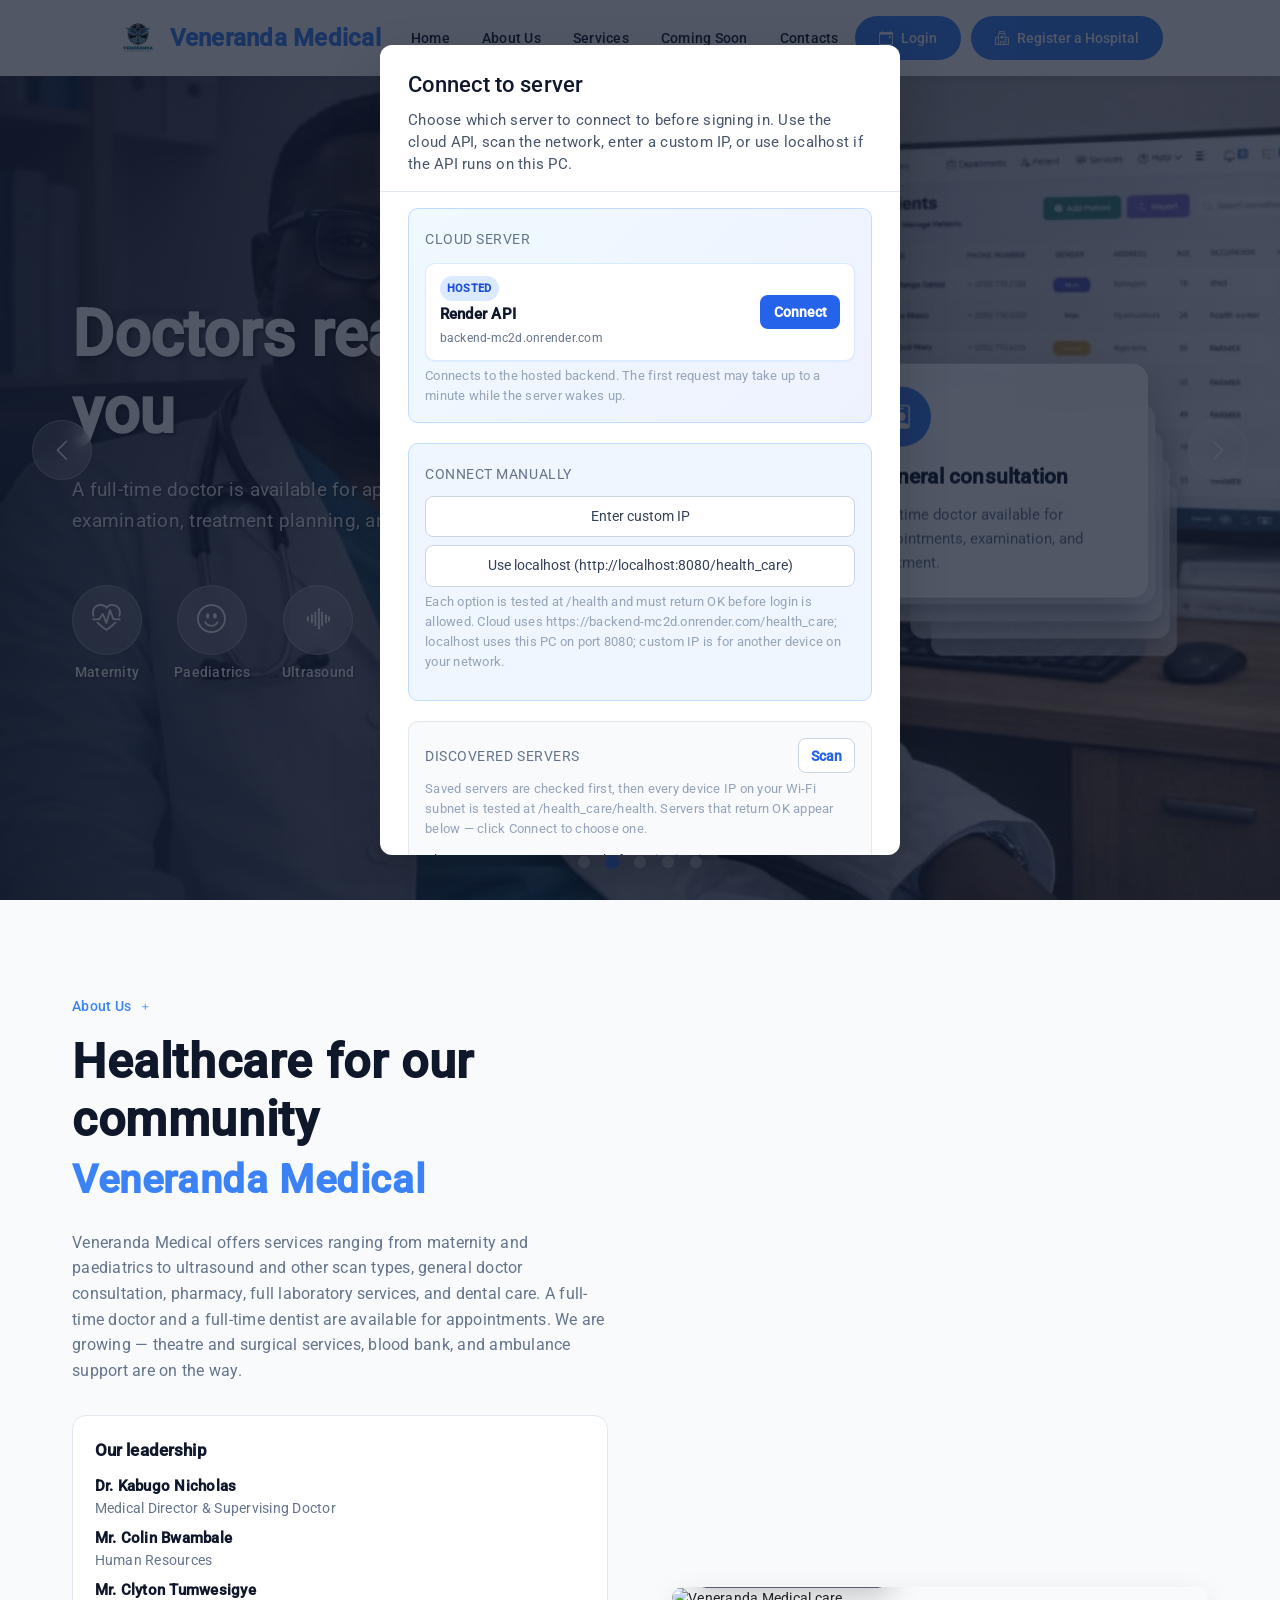
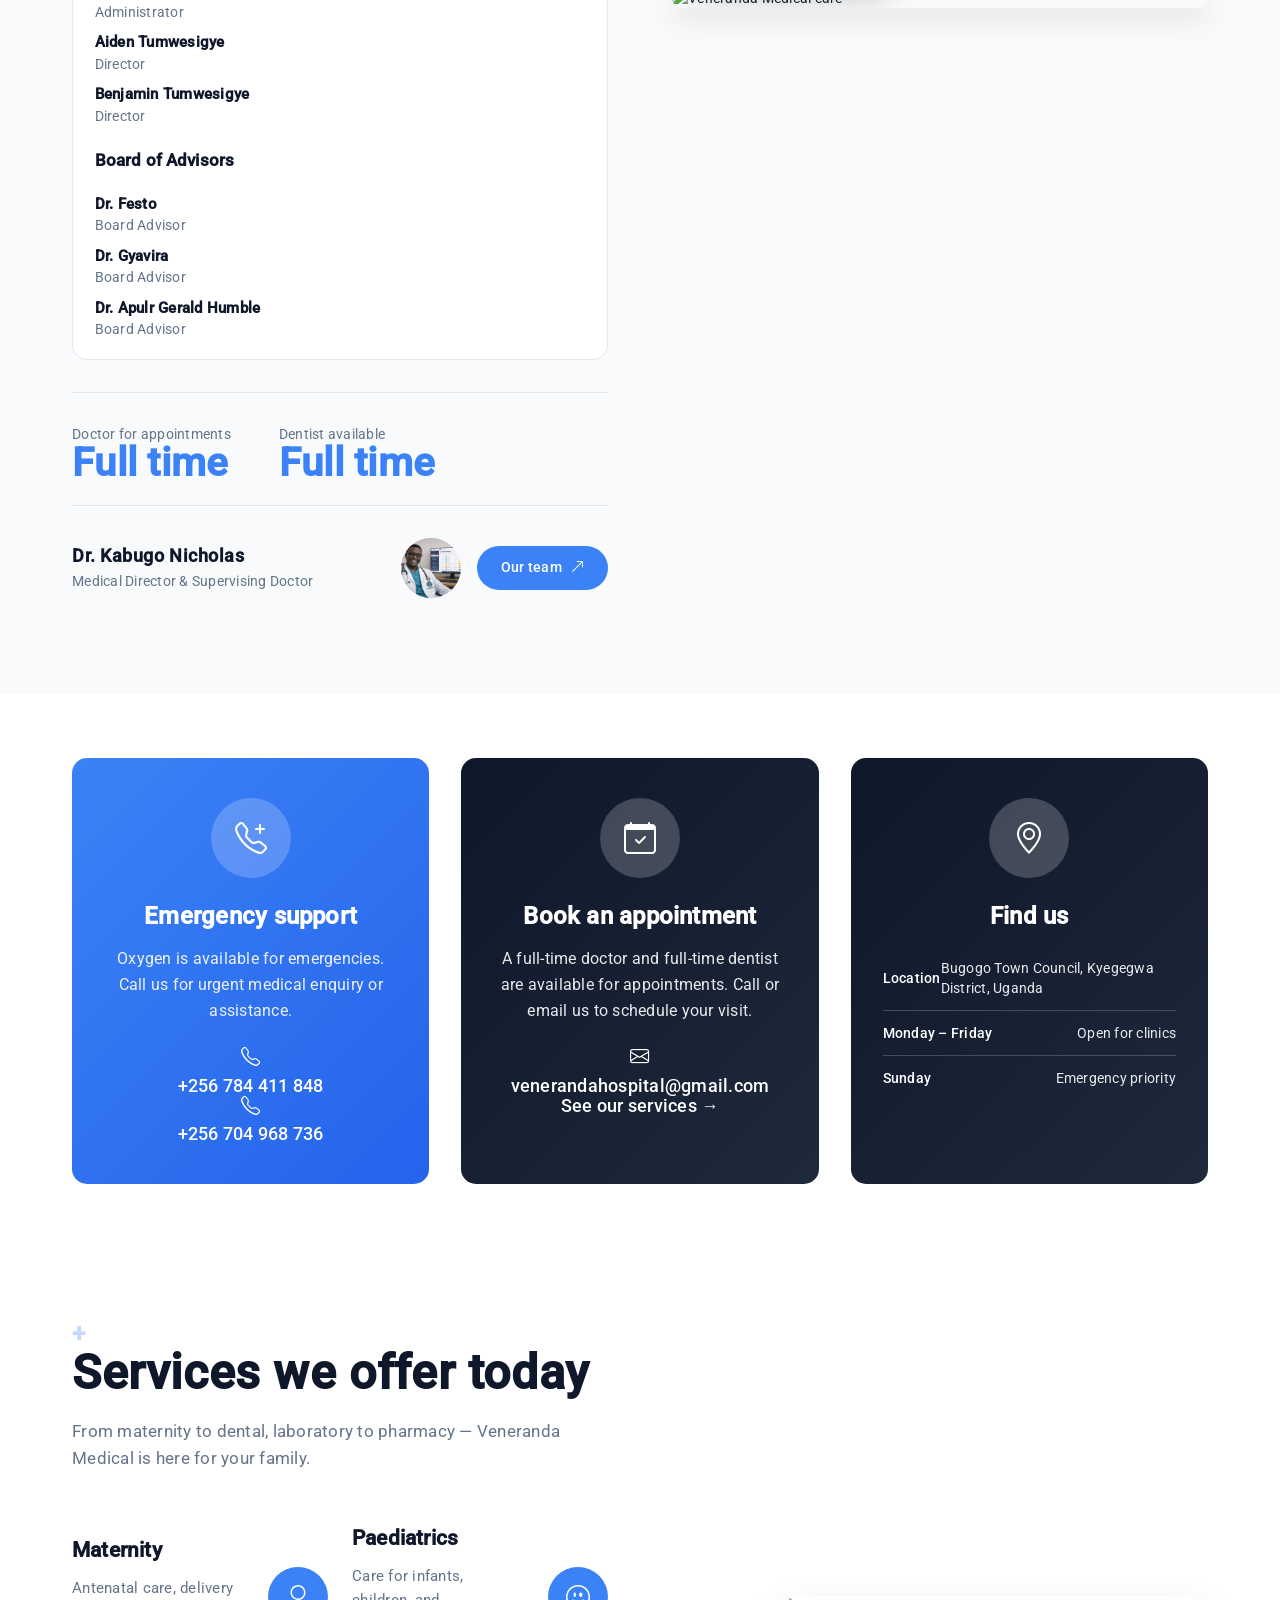
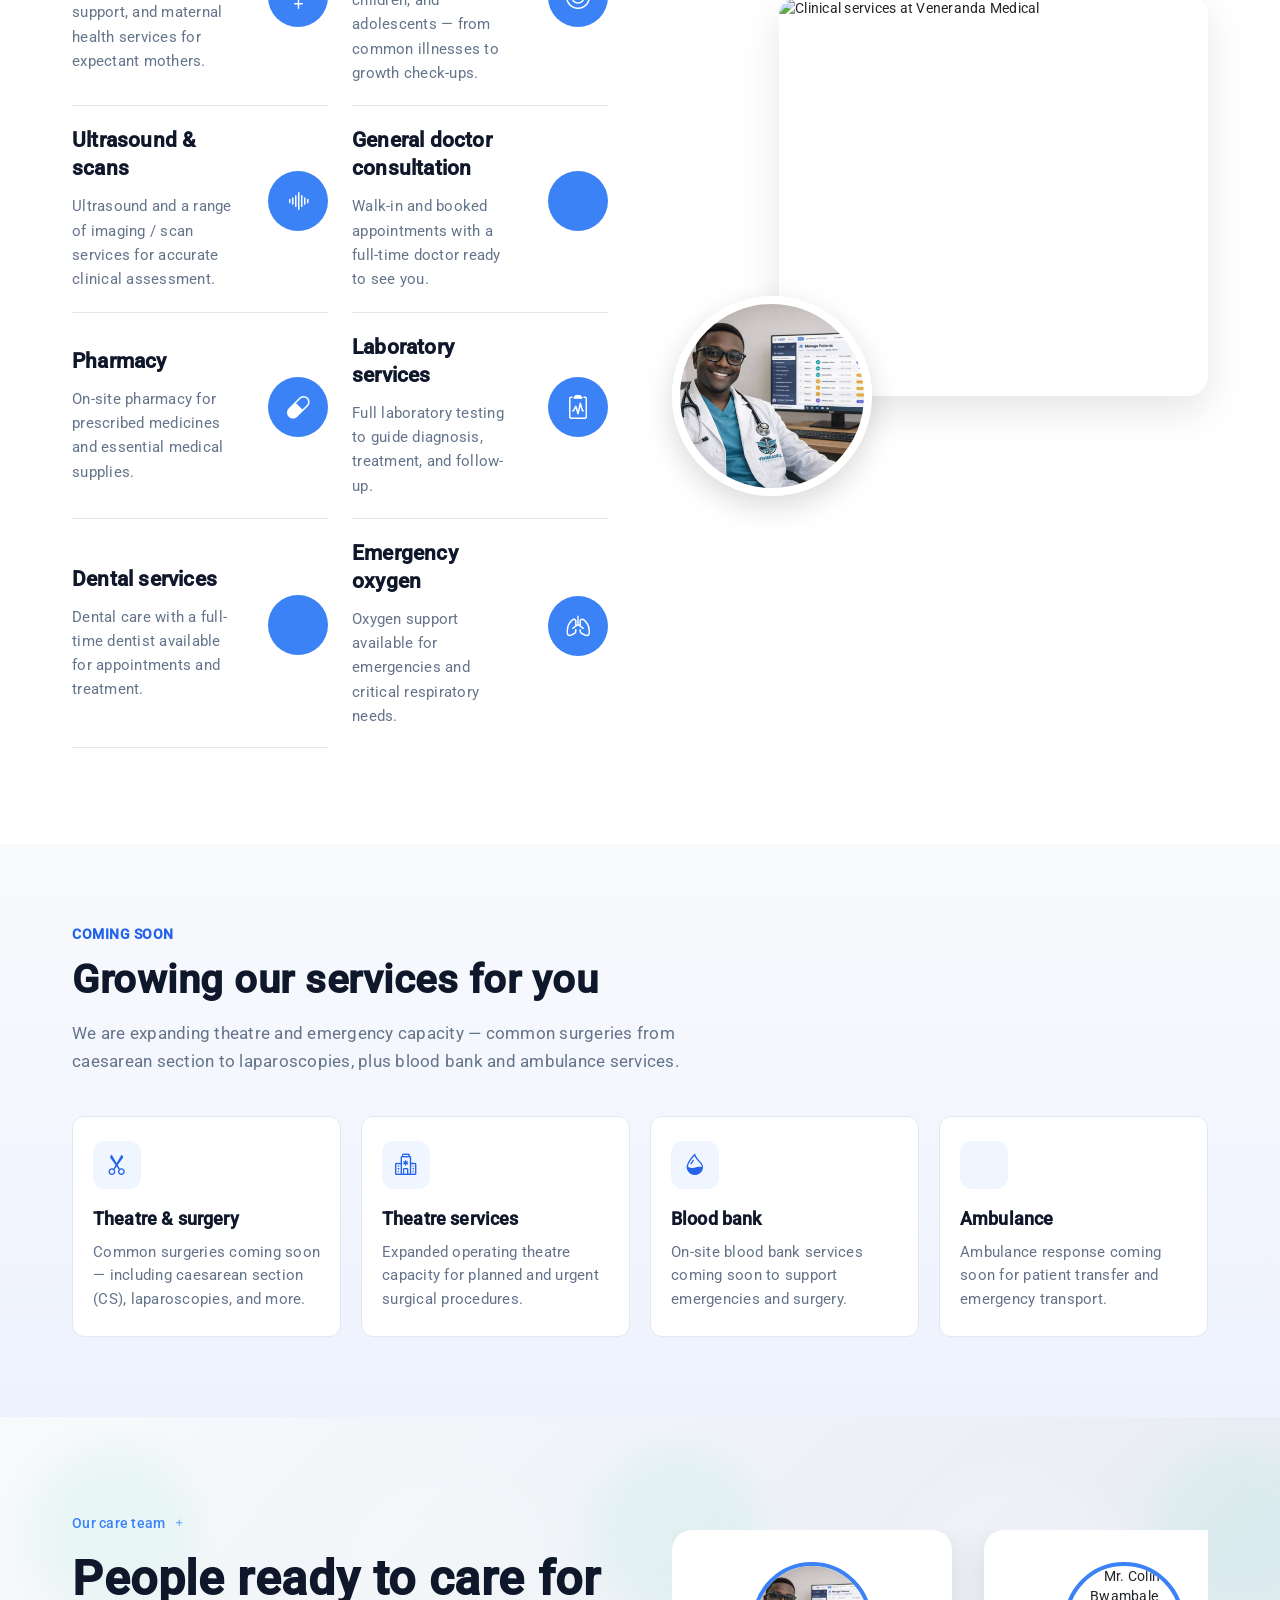
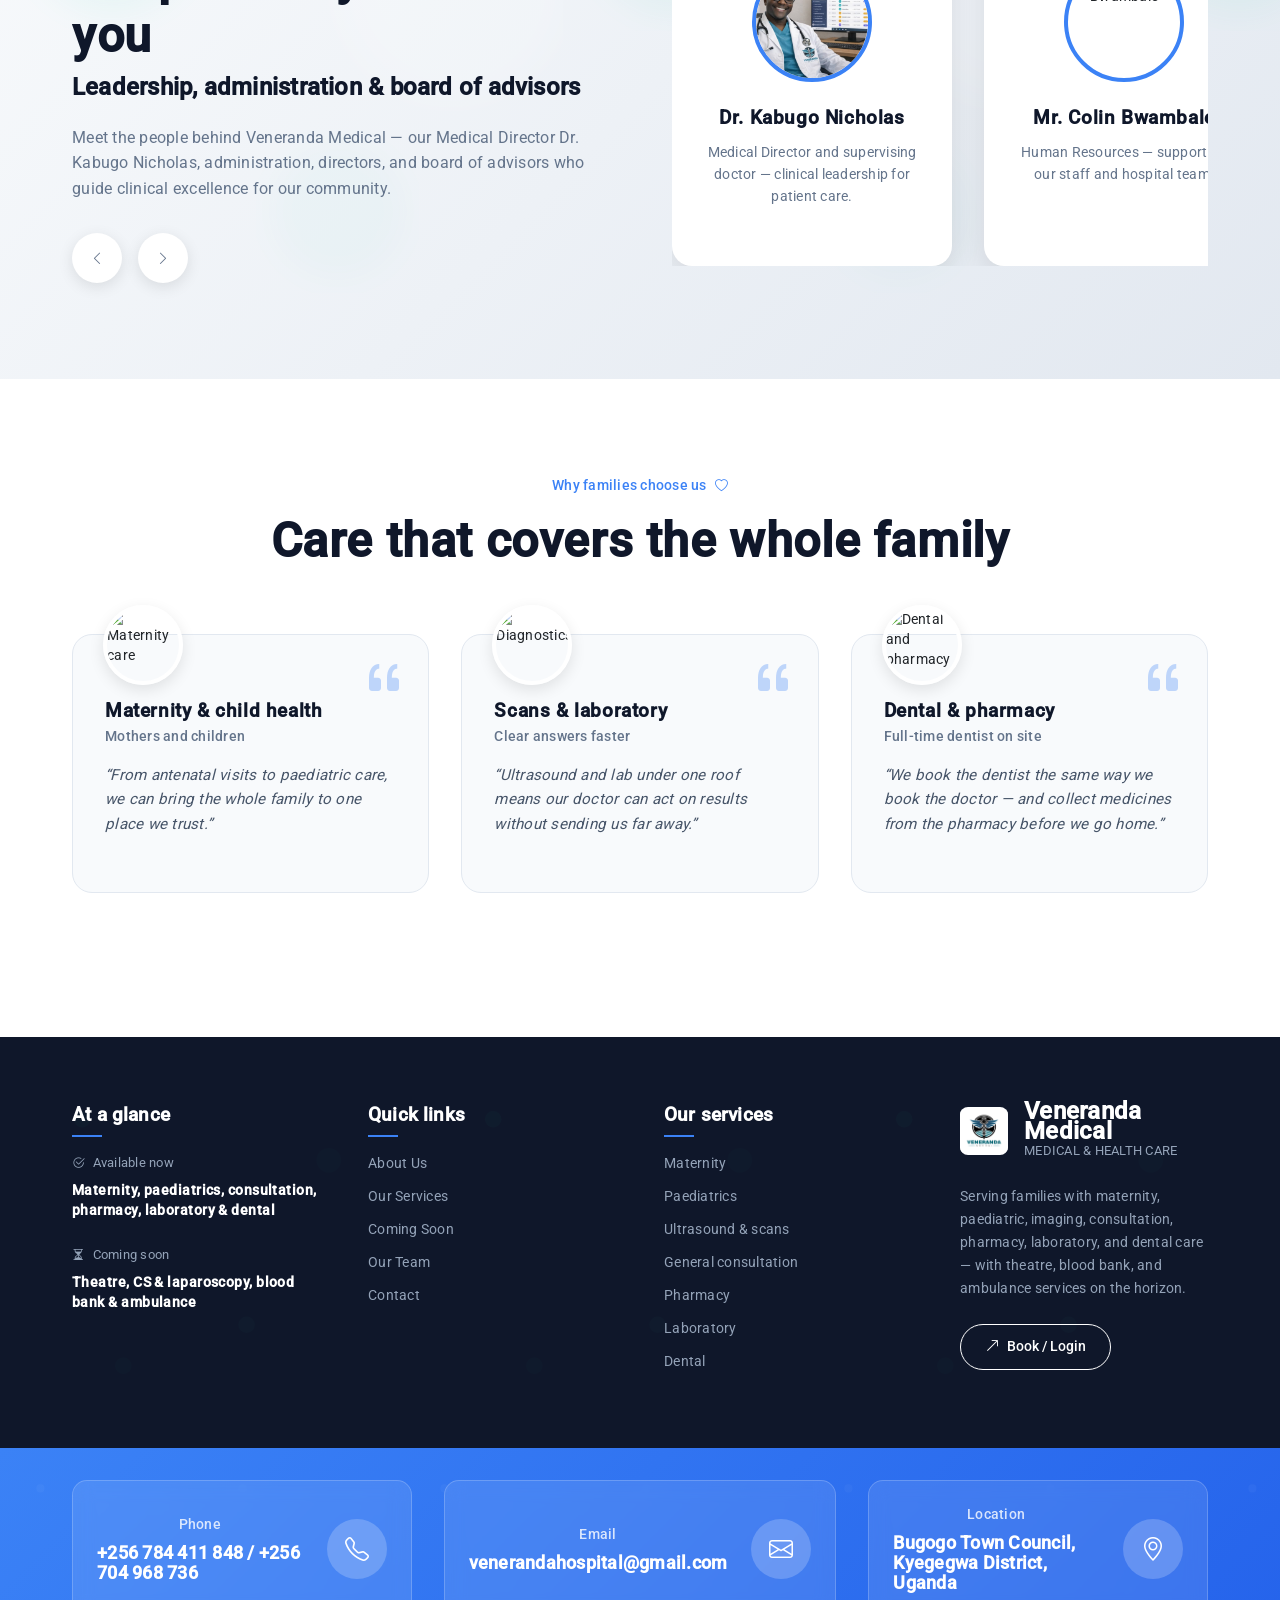
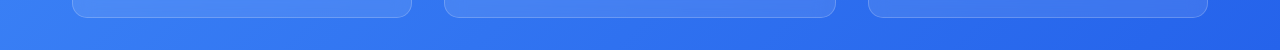
==== commit fff11749: "Allow deleting pending service requests in consultation v2 Co-authored-by: Cursor <cursoragent@curso" ====
--- a/index.html
+++ b/index.html
@@ -22,5 +22,5 @@
 <style>html{--mat-option-selected-state-label-text-color:#3f51b5;--mat-option-label-text-color:rgba(0, 0, 0, .87);--mat-option-hover-state-layer-color:rgba(0, 0, 0, .04);--mat-option-focus-state-layer-color:rgba(0, 0, 0, .04);--mat-option-selected-state-layer-color:rgba(0, 0, 0, .04)}html{--mat-optgroup-label-text-color:rgba(0, 0, 0, .87)}html{--mat-option-label-text-font:Roboto, sans-serif;--mat-option-label-text-line-height:24px;--mat-option-label-text-size:16px;--mat-option-label-text-tracking:.03125em;--mat-option-label-text-weight:400}html{--mat-optgroup-label-text-font:Roboto, sans-serif;--mat-optgroup-label-text-line-height:24px;--mat-optgroup-label-text-size:16px;--mat-optgroup-label-text-tracking:.03125em;--mat-optgroup-label-text-weight:400}html{--mdc-filled-text-field-caret-color:#3f51b5;--mdc-filled-text-field-focus-active-indicator-color:#3f51b5;--mdc-filled-text-field-focus-label-text-color:rgba(63, 81, 181, .87);--mdc-filled-text-field-container-color:whitesmoke;--mdc-filled-text-field-disabled-container-color:#fafafa;--mdc-filled-text-field-label-text-color:rgba(0, 0, 0, .6);--mdc-filled-text-field-disabled-label-text-color:rgba(0, 0, 0, .38);--mdc-filled-text-field-input-text-color:rgba(0, 0, 0, .87);--mdc-filled-text-field-disabled-input-text-color:rgba(0, 0, 0, .38);--mdc-filled-text-field-input-text-placeholder-color:rgba(0, 0, 0, .6);--mdc-filled-text-field-error-focus-label-text-color:#f44336;--mdc-filled-text-field-error-label-text-color:#f44336;--mdc-filled-text-field-error-caret-color:#f44336;--mdc-filled-text-field-active-indicator-color:rgba(0, 0, 0, .42);--mdc-filled-text-field-disabled-active-indicator-color:rgba(0, 0, 0, .06);--mdc-filled-text-field-hover-active-indicator-color:rgba(0, 0, 0, .87);--mdc-filled-text-field-error-active-indicator-color:#f44336;--mdc-filled-text-field-error-focus-active-indicator-color:#f44336;--mdc-filled-text-field-error-hover-active-indicator-color:#f44336;--mdc-outlined-text-field-caret-color:#3f51b5;--mdc-outlined-text-field-focus-outline-color:#3f51b5;--mdc-outlined-text-field-focus-label-text-color:rgba(63, 81, 181, .87);--mdc-outlined-text-field-label-text-color:rgba(0, 0, 0, .6);--mdc-outlined-text-field-disabled-label-text-color:rgba(0, 0, 0, .38);--mdc-outlined-text-field-input-text-color:rgba(0, 0, 0, .87);--mdc-outlined-text-field-disabled-input-text-color:rgba(0, 0, 0, .38);--mdc-outlined-text-field-input-text-placeholder-color:rgba(0, 0, 0, .6);--mdc-outlined-text-field-error-caret-color:#f44336;--mdc-outlined-text-field-error-focus-label-text-color:#f44336;--mdc-outlined-text-field-error-label-text-color:#f44336;--mdc-outlined-text-field-outline-color:rgba(0, 0, 0, .38);--mdc-outlined-text-field-disabled-outline-color:rgba(0, 0, 0, .06);--mdc-outlined-text-field-hover-outline-color:rgba(0, 0, 0, .87);--mdc-outlined-text-field-error-focus-outline-color:#f44336;--mdc-outlined-text-field-error-hover-outline-color:#f44336;--mdc-outlined-text-field-error-outline-color:#f44336;--mat-form-field-disabled-input-text-placeholder-color:rgba(0, 0, 0, .38)}html{--mdc-filled-text-field-label-text-font:Roboto, sans-serif;--mdc-filled-text-field-label-text-size:16px;--mdc-filled-text-field-label-text-tracking:.03125em;--mdc-filled-text-field-label-text-weight:400;--mdc-outlined-text-field-label-text-font:Roboto, sans-serif;--mdc-outlined-text-field-label-text-size:16px;--mdc-outlined-text-field-label-text-tracking:.03125em;--mdc-outlined-text-field-label-text-weight:400;--mat-form-field-container-text-font:Roboto, sans-serif;--mat-form-field-container-text-line-height:24px;--mat-form-field-container-text-size:16px;--mat-form-field-container-text-tracking:.03125em;--mat-form-field-container-text-weight:400;--mat-form-field-outlined-label-text-populated-size:16px;--mat-form-field-subscript-text-font:Roboto, sans-serif;--mat-form-field-subscript-text-line-height:20px;--mat-form-field-subscript-text-size:12px;--mat-form-field-subscript-text-tracking:.0333333333em;--mat-form-field-subscript-text-weight:400}html{--mat-select-panel-background-color:white;--mat-select-enabled-trigger-text-color:rgba(0, 0, 0, .87);--mat-select-disabled-trigger-text-color:rgba(0, 0, 0, .38);--mat-select-placeholder-text-color:rgba(0, 0, 0, .6);--mat-select-enabled-arrow-color:rgba(0, 0, 0, .54);--mat-select-disabled-arrow-color:rgba(0, 0, 0, .38);--mat-select-focused-arrow-color:rgba(63, 81, 181, .87);--mat-select-invalid-arrow-color:rgba(244, 67, 54, .87)}html{--mat-select-trigger-text-font:Roboto, sans-serif;--mat-select-trigger-text-line-height:24px;--mat-select-trigger-text-size:16px;--mat-select-trigger-text-tracking:.03125em;--mat-select-trigger-text-weight:400}html{--mat-autocomplete-background-color:white}html{--mat-menu-item-label-text-color:rgba(0, 0, 0, .87);--mat-menu-item-icon-color:rgba(0, 0, 0, .87);--mat-menu-item-hover-state-layer-color:rgba(0, 0, 0, .04);--mat-menu-item-focus-state-layer-color:rgba(0, 0, 0, .04);--mat-menu-container-color:white}html{--mat-menu-item-label-text-font:Roboto, sans-serif;--mat-menu-item-label-text-size:16px;--mat-menu-item-label-text-tracking:.03125em;--mat-menu-item-label-text-line-height:24px;--mat-menu-item-label-text-weight:400}html{--mat-paginator-container-text-color:rgba(0, 0, 0, .87);--mat-paginator-container-background-color:white;--mat-paginator-enabled-icon-color:rgba(0, 0, 0, .54);--mat-paginator-disabled-icon-color:rgba(0, 0, 0, .12)}html{--mat-paginator-container-size:56px}html{--mat-paginator-container-text-font:Roboto, sans-serif;--mat-paginator-container-text-line-height:20px;--mat-paginator-container-text-size:12px;--mat-paginator-container-text-tracking:.0333333333em;--mat-paginator-container-text-weight:400;--mat-paginator-select-trigger-text-size:12px}html{--mdc-checkbox-disabled-selected-icon-color:rgba(0, 0, 0, .38);--mdc-checkbox-disabled-unselected-icon-color:rgba(0, 0, 0, .38);--mdc-checkbox-selected-checkmark-color:#fff;--mdc-checkbox-selected-focus-icon-color:#ff4081;--mdc-checkbox-selected-hover-icon-color:#ff4081;--mdc-checkbox-selected-icon-color:#ff4081;--mdc-checkbox-selected-pressed-icon-color:#ff4081;--mdc-checkbox-unselected-focus-icon-color:#212121;--mdc-checkbox-unselected-hover-icon-color:#212121;--mdc-checkbox-unselected-icon-color:rgba(0, 0, 0, .54);--mdc-checkbox-unselected-pressed-icon-color:rgba(0, 0, 0, .54);--mdc-checkbox-selected-focus-state-layer-color:#ff4081;--mdc-checkbox-selected-hover-state-layer-color:#ff4081;--mdc-checkbox-selected-pressed-state-layer-color:#ff4081;--mdc-checkbox-unselected-focus-state-layer-color:black;--mdc-checkbox-unselected-hover-state-layer-color:black;--mdc-checkbox-unselected-pressed-state-layer-color:black}html{--mdc-checkbox-state-layer-size:40px}html{--mat-table-background-color:white;--mat-table-header-headline-color:rgba(0, 0, 0, .87);--mat-table-row-item-label-text-color:rgba(0, 0, 0, .87);--mat-table-row-item-outline-color:rgba(0, 0, 0, .12)}html{--mat-table-header-container-height:56px;--mat-table-footer-container-height:52px;--mat-table-row-item-container-height:52px}html{--mat-table-header-headline-font:Roboto, sans-serif;--mat-table-header-headline-line-height:22px;--mat-table-header-headline-size:14px;--mat-table-header-headline-weight:500;--mat-table-header-headline-tracking:.0071428571em;--mat-table-row-item-label-text-font:Roboto, sans-serif;--mat-table-row-item-label-text-line-height:20px;--mat-table-row-item-label-text-size:14px;--mat-table-row-item-label-text-weight:400;--mat-table-row-item-label-text-tracking:.0178571429em;--mat-table-footer-supporting-text-font:Roboto, sans-serif;--mat-table-footer-supporting-text-line-height:20px;--mat-table-footer-supporting-text-size:14px;--mat-table-footer-supporting-text-weight:400;--mat-table-footer-supporting-text-tracking:.0178571429em}html{--mat-badge-background-color:#3f51b5;--mat-badge-text-color:white;--mat-badge-disabled-state-background-color:#b9b9b9;--mat-badge-disabled-state-text-color:rgba(0, 0, 0, .38)}html{--mat-badge-text-font:Roboto, sans-serif;--mat-badge-text-size:12px;--mat-badge-text-weight:600;--mat-badge-small-size-text-size:9px;--mat-badge-large-size-text-size:24px}html{--mat-bottom-sheet-container-text-color:rgba(0, 0, 0, .87);--mat-bottom-sheet-container-background-color:white}html{--mat-bottom-sheet-container-text-font:Roboto, sans-serif;--mat-bottom-sheet-container-text-line-height:20px;--mat-bottom-sheet-container-text-size:14px;--mat-bottom-sheet-container-text-tracking:.0178571429em;--mat-bottom-sheet-container-text-weight:400}html{--mat-legacy-button-toggle-text-color:rgba(0, 0, 0, .38);--mat-legacy-button-toggle-state-layer-color:rgba(0, 0, 0, .12);--mat-legacy-button-toggle-selected-state-text-color:rgba(0, 0, 0, .54);--mat-legacy-button-toggle-selected-state-background-color:#e0e0e0;--mat-legacy-button-toggle-disabled-state-text-color:rgba(0, 0, 0, .26);--mat-legacy-button-toggle-disabled-state-background-color:#eeeeee;--mat-legacy-button-toggle-disabled-selected-state-background-color:#bdbdbd;--mat-standard-button-toggle-text-color:rgba(0, 0, 0, .87);--mat-standard-button-toggle-background-color:white;--mat-standard-button-toggle-state-layer-color:black;--mat-standard-button-toggle-selected-state-background-color:#e0e0e0;--mat-standard-button-toggle-selected-state-text-color:rgba(0, 0, 0, .87);--mat-standard-button-toggle-disabled-state-text-color:rgba(0, 0, 0, .26);--mat-standard-button-toggle-disabled-state-background-color:white;--mat-standard-button-toggle-disabled-selected-state-text-color:rgba(0, 0, 0, .87);--mat-standard-button-toggle-disabled-selected-state-background-color:#bdbdbd;--mat-standard-button-toggle-divider-color:#e0e0e0}html{--mat-standard-button-toggle-height:48px}html{--mat-legacy-button-toggle-text-font:Roboto, sans-serif;--mat-standard-button-toggle-text-font:Roboto, sans-serif}html{--mat-datepicker-calendar-date-selected-state-text-color:white;--mat-datepicker-calendar-date-selected-state-background-color:#3f51b5;--mat-datepicker-calendar-date-selected-disabled-state-background-color:rgba(63, 81, 181, .4);--mat-datepicker-calendar-date-today-selected-state-outline-color:white;--mat-datepicker-calendar-date-focus-state-background-color:rgba(63, 81, 181, .3);--mat-datepicker-calendar-date-hover-state-background-color:rgba(63, 81, 181, .3);--mat-datepicker-toggle-active-state-icon-color:#3f51b5;--mat-datepicker-calendar-date-in-range-state-background-color:rgba(63, 81, 181, .2);--mat-datepicker-calendar-date-in-comparison-range-state-background-color:rgba(249, 171, 0, .2);--mat-datepicker-calendar-date-in-overlap-range-state-background-color:#a8dab5;--mat-datepicker-calendar-date-in-overlap-range-selected-state-background-color:#46a35e;--mat-datepicker-toggle-icon-color:rgba(0, 0, 0, .54);--mat-datepicker-calendar-body-label-text-color:rgba(0, 0, 0, .54);--mat-datepicker-calendar-period-button-icon-color:rgba(0, 0, 0, .54);--mat-datepicker-calendar-navigation-button-icon-color:rgba(0, 0, 0, .54);--mat-datepicker-calendar-header-divider-color:rgba(0, 0, 0, .12);--mat-datepicker-calendar-header-text-color:rgba(0, 0, 0, .54);--mat-datepicker-calendar-date-today-outline-color:rgba(0, 0, 0, .38);--mat-datepicker-calendar-date-today-disabled-state-outline-color:rgba(0, 0, 0, .18);--mat-datepicker-calendar-date-text-color:rgba(0, 0, 0, .87);--mat-datepicker-calendar-date-outline-color:transparent;--mat-datepicker-calendar-date-disabled-state-text-color:rgba(0, 0, 0, .38);--mat-datepicker-calendar-date-preview-state-outline-color:rgba(0, 0, 0, .24);--mat-datepicker-range-input-separator-color:rgba(0, 0, 0, .87);--mat-datepicker-range-input-disabled-state-separator-color:rgba(0, 0, 0, .38);--mat-datepicker-range-input-disabled-state-text-color:rgba(0, 0, 0, .38);--mat-datepicker-calendar-container-background-color:white;--mat-datepicker-calendar-container-text-color:rgba(0, 0, 0, .87)}html{--mat-datepicker-calendar-text-font:Roboto, sans-serif;--mat-datepicker-calendar-text-size:13px;--mat-datepicker-calendar-body-label-text-size:14px;--mat-datepicker-calendar-body-label-text-weight:500;--mat-datepicker-calendar-period-button-text-size:14px;--mat-datepicker-calendar-period-button-text-weight:500;--mat-datepicker-calendar-header-text-size:11px;--mat-datepicker-calendar-header-text-weight:400}html{--mat-divider-color:rgba(0, 0, 0, .12)}html{--mat-expansion-container-background-color:white;--mat-expansion-container-text-color:rgba(0, 0, 0, .87);--mat-expansion-actions-divider-color:rgba(0, 0, 0, .12);--mat-expansion-header-hover-state-layer-color:rgba(0, 0, 0, .04);--mat-expansion-header-focus-state-layer-color:rgba(0, 0, 0, .04);--mat-expansion-header-disabled-state-text-color:rgba(0, 0, 0, .26);--mat-expansion-header-text-color:rgba(0, 0, 0, .87);--mat-expansion-header-description-color:rgba(0, 0, 0, .54);--mat-expansion-header-indicator-color:rgba(0, 0, 0, .54)}html{--mat-expansion-header-collapsed-state-height:48px;--mat-expansion-header-expanded-state-height:64px}html{--mat-expansion-header-text-font:Roboto, sans-serif;--mat-expansion-header-text-size:14px;--mat-expansion-header-text-weight:500;--mat-expansion-header-text-line-height:inherit;--mat-expansion-header-text-tracking:inherit;--mat-expansion-container-text-font:Roboto, sans-serif;--mat-expansion-container-text-line-height:20px;--mat-expansion-container-text-size:14px;--mat-expansion-container-text-tracking:.0178571429em;--mat-expansion-container-text-weight:400}html{--mat-grid-list-tile-header-primary-text-size:14px;--mat-grid-list-tile-header-secondary-text-size:12px;--mat-grid-list-tile-footer-primary-text-size:14px;--mat-grid-list-tile-footer-secondary-text-size:12px}html{--mat-icon-color:inherit}html{--mat-sidenav-container-divider-color:rgba(0, 0, 0, .12);--mat-sidenav-container-background-color:white;--mat-sidenav-container-text-color:rgba(0, 0, 0, .87);--mat-sidenav-content-background-color:#fafafa;--mat-sidenav-content-text-color:rgba(0, 0, 0, .87);--mat-sidenav-scrim-color:rgba(0, 0, 0, .6)}html{--mat-stepper-header-icon-foreground-color:white;--mat-stepper-header-selected-state-icon-background-color:#3f51b5;--mat-stepper-header-selected-state-icon-foreground-color:white;--mat-stepper-header-done-state-icon-background-color:#3f51b5;--mat-stepper-header-done-state-icon-foreground-color:white;--mat-stepper-header-edit-state-icon-background-color:#3f51b5;--mat-stepper-header-edit-state-icon-foreground-color:white;--mat-stepper-container-color:white;--mat-stepper-line-color:rgba(0, 0, 0, .12);--mat-stepper-header-hover-state-layer-color:rgba(0, 0, 0, .04);--mat-stepper-header-focus-state-layer-color:rgba(0, 0, 0, .04);--mat-stepper-header-label-text-color:rgba(0, 0, 0, .54);--mat-stepper-header-optional-label-text-color:rgba(0, 0, 0, .54);--mat-stepper-header-selected-state-label-text-color:rgba(0, 0, 0, .87);--mat-stepper-header-error-state-label-text-color:#f44336;--mat-stepper-header-icon-background-color:rgba(0, 0, 0, .54);--mat-stepper-header-error-state-icon-foreground-color:#f44336;--mat-stepper-header-error-state-icon-background-color:transparent}html{--mat-stepper-header-height:72px}html{--mat-stepper-container-text-font:Roboto, sans-serif;--mat-stepper-header-label-text-font:Roboto, sans-serif;--mat-stepper-header-label-text-size:14px;--mat-stepper-header-label-text-weight:400;--mat-stepper-header-error-state-label-text-size:16px;--mat-stepper-header-selected-state-label-text-size:16px;--mat-stepper-header-selected-state-label-text-weight:400}html{--mat-toolbar-container-background-color:whitesmoke;--mat-toolbar-container-text-color:rgba(0, 0, 0, .87)}html{--mat-toolbar-standard-height:64px;--mat-toolbar-mobile-height:56px}html{--mat-toolbar-title-text-font:Roboto, sans-serif;--mat-toolbar-title-text-line-height:32px;--mat-toolbar-title-text-size:20px;--mat-toolbar-title-text-tracking:.0125em;--mat-toolbar-title-text-weight:500}.mat-typography{font-size:14px;font-weight:400;line-height:20px;font-family:Roboto,sans-serif;letter-spacing:.0178571429em}:root{--blue:#007bff;--indigo:#6610f2;--purple:#6f42c1;--pink:#e83e8c;--red:#dc3545;--orange:#fd7e14;--yellow:#ffc107;--green:#28a745;--teal:#20c997;--cyan:#17a2b8;--white:#fff;--gray:#6c757d;--gray-dark:#343a40;--primary:#007bff;--secondary:#6c757d;--success:#28a745;--info:#17a2b8;--warning:#ffc107;--danger:#dc3545;--light:#f8f9fa;--dark:#343a40;--breakpoint-xs:0;--breakpoint-sm:576px;--breakpoint-md:768px;--breakpoint-lg:992px;--breakpoint-xl:1200px;--font-family-sans-serif:-apple-system,BlinkMacSystemFont,"Segoe UI",Roboto,"Helvetica Neue",Arial,"Noto Sans","Liberation Sans",sans-serif,"Apple Color Emoji","Segoe UI Emoji","Segoe UI Symbol","Noto Color Emoji";--font-family-monospace:SFMono-Regular,Menlo,Monaco,Consolas,"Liberation Mono","Courier New",monospace}*,:after,:before{box-sizing:border-box}html{font-family:sans-serif;line-height:1.15;-webkit-text-size-adjust:100%;-webkit-tap-highlight-color:transparent}body{margin:0;font-family:-apple-system,BlinkMacSystemFont,Segoe UI,Roboto,Helvetica Neue,Arial,Noto Sans,Liberation Sans,sans-serif,"Apple Color Emoji","Segoe UI Emoji",Segoe UI Symbol,"Noto Color Emoji";font-size:1rem;font-weight:400;line-height:1.5;color:#212529;text-align:left;background-color:#fff}@media print{*,:after,:before{text-shadow:none!important;box-shadow:none!important}@page{size:a3}body{min-width:992px!important}}@font-face{font-family:Roboto;font-style:normal;font-display:swap;font-weight:300;src:url(roboto-cyrillic-ext-300-normal.1fc8d11578a29db1.woff2) format("woff2"),url(roboto-cyrillic-ext-300-normal.58e4cefac0ce946c.woff) format("woff");unicode-range:U+0460-052F,U+1C80-1C8A,U+20B4,U+2DE0-2DFF,U+A640-A69F,U+FE2E-FE2F}@font-face{font-family:Roboto;font-style:normal;font-display:swap;font-weight:300;src:url(roboto-cyrillic-300-normal.5c302278c8bbfeb2.woff2) format("woff2"),url(roboto-cyrillic-300-normal.d8693e24cb564c8d.woff) format("woff");unicode-range:U+0301,U+0400-045F,U+0490-0491,U+04B0-04B1,U+2116}@font-face{font-family:Roboto;font-style:normal;font-display:swap;font-weight:300;src:url(roboto-greek-ext-300-normal.a079474cf59654e5.woff2) format("woff2"),url(roboto-greek-ext-300-normal.bd0324be67a39a29.woff) format("woff");unicode-range:U+1F00-1FFF}@font-face{font-family:Roboto;font-style:normal;font-display:swap;font-weight:300;src:url(roboto-greek-300-normal.fb686d5dac6b1700.woff2) format("woff2"),url(roboto-greek-300-normal.faeef11203fde072.woff) format("woff");unicode-range:U+0370-0377,U+037A-037F,U+0384-038A,U+038C,U+038E-03A1,U+03A3-03FF}@font-face{font-family:Roboto;font-style:normal;font-display:swap;font-weight:300;src:url(roboto-math-300-normal.f5af86f1571f030a.woff2) format("woff2"),url(roboto-math-300-normal.9788d9d4216b5446.woff) format("woff");unicode-range:U+0302-0303,U+0305,U+0307-0308,U+0310,U+0312,U+0315,U+031A,U+0326-0327,U+032C,U+032F-0330,U+0332-0333,U+0338,U+033A,U+0346,U+034D,U+0391-03A1,U+03A3-03A9,U+03B1-03C9,U+03D1,U+03D5-03D6,U+03F0-03F1,U+03F4-03F5,U+2016-2017,U+2034-2038,U+203C,U+2040,U+2043,U+2047,U+2050,U+2057,U+205F,U+2070-2071,U+2074-208E,U+2090-209C,U+20D0-20DC,U+20E1,U+20E5-20EF,U+2100-2112,U+2114-2115,U+2117-2121,U+2123-214F,U+2190,U+2192,U+2194-21AE,U+21B0-21E5,U+21F1-21F2,U+21F4-2211,U+2213-2214,U+2216-22FF,U+2308-230B,U+2310,U+2319,U+231C-2321,U+2336-237A,U+237C,U+2395,U+239B-23B7,U+23D0,U+23DC-23E1,U+2474-2475,U+25AF,U+25B3,U+25B7,U+25BD,U+25C1,U+25CA,U+25CC,U+25FB,U+266D-266F,U+27C0-27FF,U+2900-2AFF,U+2B0E-2B11,U+2B30-2B4C,U+2BFE,U+3030,U+FF5B,U+FF5D,U+1D400-1D7FF,U+1EE00-1EEFF}@font-face{font-family:Roboto;font-style:normal;font-display:swap;font-weight:300;src:url(roboto-symbols-300-normal.2396c53ff793f5ff.woff2) format("woff2"),url(roboto-symbols-300-normal.7e1adf73394a4492.woff) format("woff");unicode-range:U+0001-000C,U+000E-001F,U+007F-009F,U+20DD-20E0,U+20E2-20E4,U+2150-218F,U+2190,U+2192,U+2194-2199,U+21AF,U+21E6-21F0,U+21F3,U+2218-2219,U+2299,U+22C4-22C6,U+2300-243F,U+2440-244A,U+2460-24FF,U+25A0-27BF,U+2800-28FF,U+2921-2922,U+2981,U+29BF,U+29EB,U+2B00-2BFF,U+4DC0-4DFF,U+FFF9-FFFB,U+10140-1018E,U+10190-1019C,U+101A0,U+101D0-101FD,U+102E0-102FB,U+10E60-10E7E,U+1D2C0-1D2D3,U+1D2E0-1D37F,U+1F000-1F0FF,U+1F100-1F1AD,U+1F1E6-1F1FF,U+1F30D-1F30F,U+1F315,U+1F31C,U+1F31E,U+1F320-1F32C,U+1F336,U+1F378,U+1F37D,U+1F382,U+1F393-1F39F,U+1F3A7-1F3A8,U+1F3AC-1F3AF,U+1F3C2,U+1F3C4-1F3C6,U+1F3CA-1F3CE,U+1F3D4-1F3E0,U+1F3ED,U+1F3F1-1F3F3,U+1F3F5-1F3F7,U+1F408,U+1F415,U+1F41F,U+1F426,U+1F43F,U+1F441-1F442,U+1F444,U+1F446-1F449,U+1F44C-1F44E,U+1F453,U+1F46A,U+1F47D,U+1F4A3,U+1F4B0,U+1F4B3,U+1F4B9,U+1F4BB,U+1F4BF,U+1F4C8-1F4CB,U+1F4D6,U+1F4DA,U+1F4DF,U+1F4E3-1F4E6,U+1F4EA-1F4ED,U+1F4F7,U+1F4F9-1F4FB,U+1F4FD-1F4FE,U+1F503,U+1F507-1F50B,U+1F50D,U+1F512-1F513,U+1F53E-1F54A,U+1F54F-1F5FA,U+1F610,U+1F650-1F67F,U+1F687,U+1F68D,U+1F691,U+1F694,U+1F698,U+1F6AD,U+1F6B2,U+1F6B9-1F6BA,U+1F6BC,U+1F6C6-1F6CF,U+1F6D3-1F6D7,U+1F6E0-1F6EA,U+1F6F0-1F6F3,U+1F6F7-1F6FC,U+1F700-1F7FF,U+1F800-1F80B,U+1F810-1F847,U+1F850-1F859,U+1F860-1F887,U+1F890-1F8AD,U+1F8B0-1F8BB,U+1F8C0-1F8C1,U+1F900-1F90B,U+1F93B,U+1F946,U+1F984,U+1F996,U+1F9E9,U+1FA00-1FA6F,U+1FA70-1FA7C,U+1FA80-1FA89,U+1FA8F-1FAC6,U+1FACE-1FADC,U+1FADF-1FAE9,U+1FAF0-1FAF8,U+1FB00-1FBFF}@font-face{font-family:Roboto;font-style:normal;font-display:swap;font-weight:300;src:url(roboto-vietnamese-300-normal.4d462ba07fd64cd2.woff2) format("woff2"),url(roboto-vietnamese-300-normal.9f26e16bcbbf952a.woff) format("woff");unicode-range:U+0102-0103,U+0110-0111,U+0128-0129,U+0168-0169,U+01A0-01A1,U+01AF-01B0,U+0300-0301,U+0303-0304,U+0308-0309,U+0323,U+0329,U+1EA0-1EF9,U+20AB}@font-face{font-family:Roboto;font-style:normal;font-display:swap;font-weight:300;src:url(roboto-latin-ext-300-normal.8bb2cfcb3a68417c.woff2) format("woff2"),url(roboto-latin-ext-300-normal.698f42e699a539f7.woff) format("woff");unicode-range:U+0100-02BA,U+02BD-02C5,U+02C7-02CC,U+02CE-02D7,U+02DD-02FF,U+0304,U+0308,U+0329,U+1D00-1DBF,U+1E00-1E9F,U+1EF2-1EFF,U+2020,U+20A0-20AB,U+20AD-20C0,U+2113,U+2C60-2C7F,U+A720-A7FF}@font-face{font-family:Roboto;font-style:normal;font-display:swap;font-weight:300;src:url(roboto-latin-300-normal.cb53830ab7f72c8f.woff2) format("woff2"),url(roboto-latin-300-normal.3d14393414321b88.woff) format("woff");unicode-range:U+0000-00FF,U+0131,U+0152-0153,U+02BB-02BC,U+02C6,U+02DA,U+02DC,U+0304,U+0308,U+0329,U+2000-206F,U+20AC,U+2122,U+2191,U+2193,U+2212,U+2215,U+FEFF,U+FFFD}@font-face{font-family:Roboto;font-style:normal;font-display:swap;font-weight:400;src:url(roboto-cyrillic-ext-400-normal.4e932adfc1c34dde.woff2) format("woff2"),url(roboto-cyrillic-ext-400-normal.c7bd950f8ec900fc.woff) format("woff");unicode-range:U+0460-052F,U+1C80-1C8A,U+20B4,U+2DE0-2DFF,U+A640-A69F,U+FE2E-FE2F}@font-face{font-family:Roboto;font-style:normal;font-display:swap;font-weight:400;src:url(roboto-cyrillic-400-normal.aecfd4206f9219f1.woff2) format("woff2"),url(roboto-cyrillic-400-normal.f26db87a8b8f7b93.woff) format("woff");unicode-range:U+0301,U+0400-045F,U+0490-0491,U+04B0-04B1,U+2116}@font-face{font-family:Roboto;font-style:normal;font-display:swap;font-weight:400;src:url(roboto-greek-ext-400-normal.439a5c61198e50c2.woff2) format("woff2"),url(roboto-greek-ext-400-normal.4c595897de03fa35.woff) format("woff");unicode-range:U+1F00-1FFF}@font-face{font-family:Roboto;font-style:normal;font-display:swap;font-weight:400;src:url(roboto-greek-400-normal.abea67f714b0afb7.woff2) format("woff2"),url(roboto-greek-400-normal.c54d64b6fd50e195.woff) format("woff");unicode-range:U+0370-0377,U+037A-037F,U+0384-038A,U+038C,U+038E-03A1,U+03A3-03FF}@font-face{font-family:Roboto;font-style:normal;font-display:swap;font-weight:400;src:url(roboto-math-400-normal.67b430739fcd7575.woff2) format("woff2"),url(roboto-math-400-normal.11d6a7ddfc4fce14.woff) format("woff");unicode-range:U+0302-0303,U+0305,U+0307-0308,U+0310,U+0312,U+0315,U+031A,U+0326-0327,U+032C,U+032F-0330,U+0332-0333,U+0338,U+033A,U+0346,U+034D,U+0391-03A1,U+03A3-03A9,U+03B1-03C9,U+03D1,U+03D5-03D6,U+03F0-03F1,U+03F4-03F5,U+2016-2017,U+2034-2038,U+203C,U+2040,U+2043,U+2047,U+2050,U+2057,U+205F,U+2070-2071,U+2074-208E,U+2090-209C,U+20D0-20DC,U+20E1,U+20E5-20EF,U+2100-2112,U+2114-2115,U+2117-2121,U+2123-214F,U+2190,U+2192,U+2194-21AE,U+21B0-21E5,U+21F1-21F2,U+21F4-2211,U+2213-2214,U+2216-22FF,U+2308-230B,U+2310,U+2319,U+231C-2321,U+2336-237A,U+237C,U+2395,U+239B-23B7,U+23D0,U+23DC-23E1,U+2474-2475,U+25AF,U+25B3,U+25B7,U+25BD,U+25C1,U+25CA,U+25CC,U+25FB,U+266D-266F,U+27C0-27FF,U+2900-2AFF,U+2B0E-2B11,U+2B30-2B4C,U+2BFE,U+3030,U+FF5B,U+FF5D,U+1D400-1D7FF,U+1EE00-1EEFF}@font-face{font-family:Roboto;font-style:normal;font-display:swap;font-weight:400;src:url(roboto-symbols-400-normal.8cb722e8a140d949.woff2) format("woff2"),url(roboto-symbols-400-normal.f6d2d5ec747654dc.woff) format("woff");unicode-range:U+0001-000C,U+000E-001F,U+007F-009F,U+20DD-20E0,U+20E2-20E4,U+2150-218F,U+2190,U+2192,U+2194-2199,U+21AF,U+21E6-21F0,U+21F3,U+2218-2219,U+2299,U+22C4-22C6,U+2300-243F,U+2440-244A,U+2460-24FF,U+25A0-27BF,U+2800-28FF,U+2921-2922,U+2981,U+29BF,U+29EB,U+2B00-2BFF,U+4DC0-4DFF,U+FFF9-FFFB,U+10140-1018E,U+10190-1019C,U+101A0,U+101D0-101FD,U+102E0-102FB,U+10E60-10E7E,U+1D2C0-1D2D3,U+1D2E0-1D37F,U+1F000-1F0FF,U+1F100-1F1AD,U+1F1E6-1F1FF,U+1F30D-1F30F,U+1F315,U+1F31C,U+1F31E,U+1F320-1F32C,U+1F336,U+1F378,U+1F37D,U+1F382,U+1F393-1F39F,U+1F3A7-1F3A8,U+1F3AC-1F3AF,U+1F3C2,U+1F3C4-1F3C6,U+1F3CA-1F3CE,U+1F3D4-1F3E0,U+1F3ED,U+1F3F1-1F3F3,U+1F3F5-1F3F7,U+1F408,U+1F415,U+1F41F,U+1F426,U+1F43F,U+1F441-1F442,U+1F444,U+1F446-1F449,U+1F44C-1F44E,U+1F453,U+1F46A,U+1F47D,U+1F4A3,U+1F4B0,U+1F4B3,U+1F4B9,U+1F4BB,U+1F4BF,U+1F4C8-1F4CB,U+1F4D6,U+1F4DA,U+1F4DF,U+1F4E3-1F4E6,U+1F4EA-1F4ED,U+1F4F7,U+1F4F9-1F4FB,U+1F4FD-1F4FE,U+1F503,U+1F507-1F50B,U+1F50D,U+1F512-1F513,U+1F53E-1F54A,U+1F54F-1F5FA,U+1F610,U+1F650-1F67F,U+1F687,U+1F68D,U+1F691,U+1F694,U+1F698,U+1F6AD,U+1F6B2,U+1F6B9-1F6BA,U+1F6BC,U+1F6C6-1F6CF,U+1F6D3-1F6D7,U+1F6E0-1F6EA,U+1F6F0-1F6F3,U+1F6F7-1F6FC,U+1F700-1F7FF,U+1F800-1F80B,U+1F810-1F847,U+1F850-1F859,U+1F860-1F887,U+1F890-1F8AD,U+1F8B0-1F8BB,U+1F8C0-1F8C1,U+1F900-1F90B,U+1F93B,U+1F946,U+1F984,U+1F996,U+1F9E9,U+1FA00-1FA6F,U+1FA70-1FA7C,U+1FA80-1FA89,U+1FA8F-1FAC6,U+1FACE-1FADC,U+1FADF-1FAE9,U+1FAF0-1FAF8,U+1FB00-1FBFF}@font-face{font-family:Roboto;font-style:normal;font-display:swap;font-weight:400;src:url(roboto-vietnamese-400-normal.5004a87f2b749e41.woff2) format("woff2"),url(roboto-vietnamese-400-normal.18db54bb73b6e283.woff) format("woff");unicode-range:U+0102-0103,U+0110-0111,U+0128-0129,U+0168-0169,U+01A0-01A1,U+01AF-01B0,U+0300-0301,U+0303-0304,U+0308-0309,U+0323,U+0329,U+1EA0-1EF9,U+20AB}@font-face{font-family:Roboto;font-style:normal;font-display:swap;font-weight:400;src:url(roboto-latin-ext-400-normal.4ae631fd7beb1f54.woff2) format("woff2"),url(roboto-latin-ext-400-normal.a32415be6ee60307.woff) format("woff");unicode-range:U+0100-02BA,U+02BD-02C5,U+02C7-02CC,U+02CE-02D7,U+02DD-02FF,U+0304,U+0308,U+0329,U+1D00-1DBF,U+1E00-1E9F,U+1EF2-1EFF,U+2020,U+20A0-20AB,U+20AD-20C0,U+2113,U+2C60-2C7F,U+A720-A7FF}@font-face{font-family:Roboto;font-style:normal;font-display:swap;font-weight:400;src:url(roboto-latin-400-normal.5bafb11d927758dd.woff2) format("woff2"),url(roboto-latin-400-normal.ef1bd719cec5e02a.woff) format("woff");unicode-range:U+0000-00FF,U+0131,U+0152-0153,U+02BB-02BC,U+02C6,U+02DA,U+02DC,U+0304,U+0308,U+0329,U+2000-206F,U+20AC,U+2122,U+2191,U+2193,U+2212,U+2215,U+FEFF,U+FFFD}@font-face{font-family:Roboto;font-style:normal;font-display:swap;font-weight:500;src:url(roboto-cyrillic-ext-500-normal.10d1a7ec57c45e6a.woff2) format("woff2"),url(roboto-cyrillic-ext-500-normal.00214ee4d0f9a6f7.woff) format("woff");unicode-range:U+0460-052F,U+1C80-1C8A,U+20B4,U+2DE0-2DFF,U+A640-A69F,U+FE2E-FE2F}@font-face{font-family:Roboto;font-style:normal;font-display:swap;font-weight:500;src:url(roboto-cyrillic-500-normal.89e84c5093edcc7d.woff2) format("woff2"),url(roboto-cyrillic-500-normal.0598219e736deb4b.woff) format("woff");unicode-range:U+0301,U+0400-045F,U+0490-0491,U+04B0-04B1,U+2116}@font-face{font-family:Roboto;font-style:normal;font-display:swap;font-weight:500;src:url(roboto-greek-ext-500-normal.a32cb7f849a6d197.woff2) format("woff2"),url(roboto-greek-ext-500-normal.13b2e1b18a63576f.woff) format("woff");unicode-range:U+1F00-1FFF}@font-face{font-family:Roboto;font-style:normal;font-display:swap;font-weight:500;src:url(roboto-greek-500-normal.bd931ffeb51359b9.woff2) format("woff2"),url(roboto-greek-500-normal.62b2175a10c385ed.woff) format("woff");unicode-range:U+0370-0377,U+037A-037F,U+0384-038A,U+038C,U+038E-03A1,U+03A3-03FF}@font-face{font-family:Roboto;font-style:normal;font-display:swap;font-weight:500;src:url(roboto-math-500-normal.be8727f7ce58a6e2.woff2) format("woff2"),url(roboto-math-500-normal.da3d98024cd384bb.woff) format("woff");unicode-range:U+0302-0303,U+0305,U+0307-0308,U+0310,U+0312,U+0315,U+031A,U+0326-0327,U+032C,U+032F-0330,U+0332-0333,U+0338,U+033A,U+0346,U+034D,U+0391-03A1,U+03A3-03A9,U+03B1-03C9,U+03D1,U+03D5-03D6,U+03F0-03F1,U+03F4-03F5,U+2016-2017,U+2034-2038,U+203C,U+2040,U+2043,U+2047,U+2050,U+2057,U+205F,U+2070-2071,U+2074-208E,U+2090-209C,U+20D0-20DC,U+20E1,U+20E5-20EF,U+2100-2112,U+2114-2115,U+2117-2121,U+2123-214F,U+2190,U+2192,U+2194-21AE,U+21B0-21E5,U+21F1-21F2,U+21F4-2211,U+2213-2214,U+2216-22FF,U+2308-230B,U+2310,U+2319,U+231C-2321,U+2336-237A,U+237C,U+2395,U+239B-23B7,U+23D0,U+23DC-23E1,U+2474-2475,U+25AF,U+25B3,U+25B7,U+25BD,U+25C1,U+25CA,U+25CC,U+25FB,U+266D-266F,U+27C0-27FF,U+2900-2AFF,U+2B0E-2B11,U+2B30-2B4C,U+2BFE,U+3030,U+FF5B,U+FF5D,U+1D400-1D7FF,U+1EE00-1EEFF}@font-face{font-family:Roboto;font-style:normal;font-display:swap;font-weight:500;src:url(roboto-symbols-500-normal.a4ade2e2b916f0f1.woff2) format("woff2"),url(roboto-symbols-500-normal.49ccf66c5e09a60c.woff) format("woff");unicode-range:U+0001-000C,U+000E-001F,U+007F-009F,U+20DD-20E0,U+20E2-20E4,U+2150-218F,U+2190,U+2192,U+2194-2199,U+21AF,U+21E6-21F0,U+21F3,U+2218-2219,U+2299,U+22C4-22C6,U+2300-243F,U+2440-244A,U+2460-24FF,U+25A0-27BF,U+2800-28FF,U+2921-2922,U+2981,U+29BF,U+29EB,U+2B00-2BFF,U+4DC0-4DFF,U+FFF9-FFFB,U+10140-1018E,U+10190-1019C,U+101A0,U+101D0-101FD,U+102E0-102FB,U+10E60-10E7E,U+1D2C0-1D2D3,U+1D2E0-1D37F,U+1F000-1F0FF,U+1F100-1F1AD,U+1F1E6-1F1FF,U+1F30D-1F30F,U+1F315,U+1F31C,U+1F31E,U+1F320-1F32C,U+1F336,U+1F378,U+1F37D,U+1F382,U+1F393-1F39F,U+1F3A7-1F3A8,U+1F3AC-1F3AF,U+1F3C2,U+1F3C4-1F3C6,U+1F3CA-1F3CE,U+1F3D4-1F3E0,U+1F3ED,U+1F3F1-1F3F3,U+1F3F5-1F3F7,U+1F408,U+1F415,U+1F41F,U+1F426,U+1F43F,U+1F441-1F442,U+1F444,U+1F446-1F449,U+1F44C-1F44E,U+1F453,U+1F46A,U+1F47D,U+1F4A3,U+1F4B0,U+1F4B3,U+1F4B9,U+1F4BB,U+1F4BF,U+1F4C8-1F4CB,U+1F4D6,U+1F4DA,U+1F4DF,U+1F4E3-1F4E6,U+1F4EA-1F4ED,U+1F4F7,U+1F4F9-1F4FB,U+1F4FD-1F4FE,U+1F503,U+1F507-1F50B,U+1F50D,U+1F512-1F513,U+1F53E-1F54A,U+1F54F-1F5FA,U+1F610,U+1F650-1F67F,U+1F687,U+1F68D,U+1F691,U+1F694,U+1F698,U+1F6AD,U+1F6B2,U+1F6B9-1F6BA,U+1F6BC,U+1F6C6-1F6CF,U+1F6D3-1F6D7,U+1F6E0-1F6EA,U+1F6F0-1F6F3,U+1F6F7-1F6FC,U+1F700-1F7FF,U+1F800-1F80B,U+1F810-1F847,U+1F850-1F859,U+1F860-1F887,U+1F890-1F8AD,U+1F8B0-1F8BB,U+1F8C0-1F8C1,U+1F900-1F90B,U+1F93B,U+1F946,U+1F984,U+1F996,U+1F9E9,U+1FA00-1FA6F,U+1FA70-1FA7C,U+1FA80-1FA89,U+1FA8F-1FAC6,U+1FACE-1FADC,U+1FADF-1FAE9,U+1FAF0-1FAF8,U+1FB00-1FBFF}@font-face{font-family:Roboto;font-style:normal;font-display:swap;font-weight:500;src:url(roboto-vietnamese-500-normal.aa6fab3306334ae4.woff2) format("woff2"),url(roboto-vietnamese-500-normal.f124d905aaf12b09.woff) format("woff");unicode-range:U+0102-0103,U+0110-0111,U+0128-0129,U+0168-0169,U+01A0-01A1,U+01AF-01B0,U+0300-0301,U+0303-0304,U+0308-0309,U+0323,U+0329,U+1EA0-1EF9,U+20AB}@font-face{font-family:Roboto;font-style:normal;font-display:swap;font-weight:500;src:url(roboto-latin-ext-500-normal.4e054821473f73a1.woff2) format("woff2"),url(roboto-latin-ext-500-normal.a185015fc06bc49f.woff) format("woff");unicode-range:U+0100-02BA,U+02BD-02C5,U+02C7-02CC,U+02CE-02D7,U+02DD-02FF,U+0304,U+0308,U+0329,U+1D00-1DBF,U+1E00-1E9F,U+1EF2-1EFF,U+2020,U+20A0-20AB,U+20AD-20C0,U+2113,U+2C60-2C7F,U+A720-A7FF}@font-face{font-family:Roboto;font-style:normal;font-display:swap;font-weight:500;src:url(roboto-latin-500-normal.1fb0386c517729e0.woff2) format("woff2"),url(roboto-latin-500-normal.8dc96370c705cff7.woff) format("woff");unicode-range:U+0000-00FF,U+0131,U+0152-0153,U+02BB-02BC,U+02C6,U+02DA,U+02DC,U+0304,U+0308,U+0329,U+2000-206F,U+20AC,U+2122,U+2191,U+2193,U+2212,U+2215,U+FEFF,U+FFFD}body{margin:0;font-family:-apple-system,BlinkMacSystemFont,Segoe UI,Roboto,Helvetica Neue,Arial,sans-serif;background-color:#fff}:root{--app-header-height:68px;--app-sidebar-width:0px;--overview-page-title-size:24px;--overview-page-title-icon-size:26px;--hms-accent:#4c6ecc;--hms-accent-soft:rgba(76, 110, 204, .12)}html,body{height:100%}body{margin:0;font-family:-apple-system,BlinkMacSystemFont,Segoe UI,Roboto,Helvetica Neue,Arial,sans-serif}html{-webkit-text-size-adjust:100%;text-size-adjust:100%}html,body{max-width:100%;min-width:0}app-root{display:flex;flex-direction:column;min-height:100%;min-height:100dvh;min-width:0;max-width:100%}@media (max-width: 900px){:root{--app-header-height:56px;--overview-page-title-size:18px;--overview-page-title-icon-size:20px}html,body,app-root{overflow-x:hidden}}</style><link rel="stylesheet" href="styles.bf08cb9e6febc9b0.css" media="print" onload="this.media='all'"><noscript><link rel="stylesheet" href="styles.bf08cb9e6febc9b0.css"></noscript></head>
 <body class="mat-typography">
   <app-root></app-root>
-<script src="runtime.302c723755f1121d.js" type="module"></script><script src="polyfills.dc2a8ff8812eb337.js" type="module"></script><script src="scripts.a728a92ad8f84d50.js" defer></script><script src="main.9cb5b8020d2db7d2.js" type="module"></script></body>
+<script src="runtime.302c723755f1121d.js" type="module"></script><script src="polyfills.dc2a8ff8812eb337.js" type="module"></script><script src="scripts.a728a92ad8f84d50.js" defer></script><script src="main.9a171e58c0814f74.js" type="module"></script></body>
 </html>
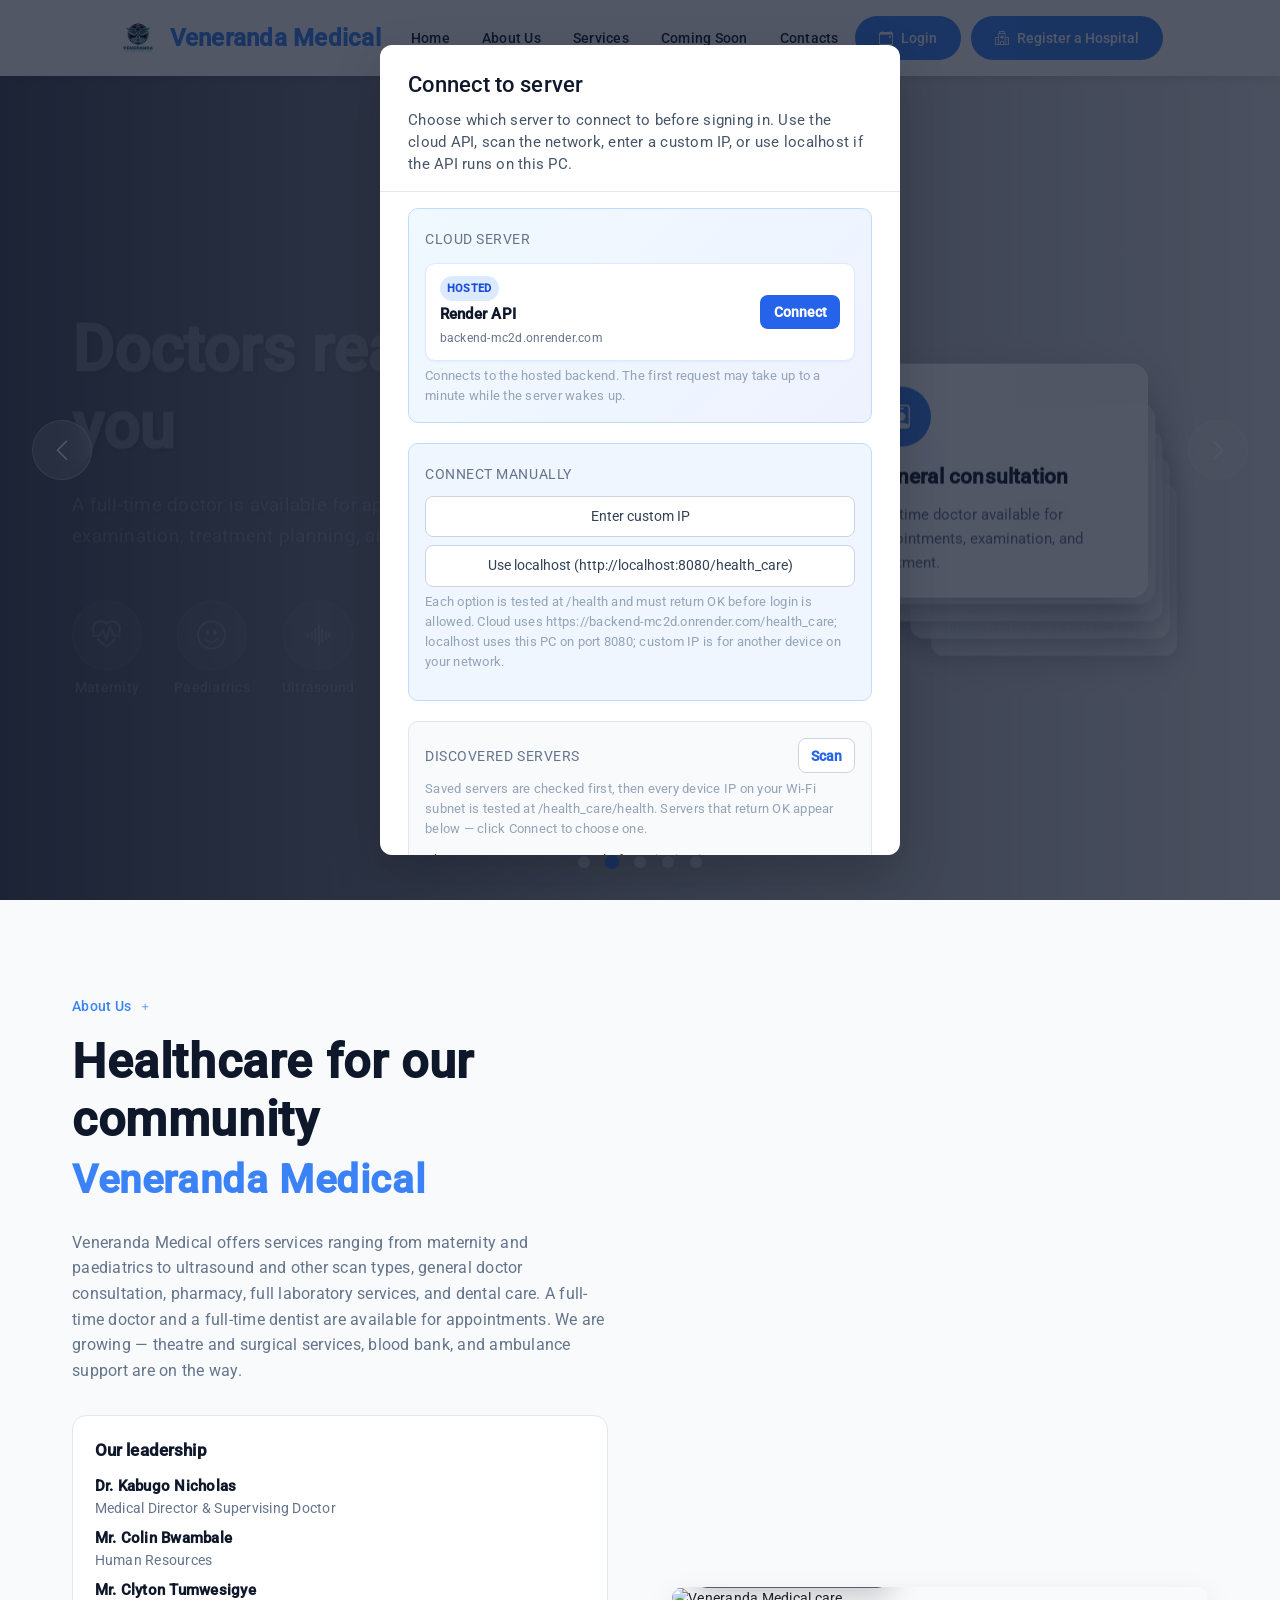
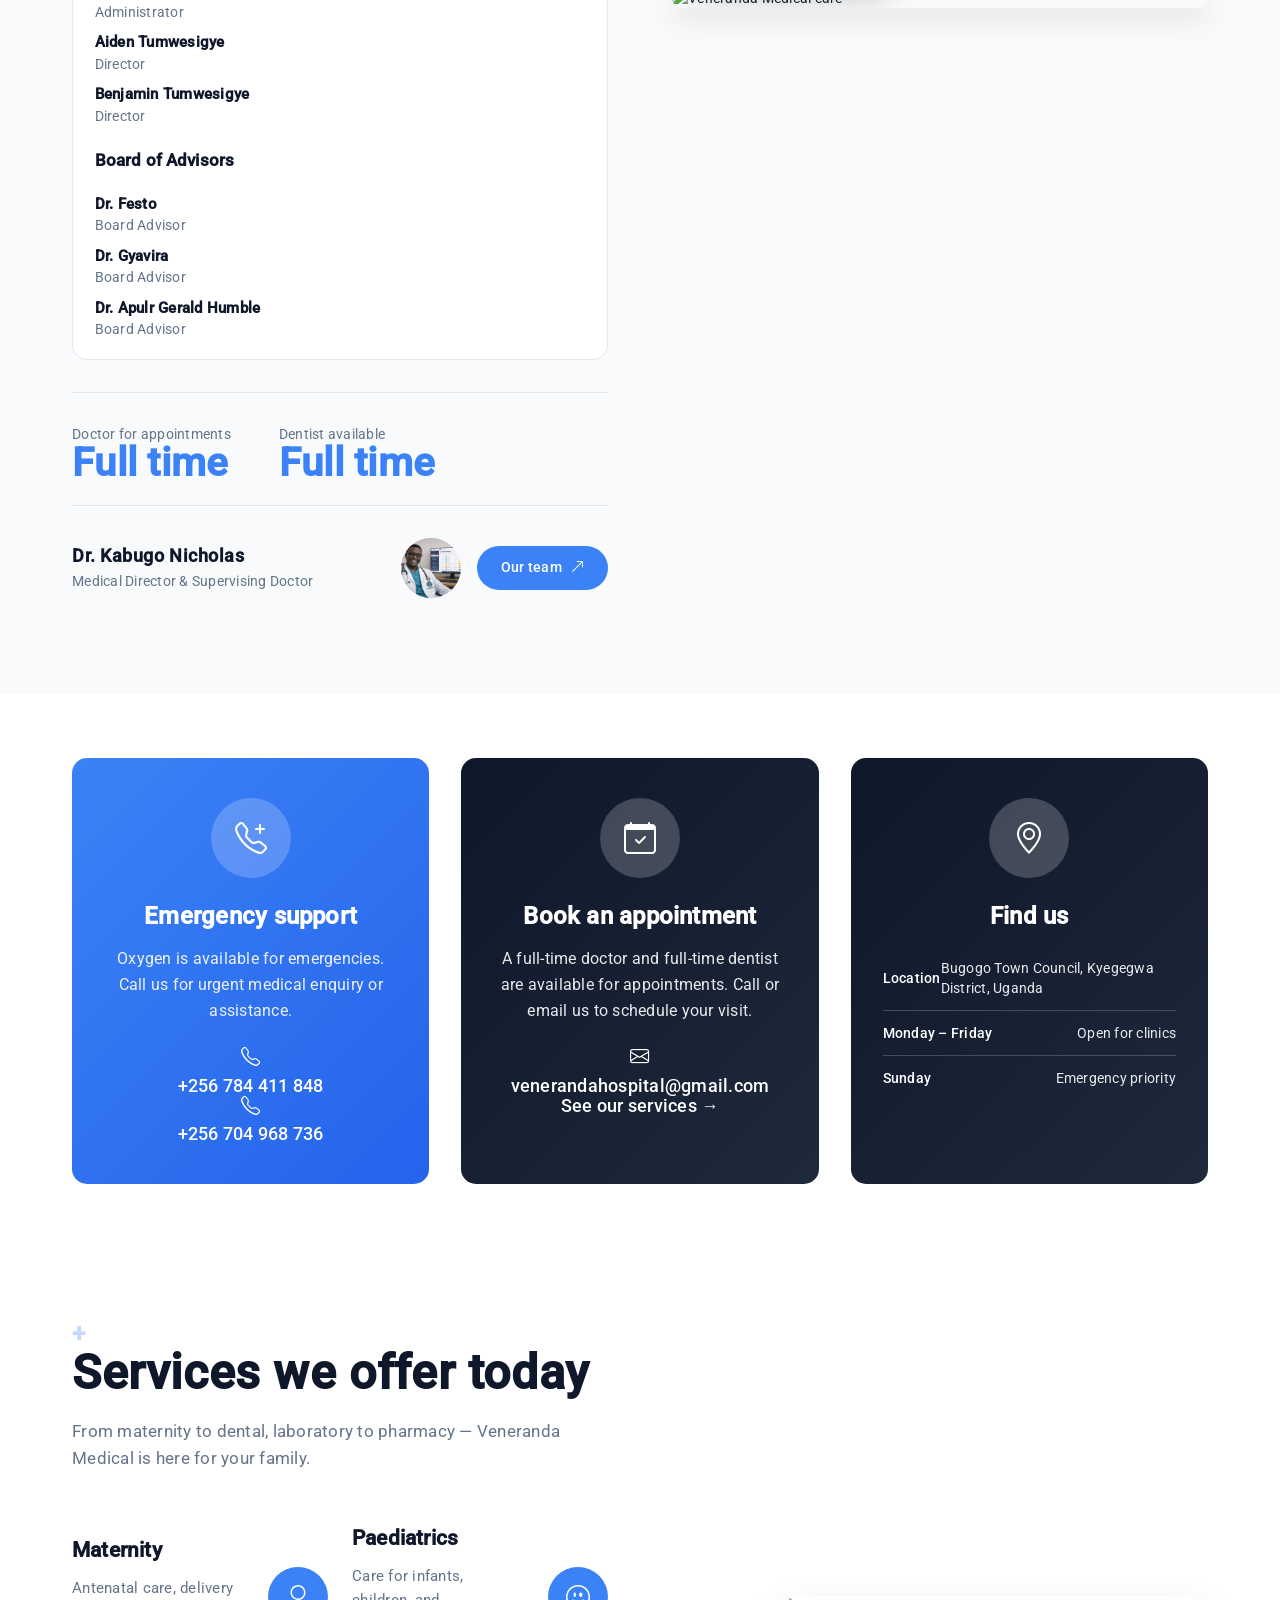
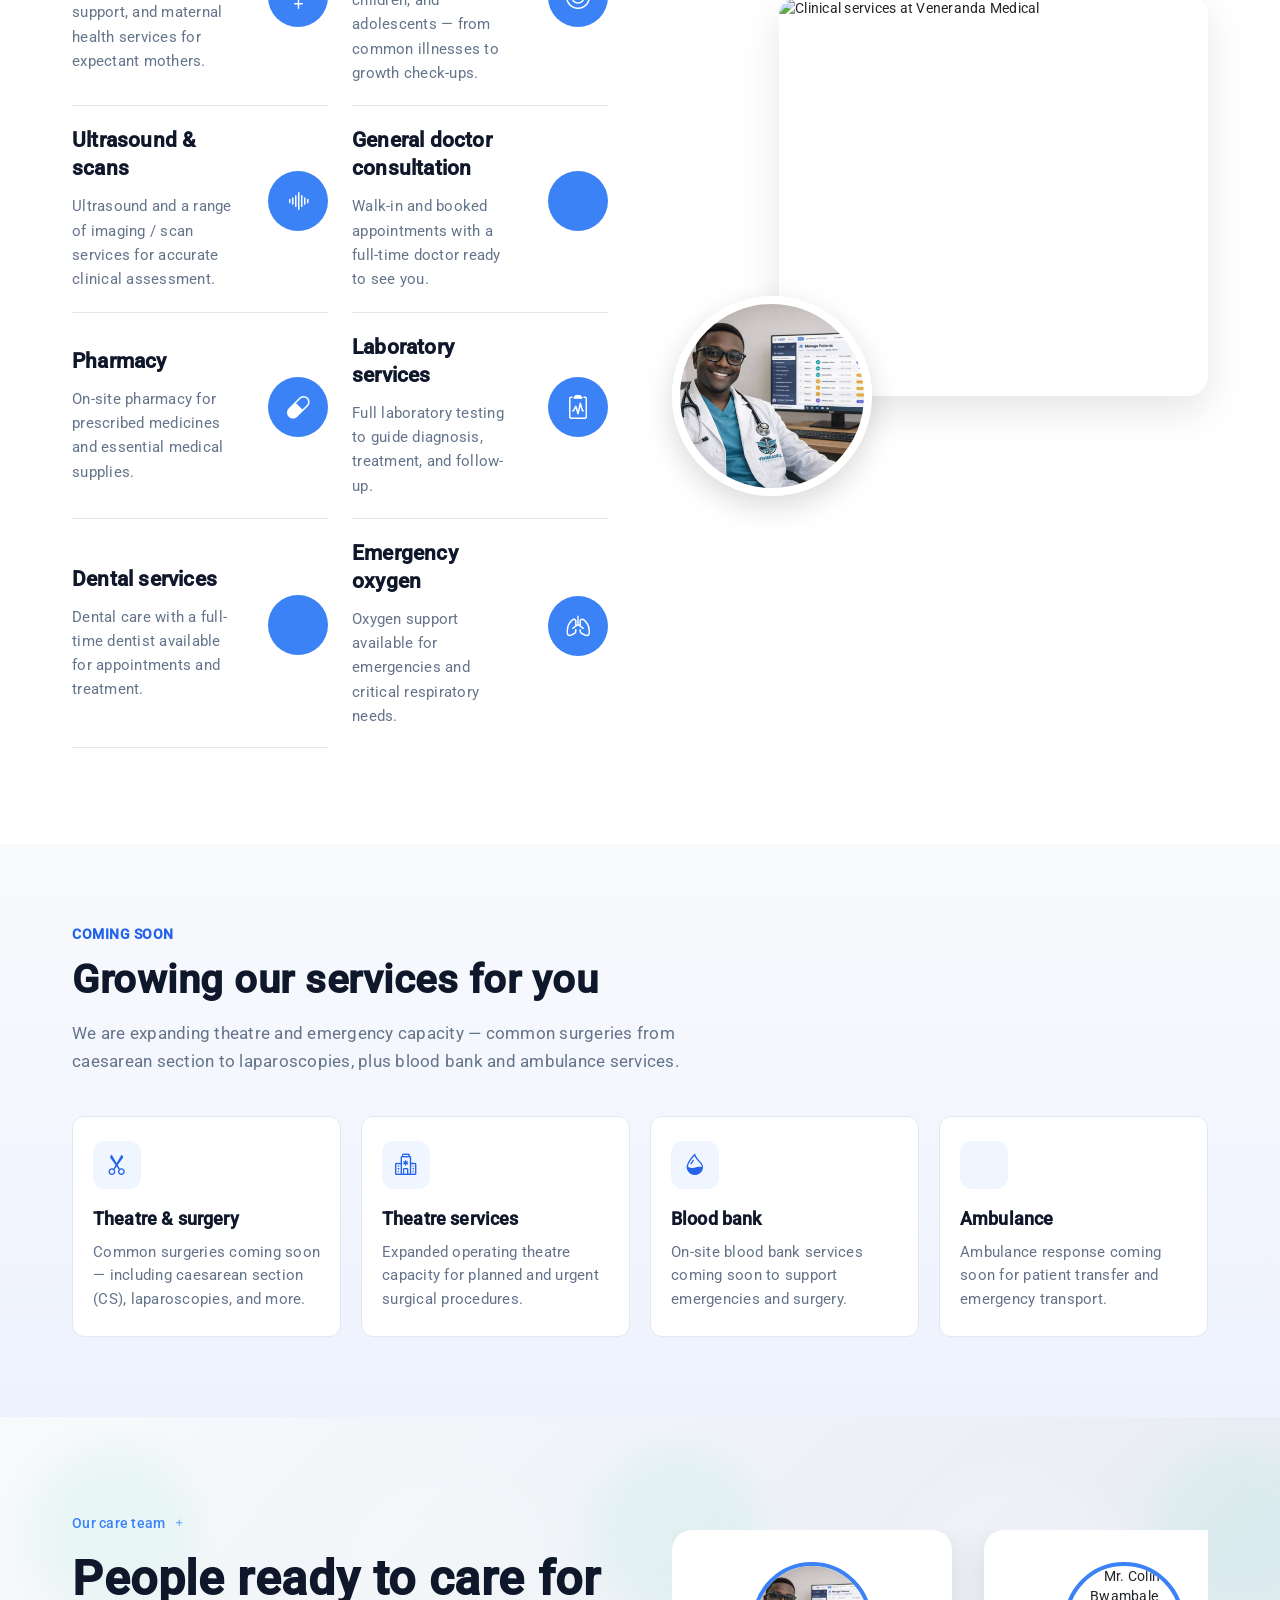
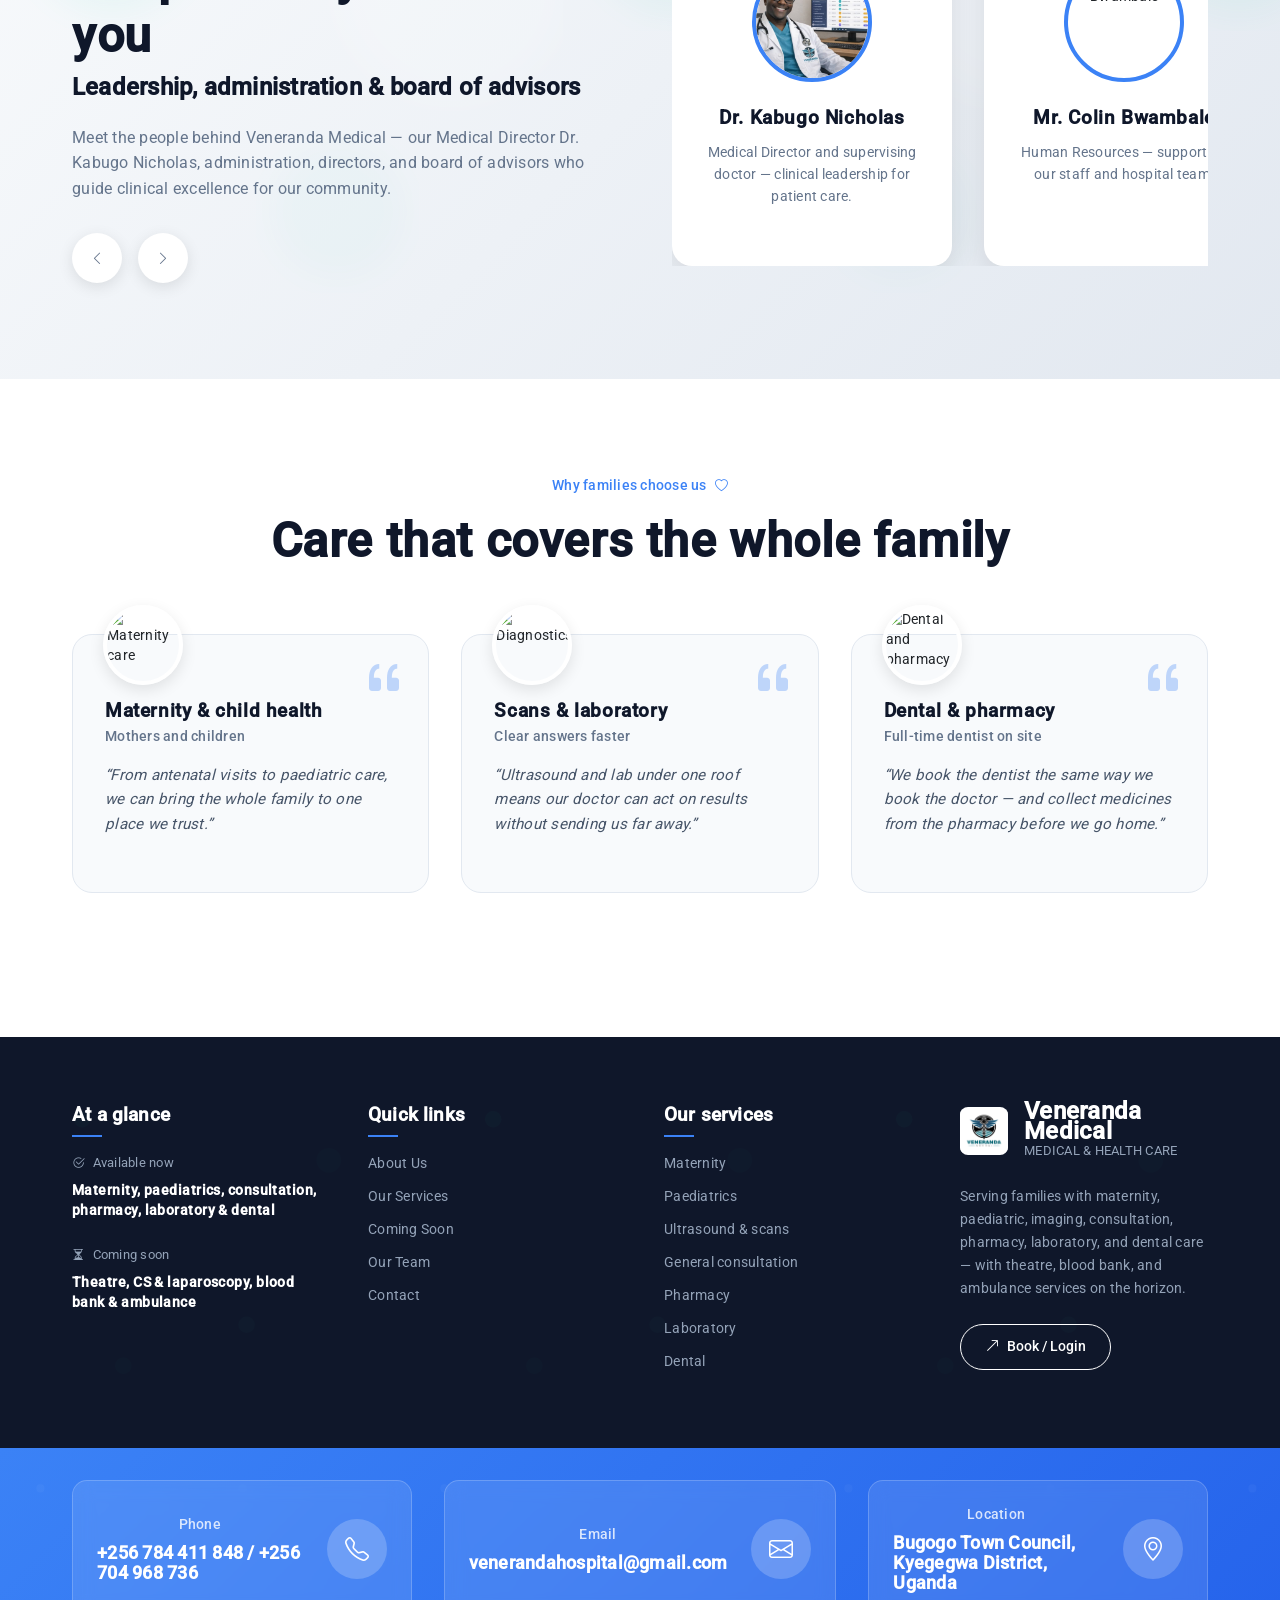
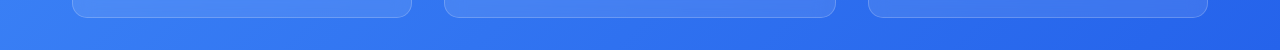
==== commit c2554e41: "Backup UI: show kmc-latest.db mobile SQLite paths Co-authored-by: Cursor <cursoragent@cursor.com>" ====
--- a/index.html
+++ b/index.html
@@ -22,5 +22,5 @@
 <style>html{--mat-option-selected-state-label-text-color:#3f51b5;--mat-option-label-text-color:rgba(0, 0, 0, .87);--mat-option-hover-state-layer-color:rgba(0, 0, 0, .04);--mat-option-focus-state-layer-color:rgba(0, 0, 0, .04);--mat-option-selected-state-layer-color:rgba(0, 0, 0, .04)}html{--mat-optgroup-label-text-color:rgba(0, 0, 0, .87)}html{--mat-option-label-text-font:Roboto, sans-serif;--mat-option-label-text-line-height:24px;--mat-option-label-text-size:16px;--mat-option-label-text-tracking:.03125em;--mat-option-label-text-weight:400}html{--mat-optgroup-label-text-font:Roboto, sans-serif;--mat-optgroup-label-text-line-height:24px;--mat-optgroup-label-text-size:16px;--mat-optgroup-label-text-tracking:.03125em;--mat-optgroup-label-text-weight:400}html{--mdc-filled-text-field-caret-color:#3f51b5;--mdc-filled-text-field-focus-active-indicator-color:#3f51b5;--mdc-filled-text-field-focus-label-text-color:rgba(63, 81, 181, .87);--mdc-filled-text-field-container-color:whitesmoke;--mdc-filled-text-field-disabled-container-color:#fafafa;--mdc-filled-text-field-label-text-color:rgba(0, 0, 0, .6);--mdc-filled-text-field-disabled-label-text-color:rgba(0, 0, 0, .38);--mdc-filled-text-field-input-text-color:rgba(0, 0, 0, .87);--mdc-filled-text-field-disabled-input-text-color:rgba(0, 0, 0, .38);--mdc-filled-text-field-input-text-placeholder-color:rgba(0, 0, 0, .6);--mdc-filled-text-field-error-focus-label-text-color:#f44336;--mdc-filled-text-field-error-label-text-color:#f44336;--mdc-filled-text-field-error-caret-color:#f44336;--mdc-filled-text-field-active-indicator-color:rgba(0, 0, 0, .42);--mdc-filled-text-field-disabled-active-indicator-color:rgba(0, 0, 0, .06);--mdc-filled-text-field-hover-active-indicator-color:rgba(0, 0, 0, .87);--mdc-filled-text-field-error-active-indicator-color:#f44336;--mdc-filled-text-field-error-focus-active-indicator-color:#f44336;--mdc-filled-text-field-error-hover-active-indicator-color:#f44336;--mdc-outlined-text-field-caret-color:#3f51b5;--mdc-outlined-text-field-focus-outline-color:#3f51b5;--mdc-outlined-text-field-focus-label-text-color:rgba(63, 81, 181, .87);--mdc-outlined-text-field-label-text-color:rgba(0, 0, 0, .6);--mdc-outlined-text-field-disabled-label-text-color:rgba(0, 0, 0, .38);--mdc-outlined-text-field-input-text-color:rgba(0, 0, 0, .87);--mdc-outlined-text-field-disabled-input-text-color:rgba(0, 0, 0, .38);--mdc-outlined-text-field-input-text-placeholder-color:rgba(0, 0, 0, .6);--mdc-outlined-text-field-error-caret-color:#f44336;--mdc-outlined-text-field-error-focus-label-text-color:#f44336;--mdc-outlined-text-field-error-label-text-color:#f44336;--mdc-outlined-text-field-outline-color:rgba(0, 0, 0, .38);--mdc-outlined-text-field-disabled-outline-color:rgba(0, 0, 0, .06);--mdc-outlined-text-field-hover-outline-color:rgba(0, 0, 0, .87);--mdc-outlined-text-field-error-focus-outline-color:#f44336;--mdc-outlined-text-field-error-hover-outline-color:#f44336;--mdc-outlined-text-field-error-outline-color:#f44336;--mat-form-field-disabled-input-text-placeholder-color:rgba(0, 0, 0, .38)}html{--mdc-filled-text-field-label-text-font:Roboto, sans-serif;--mdc-filled-text-field-label-text-size:16px;--mdc-filled-text-field-label-text-tracking:.03125em;--mdc-filled-text-field-label-text-weight:400;--mdc-outlined-text-field-label-text-font:Roboto, sans-serif;--mdc-outlined-text-field-label-text-size:16px;--mdc-outlined-text-field-label-text-tracking:.03125em;--mdc-outlined-text-field-label-text-weight:400;--mat-form-field-container-text-font:Roboto, sans-serif;--mat-form-field-container-text-line-height:24px;--mat-form-field-container-text-size:16px;--mat-form-field-container-text-tracking:.03125em;--mat-form-field-container-text-weight:400;--mat-form-field-outlined-label-text-populated-size:16px;--mat-form-field-subscript-text-font:Roboto, sans-serif;--mat-form-field-subscript-text-line-height:20px;--mat-form-field-subscript-text-size:12px;--mat-form-field-subscript-text-tracking:.0333333333em;--mat-form-field-subscript-text-weight:400}html{--mat-select-panel-background-color:white;--mat-select-enabled-trigger-text-color:rgba(0, 0, 0, .87);--mat-select-disabled-trigger-text-color:rgba(0, 0, 0, .38);--mat-select-placeholder-text-color:rgba(0, 0, 0, .6);--mat-select-enabled-arrow-color:rgba(0, 0, 0, .54);--mat-select-disabled-arrow-color:rgba(0, 0, 0, .38);--mat-select-focused-arrow-color:rgba(63, 81, 181, .87);--mat-select-invalid-arrow-color:rgba(244, 67, 54, .87)}html{--mat-select-trigger-text-font:Roboto, sans-serif;--mat-select-trigger-text-line-height:24px;--mat-select-trigger-text-size:16px;--mat-select-trigger-text-tracking:.03125em;--mat-select-trigger-text-weight:400}html{--mat-autocomplete-background-color:white}html{--mat-menu-item-label-text-color:rgba(0, 0, 0, .87);--mat-menu-item-icon-color:rgba(0, 0, 0, .87);--mat-menu-item-hover-state-layer-color:rgba(0, 0, 0, .04);--mat-menu-item-focus-state-layer-color:rgba(0, 0, 0, .04);--mat-menu-container-color:white}html{--mat-menu-item-label-text-font:Roboto, sans-serif;--mat-menu-item-label-text-size:16px;--mat-menu-item-label-text-tracking:.03125em;--mat-menu-item-label-text-line-height:24px;--mat-menu-item-label-text-weight:400}html{--mat-paginator-container-text-color:rgba(0, 0, 0, .87);--mat-paginator-container-background-color:white;--mat-paginator-enabled-icon-color:rgba(0, 0, 0, .54);--mat-paginator-disabled-icon-color:rgba(0, 0, 0, .12)}html{--mat-paginator-container-size:56px}html{--mat-paginator-container-text-font:Roboto, sans-serif;--mat-paginator-container-text-line-height:20px;--mat-paginator-container-text-size:12px;--mat-paginator-container-text-tracking:.0333333333em;--mat-paginator-container-text-weight:400;--mat-paginator-select-trigger-text-size:12px}html{--mdc-checkbox-disabled-selected-icon-color:rgba(0, 0, 0, .38);--mdc-checkbox-disabled-unselected-icon-color:rgba(0, 0, 0, .38);--mdc-checkbox-selected-checkmark-color:#fff;--mdc-checkbox-selected-focus-icon-color:#ff4081;--mdc-checkbox-selected-hover-icon-color:#ff4081;--mdc-checkbox-selected-icon-color:#ff4081;--mdc-checkbox-selected-pressed-icon-color:#ff4081;--mdc-checkbox-unselected-focus-icon-color:#212121;--mdc-checkbox-unselected-hover-icon-color:#212121;--mdc-checkbox-unselected-icon-color:rgba(0, 0, 0, .54);--mdc-checkbox-unselected-pressed-icon-color:rgba(0, 0, 0, .54);--mdc-checkbox-selected-focus-state-layer-color:#ff4081;--mdc-checkbox-selected-hover-state-layer-color:#ff4081;--mdc-checkbox-selected-pressed-state-layer-color:#ff4081;--mdc-checkbox-unselected-focus-state-layer-color:black;--mdc-checkbox-unselected-hover-state-layer-color:black;--mdc-checkbox-unselected-pressed-state-layer-color:black}html{--mdc-checkbox-state-layer-size:40px}html{--mat-table-background-color:white;--mat-table-header-headline-color:rgba(0, 0, 0, .87);--mat-table-row-item-label-text-color:rgba(0, 0, 0, .87);--mat-table-row-item-outline-color:rgba(0, 0, 0, .12)}html{--mat-table-header-container-height:56px;--mat-table-footer-container-height:52px;--mat-table-row-item-container-height:52px}html{--mat-table-header-headline-font:Roboto, sans-serif;--mat-table-header-headline-line-height:22px;--mat-table-header-headline-size:14px;--mat-table-header-headline-weight:500;--mat-table-header-headline-tracking:.0071428571em;--mat-table-row-item-label-text-font:Roboto, sans-serif;--mat-table-row-item-label-text-line-height:20px;--mat-table-row-item-label-text-size:14px;--mat-table-row-item-label-text-weight:400;--mat-table-row-item-label-text-tracking:.0178571429em;--mat-table-footer-supporting-text-font:Roboto, sans-serif;--mat-table-footer-supporting-text-line-height:20px;--mat-table-footer-supporting-text-size:14px;--mat-table-footer-supporting-text-weight:400;--mat-table-footer-supporting-text-tracking:.0178571429em}html{--mat-badge-background-color:#3f51b5;--mat-badge-text-color:white;--mat-badge-disabled-state-background-color:#b9b9b9;--mat-badge-disabled-state-text-color:rgba(0, 0, 0, .38)}html{--mat-badge-text-font:Roboto, sans-serif;--mat-badge-text-size:12px;--mat-badge-text-weight:600;--mat-badge-small-size-text-size:9px;--mat-badge-large-size-text-size:24px}html{--mat-bottom-sheet-container-text-color:rgba(0, 0, 0, .87);--mat-bottom-sheet-container-background-color:white}html{--mat-bottom-sheet-container-text-font:Roboto, sans-serif;--mat-bottom-sheet-container-text-line-height:20px;--mat-bottom-sheet-container-text-size:14px;--mat-bottom-sheet-container-text-tracking:.0178571429em;--mat-bottom-sheet-container-text-weight:400}html{--mat-legacy-button-toggle-text-color:rgba(0, 0, 0, .38);--mat-legacy-button-toggle-state-layer-color:rgba(0, 0, 0, .12);--mat-legacy-button-toggle-selected-state-text-color:rgba(0, 0, 0, .54);--mat-legacy-button-toggle-selected-state-background-color:#e0e0e0;--mat-legacy-button-toggle-disabled-state-text-color:rgba(0, 0, 0, .26);--mat-legacy-button-toggle-disabled-state-background-color:#eeeeee;--mat-legacy-button-toggle-disabled-selected-state-background-color:#bdbdbd;--mat-standard-button-toggle-text-color:rgba(0, 0, 0, .87);--mat-standard-button-toggle-background-color:white;--mat-standard-button-toggle-state-layer-color:black;--mat-standard-button-toggle-selected-state-background-color:#e0e0e0;--mat-standard-button-toggle-selected-state-text-color:rgba(0, 0, 0, .87);--mat-standard-button-toggle-disabled-state-text-color:rgba(0, 0, 0, .26);--mat-standard-button-toggle-disabled-state-background-color:white;--mat-standard-button-toggle-disabled-selected-state-text-color:rgba(0, 0, 0, .87);--mat-standard-button-toggle-disabled-selected-state-background-color:#bdbdbd;--mat-standard-button-toggle-divider-color:#e0e0e0}html{--mat-standard-button-toggle-height:48px}html{--mat-legacy-button-toggle-text-font:Roboto, sans-serif;--mat-standard-button-toggle-text-font:Roboto, sans-serif}html{--mat-datepicker-calendar-date-selected-state-text-color:white;--mat-datepicker-calendar-date-selected-state-background-color:#3f51b5;--mat-datepicker-calendar-date-selected-disabled-state-background-color:rgba(63, 81, 181, .4);--mat-datepicker-calendar-date-today-selected-state-outline-color:white;--mat-datepicker-calendar-date-focus-state-background-color:rgba(63, 81, 181, .3);--mat-datepicker-calendar-date-hover-state-background-color:rgba(63, 81, 181, .3);--mat-datepicker-toggle-active-state-icon-color:#3f51b5;--mat-datepicker-calendar-date-in-range-state-background-color:rgba(63, 81, 181, .2);--mat-datepicker-calendar-date-in-comparison-range-state-background-color:rgba(249, 171, 0, .2);--mat-datepicker-calendar-date-in-overlap-range-state-background-color:#a8dab5;--mat-datepicker-calendar-date-in-overlap-range-selected-state-background-color:#46a35e;--mat-datepicker-toggle-icon-color:rgba(0, 0, 0, .54);--mat-datepicker-calendar-body-label-text-color:rgba(0, 0, 0, .54);--mat-datepicker-calendar-period-button-icon-color:rgba(0, 0, 0, .54);--mat-datepicker-calendar-navigation-button-icon-color:rgba(0, 0, 0, .54);--mat-datepicker-calendar-header-divider-color:rgba(0, 0, 0, .12);--mat-datepicker-calendar-header-text-color:rgba(0, 0, 0, .54);--mat-datepicker-calendar-date-today-outline-color:rgba(0, 0, 0, .38);--mat-datepicker-calendar-date-today-disabled-state-outline-color:rgba(0, 0, 0, .18);--mat-datepicker-calendar-date-text-color:rgba(0, 0, 0, .87);--mat-datepicker-calendar-date-outline-color:transparent;--mat-datepicker-calendar-date-disabled-state-text-color:rgba(0, 0, 0, .38);--mat-datepicker-calendar-date-preview-state-outline-color:rgba(0, 0, 0, .24);--mat-datepicker-range-input-separator-color:rgba(0, 0, 0, .87);--mat-datepicker-range-input-disabled-state-separator-color:rgba(0, 0, 0, .38);--mat-datepicker-range-input-disabled-state-text-color:rgba(0, 0, 0, .38);--mat-datepicker-calendar-container-background-color:white;--mat-datepicker-calendar-container-text-color:rgba(0, 0, 0, .87)}html{--mat-datepicker-calendar-text-font:Roboto, sans-serif;--mat-datepicker-calendar-text-size:13px;--mat-datepicker-calendar-body-label-text-size:14px;--mat-datepicker-calendar-body-label-text-weight:500;--mat-datepicker-calendar-period-button-text-size:14px;--mat-datepicker-calendar-period-button-text-weight:500;--mat-datepicker-calendar-header-text-size:11px;--mat-datepicker-calendar-header-text-weight:400}html{--mat-divider-color:rgba(0, 0, 0, .12)}html{--mat-expansion-container-background-color:white;--mat-expansion-container-text-color:rgba(0, 0, 0, .87);--mat-expansion-actions-divider-color:rgba(0, 0, 0, .12);--mat-expansion-header-hover-state-layer-color:rgba(0, 0, 0, .04);--mat-expansion-header-focus-state-layer-color:rgba(0, 0, 0, .04);--mat-expansion-header-disabled-state-text-color:rgba(0, 0, 0, .26);--mat-expansion-header-text-color:rgba(0, 0, 0, .87);--mat-expansion-header-description-color:rgba(0, 0, 0, .54);--mat-expansion-header-indicator-color:rgba(0, 0, 0, .54)}html{--mat-expansion-header-collapsed-state-height:48px;--mat-expansion-header-expanded-state-height:64px}html{--mat-expansion-header-text-font:Roboto, sans-serif;--mat-expansion-header-text-size:14px;--mat-expansion-header-text-weight:500;--mat-expansion-header-text-line-height:inherit;--mat-expansion-header-text-tracking:inherit;--mat-expansion-container-text-font:Roboto, sans-serif;--mat-expansion-container-text-line-height:20px;--mat-expansion-container-text-size:14px;--mat-expansion-container-text-tracking:.0178571429em;--mat-expansion-container-text-weight:400}html{--mat-grid-list-tile-header-primary-text-size:14px;--mat-grid-list-tile-header-secondary-text-size:12px;--mat-grid-list-tile-footer-primary-text-size:14px;--mat-grid-list-tile-footer-secondary-text-size:12px}html{--mat-icon-color:inherit}html{--mat-sidenav-container-divider-color:rgba(0, 0, 0, .12);--mat-sidenav-container-background-color:white;--mat-sidenav-container-text-color:rgba(0, 0, 0, .87);--mat-sidenav-content-background-color:#fafafa;--mat-sidenav-content-text-color:rgba(0, 0, 0, .87);--mat-sidenav-scrim-color:rgba(0, 0, 0, .6)}html{--mat-stepper-header-icon-foreground-color:white;--mat-stepper-header-selected-state-icon-background-color:#3f51b5;--mat-stepper-header-selected-state-icon-foreground-color:white;--mat-stepper-header-done-state-icon-background-color:#3f51b5;--mat-stepper-header-done-state-icon-foreground-color:white;--mat-stepper-header-edit-state-icon-background-color:#3f51b5;--mat-stepper-header-edit-state-icon-foreground-color:white;--mat-stepper-container-color:white;--mat-stepper-line-color:rgba(0, 0, 0, .12);--mat-stepper-header-hover-state-layer-color:rgba(0, 0, 0, .04);--mat-stepper-header-focus-state-layer-color:rgba(0, 0, 0, .04);--mat-stepper-header-label-text-color:rgba(0, 0, 0, .54);--mat-stepper-header-optional-label-text-color:rgba(0, 0, 0, .54);--mat-stepper-header-selected-state-label-text-color:rgba(0, 0, 0, .87);--mat-stepper-header-error-state-label-text-color:#f44336;--mat-stepper-header-icon-background-color:rgba(0, 0, 0, .54);--mat-stepper-header-error-state-icon-foreground-color:#f44336;--mat-stepper-header-error-state-icon-background-color:transparent}html{--mat-stepper-header-height:72px}html{--mat-stepper-container-text-font:Roboto, sans-serif;--mat-stepper-header-label-text-font:Roboto, sans-serif;--mat-stepper-header-label-text-size:14px;--mat-stepper-header-label-text-weight:400;--mat-stepper-header-error-state-label-text-size:16px;--mat-stepper-header-selected-state-label-text-size:16px;--mat-stepper-header-selected-state-label-text-weight:400}html{--mat-toolbar-container-background-color:whitesmoke;--mat-toolbar-container-text-color:rgba(0, 0, 0, .87)}html{--mat-toolbar-standard-height:64px;--mat-toolbar-mobile-height:56px}html{--mat-toolbar-title-text-font:Roboto, sans-serif;--mat-toolbar-title-text-line-height:32px;--mat-toolbar-title-text-size:20px;--mat-toolbar-title-text-tracking:.0125em;--mat-toolbar-title-text-weight:500}.mat-typography{font-size:14px;font-weight:400;line-height:20px;font-family:Roboto,sans-serif;letter-spacing:.0178571429em}:root{--blue:#007bff;--indigo:#6610f2;--purple:#6f42c1;--pink:#e83e8c;--red:#dc3545;--orange:#fd7e14;--yellow:#ffc107;--green:#28a745;--teal:#20c997;--cyan:#17a2b8;--white:#fff;--gray:#6c757d;--gray-dark:#343a40;--primary:#007bff;--secondary:#6c757d;--success:#28a745;--info:#17a2b8;--warning:#ffc107;--danger:#dc3545;--light:#f8f9fa;--dark:#343a40;--breakpoint-xs:0;--breakpoint-sm:576px;--breakpoint-md:768px;--breakpoint-lg:992px;--breakpoint-xl:1200px;--font-family-sans-serif:-apple-system,BlinkMacSystemFont,"Segoe UI",Roboto,"Helvetica Neue",Arial,"Noto Sans","Liberation Sans",sans-serif,"Apple Color Emoji","Segoe UI Emoji","Segoe UI Symbol","Noto Color Emoji";--font-family-monospace:SFMono-Regular,Menlo,Monaco,Consolas,"Liberation Mono","Courier New",monospace}*,:after,:before{box-sizing:border-box}html{font-family:sans-serif;line-height:1.15;-webkit-text-size-adjust:100%;-webkit-tap-highlight-color:transparent}body{margin:0;font-family:-apple-system,BlinkMacSystemFont,Segoe UI,Roboto,Helvetica Neue,Arial,Noto Sans,Liberation Sans,sans-serif,"Apple Color Emoji","Segoe UI Emoji",Segoe UI Symbol,"Noto Color Emoji";font-size:1rem;font-weight:400;line-height:1.5;color:#212529;text-align:left;background-color:#fff}@media print{*,:after,:before{text-shadow:none!important;box-shadow:none!important}@page{size:a3}body{min-width:992px!important}}@font-face{font-family:Roboto;font-style:normal;font-display:swap;font-weight:300;src:url(roboto-cyrillic-ext-300-normal.1fc8d11578a29db1.woff2) format("woff2"),url(roboto-cyrillic-ext-300-normal.58e4cefac0ce946c.woff) format("woff");unicode-range:U+0460-052F,U+1C80-1C8A,U+20B4,U+2DE0-2DFF,U+A640-A69F,U+FE2E-FE2F}@font-face{font-family:Roboto;font-style:normal;font-display:swap;font-weight:300;src:url(roboto-cyrillic-300-normal.5c302278c8bbfeb2.woff2) format("woff2"),url(roboto-cyrillic-300-normal.d8693e24cb564c8d.woff) format("woff");unicode-range:U+0301,U+0400-045F,U+0490-0491,U+04B0-04B1,U+2116}@font-face{font-family:Roboto;font-style:normal;font-display:swap;font-weight:300;src:url(roboto-greek-ext-300-normal.a079474cf59654e5.woff2) format("woff2"),url(roboto-greek-ext-300-normal.bd0324be67a39a29.woff) format("woff");unicode-range:U+1F00-1FFF}@font-face{font-family:Roboto;font-style:normal;font-display:swap;font-weight:300;src:url(roboto-greek-300-normal.fb686d5dac6b1700.woff2) format("woff2"),url(roboto-greek-300-normal.faeef11203fde072.woff) format("woff");unicode-range:U+0370-0377,U+037A-037F,U+0384-038A,U+038C,U+038E-03A1,U+03A3-03FF}@font-face{font-family:Roboto;font-style:normal;font-display:swap;font-weight:300;src:url(roboto-math-300-normal.f5af86f1571f030a.woff2) format("woff2"),url(roboto-math-300-normal.9788d9d4216b5446.woff) format("woff");unicode-range:U+0302-0303,U+0305,U+0307-0308,U+0310,U+0312,U+0315,U+031A,U+0326-0327,U+032C,U+032F-0330,U+0332-0333,U+0338,U+033A,U+0346,U+034D,U+0391-03A1,U+03A3-03A9,U+03B1-03C9,U+03D1,U+03D5-03D6,U+03F0-03F1,U+03F4-03F5,U+2016-2017,U+2034-2038,U+203C,U+2040,U+2043,U+2047,U+2050,U+2057,U+205F,U+2070-2071,U+2074-208E,U+2090-209C,U+20D0-20DC,U+20E1,U+20E5-20EF,U+2100-2112,U+2114-2115,U+2117-2121,U+2123-214F,U+2190,U+2192,U+2194-21AE,U+21B0-21E5,U+21F1-21F2,U+21F4-2211,U+2213-2214,U+2216-22FF,U+2308-230B,U+2310,U+2319,U+231C-2321,U+2336-237A,U+237C,U+2395,U+239B-23B7,U+23D0,U+23DC-23E1,U+2474-2475,U+25AF,U+25B3,U+25B7,U+25BD,U+25C1,U+25CA,U+25CC,U+25FB,U+266D-266F,U+27C0-27FF,U+2900-2AFF,U+2B0E-2B11,U+2B30-2B4C,U+2BFE,U+3030,U+FF5B,U+FF5D,U+1D400-1D7FF,U+1EE00-1EEFF}@font-face{font-family:Roboto;font-style:normal;font-display:swap;font-weight:300;src:url(roboto-symbols-300-normal.2396c53ff793f5ff.woff2) format("woff2"),url(roboto-symbols-300-normal.7e1adf73394a4492.woff) format("woff");unicode-range:U+0001-000C,U+000E-001F,U+007F-009F,U+20DD-20E0,U+20E2-20E4,U+2150-218F,U+2190,U+2192,U+2194-2199,U+21AF,U+21E6-21F0,U+21F3,U+2218-2219,U+2299,U+22C4-22C6,U+2300-243F,U+2440-244A,U+2460-24FF,U+25A0-27BF,U+2800-28FF,U+2921-2922,U+2981,U+29BF,U+29EB,U+2B00-2BFF,U+4DC0-4DFF,U+FFF9-FFFB,U+10140-1018E,U+10190-1019C,U+101A0,U+101D0-101FD,U+102E0-102FB,U+10E60-10E7E,U+1D2C0-1D2D3,U+1D2E0-1D37F,U+1F000-1F0FF,U+1F100-1F1AD,U+1F1E6-1F1FF,U+1F30D-1F30F,U+1F315,U+1F31C,U+1F31E,U+1F320-1F32C,U+1F336,U+1F378,U+1F37D,U+1F382,U+1F393-1F39F,U+1F3A7-1F3A8,U+1F3AC-1F3AF,U+1F3C2,U+1F3C4-1F3C6,U+1F3CA-1F3CE,U+1F3D4-1F3E0,U+1F3ED,U+1F3F1-1F3F3,U+1F3F5-1F3F7,U+1F408,U+1F415,U+1F41F,U+1F426,U+1F43F,U+1F441-1F442,U+1F444,U+1F446-1F449,U+1F44C-1F44E,U+1F453,U+1F46A,U+1F47D,U+1F4A3,U+1F4B0,U+1F4B3,U+1F4B9,U+1F4BB,U+1F4BF,U+1F4C8-1F4CB,U+1F4D6,U+1F4DA,U+1F4DF,U+1F4E3-1F4E6,U+1F4EA-1F4ED,U+1F4F7,U+1F4F9-1F4FB,U+1F4FD-1F4FE,U+1F503,U+1F507-1F50B,U+1F50D,U+1F512-1F513,U+1F53E-1F54A,U+1F54F-1F5FA,U+1F610,U+1F650-1F67F,U+1F687,U+1F68D,U+1F691,U+1F694,U+1F698,U+1F6AD,U+1F6B2,U+1F6B9-1F6BA,U+1F6BC,U+1F6C6-1F6CF,U+1F6D3-1F6D7,U+1F6E0-1F6EA,U+1F6F0-1F6F3,U+1F6F7-1F6FC,U+1F700-1F7FF,U+1F800-1F80B,U+1F810-1F847,U+1F850-1F859,U+1F860-1F887,U+1F890-1F8AD,U+1F8B0-1F8BB,U+1F8C0-1F8C1,U+1F900-1F90B,U+1F93B,U+1F946,U+1F984,U+1F996,U+1F9E9,U+1FA00-1FA6F,U+1FA70-1FA7C,U+1FA80-1FA89,U+1FA8F-1FAC6,U+1FACE-1FADC,U+1FADF-1FAE9,U+1FAF0-1FAF8,U+1FB00-1FBFF}@font-face{font-family:Roboto;font-style:normal;font-display:swap;font-weight:300;src:url(roboto-vietnamese-300-normal.4d462ba07fd64cd2.woff2) format("woff2"),url(roboto-vietnamese-300-normal.9f26e16bcbbf952a.woff) format("woff");unicode-range:U+0102-0103,U+0110-0111,U+0128-0129,U+0168-0169,U+01A0-01A1,U+01AF-01B0,U+0300-0301,U+0303-0304,U+0308-0309,U+0323,U+0329,U+1EA0-1EF9,U+20AB}@font-face{font-family:Roboto;font-style:normal;font-display:swap;font-weight:300;src:url(roboto-latin-ext-300-normal.8bb2cfcb3a68417c.woff2) format("woff2"),url(roboto-latin-ext-300-normal.698f42e699a539f7.woff) format("woff");unicode-range:U+0100-02BA,U+02BD-02C5,U+02C7-02CC,U+02CE-02D7,U+02DD-02FF,U+0304,U+0308,U+0329,U+1D00-1DBF,U+1E00-1E9F,U+1EF2-1EFF,U+2020,U+20A0-20AB,U+20AD-20C0,U+2113,U+2C60-2C7F,U+A720-A7FF}@font-face{font-family:Roboto;font-style:normal;font-display:swap;font-weight:300;src:url(roboto-latin-300-normal.cb53830ab7f72c8f.woff2) format("woff2"),url(roboto-latin-300-normal.3d14393414321b88.woff) format("woff");unicode-range:U+0000-00FF,U+0131,U+0152-0153,U+02BB-02BC,U+02C6,U+02DA,U+02DC,U+0304,U+0308,U+0329,U+2000-206F,U+20AC,U+2122,U+2191,U+2193,U+2212,U+2215,U+FEFF,U+FFFD}@font-face{font-family:Roboto;font-style:normal;font-display:swap;font-weight:400;src:url(roboto-cyrillic-ext-400-normal.4e932adfc1c34dde.woff2) format("woff2"),url(roboto-cyrillic-ext-400-normal.c7bd950f8ec900fc.woff) format("woff");unicode-range:U+0460-052F,U+1C80-1C8A,U+20B4,U+2DE0-2DFF,U+A640-A69F,U+FE2E-FE2F}@font-face{font-family:Roboto;font-style:normal;font-display:swap;font-weight:400;src:url(roboto-cyrillic-400-normal.aecfd4206f9219f1.woff2) format("woff2"),url(roboto-cyrillic-400-normal.f26db87a8b8f7b93.woff) format("woff");unicode-range:U+0301,U+0400-045F,U+0490-0491,U+04B0-04B1,U+2116}@font-face{font-family:Roboto;font-style:normal;font-display:swap;font-weight:400;src:url(roboto-greek-ext-400-normal.439a5c61198e50c2.woff2) format("woff2"),url(roboto-greek-ext-400-normal.4c595897de03fa35.woff) format("woff");unicode-range:U+1F00-1FFF}@font-face{font-family:Roboto;font-style:normal;font-display:swap;font-weight:400;src:url(roboto-greek-400-normal.abea67f714b0afb7.woff2) format("woff2"),url(roboto-greek-400-normal.c54d64b6fd50e195.woff) format("woff");unicode-range:U+0370-0377,U+037A-037F,U+0384-038A,U+038C,U+038E-03A1,U+03A3-03FF}@font-face{font-family:Roboto;font-style:normal;font-display:swap;font-weight:400;src:url(roboto-math-400-normal.67b430739fcd7575.woff2) format("woff2"),url(roboto-math-400-normal.11d6a7ddfc4fce14.woff) format("woff");unicode-range:U+0302-0303,U+0305,U+0307-0308,U+0310,U+0312,U+0315,U+031A,U+0326-0327,U+032C,U+032F-0330,U+0332-0333,U+0338,U+033A,U+0346,U+034D,U+0391-03A1,U+03A3-03A9,U+03B1-03C9,U+03D1,U+03D5-03D6,U+03F0-03F1,U+03F4-03F5,U+2016-2017,U+2034-2038,U+203C,U+2040,U+2043,U+2047,U+2050,U+2057,U+205F,U+2070-2071,U+2074-208E,U+2090-209C,U+20D0-20DC,U+20E1,U+20E5-20EF,U+2100-2112,U+2114-2115,U+2117-2121,U+2123-214F,U+2190,U+2192,U+2194-21AE,U+21B0-21E5,U+21F1-21F2,U+21F4-2211,U+2213-2214,U+2216-22FF,U+2308-230B,U+2310,U+2319,U+231C-2321,U+2336-237A,U+237C,U+2395,U+239B-23B7,U+23D0,U+23DC-23E1,U+2474-2475,U+25AF,U+25B3,U+25B7,U+25BD,U+25C1,U+25CA,U+25CC,U+25FB,U+266D-266F,U+27C0-27FF,U+2900-2AFF,U+2B0E-2B11,U+2B30-2B4C,U+2BFE,U+3030,U+FF5B,U+FF5D,U+1D400-1D7FF,U+1EE00-1EEFF}@font-face{font-family:Roboto;font-style:normal;font-display:swap;font-weight:400;src:url(roboto-symbols-400-normal.8cb722e8a140d949.woff2) format("woff2"),url(roboto-symbols-400-normal.f6d2d5ec747654dc.woff) format("woff");unicode-range:U+0001-000C,U+000E-001F,U+007F-009F,U+20DD-20E0,U+20E2-20E4,U+2150-218F,U+2190,U+2192,U+2194-2199,U+21AF,U+21E6-21F0,U+21F3,U+2218-2219,U+2299,U+22C4-22C6,U+2300-243F,U+2440-244A,U+2460-24FF,U+25A0-27BF,U+2800-28FF,U+2921-2922,U+2981,U+29BF,U+29EB,U+2B00-2BFF,U+4DC0-4DFF,U+FFF9-FFFB,U+10140-1018E,U+10190-1019C,U+101A0,U+101D0-101FD,U+102E0-102FB,U+10E60-10E7E,U+1D2C0-1D2D3,U+1D2E0-1D37F,U+1F000-1F0FF,U+1F100-1F1AD,U+1F1E6-1F1FF,U+1F30D-1F30F,U+1F315,U+1F31C,U+1F31E,U+1F320-1F32C,U+1F336,U+1F378,U+1F37D,U+1F382,U+1F393-1F39F,U+1F3A7-1F3A8,U+1F3AC-1F3AF,U+1F3C2,U+1F3C4-1F3C6,U+1F3CA-1F3CE,U+1F3D4-1F3E0,U+1F3ED,U+1F3F1-1F3F3,U+1F3F5-1F3F7,U+1F408,U+1F415,U+1F41F,U+1F426,U+1F43F,U+1F441-1F442,U+1F444,U+1F446-1F449,U+1F44C-1F44E,U+1F453,U+1F46A,U+1F47D,U+1F4A3,U+1F4B0,U+1F4B3,U+1F4B9,U+1F4BB,U+1F4BF,U+1F4C8-1F4CB,U+1F4D6,U+1F4DA,U+1F4DF,U+1F4E3-1F4E6,U+1F4EA-1F4ED,U+1F4F7,U+1F4F9-1F4FB,U+1F4FD-1F4FE,U+1F503,U+1F507-1F50B,U+1F50D,U+1F512-1F513,U+1F53E-1F54A,U+1F54F-1F5FA,U+1F610,U+1F650-1F67F,U+1F687,U+1F68D,U+1F691,U+1F694,U+1F698,U+1F6AD,U+1F6B2,U+1F6B9-1F6BA,U+1F6BC,U+1F6C6-1F6CF,U+1F6D3-1F6D7,U+1F6E0-1F6EA,U+1F6F0-1F6F3,U+1F6F7-1F6FC,U+1F700-1F7FF,U+1F800-1F80B,U+1F810-1F847,U+1F850-1F859,U+1F860-1F887,U+1F890-1F8AD,U+1F8B0-1F8BB,U+1F8C0-1F8C1,U+1F900-1F90B,U+1F93B,U+1F946,U+1F984,U+1F996,U+1F9E9,U+1FA00-1FA6F,U+1FA70-1FA7C,U+1FA80-1FA89,U+1FA8F-1FAC6,U+1FACE-1FADC,U+1FADF-1FAE9,U+1FAF0-1FAF8,U+1FB00-1FBFF}@font-face{font-family:Roboto;font-style:normal;font-display:swap;font-weight:400;src:url(roboto-vietnamese-400-normal.5004a87f2b749e41.woff2) format("woff2"),url(roboto-vietnamese-400-normal.18db54bb73b6e283.woff) format("woff");unicode-range:U+0102-0103,U+0110-0111,U+0128-0129,U+0168-0169,U+01A0-01A1,U+01AF-01B0,U+0300-0301,U+0303-0304,U+0308-0309,U+0323,U+0329,U+1EA0-1EF9,U+20AB}@font-face{font-family:Roboto;font-style:normal;font-display:swap;font-weight:400;src:url(roboto-latin-ext-400-normal.4ae631fd7beb1f54.woff2) format("woff2"),url(roboto-latin-ext-400-normal.a32415be6ee60307.woff) format("woff");unicode-range:U+0100-02BA,U+02BD-02C5,U+02C7-02CC,U+02CE-02D7,U+02DD-02FF,U+0304,U+0308,U+0329,U+1D00-1DBF,U+1E00-1E9F,U+1EF2-1EFF,U+2020,U+20A0-20AB,U+20AD-20C0,U+2113,U+2C60-2C7F,U+A720-A7FF}@font-face{font-family:Roboto;font-style:normal;font-display:swap;font-weight:400;src:url(roboto-latin-400-normal.5bafb11d927758dd.woff2) format("woff2"),url(roboto-latin-400-normal.ef1bd719cec5e02a.woff) format("woff");unicode-range:U+0000-00FF,U+0131,U+0152-0153,U+02BB-02BC,U+02C6,U+02DA,U+02DC,U+0304,U+0308,U+0329,U+2000-206F,U+20AC,U+2122,U+2191,U+2193,U+2212,U+2215,U+FEFF,U+FFFD}@font-face{font-family:Roboto;font-style:normal;font-display:swap;font-weight:500;src:url(roboto-cyrillic-ext-500-normal.10d1a7ec57c45e6a.woff2) format("woff2"),url(roboto-cyrillic-ext-500-normal.00214ee4d0f9a6f7.woff) format("woff");unicode-range:U+0460-052F,U+1C80-1C8A,U+20B4,U+2DE0-2DFF,U+A640-A69F,U+FE2E-FE2F}@font-face{font-family:Roboto;font-style:normal;font-display:swap;font-weight:500;src:url(roboto-cyrillic-500-normal.89e84c5093edcc7d.woff2) format("woff2"),url(roboto-cyrillic-500-normal.0598219e736deb4b.woff) format("woff");unicode-range:U+0301,U+0400-045F,U+0490-0491,U+04B0-04B1,U+2116}@font-face{font-family:Roboto;font-style:normal;font-display:swap;font-weight:500;src:url(roboto-greek-ext-500-normal.a32cb7f849a6d197.woff2) format("woff2"),url(roboto-greek-ext-500-normal.13b2e1b18a63576f.woff) format("woff");unicode-range:U+1F00-1FFF}@font-face{font-family:Roboto;font-style:normal;font-display:swap;font-weight:500;src:url(roboto-greek-500-normal.bd931ffeb51359b9.woff2) format("woff2"),url(roboto-greek-500-normal.62b2175a10c385ed.woff) format("woff");unicode-range:U+0370-0377,U+037A-037F,U+0384-038A,U+038C,U+038E-03A1,U+03A3-03FF}@font-face{font-family:Roboto;font-style:normal;font-display:swap;font-weight:500;src:url(roboto-math-500-normal.be8727f7ce58a6e2.woff2) format("woff2"),url(roboto-math-500-normal.da3d98024cd384bb.woff) format("woff");unicode-range:U+0302-0303,U+0305,U+0307-0308,U+0310,U+0312,U+0315,U+031A,U+0326-0327,U+032C,U+032F-0330,U+0332-0333,U+0338,U+033A,U+0346,U+034D,U+0391-03A1,U+03A3-03A9,U+03B1-03C9,U+03D1,U+03D5-03D6,U+03F0-03F1,U+03F4-03F5,U+2016-2017,U+2034-2038,U+203C,U+2040,U+2043,U+2047,U+2050,U+2057,U+205F,U+2070-2071,U+2074-208E,U+2090-209C,U+20D0-20DC,U+20E1,U+20E5-20EF,U+2100-2112,U+2114-2115,U+2117-2121,U+2123-214F,U+2190,U+2192,U+2194-21AE,U+21B0-21E5,U+21F1-21F2,U+21F4-2211,U+2213-2214,U+2216-22FF,U+2308-230B,U+2310,U+2319,U+231C-2321,U+2336-237A,U+237C,U+2395,U+239B-23B7,U+23D0,U+23DC-23E1,U+2474-2475,U+25AF,U+25B3,U+25B7,U+25BD,U+25C1,U+25CA,U+25CC,U+25FB,U+266D-266F,U+27C0-27FF,U+2900-2AFF,U+2B0E-2B11,U+2B30-2B4C,U+2BFE,U+3030,U+FF5B,U+FF5D,U+1D400-1D7FF,U+1EE00-1EEFF}@font-face{font-family:Roboto;font-style:normal;font-display:swap;font-weight:500;src:url(roboto-symbols-500-normal.a4ade2e2b916f0f1.woff2) format("woff2"),url(roboto-symbols-500-normal.49ccf66c5e09a60c.woff) format("woff");unicode-range:U+0001-000C,U+000E-001F,U+007F-009F,U+20DD-20E0,U+20E2-20E4,U+2150-218F,U+2190,U+2192,U+2194-2199,U+21AF,U+21E6-21F0,U+21F3,U+2218-2219,U+2299,U+22C4-22C6,U+2300-243F,U+2440-244A,U+2460-24FF,U+25A0-27BF,U+2800-28FF,U+2921-2922,U+2981,U+29BF,U+29EB,U+2B00-2BFF,U+4DC0-4DFF,U+FFF9-FFFB,U+10140-1018E,U+10190-1019C,U+101A0,U+101D0-101FD,U+102E0-102FB,U+10E60-10E7E,U+1D2C0-1D2D3,U+1D2E0-1D37F,U+1F000-1F0FF,U+1F100-1F1AD,U+1F1E6-1F1FF,U+1F30D-1F30F,U+1F315,U+1F31C,U+1F31E,U+1F320-1F32C,U+1F336,U+1F378,U+1F37D,U+1F382,U+1F393-1F39F,U+1F3A7-1F3A8,U+1F3AC-1F3AF,U+1F3C2,U+1F3C4-1F3C6,U+1F3CA-1F3CE,U+1F3D4-1F3E0,U+1F3ED,U+1F3F1-1F3F3,U+1F3F5-1F3F7,U+1F408,U+1F415,U+1F41F,U+1F426,U+1F43F,U+1F441-1F442,U+1F444,U+1F446-1F449,U+1F44C-1F44E,U+1F453,U+1F46A,U+1F47D,U+1F4A3,U+1F4B0,U+1F4B3,U+1F4B9,U+1F4BB,U+1F4BF,U+1F4C8-1F4CB,U+1F4D6,U+1F4DA,U+1F4DF,U+1F4E3-1F4E6,U+1F4EA-1F4ED,U+1F4F7,U+1F4F9-1F4FB,U+1F4FD-1F4FE,U+1F503,U+1F507-1F50B,U+1F50D,U+1F512-1F513,U+1F53E-1F54A,U+1F54F-1F5FA,U+1F610,U+1F650-1F67F,U+1F687,U+1F68D,U+1F691,U+1F694,U+1F698,U+1F6AD,U+1F6B2,U+1F6B9-1F6BA,U+1F6BC,U+1F6C6-1F6CF,U+1F6D3-1F6D7,U+1F6E0-1F6EA,U+1F6F0-1F6F3,U+1F6F7-1F6FC,U+1F700-1F7FF,U+1F800-1F80B,U+1F810-1F847,U+1F850-1F859,U+1F860-1F887,U+1F890-1F8AD,U+1F8B0-1F8BB,U+1F8C0-1F8C1,U+1F900-1F90B,U+1F93B,U+1F946,U+1F984,U+1F996,U+1F9E9,U+1FA00-1FA6F,U+1FA70-1FA7C,U+1FA80-1FA89,U+1FA8F-1FAC6,U+1FACE-1FADC,U+1FADF-1FAE9,U+1FAF0-1FAF8,U+1FB00-1FBFF}@font-face{font-family:Roboto;font-style:normal;font-display:swap;font-weight:500;src:url(roboto-vietnamese-500-normal.aa6fab3306334ae4.woff2) format("woff2"),url(roboto-vietnamese-500-normal.f124d905aaf12b09.woff) format("woff");unicode-range:U+0102-0103,U+0110-0111,U+0128-0129,U+0168-0169,U+01A0-01A1,U+01AF-01B0,U+0300-0301,U+0303-0304,U+0308-0309,U+0323,U+0329,U+1EA0-1EF9,U+20AB}@font-face{font-family:Roboto;font-style:normal;font-display:swap;font-weight:500;src:url(roboto-latin-ext-500-normal.4e054821473f73a1.woff2) format("woff2"),url(roboto-latin-ext-500-normal.a185015fc06bc49f.woff) format("woff");unicode-range:U+0100-02BA,U+02BD-02C5,U+02C7-02CC,U+02CE-02D7,U+02DD-02FF,U+0304,U+0308,U+0329,U+1D00-1DBF,U+1E00-1E9F,U+1EF2-1EFF,U+2020,U+20A0-20AB,U+20AD-20C0,U+2113,U+2C60-2C7F,U+A720-A7FF}@font-face{font-family:Roboto;font-style:normal;font-display:swap;font-weight:500;src:url(roboto-latin-500-normal.1fb0386c517729e0.woff2) format("woff2"),url(roboto-latin-500-normal.8dc96370c705cff7.woff) format("woff");unicode-range:U+0000-00FF,U+0131,U+0152-0153,U+02BB-02BC,U+02C6,U+02DA,U+02DC,U+0304,U+0308,U+0329,U+2000-206F,U+20AC,U+2122,U+2191,U+2193,U+2212,U+2215,U+FEFF,U+FFFD}body{margin:0;font-family:-apple-system,BlinkMacSystemFont,Segoe UI,Roboto,Helvetica Neue,Arial,sans-serif;background-color:#fff}:root{--app-header-height:68px;--app-sidebar-width:0px;--overview-page-title-size:24px;--overview-page-title-icon-size:26px;--hms-accent:#4c6ecc;--hms-accent-soft:rgba(76, 110, 204, .12)}html,body{height:100%}body{margin:0;font-family:-apple-system,BlinkMacSystemFont,Segoe UI,Roboto,Helvetica Neue,Arial,sans-serif}html{-webkit-text-size-adjust:100%;text-size-adjust:100%}html,body{max-width:100%;min-width:0}app-root{display:flex;flex-direction:column;min-height:100%;min-height:100dvh;min-width:0;max-width:100%}@media (max-width: 900px){:root{--app-header-height:56px;--overview-page-title-size:18px;--overview-page-title-icon-size:20px}html,body,app-root{overflow-x:hidden}}</style><link rel="stylesheet" href="styles.bf08cb9e6febc9b0.css" media="print" onload="this.media='all'"><noscript><link rel="stylesheet" href="styles.bf08cb9e6febc9b0.css"></noscript></head>
 <body class="mat-typography">
   <app-root></app-root>
-<script src="runtime.302c723755f1121d.js" type="module"></script><script src="polyfills.dc2a8ff8812eb337.js" type="module"></script><script src="scripts.a728a92ad8f84d50.js" defer></script><script src="main.9a171e58c0814f74.js" type="module"></script></body>
+<script src="runtime.302c723755f1121d.js" type="module"></script><script src="polyfills.dc2a8ff8812eb337.js" type="module"></script><script src="scripts.a728a92ad8f84d50.js" defer></script><script src="main.33540a2d976ad6b6.js" type="module"></script></body>
 </html>
